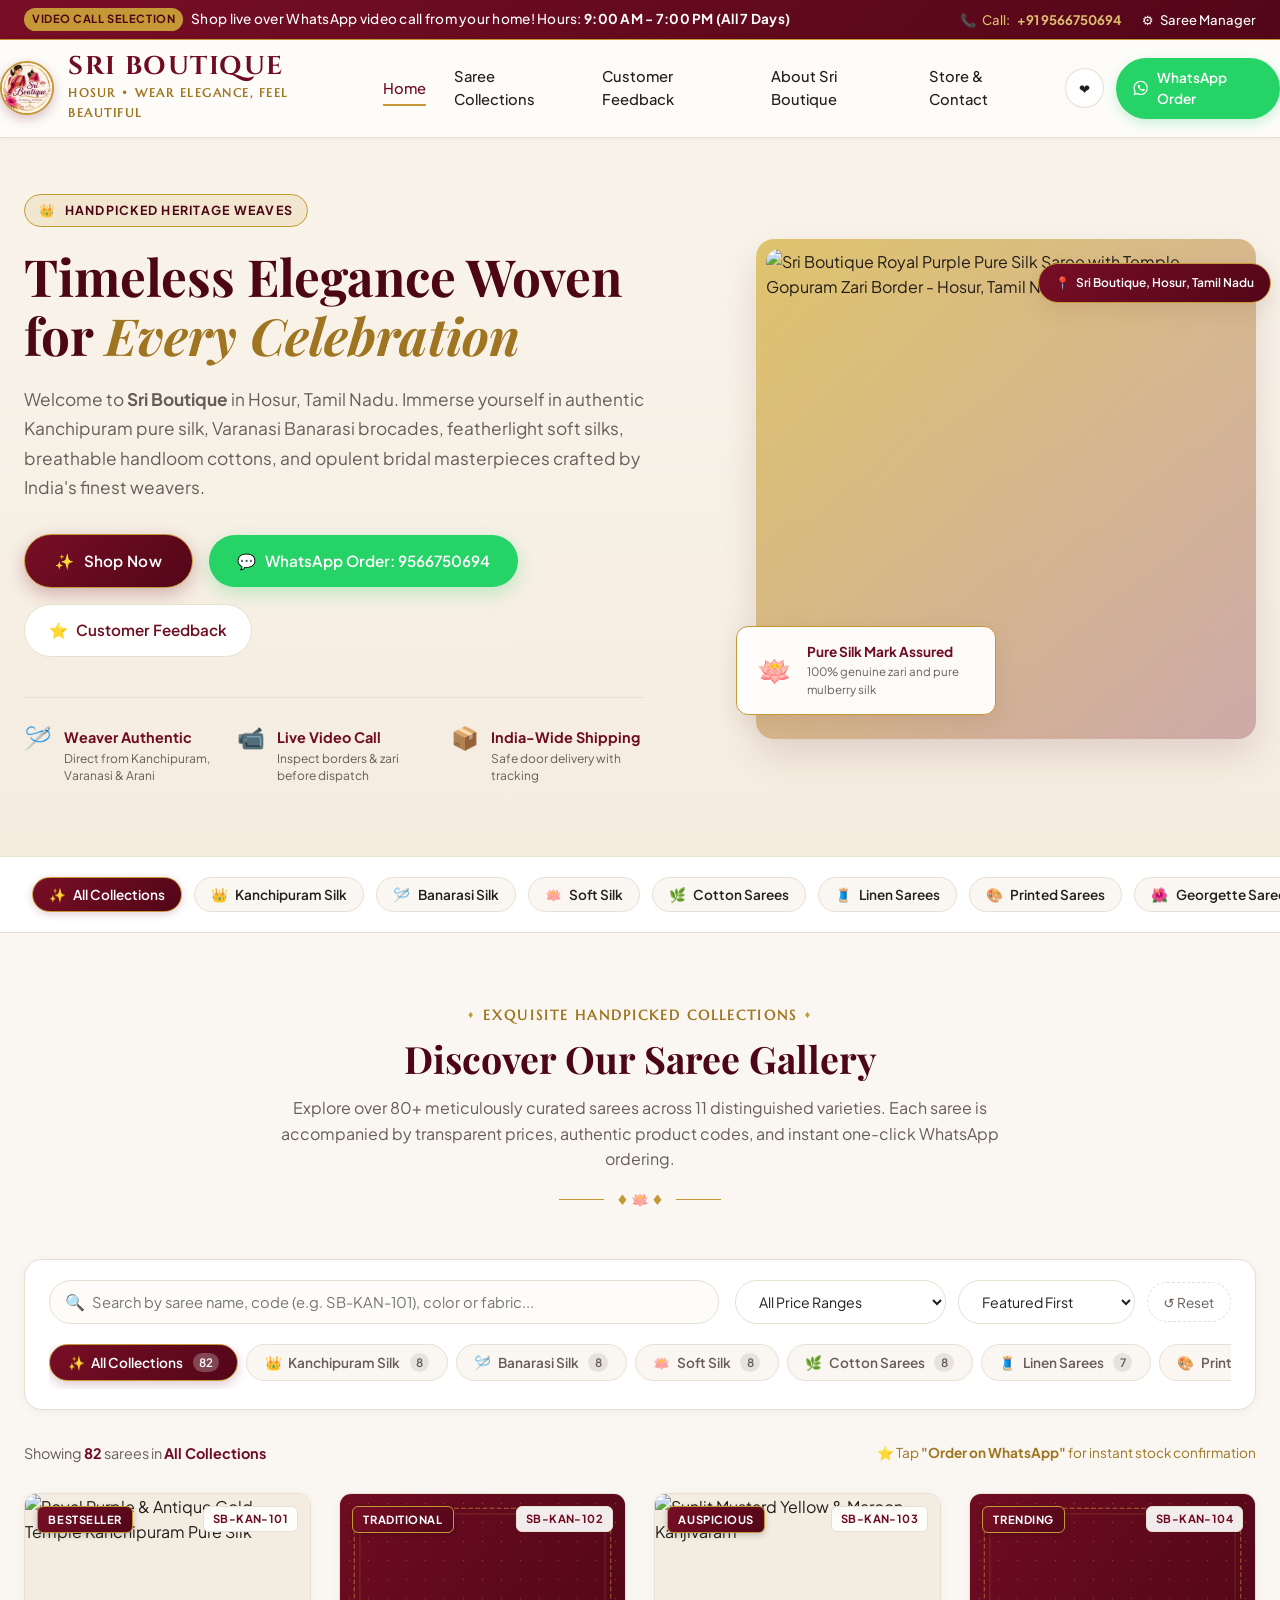
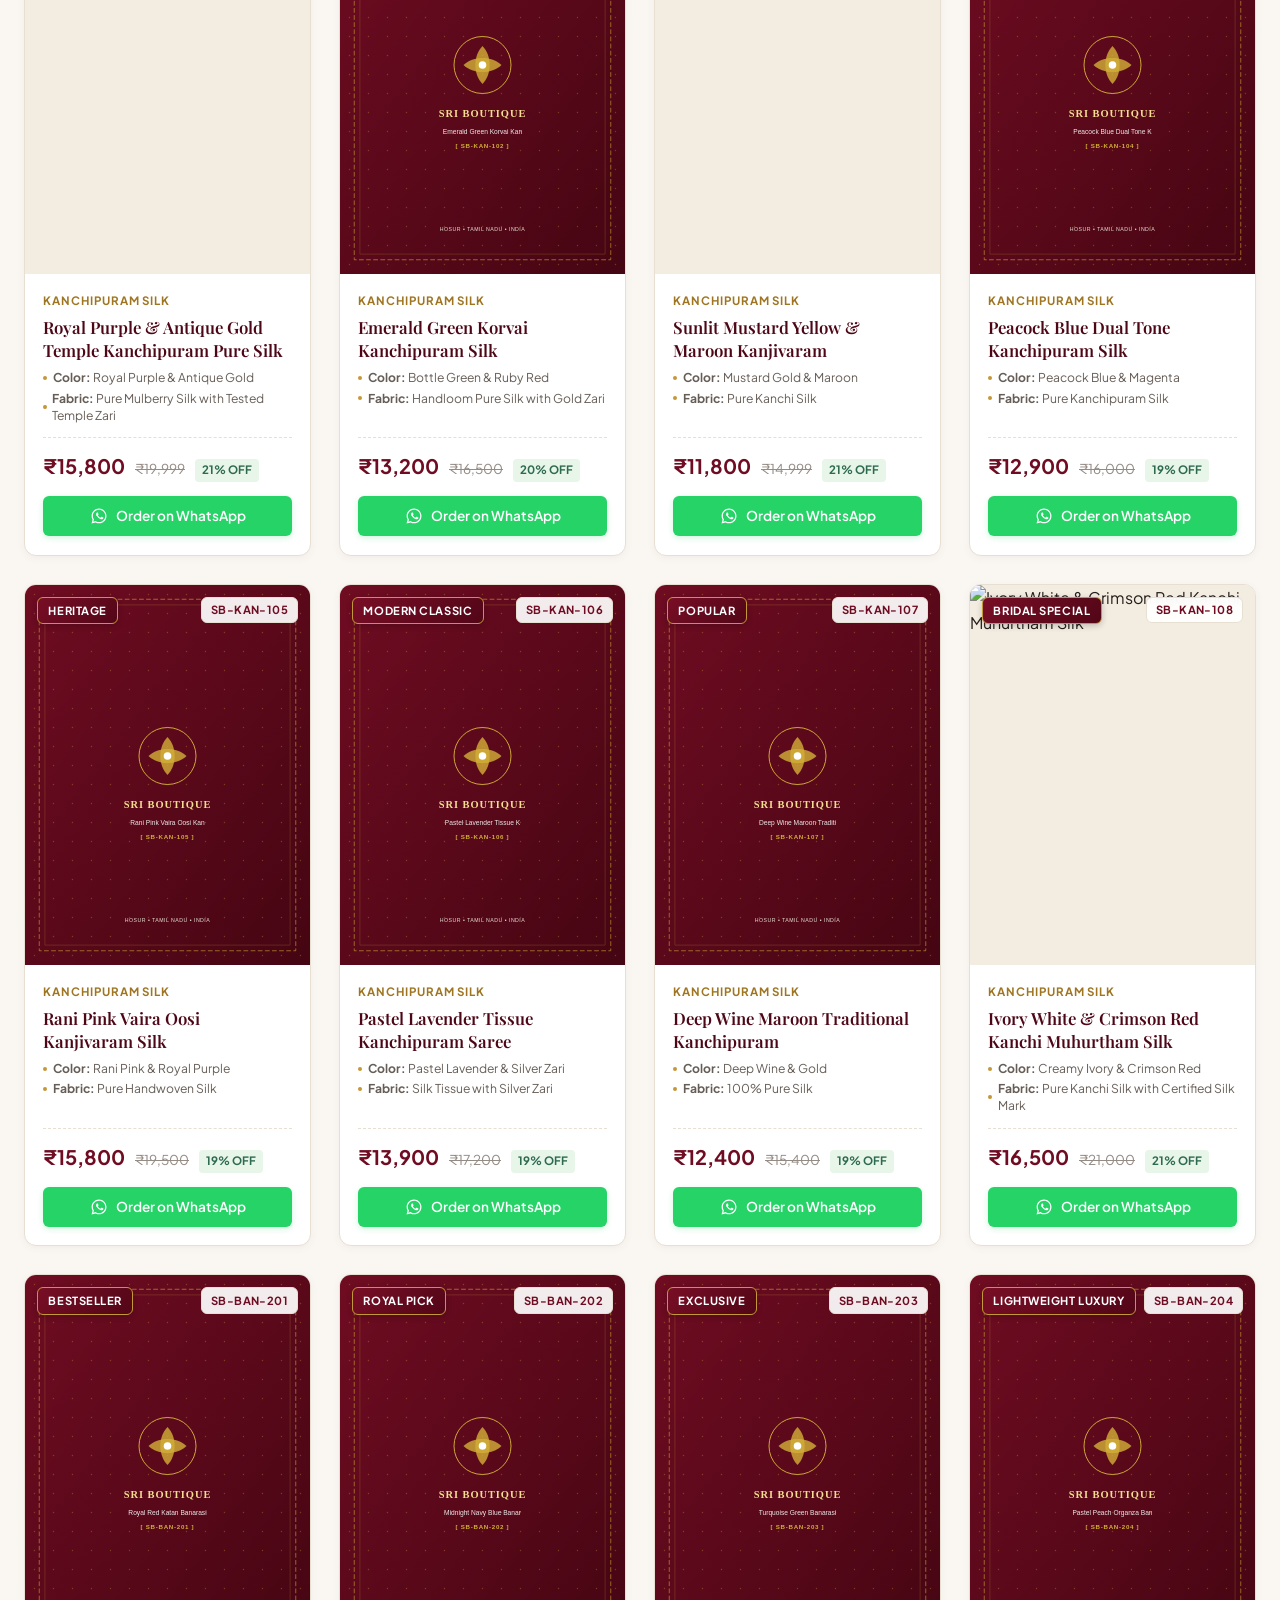
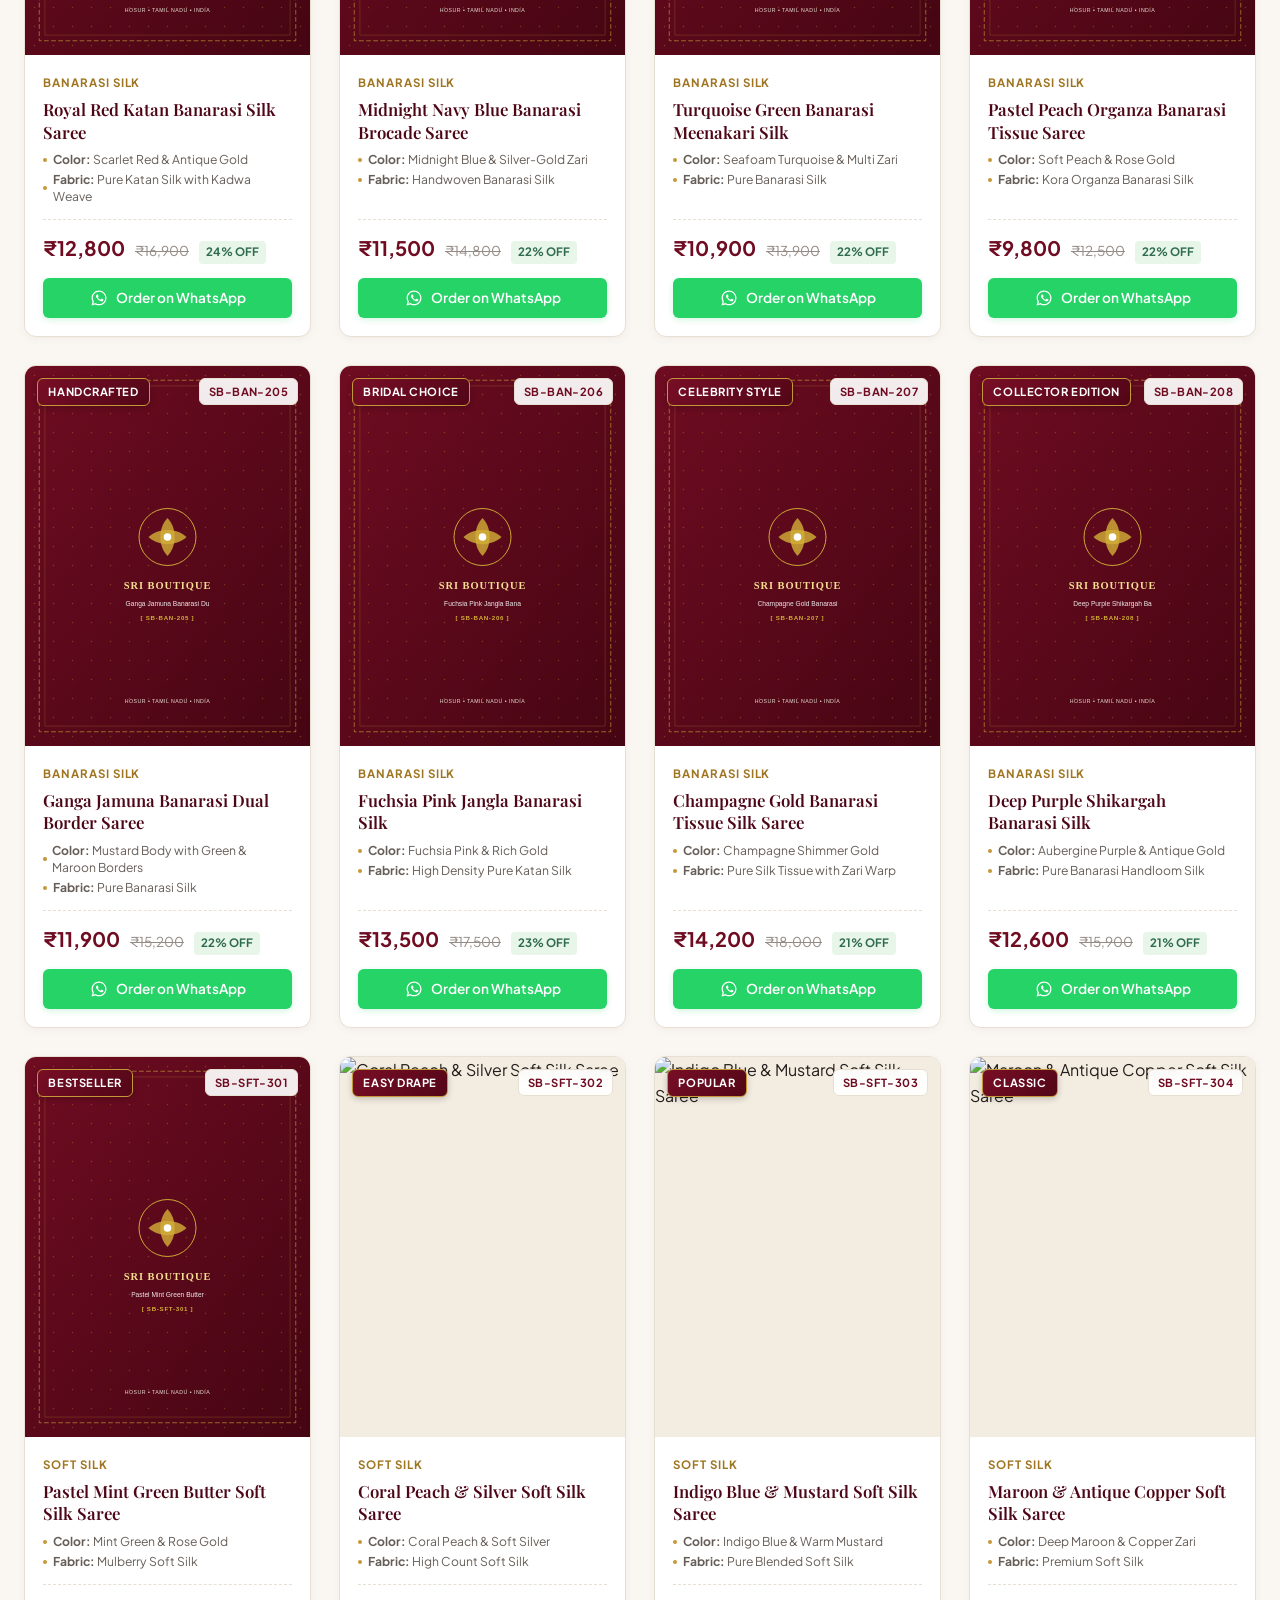
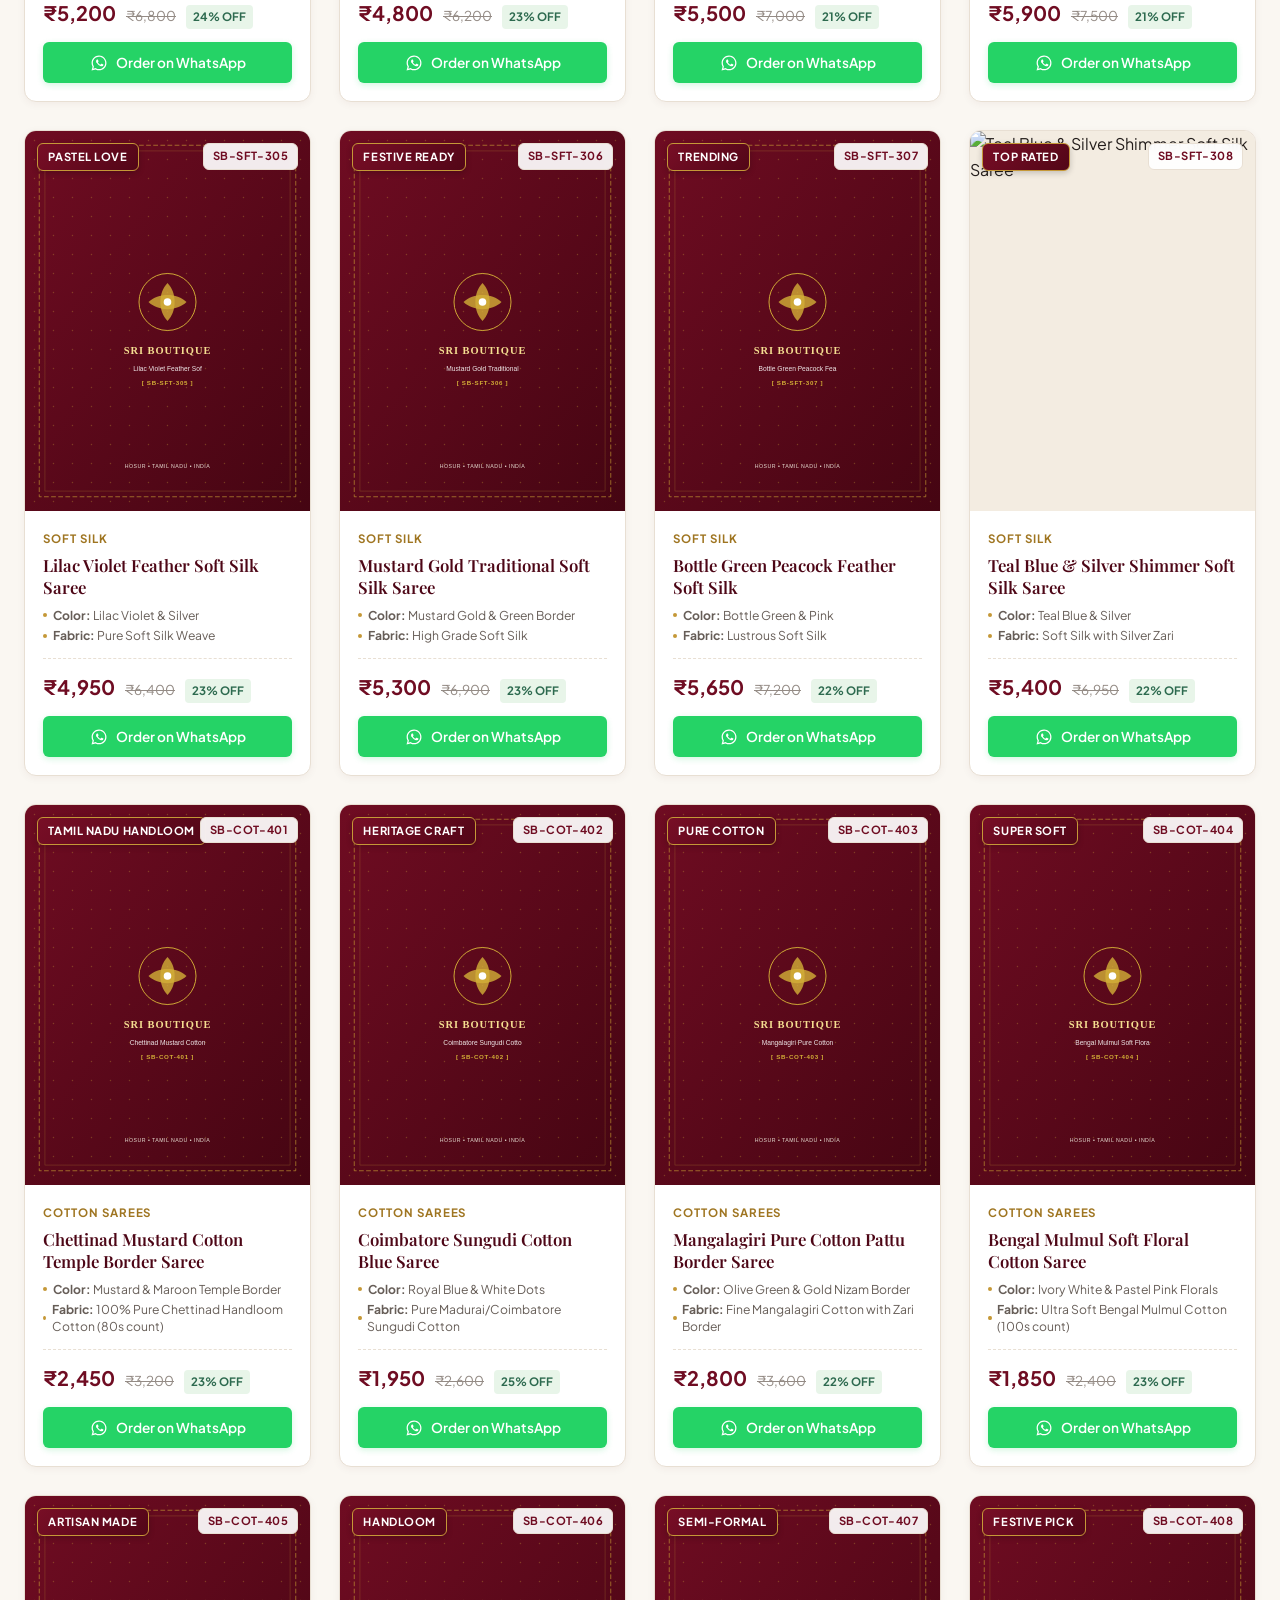
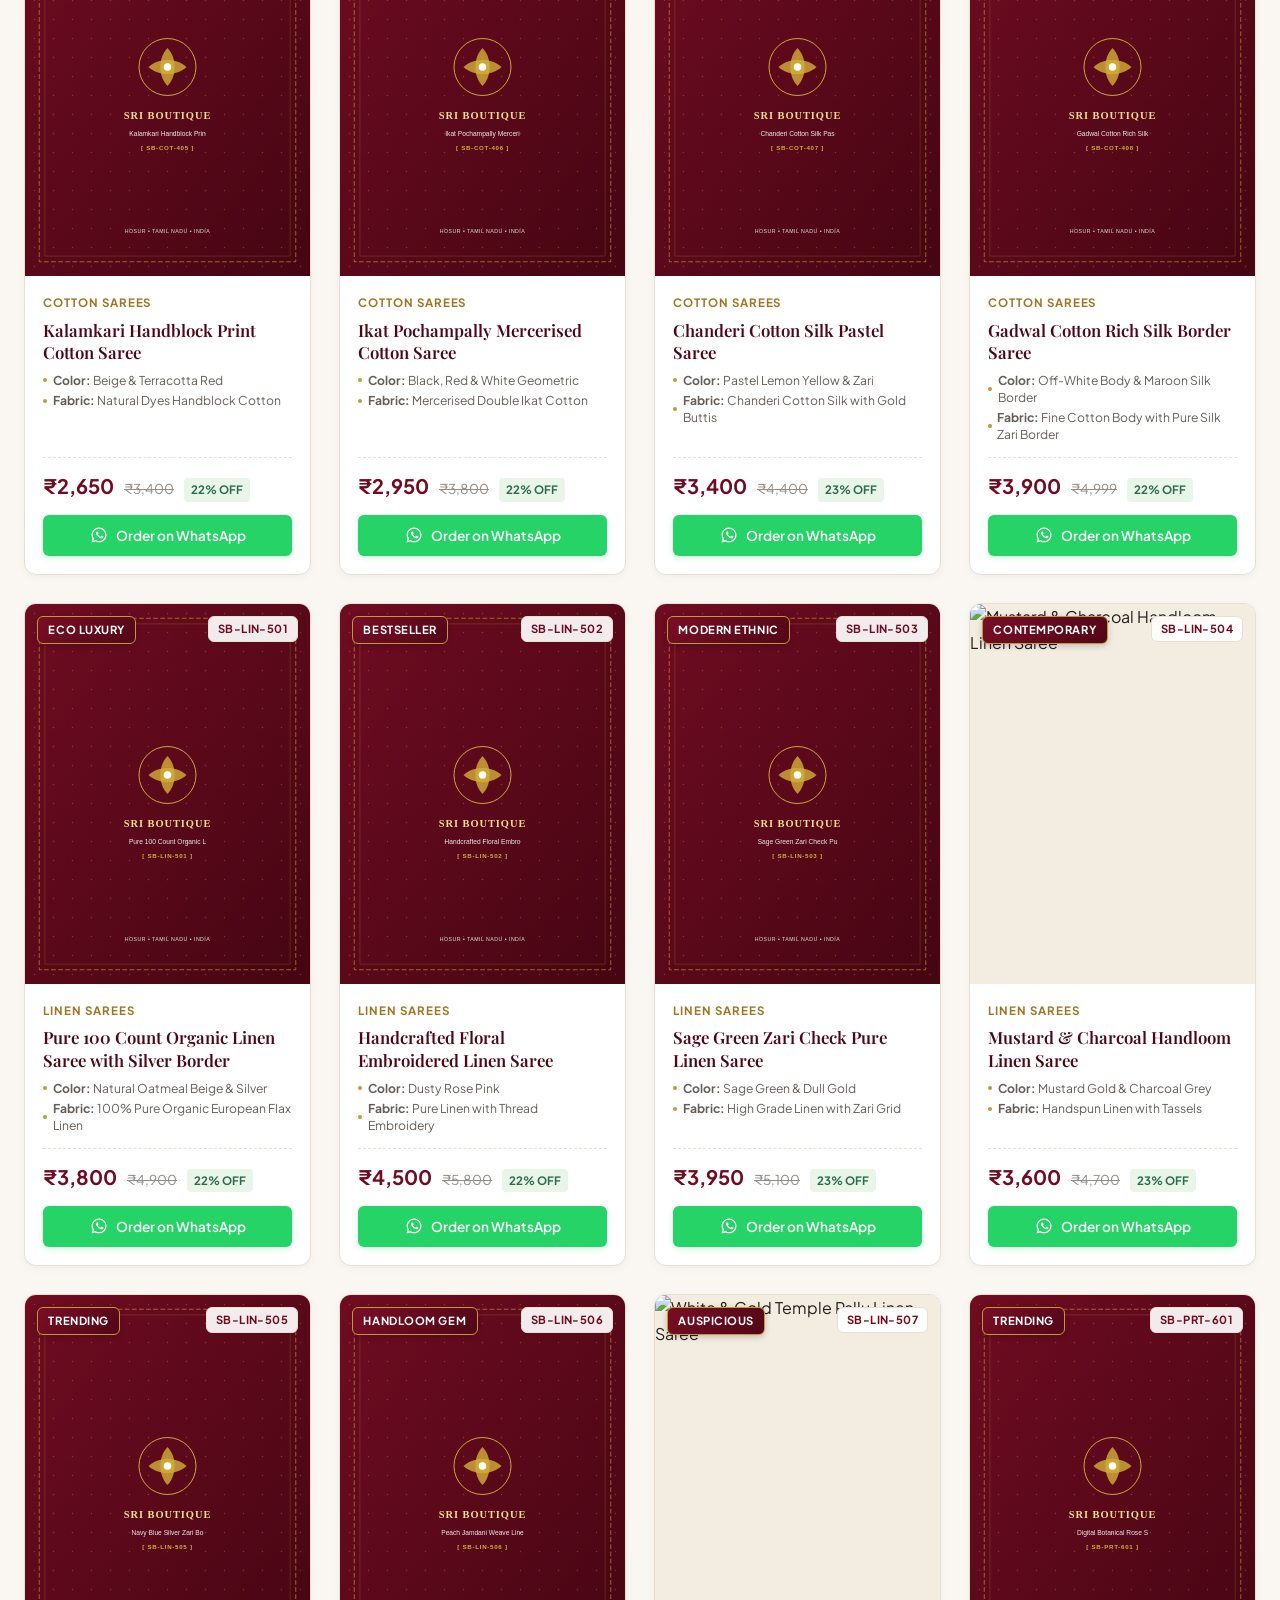
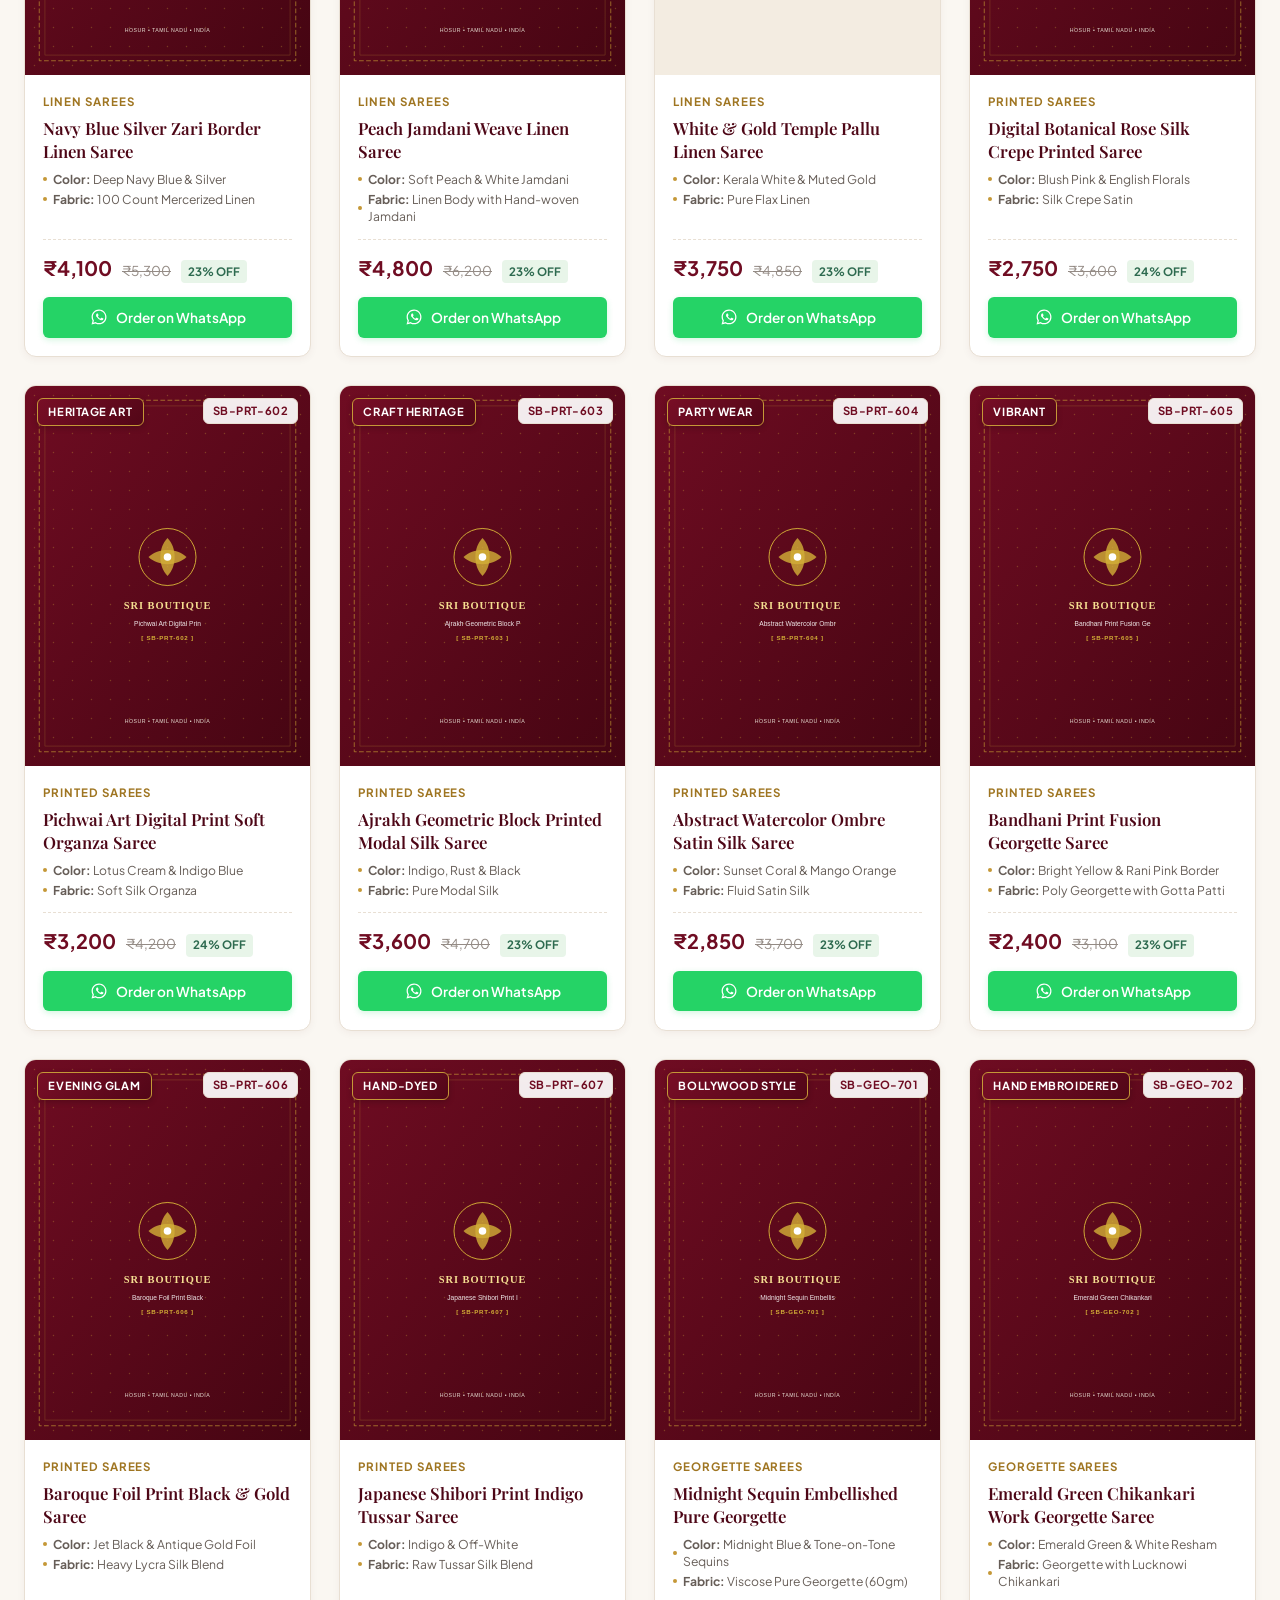
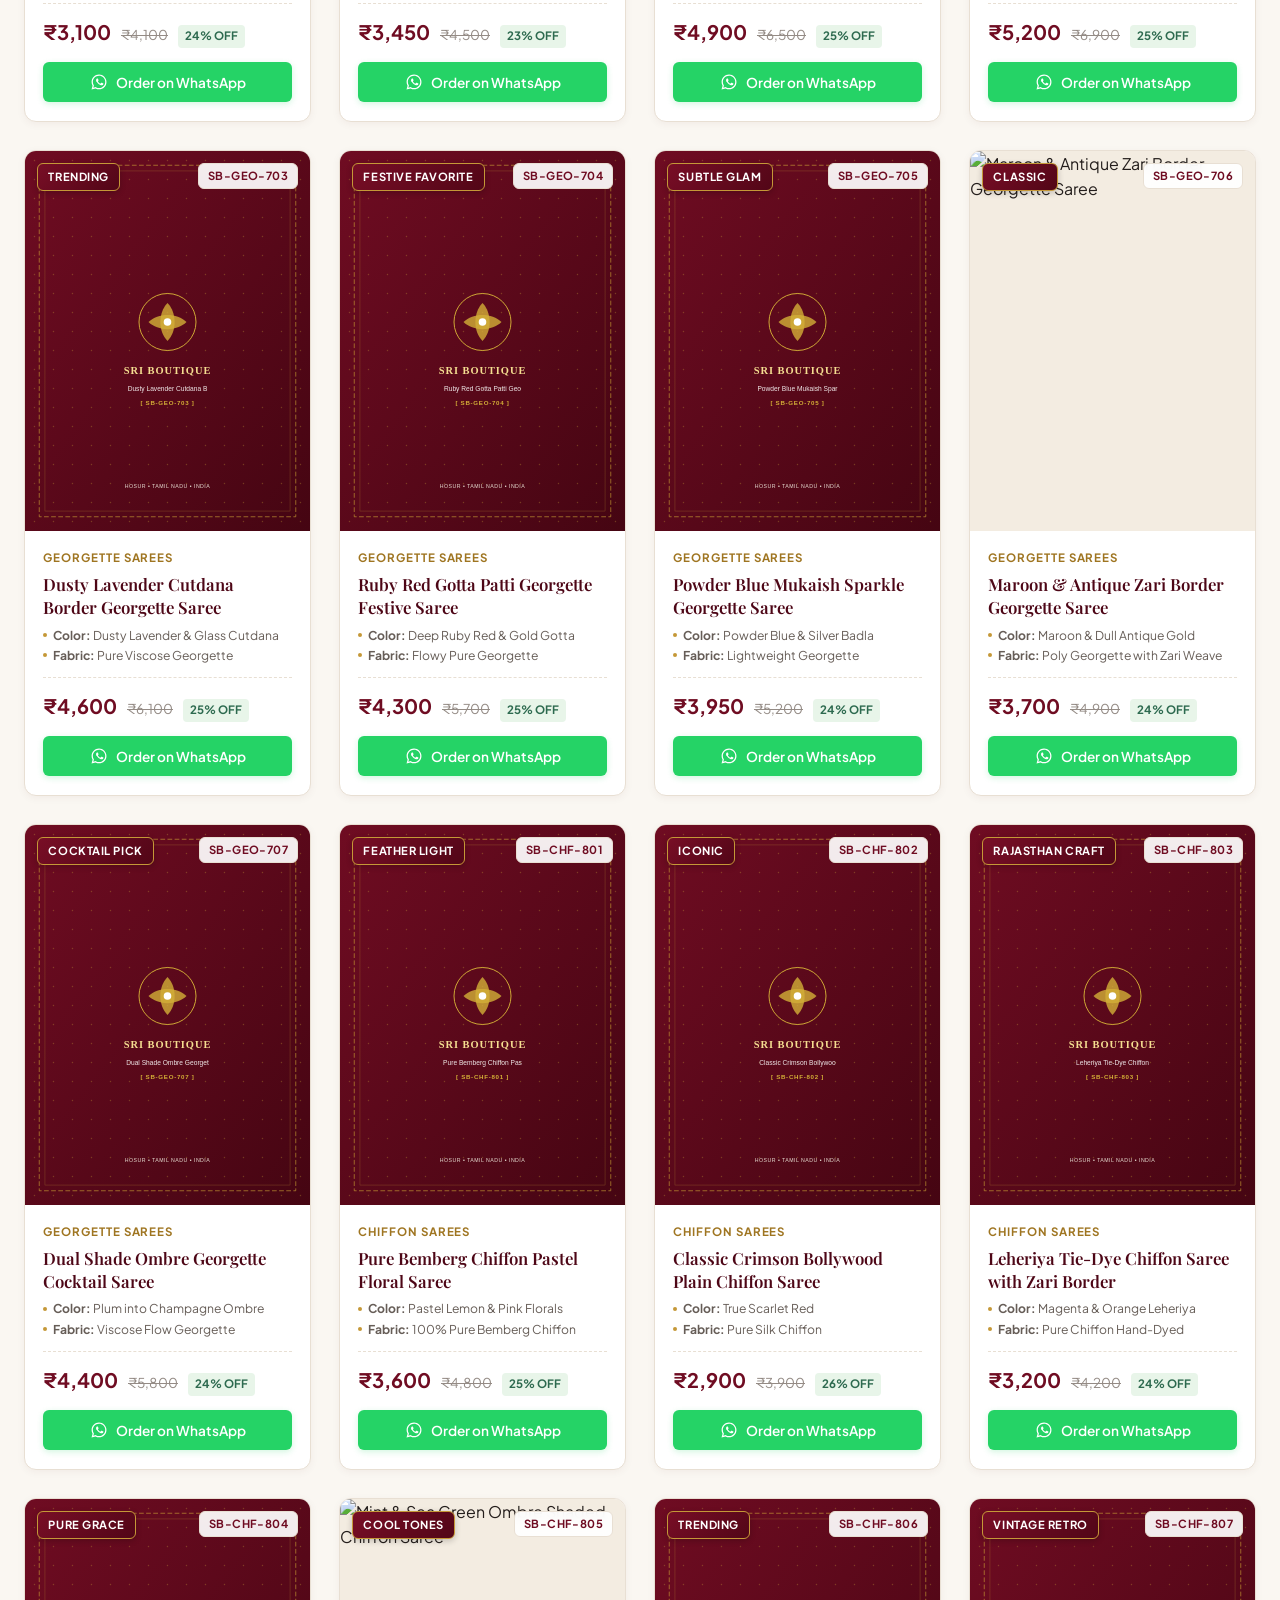
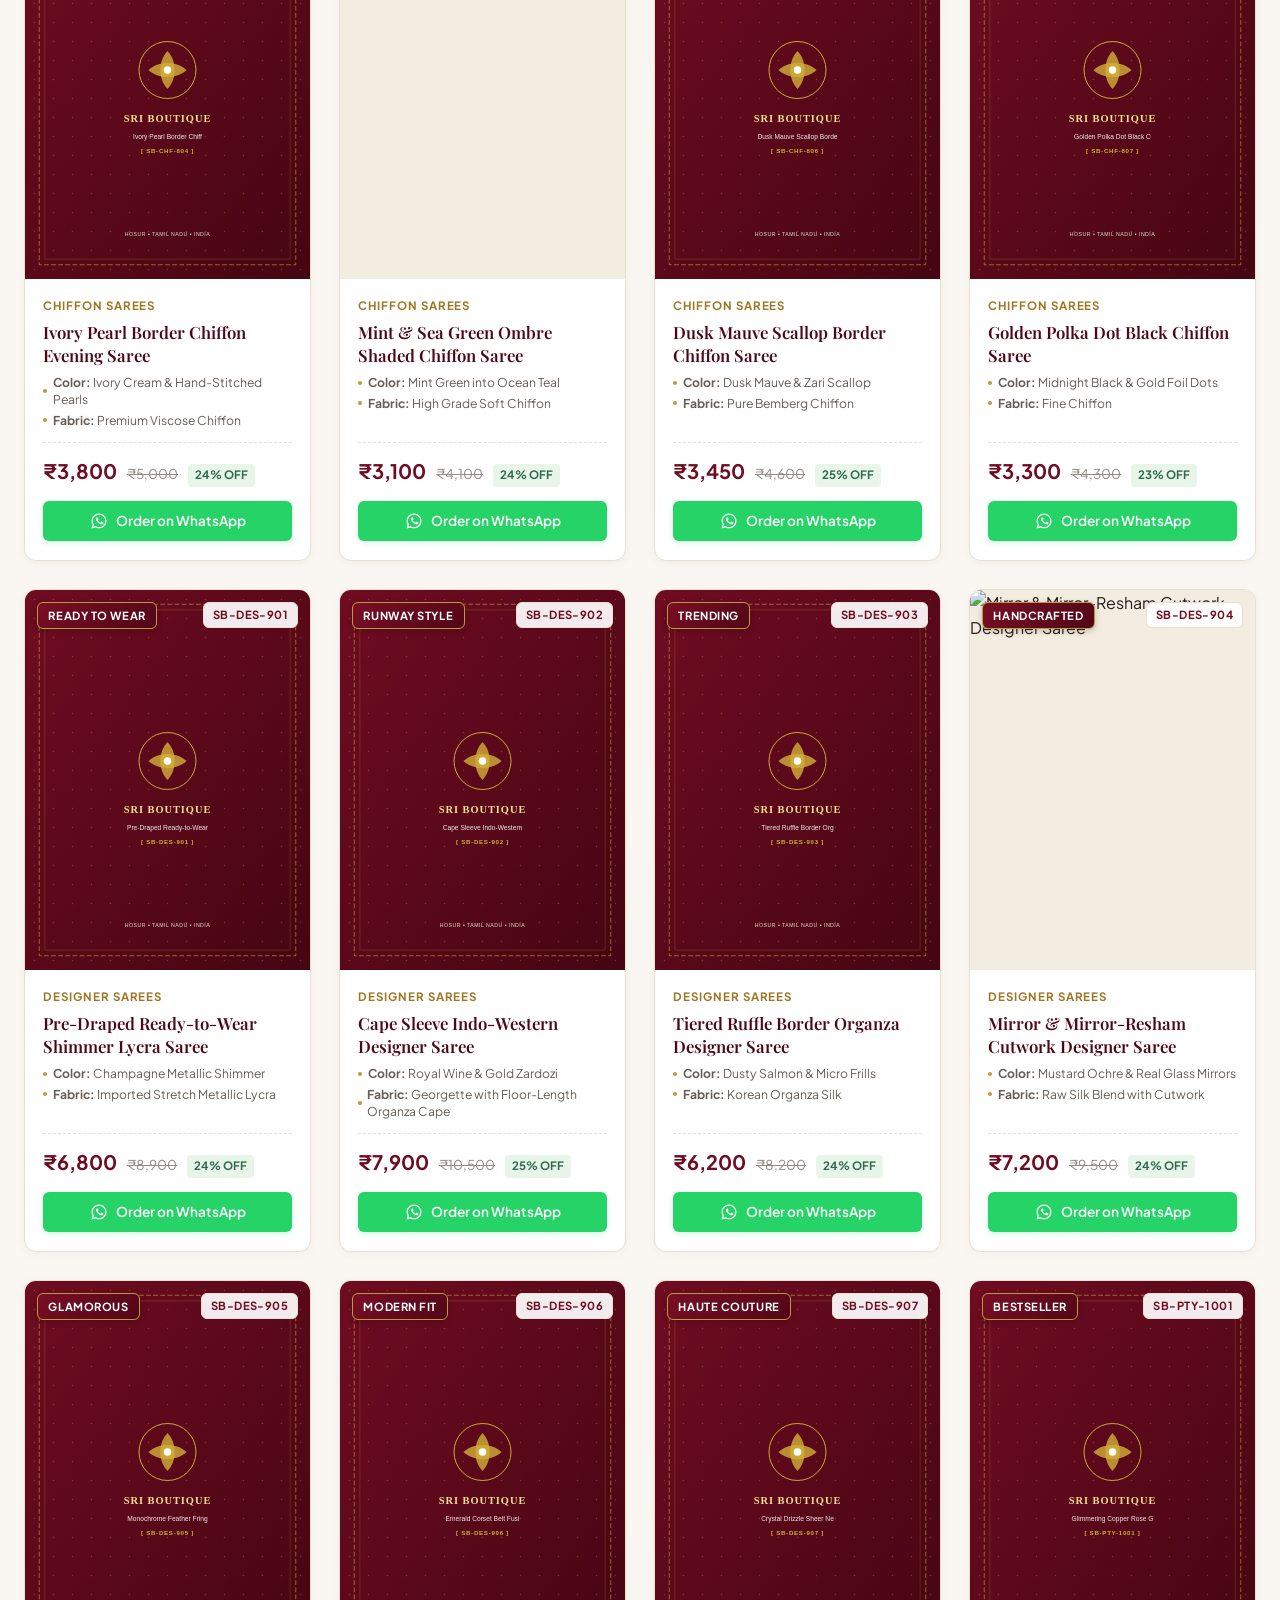
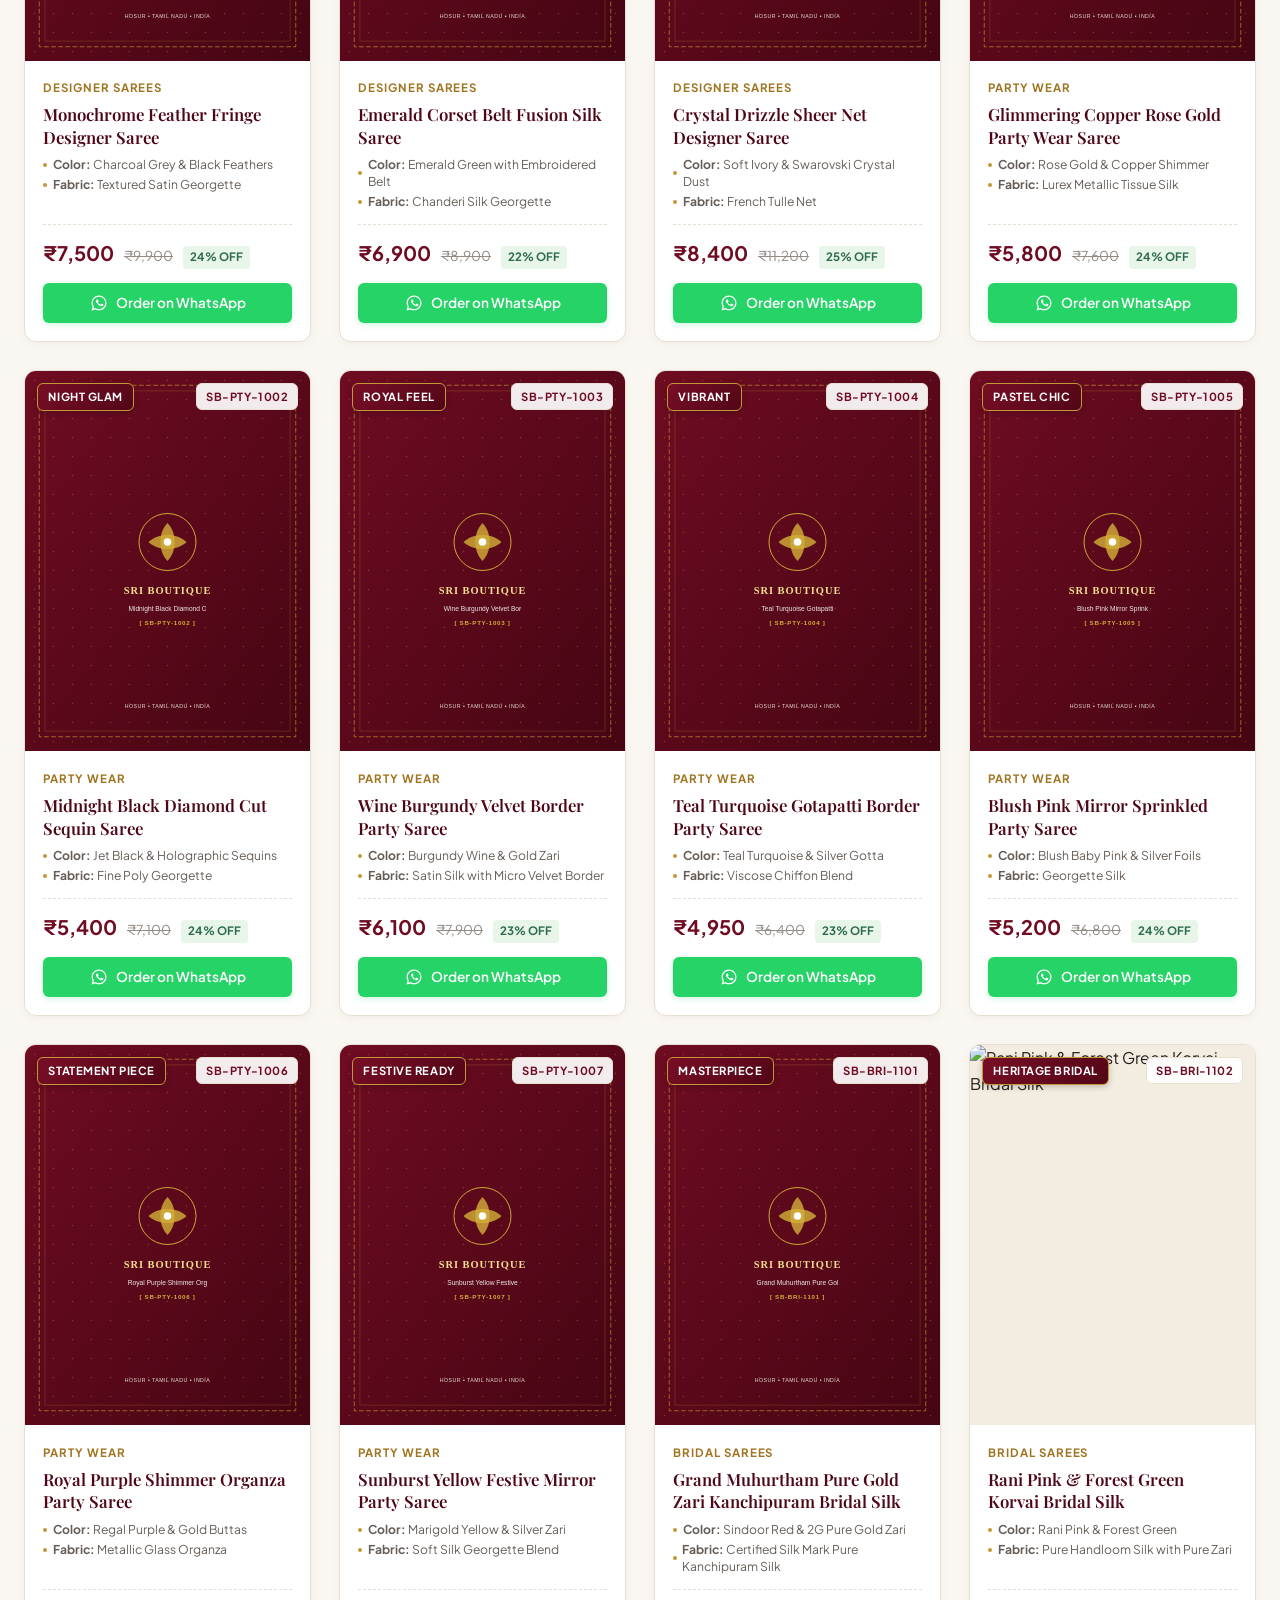
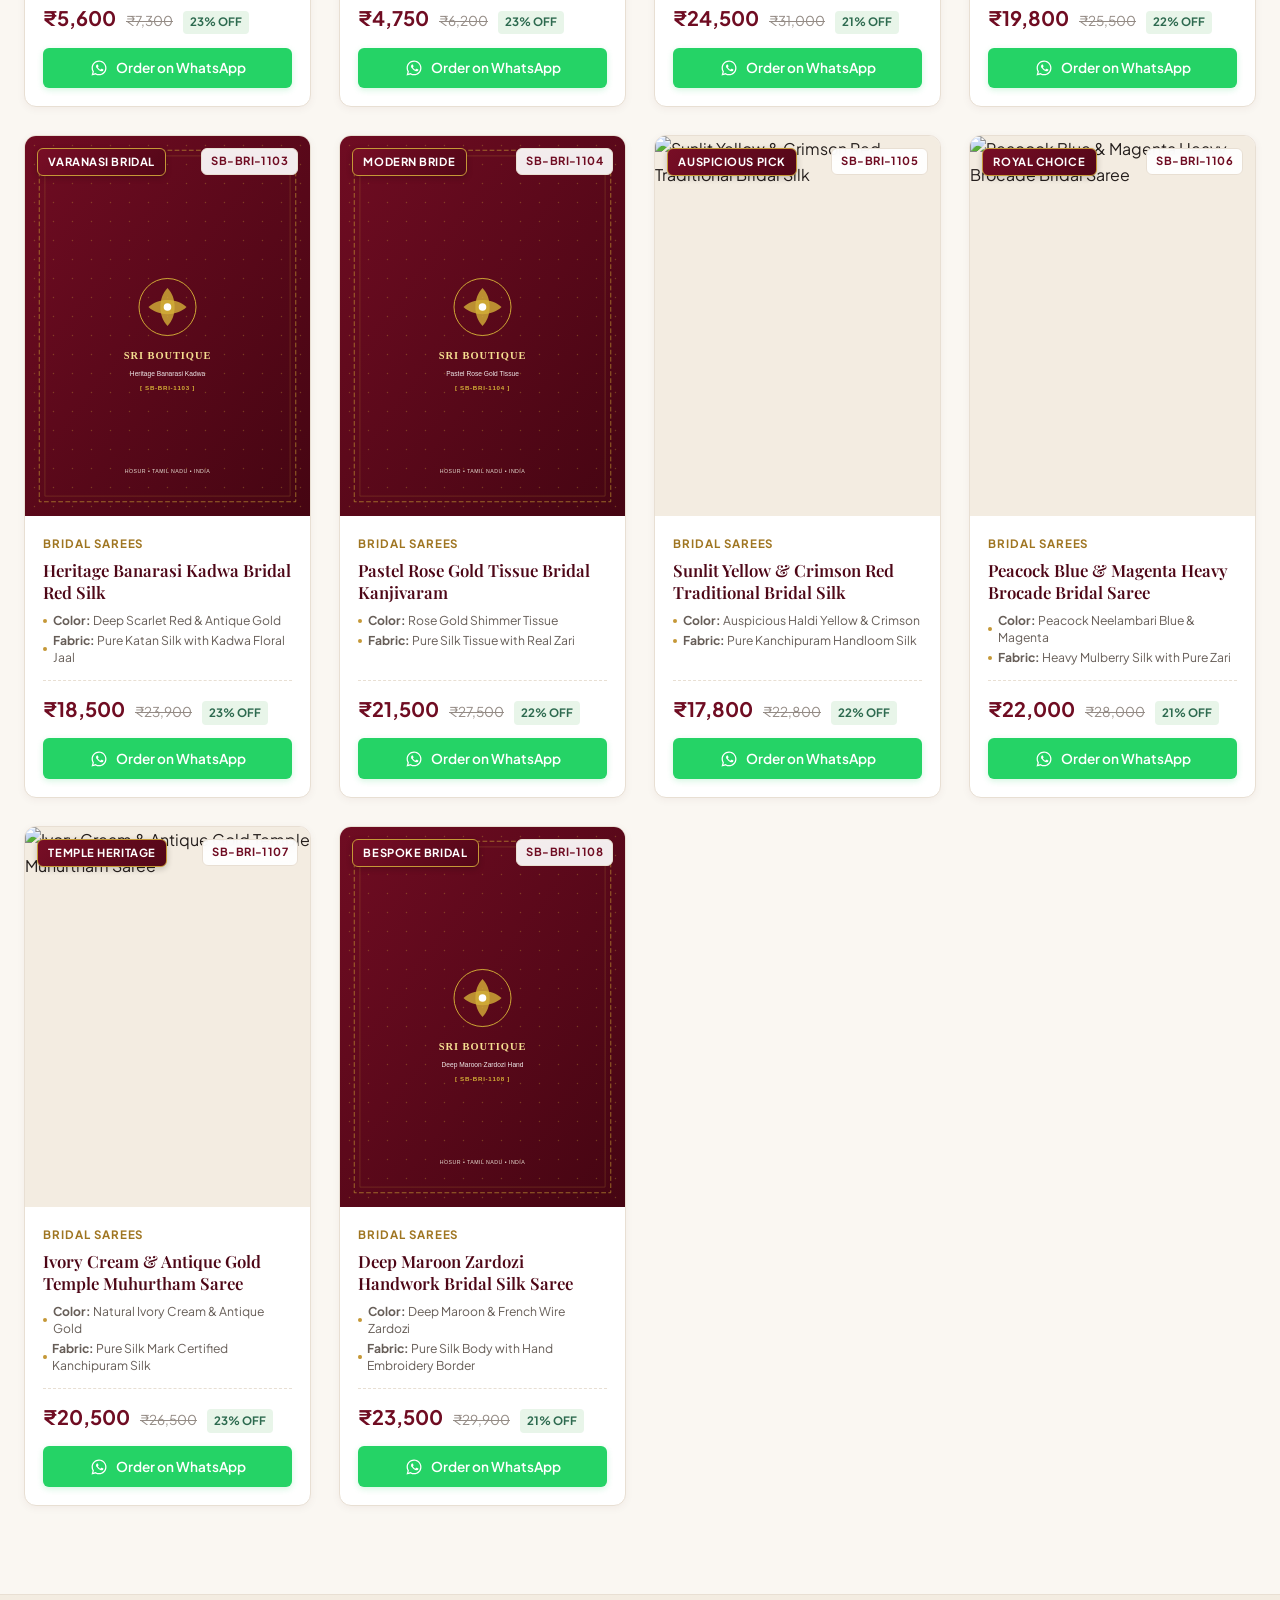
==== index.html @ 1a6386ef "Update index.html" ====
<!DOCTYPE html>
<html lang="en">
<head>
  <meta charset="UTF-8" />
  <meta name="viewport" content="width=device-width, initial-scale=1.0" />
  <title>Sri Boutique | Exclusive Handpicked Silk & Designer Sarees | Hosur, Tamil Nadu</title>
  <meta name="description" content="Sri Boutique, Hosur, Tamil Nadu - Exquisite Kanchipuram silk, Banarasi silk, soft silk, cotton, linen, printed, georgette, chiffon, designer, party wear and bridal sarees. Direct WhatsApp order at 9566750694." />
  <meta name="keywords" content="Sri Boutique Hosur, Silk Sarees Hosur, Kanchipuram Silk Saree, Banarasi Silk, Bridal Saree Hosur Tamil Nadu, Soft Silk, Cotton Handloom, Tamil Nadu Sarees" />
  
  <!-- Open Graph / WhatsApp Preview Tags -->
  <meta property="og:title" content="Sri Boutique - Heritage Silk & Designer Sarees, Hosur" />
  <meta property="og:description" content="Explore pure Kanchipuram silk, Banarasi, soft silks & bridal sarees. Direct WhatsApp ordering at 9566750694." />
  <meta property="og:image" content="assets/images/logo.jpg" />
  <meta property="og:type" content="website" />

  <!-- Stylesheet -->
  <link rel="stylesheet" href="./style.css" />
  <link rel="icon" type="image/jpeg" href="assets/images/logo.jpg" />
</head>
<body>

  <!-- Top Announcement Bar -->
  <aside class="top-bar" aria-label="Announcement">
    <div class="container top-bar-inner">
      <div class="top-bar-message">
        <span class="top-bar-badge">Video Call Selection</span>
        <span>Shop live over WhatsApp video call from your home! Hours: <strong class="dynamic-hours-text">9:00 AM - 7:00 PM</strong></span>
      </div>
      <div class="top-bar-actions">
        <a href="tel:9566750694" class="top-bar-link dynamic-call-link">
          <span>📞</span> Call: <strong class="dynamic-phone-text">+91 9566750694</strong>
        </a>
        <a href="manage.html" class="top-bar-link" style="color: #FFF;" title="Owner Catalog Management">
          <span>⚙️</span> Saree Manager
        </a>
      </div>
    </div>
  </aside>

  <!-- Site Header -->
  <header class="site-header" id="site-header">
    <div class="container header-main">
      <!-- Boutique Logo -->
      <a href="#home" class="brand" aria-label="Sri Boutique Home">
        <img src="./logo.jpg" alt="Sri Boutique Hosur Logo" class="brand-logo-img" />
        <div class="brand-info">
          <span class="brand-title">Sri Boutique</span>
          <span class="brand-subtitle">Hosur • Wear Elegance, Feel Beautiful</span>
        </div>
      </a>

      <!-- Desktop Navigation Menu -->
      <nav class="main-nav" id="main-nav" aria-label="Main Navigation">
        <a href="#home" class="nav-link active">Home</a>
        <a href="#collections-catalog" class="nav-link">Saree Collections</a>
        <a href="#customer-feedback" class="nav-link">Customer Feedback</a>
        <a href="#about-boutique" class="nav-link">About Sri Boutique</a>
        <a href="#store-contact" class="nav-link">Store & Contact</a>
      </nav>

      <!-- Header Actions -->
      <div class="header-actions">
        <!-- Wishlist Button -->
        <button class="header-action-btn" onclick="filterWishlistOnly()" title="View Wishlisted Sarees" aria-label="View Wishlist">
          <span>❤️</span>
          <span class="header-badge-count" id="wishlist-badge" style="display: none;">0</span>
        </button>

        <!-- Direct WhatsApp Button -->
        <a href="https://wa.me/919566750694?text=Hello%20Sri%20Boutique%2C%20Hosur!%20I%20would%20like%20to%20inquire%20about%20sarees." target="_blank" rel="noopener" class="header-whatsapp-pill dynamic-wa-link">
          <svg width="18" height="18" viewBox="0 0 24 24" fill="currentColor">
            <path d="M12.04 2C6.58 2 2.13 6.45 2.13 11.91C2.13 13.66 2.59 15.36 3.45 16.86L2.05 22L7.3 20.62C8.75 21.41 10.38 21.83 12.04 21.83C17.5 21.83 21.95 17.38 21.95 11.92C21.95 9.27 20.92 6.78 19.05 4.91C17.18 3.03 14.69 2 12.04 2M12.05 3.67C14.25 3.67 16.31 4.53 17.87 6.09C19.42 7.65 20.28 9.72 20.28 11.92C20.28 16.46 16.58 20.15 12.04 20.15C10.56 20.15 9.11 19.76 7.85 19L7.55 18.83L4.43 19.65L5.26 16.61L5.06 16.29C4.24 14.99 3.8 13.47 3.8 11.91C3.81 7.37 7.5 3.67 12.05 3.67M9.53 7.33C9.37 7.33 9.11 7.39 8.89 7.63C8.67 7.87 8.05 8.45 8.05 9.63C8.05 10.81 8.91 11.95 9.03 12.11C9.15 12.27 10.72 14.69 13.12 15.73C13.69 15.98 14.14 16.13 14.48 16.24C15.06 16.43 15.58 16.4 16 16.34C16.47 16.27 17.44 15.75 17.64 15.19C17.84 14.63 17.84 14.15 17.78 14.05C17.72 13.95 17.56 13.89 17.32 13.77C17.08 13.65 15.9 13.07 15.68 12.99C15.46 12.91 15.3 12.87 15.14 13.11C14.98 13.35 14.52 13.89 14.38 14.05C14.24 14.21 14.1 14.23 13.86 14.11C13.62 13.99 12.85 13.74 11.93 12.92C11.22 12.28 10.74 11.5 10.6 11.26C10.46 11.02 10.58 10.89 10.7 10.77C10.81 10.66 10.95 10.48 11.07 10.34C11.19 10.2 11.23 10.1 11.31 9.94C11.39 9.78 11.35 9.64 11.29 9.52C11.23 9.4 10.77 8.27 10.58 7.81C10.39 7.37 10.2 7.43 10.05 7.42C9.91 7.42 9.75 7.33 9.53 7.33Z"/>
          </svg>
          <span>WhatsApp Order</span>
        </a>

        <!-- Mobile Menu Toggle Button -->
        <button class="mobile-nav-toggle" id="mobile-menu-btn" aria-label="Toggle navigation menu">
          ☰
        </button>
      </div>
    </div>
  </header>

  <!-- SECTION 1: Home Page Hero Banner -->
  <section class="hero-section" id="home">
    <div class="hero-pattern-overlay"></div>
    <div class="container hero-grid">
      <div class="hero-content">
        <div class="hero-pill">
          <span>👑</span> Handpicked Heritage Weaves
        </div>
        <h1 class="hero-title">
          Timeless Elegance Woven for <span>Every Celebration</span>
        </h1>
        <p class="hero-desc">
          Welcome to <strong>Sri Boutique</strong> in Hosur, Tamil Nadu. Immerse yourself in authentic Kanchipuram pure silk, Varanasi Banarasi brocades, featherlight soft silks, breathable handloom cottons, and opulent bridal masterpieces crafted by India's finest weavers.
        </p>
        <div class="hero-actions">
          <a href="#collections-catalog" class="btn-primary">
            <span>✨</span> Shop Now
          </a>
          <a href="https://wa.me/919566750694?text=Hello%20Sri%20Boutique%2C%20Hosur!%20I%20would%20like%20to%20order%20sarees%20or%20book%20a%20video%20call." target="_blank" rel="noopener" class="btn-whatsapp-lg dynamic-wa-link">
            <span>💬</span> WhatsApp Order: 9566750694
          </a>
          <a href="#customer-feedback" class="btn-secondary">
            <span>⭐</span> Customer Feedback
          </a>
        </div>

        <!-- Trust Highlights -->
        <div class="hero-trust-bar">
          <div class="trust-item">
            <span class="trust-icon">🪡</span>
            <div class="trust-text">
              <h4>Weaver Authentic</h4>
              <p>Direct from Kanchipuram, Varanasi & Arani</p>
            </div>
          </div>
          <div class="trust-item">
            <span class="trust-icon">📹</span>
            <div class="trust-text">
              <h4>Live Video Call</h4>
              <p>Inspect borders & zari before dispatch</p>
            </div>
          </div>
          <div class="trust-item">
            <span class="trust-icon">📦</span>
            <div class="trust-text">
              <h4>India-Wide Shipping</h4>
              <p>Safe door delivery with tracking</p>
            </div>
          </div>
        </div>
      </div>

      <!-- Hero Visual Showcase -->
      <div class="hero-visual">
        <div class="hero-image-frame">
          <img 
            src="assets/images/hero-saree.jpg" 
            alt="Sri Boutique Royal Purple Pure Silk Saree with Temple Gopuram Zari Border - Hosur, Tamil Nadu" 
            class="hero-main-img" 
            onerror="this.onerror=null; this.src=getPlaceholderImage('Royal Purple Pure Silk Saree', 'SB-KAN-101');"
          />
          <div class="hero-float-location">
            <span>📍</span> Sri Boutique, Hosur, Tamil Nadu
          </div>
          <div class="hero-float-badge">
            <span class="float-badge-icon">🪷</span>
            <div class="float-badge-text">
              <h5>Pure Silk Mark Assured</h5>
              <p>100% genuine zari and pure mulberry silk</p>
            </div>
          </div>
        </div>
      </div>
    </div>
  </section>

  <!-- Quick Category Jump Strip -->
  <section class="category-jump-strip" aria-label="Quick Category Jump">
    <div class="container">
      <div class="jump-list" id="category-jump-list">
        <!-- Rendered dynamically by JavaScript -->
      </div>
    </div>
  </section>

  <!-- SECTION 2, 3, 4, 5: Saree Collections, Product Gallery, Filters, Search & WhatsApp Order Buttons -->
  <section class="catalog-section" id="collections-catalog">
    <div class="container">
      <div class="section-header">
        <span class="section-eyebrow">Exquisite Handpicked Collections</span>
        <h2 class="section-title">Discover Our Saree Gallery</h2>
        <p class="section-subtitle">
          Explore over 80+ meticulously curated sarees across 11 distinguished varieties. Each saree is accompanied by transparent prices, authentic product codes, and instant one-click WhatsApp ordering.
        </p>
        <div class="section-divider">
          <span class="divider-line"></span>
          <span class="divider-motif">♦ 🪷 ♦</span>
          <span class="divider-line"></span>
        </div>
      </div>

      <!-- Filter, Search and Sort Toolbar -->
      <div class="catalog-toolbar">
        <div class="toolbar-top-row">
          <!-- Search Box -->
          <div class="search-box">
            <span class="search-icon">🔍</span>
            <input 
              type="text" 
              id="product-search" 
              class="search-input" 
              placeholder="Search by saree name, code (e.g. SB-KAN-101), color or fabric..." 
              aria-label="Search sarees"
            />
          </div>

          <!-- Controls: Price Filter, Sort & Reset -->
          <div class="toolbar-controls">
            <!-- Price Range Dropdown -->
            <select id="price-filter" class="filter-select" aria-label="Filter by Price">
              <option value="all">All Price Ranges</option>
              <option value="under-3000">Under ₹3,000</option>
              <option value="3000-7000">₹3,000 - ₹7,000</option>
              <option value="7000-15000">₹7,000 - ₹15,000</option>
              <option value="above-15000">Above ₹15,000 (Bridal)</option>
            </select>

            <!-- Sort By Dropdown -->
            <select id="sort-filter" class="filter-select" aria-label="Sort Sarees">
              <option value="featured">Featured First</option>
              <option value="price-low">Price: Low to High</option>
              <option value="price-high">Price: High to Low</option>
              <option value="name">Saree Name (A-Z)</option>
            </select>

            <!-- Clear / Reset Button -->
            <button class="btn-reset-filters" onclick="resetAllFilters()" title="Reset all search & filters">
              ↺ Reset
            </button>
          </div>
        </div>

        <!-- 11 Saree Category Filter Tabs -->
        <div class="category-tabs-container" id="category-tabs" role="tablist">
          <!-- Injected via JavaScript (Kanchipuram, Banarasi, Soft silk, Cotton, Linen, Printed, Georgette, Chiffon, Designer, Party wear, Bridal) -->
        </div>
      </div>

      <!-- Catalog Status Info Bar -->
      <div class="catalog-status-bar">
        <div class="results-count">
          Showing <span id="results-count-number">0</span> sarees in <span id="results-category-name">Collections</span>
        </div>
        <div style="font-size: 0.85rem; color: var(--accent-gold-dark);">
          ⭐ Tap <strong>"Order on WhatsApp"</strong> for instant stock confirmation
        </div>
      </div>

      <!-- Main Product Cards Grid -->
      <div class="products-grid" id="products-grid">
        <!-- Rendered dynamically by js/app.js -->
      </div>
    </div>
  </section>

  <!-- SECTION 10: Saree Customer Good Feedback & Reviews -->
  <section class="feedback-section" id="customer-feedback">
    <div class="container">
      <div class="section-header">
        <span class="section-eyebrow">Loved by Saree Connoisseurs</span>
        <h2 class="section-title">Customer Feedback & Reviews</h2>
        <p class="section-subtitle">
          Real customer experiences, unboxing stories, and drape reviews from saree lovers across Tamil Nadu, Bangalore and beyond who trust Sri Boutique.
        </p>
        <div class="section-divider">
          <span class="divider-line"></span>
          <span class="divider-motif">♦ ⭐ ♦</span>
          <span class="divider-line"></span>
        </div>
      </div>

      <!-- Feedback Summary & Action Bar -->
      <div class="feedback-action-bar">
        <div class="feedback-score-badge">
          <div class="score-stars">⭐⭐⭐⭐⭐</div>
          <div class="score-text">
            <strong>4.9 / 5.0</strong> Rating • <span>1,200+ Happy Customers</span>
          </div>
        </div>

        <!-- Filter Chips -->
        <div class="feedback-filter-chips">
          <button class="feedback-chip active" onclick="filterFeedbackType('all', this)">
            ✨ All Reviews
          </button>
          <button class="feedback-chip" onclick="filterFeedbackType('video', this)">
            📹 Video Reviews
          </button>
          <button class="feedback-chip" onclick="filterFeedbackType('story', this)">
            📖 Customer Stories
          </button>
          <button class="feedback-chip" onclick="filterFeedbackType('feedback', this)">
            💬 Customer Feedback
          </button>
        </div>

        <!-- Write Feedback CTA Buttons -->
        <div class="feedback-btn-group">
          <button class="btn-primary" onclick="openWriteFeedbackModal('video')" style="padding: 0.65rem 1.1rem; font-size: 0.85rem; background: #8E1B35;">
            <span>📹</span> Add Video Review
          </button>
          <button class="btn-secondary" onclick="openWriteFeedbackModal('story')" style="padding: 0.65rem 1.1rem; font-size: 0.85rem;">
            <span>📖</span> Customer Story
          </button>
          <button class="btn-primary" onclick="openWriteFeedbackModal('feedback')" style="padding: 0.65rem 1.1rem; font-size: 0.85rem;">
            <span>✍️</span> Share Feedback
          </button>
        </div>
      </div>

      <!-- Feedback Cards Grid -->
      <div class="feedback-grid" id="feedback-videos-grid">
        <!-- Rendered dynamically by js/app.js -->
      </div>
    </div>
  </section>

  <!-- SECTION 6 & 7: About Sri Boutique Section -->
  <section class="about-section" id="about-boutique">
    <div class="container about-grid">
      <div class="about-visual">
        <div class="about-image-card">
          <img 
            src="https://images.unsplash.com/photo-1617627143750-d86bc21e42bb?auto=format&fit=crop&w=900&q=80" 
            alt="Sri Boutique Artisan Saree Weaving Hosur" 
            onerror="this.onerror=null; this.src=getPlaceholderImage('Sri Boutique Heritage', 'ABOUT');"
          />
        </div>
        <div class="about-experience-badge">
          <div class="years">ESTD</div>
          <div class="label">Hosur, Tamil Nadu</div>
        </div>
      </div>

      <div class="about-content">
        <div class="about-eyebrow">Our Heritage & Craftsmanship</div>
        <h2>Sri Boutique, Hosur, Tamil Nadu</h2>
        <p>
          Nestled in the vibrant town of <strong>Hosur, Tamil Nadu, India</strong>, Sri Boutique was born from a deep reverence for India’s glorious textile heritage. We bridge the gap between traditional handloom weaver communities and modern women who seek authenticity without astronomical showroom markups.
        </p>
        <p>
          From the sacred looms of <em>Kanchipuram</em> and <em>Varanasi</em> to the earthy handlooms of <em>Chettinad</em>, each saree in our collection is personally inspected for pure zari luster, fabric density, and fall. Whether you are adorning a bride for her sacred Muhurtham or selecting a breezy cotton saree for daily grace, Sri Boutique treats every patron like family.
        </p>

        <div class="about-pillars">
          <div class="pillar-item">
            <span class="pillar-icon">🪷</span>
            <div class="pillar-text">
              <h4>Direct Weaver Sourcing</h4>
              <p>Zero middlemen markups; direct livelihood support to skilled master weavers.</p>
            </div>
          </div>
          <div class="pillar-item">
            <span class="pillar-icon">💎</span>
            <div class="pillar-text">
              <h4>Transparent Pricing</h4>
              <p>Honest fixed prices with certified Silk Mark authenticity on pure silks.</p>
            </div>
          </div>
          <div class="pillar-item">
            <span class="pillar-icon">📱</span>
            <div class="pillar-text">
              <h4>WhatsApp Video Shopping</h4>
              <p>Schedule a personal video appointment to inspect pleats, pallu, and shade in natural light.</p>
            </div>
          </div>
          <div class="pillar-item">
            <span class="pillar-icon">🚚</span>
            <div class="pillar-text">
              <h4>Fast Dispatch</h4>
              <p>Safe express courier delivery across Tamil Nadu, Karnataka and all of India.</p>
            </div>
          </div>
        </div>

        <div class="about-whatsapp-box">
          <div class="about-whatsapp-text">
            <h5>Want to see sarees live on video call?</h5>
            <p>Message us directly on WhatsApp at <strong>+91 9566750694</strong> to book a slot.</p>
          </div>
          <a href="https://wa.me/919566750694?text=Hello%20Sri%20Boutique%2C%20Hosur!%20I%20would%20like%20to%20book%20a%20video%20call%20to%20view%20sarees." target="_blank" rel="noopener" class="btn-whatsapp-lg dynamic-wa-link" style="padding: 0.65rem 1.25rem; font-size: 0.88rem;">
            <span>💬</span> Book Video Call
          </a>
        </div>
      </div>
    </div>
  </section>

  <!-- SECTION 8: Customer Contact Details, Address & Business Hours -->
  <section class="contact-section" id="store-contact">
    <div class="container">
      <div class="section-header">
        <span class="section-eyebrow">Visit Our Boutique</span>
        <h2 class="section-title">Store Details, Address & Hours</h2>
        <p class="section-subtitle">
          We welcome you to visit our boutique in Hosur, or contact us directly via phone or WhatsApp for personalized assistance.
        </p>
        <div class="section-divider">
          <span class="divider-line"></span>
          <span class="divider-motif">♦ 📍 ♦</span>
          <span class="divider-line"></span>
        </div>
      </div>

      <div class="contact-grid">
        <!-- Store Information Card -->
        <div class="contact-card">
          <div class="contact-card-header">
            <h3>Sri Boutique</h3>
            <p>Hosur, Krishnagiri District, Tamil Nadu, India</p>
          </div>

          <div class="contact-info-list">
            <!-- Address Row -->
            <div class="contact-info-row">
              <div class="contact-icon-pill">📍</div>
              <div class="contact-detail-text">
                <h5>Boutique Address</h5>
                <p>Sri Boutique, Hosur, Tamil Nadu, India</p>
                
                
              </div>
            </div>

            <!-- Phone Number Row -->
            <div class="contact-info-row">
              <div class="contact-icon-pill">📞</div>
              <div class="contact-detail-text">
                <h5>Phone Number</h5>
                <p><a href="tel:9566750694" class="dynamic-call-link">9566750694</a></p>
                <small>Tap to call directly during business hours</small>
              </div>
            </div>

            <!-- WhatsApp Order Row -->
            <div class="contact-info-row">
              <div class="contact-icon-pill" style="background:#E7F9EE; color:#128C7E;">💬</div>
              <div class="contact-detail-text">
                <h5>WhatsApp Orders & Inquiries</h5>
                <p><a href="https://wa.me/919566750694" target="_blank" rel="noopener" class="dynamic-wa-link">+91 9566750694</a></p>
                <small>Instant photo sharing, saree video calls & order placement</small>
              </div>
            </div>

            <!-- Business Hours Row -->
            <div class="contact-info-row">
              <div class="contact-icon-pill">⏰</div>
              <div class="contact-detail-text">
                <h5>Business Hours</h5>
                <p class="dynamic-hours-text">9:00 AM to 7:00 PM</p>
                <small>Open all 7 days a week (Monday to Sunday)</small>
              </div>
            </div>

            <!-- Email Placeholder -->
            <div class="contact-info-row">
              <div class="contact-icon-pill">✉️</div>
              <div class="contact-detail-text">
                <h5>Customer Support Email</h5>
                <p>sriboutique.hosur@gmail.com</p>
                
              </div>
            </div>
          </div>

          <a href="https://wa.me/919566750694?text=Hello%20Sri%20Boutique%2C%20I%20would%20like%20directions%20or%20store%20assistance." target="_blank" rel="noopener" class="btn-whatsapp-lg" style="width: 100%;">
            <span>💬</span> Message Sri Boutique on WhatsApp
          </a>
        </div>

        <!-- Direct Saree Inquiry & Request Form -->
        <div class="contact-card">
          <div class="contact-card-header">
            <h3>Send an Inquiry</h3>
            <p>Tell us what variety of saree you are searching for and we will message you with available catalog options.</p>
          </div>

          <form id="contact-inquiry-form" class="contact-form">
            <div class="form-group">
              <label for="inquiry-name">Your Full Name *</label>
              <input type="text" id="inquiry-name" class="form-control" placeholder="e.g. Meenakshi Sundaram" required />
            </div>

            <div class="form-group">
              <label for="inquiry-phone">Your WhatsApp / Phone Number *</label>
              <input type="tel" id="inquiry-phone" class="form-control" placeholder="e.g. 9876543210" required />
            </div>

            <div class="form-group">
              <label for="inquiry-category">Interested Saree Collection</label>
              <select id="inquiry-category" class="form-control">
                <option value="Kanchipuram Silk">Kanchipuram Silk</option>
                <option value="Banarasi Silk">Banarasi Silk</option>
                <option value="Soft Silk">Soft Silk</option>
                <option value="Cotton Handloom">Cotton Sarees</option>
                <option value="Linen Sarees">Linen Sarees</option>
                <option value="Printed Sarees">Printed Sarees</option>
                <option value="Georgette Sarees">Georgette Sarees</option>
                <option value="Chiffon Sarees">Chiffon Sarees</option>
                <option value="Designer Sarees">Designer Sarees</option>
                <option value="Party Wear Sarees">Party Wear Sarees</option>
                <option value="Bridal Sarees">Bridal Sarees</option>
                <option value="Custom Saree Requirement">Other / Custom Requirement</option>
              </select>
            </div>

            <div class="form-group">
              <label for="inquiry-msg">Your Message / Color Preference / Budget</label>
              <textarea id="inquiry-msg" class="form-control" rows="3" placeholder="Tell us if you need this for a wedding, festival, or everyday wear..."></textarea>
            </div>

            <button type="submit" class="btn-submit-inquiry">
              <span>💬</span> Submit Inquiry via WhatsApp
            </button>
          </form>
        </div>
      </div>
    </div>
  </section>

  <!-- SECTION 9: Footer with Contact Information & Social Media Links -->
  <footer class="site-footer">
    <div class="container">
      <div class="footer-grid">
        <!-- Col 1: Boutique Brand -->
        <div class="footer-col footer-brand">
          <div class="brand" style="margin-bottom: 0.5rem;">
            <img src="./logo.jpg" alt="Sri Boutique Hosur Logo" class="footer-logo-img" />
            <div class="brand-info">
              <span class="brand-title" style="color: #FFF; font-size: 1.4rem;">Sri Boutique</span>
              <span class="brand-subtitle" style="color: #DFBD6C;">Hosur, Tamil Nadu</span>
            </div>
          </div>
          <p>
            Curators of India's finest handwoven silks and ethnic saree collections. Certified Silk Mark purity, authentic zari weaves, and dedicated video shopping service.
          </p>
          <div class="footer-social-links">
            <a href="https://wa.me/919566750694" target="_blank" rel="noopener" class="footer-social-btn dynamic-wa-link" title="WhatsApp" aria-label="WhatsApp">💬</a>
            <a href="https://instagram.com" target="_blank" rel="noopener" class="footer-social-btn" title="Instagram [Placeholder: Update account link]" aria-label="Instagram">📸</a>
            <a href="https://facebook.com" target="_blank" rel="noopener" class="footer-social-btn" title="Facebook [Placeholder: Update account link]" aria-label="Facebook">📘</a>
            <a href="https://youtube.com" target="_blank" rel="noopener" class="footer-social-btn" title="YouTube [Placeholder: Update account link]" aria-label="YouTube">▶️</a>
          </div>
        </div>

        <!-- Col 2: Saree Collections Links -->
        <div class="footer-col">
          <h4>Saree Varieties</h4>
          <ul class="footer-links-list">
            <li><a href="#collections-catalog" onclick="selectFooterCat('kanchipuram')">Kanchipuram Silk</a></li>
            <li><a href="#collections-catalog" onclick="selectFooterCat('banarasi')">Banarasi Silk</a></li>
            <li><a href="#collections-catalog" onclick="selectFooterCat('soft-silk')">Soft Silk Sarees</a></li>
            <li><a href="#collections-catalog" onclick="selectFooterCat('cotton')">Cotton Handlooms</a></li>
            <li><a href="#collections-catalog" onclick="selectFooterCat('linen')">Pure Linen Sarees</a></li>
            <li><a href="#collections-catalog" onclick="selectFooterCat('bridal')">Bridal Muhurtham Silks</a></li>
          </ul>
        </div>

        <!-- Col 3: Customer Care & Quick Links -->
        <div class="footer-col">
          <h4>Customer Care</h4>
          <ul class="footer-links-list">
            <li><a href="#customer-feedback">Customer Video Reviews</a></li>
            <li><a href="#about-boutique">About Sri Boutique</a></li>
            <li><a href="#store-contact">Business Hours & Address</a></li>
            <li><a href="javascript:void(0)" onclick="filterWishlistOnly()">My Saved Wishlist ❤️</a></li>
            <li><a href="manage.html" class="footer-admin-link">⚙️ Saree Manager / Admin</a></li>
          </ul>
        </div>

        <!-- Col 4: Store Contact -->
        <div class="footer-col">
          <h4>Contact & Hours</h4>
          <div class="footer-contact-item">
            <span>📍</span>
            <div>Sri Boutique, Hosur, Tamil Nadu, India</div>
          </div>
          <div class="footer-contact-item">
            <span>📞</span>
            <div>Phone: <a href="tel:9566750694" class="dynamic-call-link" style="color: #F5DE91; font-weight:700;">9566750694</a></div>
          </div>
          <div class="footer-contact-item">
            <span>⏰</span>
            <div>Hours: <strong>9:00 AM to 7:00 PM</strong> (All 7 Days)</div>
          </div>
          <div class="footer-contact-item">
            <span>💬</span>
            <div>WhatsApp: <strong class="dynamic-phone-text">+91 9566750694</strong></div>
          </div>
        </div>
      </div>

      <!-- Footer Bottom Copyright & GitHub Publishing Note -->
      <div class="footer-bottom">
        <div>
          &copy; <span id="current-year">2026</span> Sri Boutique, Hosur, Tamil Nadu, India. All rights reserved.
        </div>
        <div>
          Ready for GitHub Pages hosting • Made for Sri Boutique
        </div>
      </div>
    </div>
  </footer>

  <!-- Write Customer Feedback / Video Review / Story Modal -->
  <div class="modal-overlay" id="write-feedback-modal" aria-hidden="true" role="dialog">
    <div class="modal-dialog" style="max-width: 620px;">
      <button class="modal-close-btn" onclick="closeWriteFeedbackModal()" aria-label="Close modal">&times;</button>
      <div class="modal-body" style="padding: 2rem;">
        <div style="text-align: center; margin-bottom: 1.25rem;">
          <img src="./logo.jpg" alt="Sri Boutique" style="width: 58px; height: 58px; border-radius: 50%; border: 2px solid var(--accent-gold); margin: 0 auto 0.5rem; display: block;" />
          <h3 id="feedback-modal-header-title" style="font-family: var(--font-serif); color: var(--primary-maroon); font-size: 1.45rem;">Share Your Saree Experience</h3>
          <p style="font-size: 0.82rem; color: var(--text-muted);">Share your drape video, wedding story, or valuable feedback with Sri Boutique, Hosur!</p>
        </div>

        <!-- Feedback Submission Type Tabs -->
        <div style="display: flex; gap: 0.4rem; justify-content: center; margin-bottom: 1.25rem; background: var(--bg-cream-alt); padding: 5px; border-radius: var(--radius-pill); border: 1px solid var(--border-light);">
          <button type="button" class="jump-chip active" id="tab-btn-feedback" onclick="switchFeedbackFormType('feedback')" style="font-size: 0.8rem; padding: 0.35rem 0.85rem;">
            💬 Share Feedback
          </button>
          <button type="button" class="jump-chip" id="tab-btn-video" onclick="switchFeedbackFormType('video')" style="font-size: 0.8rem; padding: 0.35rem 0.85rem;">
            📹 Video Review
          </button>
          <button type="button" class="jump-chip" id="tab-btn-story" onclick="switchFeedbackFormType('story')" style="font-size: 0.8rem; padding: 0.35rem 0.85rem;">
            📖 Customer Story
          </button>
        </div>

        <form id="customer-feedback-form" onsubmit="handleCustomerFeedbackSubmit(event)">
          <input type="hidden" id="feedback-type-value" value="feedback" />

          <!-- Star Rating Selector -->
          <div class="form-group" style="text-align: center; margin-bottom: 1rem;">
            <label style="font-weight: 700; color: var(--primary-maroon); display: block; margin-bottom: 0.25rem;">Rate Your Saree & Experience *</label>
            <div id="star-rating-picker" style="font-size: 1.85rem; color: #E29500; cursor: pointer; user-select: none;">
              <span class="star-pick active" data-val="1">★</span>
              <span class="star-pick active" data-val="2">★</span>
              <span class="star-pick active" data-val="3">★</span>
              <span class="star-pick active" data-val="4">★</span>
              <span class="star-pick active" data-val="5">★</span>
            </div>
            <input type="hidden" id="feedback-star-value" value="5" />
          </div>

          <div style="display: grid; grid-template-columns: 1fr 1fr; gap: 0.85rem; margin-bottom: 0.85rem;">
            <div class="form-group">
              <label for="fb-cust-name">Your Full Name *</label>
              <input type="text" id="fb-cust-name" class="form-control" placeholder="e.g. Radhika Sundaram" required />
            </div>
            <div class="form-group">
              <label for="fb-cust-location">City / Town *</label>
              <input type="text" id="fb-cust-location" class="form-control" placeholder="e.g. Hosur / Bangalore" required />
            </div>
          </div>

          <div class="form-group" style="margin-bottom: 0.85rem;">
            <label for="fb-saree-bought">Saree Variety / Name Purchased *</label>
            <input type="text" id="fb-saree-bought" class="form-control" placeholder="e.g. Kanchipuram Bridal Silk (SB-KAN-101)" required />
          </div>

          <!-- Video Specific Inputs -->
          <div id="fb-video-fields" style="display: none; background: #FFF9F9; border: 1px dashed var(--accent-gold); padding: 0.85rem; border-radius: var(--radius-sm); margin-bottom: 0.85rem;">
            <div class="form-group" style="margin-bottom: 0.6rem;">
              <label for="fb-video-url">YouTube Video Link or MP4 Video URL *</label>
              <input type="url" id="fb-video-url" class="form-control" placeholder="e.g. https://www.youtube.com/watch?v=... or https://youtu.be/..." />
              <small style="color: var(--text-muted); font-size: 0.72rem;">Paste any YouTube Short, YouTube video, or video URL</small>
            </div>
            <div class="form-group">
              <label for="fb-video-poster">Video Cover / Drape Thumbnail (Optional)</label>
              <input type="text" id="fb-video-poster" class="form-control" placeholder="Image URL (optional)" />
            </div>
          </div>

          <!-- Customer Story Specific Inputs -->
          <div id="fb-story-fields" style="display: none; background: #FFFDF9; border: 1px dashed var(--accent-gold); padding: 0.85rem; border-radius: var(--radius-sm); margin-bottom: 0.85rem;">
            <div class="form-group" style="margin-bottom: 0.6rem;">
              <label for="fb-occasion-name">Occasion / Celebration *</label>
              <input type="text" id="fb-occasion-name" class="form-control" placeholder="e.g. Wedding Muhurtham, Sister's Reception, Diwali Pooja" />
            </div>
            <div class="form-group">
              <label for="fb-story-photo">Drape Photo URL or Upload Photo *</label>
              <input type="text" id="fb-story-photo" class="form-control" placeholder="Paste saree drape photo URL..." oninput="updateStoryPhotoPreview()" />
              <input type="file" id="fb-story-file" accept="image/*" class="form-control" style="margin-top: 4px;" onchange="handleStoryFileUpload(event)" />
              <div id="story-photo-preview-wrap" style="display:none; margin-top:6px;">
                <img id="story-photo-preview" src="" style="width:60px; height:75px; object-fit:cover; border-radius:4px; border:1px solid #CCC;" alt="Preview" />
              </div>
            </div>
          </div>

          <div class="form-group" style="margin-bottom: 0.85rem;">
            <label for="fb-review-title">Review Headline *</label>
            <input type="text" id="fb-review-title" class="form-control" placeholder="e.g. Stunning Zari Luster, Loved the Drape!" required />
          </div>

          <div class="form-group" style="margin-bottom: 1.25rem;">
            <label for="fb-review-comment">Your Detailed Experience / Feedback *</label>
            <textarea id="fb-review-comment" class="form-control" rows="3" placeholder="Tell us about the pure silk feel, drape comfort, zari shine, and shopping experience with Sri Boutique, Hosur..." required></textarea>
          </div>

          <div style="display: flex; gap: 0.75rem; flex-wrap: wrap;">
            <button type="submit" class="btn-primary" style="flex: 1; justify-content: center;" id="btn-submit-feedback">
              <span>⭐</span> Post to Website
            </button>
            <button type="button" class="btn-whatsapp-lg" onclick="submitFeedbackViaWhatsApp()" style="flex: 1; justify-content: center; font-size: 0.88rem;">
              <span>💬</span> Send to WhatsApp
            </button>
          </div>
        </form>
      </div>
    </div>
  </div>

  <!-- Quick View Product Detail Modal -->
  <div class="modal-overlay" id="quick-view-modal" aria-hidden="true" role="dialog">
    <div class="modal-dialog">
      <button class="modal-close-btn" id="modal-close-btn" aria-label="Close modal">&times;</button>
      <div class="modal-body" id="quick-view-content">
        <!-- Injected dynamically on click -->
      </div>
    </div>
  </div>

  <!-- Mobile Fixed Sticky Bottom Bar -->
  <div class="mobile-bottom-bar" aria-label="Mobile Quick Ordering">
    <div class="mobile-bottom-bar-inner">
      <a href="tel:9566750694" class="mobile-btn-call dynamic-call-link">
        <span>📞</span> Call Shop
      </a>
      <a href="https://wa.me/919566750694?text=Hello%20Sri%20Boutique%2C%20Hosur!%20I%20am%20interested%20in%20ordering%20sarees." target="_blank" rel="noopener" class="mobile-btn-wa dynamic-wa-link">
        <span>💬</span> WhatsApp Order
      </a>
    </div>
  </div>

  <!-- Scripts -->
  <script src="./products.js"></script>
  <script src="./app.js"></script>
  <script>
    // Set current year
    document.getElementById('current-year').textContent = new Date().getFullYear();

    // Footer category jump helper
    function selectFooterCat(catId) {
      if (typeof AppState !== 'undefined') {
        AppState.activeCategory = catId;
        document.querySelectorAll('.category-tab, .jump-chip').forEach(t => {
          if (t.dataset.category === catId) t.classList.add('active');
          else t.classList.remove('active');
        });
        if (typeof renderProducts === 'function') renderProducts();
      }
    }
  </script>
</body>
</html>
---- style.css ----
/* ===================================================================
   Sri Boutique - Hosur, Tamil Nadu
   Premium Indian Ethnic Fashion Stylesheet
   Theme: Cream background, Royal Maroon and Antique Zari Gold
   =================================================================== */

@import url('https://fonts.googleapis.com/css2?family=Cinzel:wght@500;600;700;800&family=Marcellus&family=Plus+Jakarta+Sans:wght@300;400;500;600;700&family=Playfair+Display:ital,wght@0,500;0,600;0,700;1,400&display=swap');

:root {
  /* Color Palette */
  --bg-cream: #FAF7F2;
  --bg-cream-card: #FFFFFF;
  --bg-cream-alt: #F3ECE1;
  --bg-cream-light: #FDFCF9;
  
  --primary-maroon: #6F0C22;
  --primary-maroon-dark: #4D0616;
  --primary-maroon-light: #8E1B35;
  --primary-maroon-soft: #F9EBEF;

  --accent-gold: #C59837;
  --accent-gold-light: #DFBD6C;
  --accent-gold-dark: #9F7521;
  --accent-gold-subtle: #F7F1E1;
  --accent-gold-gradient: linear-gradient(135deg, #D4AF37 0%, #F5DE91 50%, #B8860B 100%);
  --maroon-gradient: linear-gradient(135deg, #780E26 0%, #520617 100%);

  --whatsapp-green: #25D366;
  --whatsapp-green-dark: #128C7E;
  --whatsapp-green-light: #E7F9EE;

  --text-main: #241E1C;
  --text-muted: #665D57;
  --text-light: #948B85;
  --text-on-dark: #FFFDF9;

  --border-light: #E8DFD3;
  --border-gold: rgba(197, 152, 55, 0.35);

  --shadow-sm: 0 2px 8px rgba(77, 6, 22, 0.05);
  --shadow-md: 0 8px 24px rgba(77, 6, 22, 0.08);
  --shadow-lg: 0 16px 36px rgba(77, 6, 22, 0.12);
  --shadow-gold: 0 4px 20px rgba(197, 152, 55, 0.25);

  --font-serif: 'Playfair Display', Georgia, serif;
  --font-display: 'Cinzel', serif;
  --font-subheading: 'Marcellus', serif;
  --font-sans: 'Plus Jakarta Sans', system-ui, -apple-system, sans-serif;

  --radius-sm: 6px;
  --radius-md: 12px;
  --radius-lg: 18px;
  --radius-pill: 9999px;

  --transition-fast: 0.18s ease;
  --transition-normal: 0.28s ease;
  --transition-slow: 0.45s cubic-bezier(0.16, 1, 0.3, 1);
}

/* Base Styles */
*, *::before, *::after {
  box-sizing: border-box;
  margin: 0;
  padding: 0;
}

html {
  scroll-behavior: smooth;
  font-size: 16px;
}

body {
  font-family: var(--font-sans);
  background-color: var(--bg-cream);
  color: var(--text-main);
  line-height: 1.6;
  overflow-x: hidden;
  -webkit-font-smoothing: antialiased;
}

img {
  max-width: 100%;
  height: auto;
  display: block;
}

a {
  color: inherit;
  text-decoration: none;
  transition: color var(--transition-fast);
}

button, input, select, textarea {
  font-family: inherit;
}

.container {
  width: 100%;
  max-width: 1280px;
  margin: 0 auto;
  padding: 0 1.5rem;
}

/* ===================================================================
   Top Announcement Bar
   =================================================================== */
.top-bar {
  background: var(--maroon-gradient);
  color: var(--text-on-dark);
  font-size: 0.85rem;
  padding: 0.5rem 0;
  border-bottom: 1px solid var(--accent-gold);
  position: relative;
  z-index: 50;
}

.top-bar-inner {
  display: flex;
  justify-content: space-between;
  align-items: center;
  flex-wrap: wrap;
  gap: 0.5rem;
}

.top-bar-message {
  display: flex;
  align-items: center;
  gap: 0.5rem;
  font-weight: 500;
  letter-spacing: 0.02em;
}

.top-bar-badge {
  background: var(--accent-gold);
  color: var(--primary-maroon-dark);
  font-weight: 700;
  font-size: 0.7rem;
  padding: 0.15rem 0.5rem;
  border-radius: var(--radius-pill);
  text-transform: uppercase;
  letter-spacing: 0.05em;
}

.top-bar-actions {
  display: flex;
  align-items: center;
  gap: 1.25rem;
}

.top-bar-link {
  display: inline-flex;
  align-items: center;
  gap: 0.4rem;
  color: var(--accent-gold-light);
  font-weight: 500;
  font-size: 0.82rem;
}

.top-bar-link:hover {
  color: #FFFFFF;
}

/* ===================================================================
   Header & Navigation
   =================================================================== */
.site-header {
  background-color: var(--bg-cream-light);
  border-bottom: 1px solid var(--border-light);
  position: sticky;
  top: 0;
  z-index: 100;
  box-shadow: var(--shadow-sm);
  transition: all var(--transition-normal);
}

.header-main {
  display: flex;
  justify-content: space-between;
  align-items: center;
  padding: 0.85rem 0;
  gap: 1.5rem;
}

/* Brand Identity */
.brand {
  display: flex;
  align-items: center;
  gap: 0.9rem;
  text-decoration: none;
}

.brand-logo-img {
  width: 54px;
  height: 54px;
  border-radius: 50%;
  border: 2px solid var(--accent-gold);
  object-fit: cover;
  box-shadow: 0 4px 12px rgba(111, 12, 34, 0.25);
  flex-shrink: 0;
  background: #FFF;
  transition: transform var(--transition-fast);
}

.brand:hover .brand-logo-img {
  transform: scale(1.05);
}

.footer-logo-img {
  width: 52px;
  height: 52px;
  border-radius: 50%;
  border: 2px solid var(--accent-gold);
  object-fit: cover;
  box-shadow: 0 4px 12px rgba(0, 0, 0, 0.3);
  flex-shrink: 0;
  background: #FFF;
}

.brand-emblem {
  width: 52px;
  height: 52px;
  background: var(--maroon-gradient);
  border: 2px solid var(--accent-gold);
  border-radius: 50%;
  display: flex;
  align-items: center;
  justify-content: center;
  box-shadow: 0 4px 12px rgba(111, 12, 34, 0.25);
  position: relative;
  flex-shrink: 0;
}

.brand-emblem svg {
  width: 32px;
  height: 32px;
  fill: var(--accent-gold-light);
}

.brand-info {
  display: flex;
  flex-direction: column;
}

.brand-title {
  font-family: var(--font-display);
  font-size: 1.6rem;
  font-weight: 700;
  letter-spacing: 0.06em;
  color: var(--primary-maroon);
  line-height: 1.1;
  text-transform: uppercase;
}

.brand-subtitle {
  font-family: var(--font-subheading);
  font-size: 0.78rem;
  color: var(--accent-gold-dark);
  font-weight: 600;
  letter-spacing: 0.12em;
  text-transform: uppercase;
  margin-top: 2px;
}

/* Nav Links */
.main-nav {
  display: flex;
  align-items: center;
  gap: 1.75rem;
}

.nav-link {
  font-size: 0.92rem;
  font-weight: 500;
  color: var(--text-main);
  position: relative;
  padding: 0.4rem 0;
  transition: color var(--transition-fast);
}

.nav-link::after {
  content: '';
  position: absolute;
  bottom: 0;
  left: 0;
  width: 0;
  height: 2px;
  background-color: var(--accent-gold);
  transition: width var(--transition-fast);
}

.nav-link:hover, .nav-link.active {
  color: var(--primary-maroon);
}

.nav-link:hover::after, .nav-link.active::after {
  width: 100%;
}

/* Header Actions */
.header-actions {
  display: flex;
  align-items: center;
  gap: 0.75rem;
}

.header-action-btn {
  display: inline-flex;
  align-items: center;
  justify-content: center;
  width: 40px;
  height: 40px;
  border-radius: 50%;
  border: 1px solid var(--border-light);
  background: white;
  color: var(--text-main);
  cursor: pointer;
  position: relative;
  transition: all var(--transition-fast);
}

.header-action-btn:hover {
  border-color: var(--accent-gold);
  color: var(--primary-maroon);
  background: var(--bg-cream);
  transform: translateY(-2px);
}

.header-badge-count {
  position: absolute;
  top: -4px;
  right: -4px;
  background: var(--primary-maroon);
  color: white;
  font-size: 0.65rem;
  font-weight: 700;
  width: 18px;
  height: 18px;
  border-radius: 50%;
  display: flex;
  align-items: center;
  justify-content: center;
  border: 2px solid white;
}

.header-whatsapp-pill {
  display: inline-flex;
  align-items: center;
  gap: 0.5rem;
  background: #25D366;
  color: white;
  padding: 0.55rem 1rem;
  border-radius: var(--radius-pill);
  font-size: 0.85rem;
  font-weight: 600;
  box-shadow: 0 4px 12px rgba(37, 211, 102, 0.25);
  transition: all var(--transition-fast);
}

.header-whatsapp-pill:hover {
  background: #20BA5A;
  transform: translateY(-2px);
  color: white;
  box-shadow: 0 6px 16px rgba(37, 211, 102, 0.35);
}

/* Mobile Hamburger Toggle */
.mobile-nav-toggle {
  display: none;
  background: none;
  border: none;
  color: var(--primary-maroon);
  font-size: 1.5rem;
  cursor: pointer;
  padding: 0.4rem;
}

/* ===================================================================
   Hero Banner Section
   =================================================================== */
.hero-section {
  position: relative;
  background: linear-gradient(180deg, #F9F4EB 0%, #F5ECE0 100%);
  padding: 3.5rem 0 4.5rem;
  border-bottom: 1px solid var(--border-light);
  overflow: hidden;
}

.hero-pattern-overlay {
  position: absolute;
  inset: 0;
  background-image: radial-gradient(var(--accent-gold) 0.6px, transparent 0.6px);
  background-size: 24px 24px;
  opacity: 0.18;
  pointer-events: none;
}

.hero-grid {
  display: grid;
  grid-template-columns: 1.15fr 0.85fr;
  align-items: center;
  gap: 3.5rem;
  position: relative;
  z-index: 1;
}

.hero-content {
  max-width: 620px;
}

.hero-pill {
  display: inline-flex;
  align-items: center;
  gap: 0.5rem;
  background: rgba(197, 152, 55, 0.15);
  border: 1px solid var(--accent-gold);
  color: var(--primary-maroon-dark);
  font-size: 0.78rem;
  font-weight: 700;
  padding: 0.35rem 0.9rem;
  border-radius: var(--radius-pill);
  text-transform: uppercase;
  letter-spacing: 0.1em;
  margin-bottom: 1.25rem;
}

.hero-title {
  font-family: var(--font-serif);
  font-size: 3.2rem;
  line-height: 1.15;
  color: var(--primary-maroon-dark);
  margin-bottom: 1.25rem;
  font-weight: 700;
}

.hero-title span {
  color: var(--accent-gold-dark);
  font-style: italic;
  font-family: var(--font-serif);
}

.hero-desc {
  font-size: 1.08rem;
  color: var(--text-muted);
  line-height: 1.7;
  margin-bottom: 2rem;
}

.hero-actions {
  display: flex;
  align-items: center;
  gap: 1rem;
  flex-wrap: wrap;
  margin-bottom: 2.5rem;
}

.btn-primary {
  display: inline-flex;
  align-items: center;
  justify-content: center;
  gap: 0.6rem;
  background: var(--maroon-gradient);
  color: white;
  padding: 0.85rem 1.85rem;
  border-radius: var(--radius-pill);
  font-size: 0.95rem;
  font-weight: 600;
  letter-spacing: 0.02em;
  border: 1px solid var(--accent-gold);
  box-shadow: 0 6px 18px rgba(111, 12, 34, 0.28);
  cursor: pointer;
  transition: all var(--transition-fast);
}

.btn-primary:hover {
  transform: translateY(-2px);
  box-shadow: 0 10px 24px rgba(111, 12, 34, 0.38);
  border-color: #F5DE91;
}

.btn-whatsapp-lg {
  display: inline-flex;
  align-items: center;
  justify-content: center;
  gap: 0.6rem;
  background: var(--whatsapp-green);
  color: white;
  padding: 0.85rem 1.75rem;
  border-radius: var(--radius-pill);
  font-size: 0.95rem;
  font-weight: 600;
  box-shadow: 0 6px 18px rgba(37, 211, 102, 0.28);
  cursor: pointer;
  transition: all var(--transition-fast);
}

.btn-whatsapp-lg:hover {
  background: #20BA5A;
  transform: translateY(-2px);
  color: white;
  box-shadow: 0 10px 24px rgba(37, 211, 102, 0.38);
}

.btn-secondary {
  display: inline-flex;
  align-items: center;
  justify-content: center;
  gap: 0.5rem;
  background: white;
  color: var(--primary-maroon);
  border: 1px solid var(--border-light);
  padding: 0.85rem 1.5rem;
  border-radius: var(--radius-pill);
  font-size: 0.95rem;
  font-weight: 600;
  cursor: pointer;
  transition: all var(--transition-fast);
}

.btn-secondary:hover {
  border-color: var(--accent-gold);
  background: var(--bg-cream-alt);
  transform: translateY(-2px);
}

/* Hero Stats / Trust Pills */
.hero-trust-bar {
  display: grid;
  grid-template-columns: repeat(3, 1fr);
  gap: 1.25rem;
  border-top: 1px solid var(--border-light);
  padding-top: 1.75rem;
}

.trust-item {
  display: flex;
  align-items: flex-start;
  gap: 0.75rem;
}

.trust-icon {
  font-size: 1.4rem;
  line-height: 1;
}

.trust-text h4 {
  font-size: 0.9rem;
  font-weight: 700;
  color: var(--primary-maroon);
}

.trust-text p {
  font-size: 0.75rem;
  color: var(--text-muted);
  line-height: 1.35;
  margin-top: 2px;
}

/* Hero Visual Showcase */
.hero-visual {
  position: relative;
}

.hero-image-frame {
  position: relative;
  border-radius: var(--radius-lg);
  padding: 10px;
  background: linear-gradient(135deg, rgba(212, 175, 55, 0.7) 0%, rgba(111, 12, 34, 0.3) 100%);
  box-shadow: var(--shadow-lg);
}

.hero-main-img {
  width: 100%;
  height: 480px;
  object-fit: cover;
  border-radius: calc(var(--radius-lg) - 4px);
  filter: contrast(102%) brightness(99%);
}

.hero-float-badge {
  position: absolute;
  bottom: 24px;
  left: -20px;
  background: rgba(255, 255, 255, 0.95);
  backdrop-filter: blur(8px);
  border: 1px solid var(--accent-gold);
  padding: 0.9rem 1.25rem;
  border-radius: var(--radius-md);
  box-shadow: var(--shadow-md);
  display: flex;
  align-items: center;
  gap: 0.9rem;
  max-width: 260px;
  animation: floatSubtle 4s ease-in-out infinite;
}

@keyframes floatSubtle {
  0%, 100% { transform: translateY(0); }
  50% { transform: translateY(-6px); }
}

.float-badge-icon {
  font-size: 1.75rem;
}

.float-badge-text h5 {
  font-size: 0.85rem;
  font-weight: 700;
  color: var(--primary-maroon);
}

.float-badge-text p {
  font-size: 0.72rem;
  color: var(--text-muted);
}

.hero-float-location {
  position: absolute;
  top: 24px;
  right: -15px;
  background: var(--maroon-gradient);
  color: white;
  border: 1px solid var(--accent-gold);
  padding: 0.6rem 1rem;
  border-radius: var(--radius-pill);
  font-size: 0.75rem;
  font-weight: 600;
  display: flex;
  align-items: center;
  gap: 0.4rem;
  box-shadow: var(--shadow-md);
}

/* ===================================================================
   Quick Category Jump Banner
   =================================================================== */
.category-jump-strip {
  background: var(--bg-cream-card);
  padding: 1.25rem 0;
  border-bottom: 1px solid var(--border-light);
  overflow-x: auto;
  white-space: nowrap;
  scrollbar-width: thin;
}

.category-jump-strip::-webkit-scrollbar {
  height: 4px;
}

.category-jump-strip::-webkit-scrollbar-thumb {
  background: var(--border-light);
  border-radius: 4px;
}

.jump-list {
  display: flex;
  gap: 0.75rem;
  padding: 0 0.5rem;
}

.jump-chip {
  display: inline-flex;
  align-items: center;
  gap: 0.45rem;
  padding: 0.5rem 1rem;
  border-radius: var(--radius-pill);
  background: var(--bg-cream);
  border: 1px solid var(--border-light);
  font-size: 0.85rem;
  font-weight: 600;
  color: var(--text-main);
  cursor: pointer;
  transition: all var(--transition-fast);
  flex-shrink: 0;
}

.jump-chip:hover {
  background: var(--primary-maroon-soft);
  border-color: var(--primary-maroon);
  color: var(--primary-maroon);
}

.jump-chip.active {
  background: var(--maroon-gradient);
  color: white;
  border-color: var(--accent-gold);
  box-shadow: 0 2px 8px rgba(111, 12, 34, 0.2);
}

/* ===================================================================
   Section Headers
   =================================================================== */
.section-header {
  text-align: center;
  max-width: 720px;
  margin: 0 auto 3rem;
}

.section-eyebrow {
  font-family: var(--font-subheading);
  color: var(--accent-gold-dark);
  font-size: 0.85rem;
  font-weight: 700;
  letter-spacing: 0.15em;
  text-transform: uppercase;
  margin-bottom: 0.5rem;
  display: flex;
  align-items: center;
  justify-content: center;
  gap: 0.5rem;
}

.section-eyebrow::before,
.section-eyebrow::after {
  content: '♦';
  font-size: 0.65rem;
  color: var(--accent-gold);
}

.section-title {
  font-family: var(--font-serif);
  font-size: 2.35rem;
  color: var(--primary-maroon-dark);
  font-weight: 700;
  line-height: 1.25;
  margin-bottom: 0.85rem;
}

.section-subtitle {
  font-size: 1rem;
  color: var(--text-muted);
  line-height: 1.6;
}

.section-divider {
  display: flex;
  align-items: center;
  justify-content: center;
  gap: 0.75rem;
  margin-top: 1rem;
}

.divider-line {
  width: 45px;
  height: 1px;
  background: var(--accent-gold);
}

.divider-motif {
  color: var(--accent-gold);
  font-size: 0.9rem;
}

/* ===================================================================
   Catalog & Product Explorer Section
   =================================================================== */
.catalog-section {
  padding: 4.5rem 0 5.5rem;
  background: var(--bg-cream);
}

/* Filter and Search Toolbar */
.catalog-toolbar {
  background: white;
  border: 1px solid var(--border-light);
  border-radius: var(--radius-lg);
  padding: 1.25rem 1.5rem;
  box-shadow: var(--shadow-sm);
  margin-bottom: 2rem;
  display: flex;
  flex-direction: column;
  gap: 1.25rem;
}

.toolbar-top-row {
  display: flex;
  justify-content: space-between;
  align-items: center;
  gap: 1rem;
  flex-wrap: wrap;
}

.search-box {
  position: relative;
  flex: 1;
  min-width: 260px;
}

.search-icon {
  position: absolute;
  left: 1rem;
  top: 50%;
  transform: translateY(-50%);
  color: var(--text-light);
  pointer-events: none;
}

.search-input {
  width: 100%;
  padding: 0.75rem 1rem 0.75rem 2.6rem;
  border: 1px solid var(--border-light);
  border-radius: var(--radius-pill);
  font-size: 0.92rem;
  background: var(--bg-cream-light);
  color: var(--text-main);
  transition: all var(--transition-fast);
}

.search-input:focus {
  outline: none;
  border-color: var(--accent-gold);
  background: white;
  box-shadow: 0 0 0 3px rgba(197, 152, 55, 0.15);
}

.toolbar-controls {
  display: flex;
  align-items: center;
  gap: 0.75rem;
  flex-wrap: wrap;
}

.filter-select {
  padding: 0.7rem 1.2rem;
  border: 1px solid var(--border-light);
  border-radius: var(--radius-pill);
  font-size: 0.88rem;
  background: white;
  color: var(--text-main);
  cursor: pointer;
  transition: border-color var(--transition-fast);
}

.filter-select:focus {
  outline: none;
  border-color: var(--accent-gold);
}

.btn-reset-filters {
  background: none;
  border: 1px dashed var(--border-light);
  color: var(--text-muted);
  padding: 0.65rem 1rem;
  border-radius: var(--radius-pill);
  font-size: 0.85rem;
  cursor: pointer;
  transition: all var(--transition-fast);
}

.btn-reset-filters:hover {
  border-color: var(--primary-maroon);
  color: var(--primary-maroon);
}

/* Category Filter Tabs */
.category-tabs-container {
  display: flex;
  gap: 0.5rem;
  overflow-x: auto;
  padding-bottom: 0.5rem;
  scrollbar-width: thin;
}

.category-tab {
  display: inline-flex;
  align-items: center;
  gap: 0.4rem;
  padding: 0.5rem 1.1rem;
  border-radius: var(--radius-pill);
  background: var(--bg-cream);
  border: 1px solid var(--border-light);
  font-size: 0.85rem;
  font-weight: 600;
  color: var(--text-muted);
  cursor: pointer;
  white-space: nowrap;
  transition: all var(--transition-fast);
}

.category-tab:hover {
  color: var(--primary-maroon);
  background: var(--primary-maroon-soft);
  border-color: rgba(111, 12, 34, 0.2);
}

.category-tab.active {
  background: var(--maroon-gradient);
  color: white;
  border-color: var(--accent-gold);
  box-shadow: 0 4px 12px rgba(111, 12, 34, 0.22);
}

.category-tab-count {
  font-size: 0.72rem;
  padding: 0.1rem 0.4rem;
  border-radius: 10px;
  background: rgba(0, 0, 0, 0.08);
  margin-left: 0.2rem;
}

.category-tab.active .category-tab-count {
  background: rgba(255, 255, 255, 0.25);
  color: white;
}

/* Catalog Status Bar */
.catalog-status-bar {
  display: flex;
  justify-content: space-between;
  align-items: center;
  margin-bottom: 1.75rem;
  font-size: 0.9rem;
  color: var(--text-muted);
}

.results-count span {
  font-weight: 700;
  color: var(--primary-maroon);
}

/* Product Grid */
.products-grid {
  display: grid;
  grid-template-columns: repeat(4, 1fr);
  gap: 1.75rem;
}

/* Product Card */
.product-card {
  background: var(--bg-cream-card);
  border: 1px solid var(--border-light);
  border-radius: var(--radius-md);
  overflow: hidden;
  display: flex;
  flex-direction: column;
  transition: all var(--transition-normal);
  position: relative;
  box-shadow: var(--shadow-sm);
}

.product-card:hover {
  transform: translateY(-6px);
  box-shadow: var(--shadow-md);
  border-color: var(--accent-gold-light);
}

.product-image-wrap {
  position: relative;
  width: 100%;
  aspect-ratio: 3 / 4;
  background: var(--bg-cream-alt);
  overflow: hidden;
}

.product-img {
  width: 100%;
  height: 100%;
  object-fit: cover;
  transition: transform var(--transition-slow);
}

.product-card:hover .product-img {
  transform: scale(1.06);
}

/* Badges on Image */
.badge-tag {
  position: absolute;
  top: 12px;
  left: 12px;
  background: var(--maroon-gradient);
  color: #FFF;
  font-size: 0.7rem;
  font-weight: 700;
  padding: 0.25rem 0.65rem;
  border-radius: var(--radius-sm);
  letter-spacing: 0.05em;
  text-transform: uppercase;
  border: 1px solid var(--accent-gold);
  box-shadow: 0 2px 6px rgba(0, 0, 0, 0.2);
  z-index: 2;
}

.badge-code {
  position: absolute;
  top: 12px;
  right: 12px;
  background: rgba(255, 255, 255, 0.92);
  backdrop-filter: blur(4px);
  color: var(--primary-maroon);
  font-size: 0.7rem;
  font-weight: 700;
  padding: 0.2rem 0.55rem;
  border-radius: var(--radius-sm);
  border: 1px solid var(--border-light);
  letter-spacing: 0.04em;
  z-index: 2;
}

/* Card Action Overlay */
.card-quick-actions {
  position: absolute;
  bottom: 12px;
  left: 12px;
  right: 12px;
  display: flex;
  gap: 0.5rem;
  opacity: 0;
  transform: translateY(8px);
  transition: all var(--transition-normal);
  z-index: 3;
}

.product-card:hover .card-quick-actions {
  opacity: 1;
  transform: translateY(0);
}

.btn-card-quickview {
  flex: 1;
  background: rgba(255, 255, 255, 0.96);
  backdrop-filter: blur(4px);
  color: var(--primary-maroon);
  border: 1px solid var(--accent-gold);
  padding: 0.55rem;
  border-radius: var(--radius-sm);
  font-size: 0.78rem;
  font-weight: 600;
  cursor: pointer;
  display: flex;
  align-items: center;
  justify-content: center;
  gap: 0.35rem;
  transition: all var(--transition-fast);
}

.btn-card-quickview:hover {
  background: var(--primary-maroon);
  color: white;
}

.btn-card-wishlist {
  width: 36px;
  height: 36px;
  border-radius: var(--radius-sm);
  background: rgba(255, 255, 255, 0.96);
  border: 1px solid var(--border-light);
  color: var(--text-muted);
  display: flex;
  align-items: center;
  justify-content: center;
  cursor: pointer;
  transition: all var(--transition-fast);
}

.btn-card-wishlist:hover, .btn-card-wishlist.active {
  color: #E63946;
  border-color: #E63946;
}

/* Card Content Details */
.product-info {
  padding: 1.15rem;
  display: flex;
  flex-direction: column;
  flex-grow: 1;
}

.product-cat-name {
  font-size: 0.72rem;
  font-weight: 700;
  text-transform: uppercase;
  color: var(--accent-gold-dark);
  letter-spacing: 0.08em;
  margin-bottom: 0.35rem;
}

.product-name {
  font-family: var(--font-serif);
  font-size: 1.05rem;
  font-weight: 600;
  color: var(--primary-maroon-dark);
  line-height: 1.35;
  margin-bottom: 0.5rem;
  display: -webkit-box;
  -webkit-line-clamp: 2;
  -webkit-box-orient: vertical;
  overflow: hidden;
  min-height: 2.7rem;
}

.product-specs {
  font-size: 0.76rem;
  color: var(--text-muted);
  line-height: 1.4;
  margin-bottom: 0.85rem;
  display: flex;
  flex-direction: column;
  gap: 0.2rem;
}

.spec-line {
  display: flex;
  align-items: center;
  gap: 0.35rem;
}

.spec-dot {
  width: 4px;
  height: 4px;
  border-radius: 50%;
  background: var(--accent-gold);
}

/* Price Block */
.product-pricing {
  margin-top: auto;
  padding-top: 0.75rem;
  border-top: 1px dashed var(--border-light);
  display: flex;
  align-items: baseline;
  gap: 0.6rem;
  margin-bottom: 0.85rem;
}

.price-current {
  font-size: 1.25rem;
  font-weight: 700;
  color: var(--primary-maroon);
}

.price-mrp {
  font-size: 0.85rem;
  text-decoration: line-through;
  color: var(--text-light);
}

.price-discount {
  font-size: 0.72rem;
  font-weight: 700;
  color: #2D6A4F;
  background: #E8F5E9;
  padding: 0.15rem 0.45rem;
  border-radius: 4px;
}

/* WhatsApp Order Button (Crucial Requirement) */
.btn-whatsapp-order {
  width: 100%;
  background: #25D366;
  color: white;
  border: none;
  padding: 0.7rem 0.85rem;
  border-radius: var(--radius-sm);
  font-size: 0.85rem;
  font-weight: 600;
  display: flex;
  align-items: center;
  justify-content: center;
  gap: 0.5rem;
  cursor: pointer;
  transition: all var(--transition-fast);
  box-shadow: 0 2px 6px rgba(37, 211, 102, 0.2);
}

.btn-whatsapp-order:hover {
  background: #20BA5A;
  transform: translateY(-1px);
  box-shadow: 0 4px 12px rgba(37, 211, 102, 0.35);
}

.btn-whatsapp-order svg {
  width: 18px;
  height: 18px;
  fill: currentColor;
}

/* Empty Catalog State */
.catalog-empty-state {
  grid-column: 1 / -1;
  text-align: center;
  padding: 4rem 1.5rem;
  background: white;
  border-radius: var(--radius-lg);
  border: 1px dashed var(--border-light);
}

.empty-icon {
  font-size: 3rem;
  margin-bottom: 1rem;
}

.catalog-empty-state h3 {
  font-family: var(--font-serif);
  color: var(--primary-maroon);
  font-size: 1.4rem;
  margin-bottom: 0.5rem;
}

.catalog-empty-state p {
  color: var(--text-muted);
  max-width: 420px;
  margin: 0 auto 1.5rem;
}

/* ===================================================================
   Customer Feedback & Review Videos Section (Requirement #10)
   =================================================================== */
.feedback-section {
  padding: 5rem 0;
  background: linear-gradient(180deg, #F3ECE1 0%, #FAF7F2 100%);
  border-top: 1px solid var(--border-light);
  border-bottom: 1px solid var(--border-light);
}

.feedback-action-bar {
  background: white;
  border: 1px solid var(--border-light);
  border-radius: var(--radius-lg);
  padding: 1.25rem 1.75rem;
  box-shadow: var(--shadow-sm);
  margin-bottom: 2.25rem;
  display: flex;
  justify-content: space-between;
  align-items: center;
  flex-wrap: wrap;
  gap: 1.25rem;
}

.feedback-score-badge {
  display: flex;
  align-items: center;
  gap: 0.75rem;
}

.score-stars {
  font-size: 1.2rem;
  color: #E29500;
  line-height: 1;
}

.score-text {
  font-size: 0.9rem;
  color: var(--text-muted);
}

.score-text strong {
  font-size: 1.15rem;
  color: var(--primary-maroon);
}

.feedback-filter-chips {
  display: flex;
  gap: 0.5rem;
  flex-wrap: wrap;
}

.feedback-chip {
  background: var(--bg-cream);
  border: 1px solid var(--border-light);
  color: var(--text-muted);
  font-size: 0.85rem;
  font-weight: 600;
  padding: 0.45rem 1rem;
  border-radius: var(--radius-pill);
  cursor: pointer;
  transition: all var(--transition-fast);
}

.feedback-chip:hover {
  border-color: var(--primary-maroon);
  color: var(--primary-maroon);
}

.feedback-chip.active {
  background: var(--maroon-gradient);
  border-color: var(--accent-gold);
  color: white;
  box-shadow: 0 2px 8px rgba(111, 12, 34, 0.25);
}

.feedback-btn-group {
  display: flex;
  gap: 0.75rem;
  flex-wrap: wrap;
}

.feedback-grid {
  display: grid;
  grid-template-columns: repeat(4, 1fr);
  gap: 1.75rem;
}

.feedback-card {
  background: white;
  border-radius: var(--radius-md);
  border: 1px solid var(--border-light);
  overflow: hidden;
  box-shadow: var(--shadow-sm);
  display: flex;
  flex-direction: column;
  transition: all var(--transition-normal);
}

.feedback-card.text-review-card {
  border-top: 3px solid var(--accent-gold);
}

.feedback-card-header {
  padding: 1.15rem 1.15rem 0.25rem;
  display: flex;
  justify-content: space-between;
  align-items: center;
}

.feedback-new-badge {
  background: #E8F5E9;
  color: #2D6A4F;
  border: 1px solid #A3D9A5;
  font-size: 0.68rem;
  font-weight: 700;
  padding: 0.15rem 0.5rem;
  border-radius: var(--radius-pill);
}

.feedback-card:hover {
  transform: translateY(-5px);
  box-shadow: var(--shadow-md);
  border-color: var(--accent-gold);
}

.feedback-video-wrapper {
  position: relative;
  width: 100%;
  aspect-ratio: 9 / 12;
  background: #000;
  overflow: hidden;
  cursor: pointer;
}

.feedback-video-wrapper video {
  width: 100%;
  height: 100%;
  object-fit: cover;
}

.feedback-poster-overlay {
  position: absolute;
  inset: 0;
  background-size: cover;
  background-position: center;
  display: flex;
  flex-direction: column;
  justify-content: space-between;
  padding: 1rem;
  transition: opacity 0.3s ease;
}

.feedback-poster-overlay::before {
  content: '';
  position: absolute;
  inset: 0;
  background: linear-gradient(180deg, rgba(0,0,0,0.2) 0%, rgba(0,0,0,0.65) 100%);
}

.feedback-verified-pill {
  position: relative;
  z-index: 2;
  align-self: flex-start;
  background: rgba(37, 211, 102, 0.9);
  color: white;
  font-size: 0.68rem;
  font-weight: 700;
  padding: 0.2rem 0.55rem;
  border-radius: var(--radius-pill);
  display: flex;
  align-items: center;
  gap: 0.3rem;
}

.feedback-play-center {
  position: relative;
  z-index: 2;
  align-self: center;
  width: 52px;
  height: 52px;
  border-radius: 50%;
  background: rgba(255, 255, 255, 0.9);
  color: var(--primary-maroon);
  display: flex;
  align-items: center;
  justify-content: center;
  box-shadow: 0 4px 16px rgba(0,0,0,0.3);
  transition: all var(--transition-fast);
}

.feedback-video-wrapper:hover .feedback-play-center {
  transform: scale(1.1);
  background: var(--accent-gold);
  color: white;
}

.feedback-video-meta {
  position: relative;
  z-index: 2;
  color: white;
}

.feedback-video-meta .saree-tag {
  font-size: 0.72rem;
  color: var(--accent-gold-light);
  font-weight: 600;
}

.feedback-body {
  padding: 1.25rem;
  display: flex;
  flex-direction: column;
  flex-grow: 1;
}

.feedback-rating {
  color: #E29500;
  font-size: 0.85rem;
  margin-bottom: 0.4rem;
  letter-spacing: 0.1em;
}

.feedback-title {
  font-size: 0.95rem;
  font-weight: 700;
  color: var(--primary-maroon);
  margin-bottom: 0.5rem;
  line-height: 1.35;
}

.feedback-quote {
  font-size: 0.82rem;
  color: var(--text-muted);
  line-height: 1.5;
  margin-bottom: 1rem;
  font-style: italic;
}

.feedback-author {
  margin-top: auto;
  border-top: 1px dashed var(--border-light);
  padding-top: 0.75rem;
  display: flex;
  align-items: center;
  gap: 0.65rem;
}

.author-avatar {
  width: 34px;
  height: 34px;
  border-radius: 50%;
  background: var(--primary-maroon-soft);
  color: var(--primary-maroon);
  display: flex;
  align-items: center;
  justify-content: center;
  font-weight: 700;
  font-size: 0.85rem;
  border: 1px solid var(--accent-gold);
}

.author-info h6 {
  font-size: 0.82rem;
  font-weight: 700;
  color: var(--text-main);
}

.author-info p {
  font-size: 0.72rem;
  color: var(--text-light);
}

/* Feedback Media Styles */
.feedback-youtube-wrapper {
  position: relative;
  width: 100%;
  aspect-ratio: 9 / 12;
  background: #000;
  overflow: hidden;
}

.feedback-youtube-wrapper iframe {
  width: 100%;
  height: 100%;
  border: 0;
}

.feedback-story-image-wrap {
  position: relative;
  width: 100%;
  aspect-ratio: 9 / 12;
  background: var(--bg-cream-alt);
  overflow: hidden;
}

.feedback-story-img {
  width: 100%;
  height: 100%;
  object-fit: cover;
  transition: transform var(--transition-slow);
}

.feedback-card:hover .feedback-story-img {
  transform: scale(1.05);
}

.feedback-occasion-badge {
  position: absolute;
  bottom: 12px;
  left: 12px;
  background: var(--maroon-gradient);
  color: white;
  border: 1px solid var(--accent-gold);
  font-size: 0.7rem;
  font-weight: 700;
  padding: 0.25rem 0.65rem;
  border-radius: var(--radius-sm);
  box-shadow: 0 2px 6px rgba(0, 0, 0, 0.25);
  z-index: 2;
}

.feedback-quote-icon {
  font-size: 2.2rem;
  color: var(--accent-gold-light);
  line-height: 1;
  opacity: 0.8;
  margin-bottom: 0.4rem;
}

.star-pick {
  cursor: pointer;
  transition: transform 0.15s ease, color 0.15s ease;
  display: inline-block;
  padding: 0 2px;
}

.star-pick:hover, .star-pick.active {
  transform: scale(1.18);
  color: #E29500;
}

.feedback-type-pill {
  font-size: 0.68rem;
  font-weight: 700;
  padding: 0.18rem 0.55rem;
  border-radius: var(--radius-pill);
  text-transform: uppercase;
  letter-spacing: 0.05em;
}

.pill-video {
  background: #FEECEB;
  color: #C5221F;
  border: 1px solid #FAD2CF;
}

.pill-story {
  background: #FEF7E0;
  color: #B06000;
  border: 1px solid #FEEFC3;
}

.pill-review {
  background: #E6F4EA;
  color: #137333;
  border: 1px solid #CEEAD6;
}

/* ===================================================================
   Admin Portal & Saree Manager Login Styles
   =================================================================== */
.admin-login-overlay {
  min-height: 100vh;
  display: flex;
  align-items: center;
  justify-content: center;
  padding: 2rem 1rem;
  background: radial-gradient(circle at center, #FDF9F3 0%, #F3ECE1 100%);
}

.admin-login-card {
  background: white;
  width: 100%;
  max-width: 440px;
  border-radius: var(--radius-lg);
  border: 2px solid var(--accent-gold);
  box-shadow: 0 16px 40px rgba(111, 12, 34, 0.15);
  padding: 2.5rem 2rem;
  text-align: center;
  animation: fadeInDown 0.4s ease;
}

@keyframes fadeInDown {
  from { opacity: 0; transform: translateY(-16px); }
  to { opacity: 1; transform: translateY(0); }
}

.admin-login-logo {
  width: 82px;
  height: 82px;
  border-radius: 50%;
  border: 3px solid var(--accent-gold);
  margin: 0 auto 1rem;
  box-shadow: 0 4px 14px rgba(111, 12, 34, 0.2);
  display: block;
  object-fit: cover;
}

.admin-login-card h2 {
  font-family: var(--font-serif);
  color: var(--primary-maroon-dark);
  font-size: 1.6rem;
  margin-bottom: 0.25rem;
}

.admin-login-subtitle {
  font-size: 0.84rem;
  color: var(--accent-gold-dark);
  font-weight: 600;
  letter-spacing: 0.08em;
  text-transform: uppercase;
  margin-bottom: 1.5rem;
}

.admin-creds-hint {
  background: var(--bg-cream-alt);
  border: 1px dashed var(--accent-gold);
  border-radius: var(--radius-md);
  padding: 0.85rem;
  margin-bottom: 1.5rem;
  font-size: 0.82rem;
  color: var(--text-muted);
  text-align: left;
}

.admin-creds-hint code {
  background: white;
  padding: 2px 6px;
  border-radius: 4px;
  font-weight: 700;
  color: var(--primary-maroon);
  border: 1px solid var(--border-light);
}

.admin-tab-nav {
  display: flex;
  gap: 0.5rem;
  border-bottom: 2px solid var(--border-light);
  margin-bottom: 1.5rem;
}

.admin-tab-btn {
  background: none;
  border: none;
  padding: 0.85rem 1.5rem;
  font-size: 0.95rem;
  font-weight: 700;
  color: var(--text-muted);
  cursor: pointer;
  border-bottom: 3px solid transparent;
  transition: all var(--transition-fast);
  display: inline-flex;
  align-items: center;
  gap: 0.5rem;
}

.admin-tab-btn:hover {
  color: var(--primary-maroon);
}

.admin-tab-btn.active {
  color: var(--primary-maroon);
  border-bottom-color: var(--primary-maroon);
}

/* ===================================================================
   About Sri Boutique Section
   =================================================================== */
.about-section {
  padding: 5.5rem 0;
  background: white;
}

.about-grid {
  display: grid;
  grid-template-columns: 0.9fr 1.1fr;
  gap: 4rem;
  align-items: center;
}

.about-visual {
  position: relative;
}

.about-image-card {
  border-radius: var(--radius-lg);
  overflow: hidden;
  border: 3px solid var(--accent-gold);
  box-shadow: var(--shadow-lg);
}

.about-image-card img {
  width: 100%;
  height: 460px;
  object-fit: cover;
}

.about-experience-badge {
  position: absolute;
  bottom: -20px;
  right: -20px;
  background: var(--maroon-gradient);
  color: white;
  border: 2px solid var(--accent-gold);
  padding: 1.25rem 1.75rem;
  border-radius: var(--radius-md);
  box-shadow: var(--shadow-md);
  text-align: center;
}

.about-experience-badge .years {
  font-family: var(--font-display);
  font-size: 2.2rem;
  font-weight: 800;
  color: var(--accent-gold-light);
  line-height: 1;
}

.about-experience-badge .label {
  font-size: 0.75rem;
  font-weight: 600;
  text-transform: uppercase;
  letter-spacing: 0.08em;
  margin-top: 4px;
}

.about-content .about-eyebrow {
  font-family: var(--font-subheading);
  color: var(--accent-gold-dark);
  font-size: 0.85rem;
  font-weight: 700;
  letter-spacing: 0.15em;
  text-transform: uppercase;
  margin-bottom: 0.5rem;
}

.about-content h2 {
  font-family: var(--font-serif);
  font-size: 2.5rem;
  color: var(--primary-maroon-dark);
  font-weight: 700;
  line-height: 1.2;
  margin-bottom: 1.5rem;
}

.about-content p {
  color: var(--text-muted);
  font-size: 1.02rem;
  line-height: 1.7;
  margin-bottom: 1.25rem;
}

.about-pillars {
  display: grid;
  grid-template-columns: repeat(2, 1fr);
  gap: 1.5rem;
  margin: 2rem 0;
}

.pillar-item {
  display: flex;
  gap: 0.85rem;
}

.pillar-icon {
  font-size: 1.5rem;
  line-height: 1;
}

.pillar-text h4 {
  font-size: 0.95rem;
  font-weight: 700;
  color: var(--primary-maroon);
  margin-bottom: 0.25rem;
}

.pillar-text p {
  font-size: 0.82rem;
  color: var(--text-muted);
  line-height: 1.4;
  margin: 0;
}

.about-whatsapp-box {
  background: var(--bg-cream-alt);
  border: 1px solid var(--accent-gold);
  border-radius: var(--radius-md);
  padding: 1.25rem;
  display: flex;
  align-items: center;
  justify-content: space-between;
  gap: 1rem;
  flex-wrap: wrap;
}

.about-whatsapp-text h5 {
  font-size: 0.95rem;
  font-weight: 700;
  color: var(--primary-maroon);
}

.about-whatsapp-text p {
  font-size: 0.82rem;
  color: var(--text-muted);
  margin: 2px 0 0;
}

/* ===================================================================
   Contact, Address & Business Hours Section
   =================================================================== */
.contact-section {
  padding: 5rem 0;
  background: var(--bg-cream);
  border-top: 1px solid var(--border-light);
}

.contact-grid {
  display: grid;
  grid-template-columns: 1fr 1fr;
  gap: 2.5rem;
}

.contact-card {
  background: white;
  border-radius: var(--radius-lg);
  border: 1px solid var(--border-light);
  padding: 2.25rem;
  box-shadow: var(--shadow-sm);
}

.contact-card-header {
  margin-bottom: 1.75rem;
  border-bottom: 1px solid var(--border-light);
  padding-bottom: 1rem;
}

.contact-card-header h3 {
  font-family: var(--font-serif);
  color: var(--primary-maroon-dark);
  font-size: 1.6rem;
  font-weight: 700;
}

.contact-card-header p {
  font-size: 0.88rem;
  color: var(--text-muted);
  margin-top: 4px;
}

.contact-info-list {
  display: flex;
  flex-direction: column;
  gap: 1.35rem;
  margin-bottom: 2rem;
}

.contact-info-row {
  display: flex;
  gap: 1rem;
  align-items: flex-start;
}

.contact-icon-pill {
  width: 44px;
  height: 44px;
  border-radius: 50%;
  background: var(--primary-maroon-soft);
  color: var(--primary-maroon);
  display: flex;
  align-items: center;
  justify-content: center;
  font-size: 1.25rem;
  flex-shrink: 0;
  border: 1px solid var(--border-gold);
}

.contact-detail-text h5 {
  font-size: 0.85rem;
  font-weight: 700;
  color: var(--text-light);
  text-transform: uppercase;
  letter-spacing: 0.05em;
}

.contact-detail-text p, .contact-detail-text a {
  font-size: 1rem;
  font-weight: 600;
  color: var(--primary-maroon-dark);
  margin-top: 2px;
}

.contact-detail-text small {
  display: block;
  font-size: 0.78rem;
  color: var(--text-muted);
  margin-top: 2px;
}

.placeholder-tag {
  display: inline-block;
  background: #FFF3CD;
  color: #856404;
  border: 1px solid #FFEEBA;
  font-size: 0.7rem;
  font-weight: 700;
  padding: 0.1rem 0.4rem;
  border-radius: 3px;
  margin-left: 0.4rem;
  vertical-align: middle;
}

/* Contact Form */
.contact-form {
  display: flex;
  flex-direction: column;
  gap: 1.15rem;
}

.form-group {
  display: flex;
  flex-direction: column;
  gap: 0.35rem;
}

.form-group label {
  font-size: 0.85rem;
  font-weight: 600;
  color: var(--text-main);
}

.form-control {
  width: 100%;
  padding: 0.75rem 1rem;
  border: 1px solid var(--border-light);
  border-radius: var(--radius-sm);
  font-size: 0.92rem;
  background: var(--bg-cream-light);
  color: var(--text-main);
  transition: all var(--transition-fast);
}

.form-control:focus {
  outline: none;
  border-color: var(--accent-gold);
  background: white;
  box-shadow: 0 0 0 3px rgba(197, 152, 55, 0.15);
}

textarea.form-control {
  min-height: 100px;
  resize: vertical;
}

.btn-submit-inquiry {
  background: var(--maroon-gradient);
  color: white;
  border: 1px solid var(--accent-gold);
  padding: 0.85rem 1.5rem;
  border-radius: var(--radius-pill);
  font-weight: 600;
  font-size: 0.95rem;
  cursor: pointer;
  display: flex;
  align-items: center;
  justify-content: center;
  gap: 0.5rem;
  box-shadow: 0 4px 12px rgba(111, 12, 34, 0.2);
  transition: all var(--transition-fast);
}

.btn-submit-inquiry:hover {
  transform: translateY(-2px);
  box-shadow: 0 6px 16px rgba(111, 12, 34, 0.3);
}

/* ===================================================================
   Footer
   =================================================================== */
.site-footer {
  background: var(--primary-maroon-dark);
  color: var(--text-on-dark);
  border-top: 3px solid var(--accent-gold);
  padding: 4.5rem 0 2rem;
}

.footer-grid {
  display: grid;
  grid-template-columns: 1.4fr 1fr 1fr 1.2fr;
  gap: 2.5rem;
  margin-bottom: 3.5rem;
}

.footer-col h4 {
  font-family: var(--font-subheading);
  color: var(--accent-gold-light);
  font-size: 1.05rem;
  font-weight: 700;
  letter-spacing: 0.05em;
  text-transform: uppercase;
  margin-bottom: 1.35rem;
  position: relative;
  padding-bottom: 0.5rem;
}

.footer-col h4::after {
  content: '';
  position: absolute;
  bottom: 0;
  left: 0;
  width: 32px;
  height: 2px;
  background: var(--accent-gold);
}

.footer-brand p {
  color: #D8CCC4;
  font-size: 0.9rem;
  line-height: 1.6;
  margin: 1rem 0 1.5rem;
}

.footer-social-links {
  display: flex;
  gap: 0.75rem;
}

.footer-social-btn {
  width: 38px;
  height: 38px;
  border-radius: 50%;
  background: rgba(255, 255, 255, 0.08);
  border: 1px solid rgba(197, 152, 55, 0.4);
  color: var(--accent-gold-light);
  display: flex;
  align-items: center;
  justify-content: center;
  font-size: 1.1rem;
  transition: all var(--transition-fast);
}

.footer-social-btn:hover {
  background: var(--accent-gold);
  color: var(--primary-maroon-dark);
  transform: translateY(-3px);
}

.footer-links-list {
  list-style: none;
  display: flex;
  flex-direction: column;
  gap: 0.65rem;
}

.footer-links-list li a {
  color: #D8CCC4;
  font-size: 0.88rem;
  transition: color var(--transition-fast);
  display: inline-flex;
  align-items: center;
  gap: 0.4rem;
}

.footer-links-list li a:hover {
  color: var(--accent-gold-light);
  transform: translateX(4px);
}

.footer-contact-item {
  display: flex;
  gap: 0.75rem;
  margin-bottom: 1rem;
  color: #D8CCC4;
  font-size: 0.88rem;
  line-height: 1.5;
}

.footer-contact-item span {
  color: var(--accent-gold-light);
  font-size: 1.1rem;
  line-height: 1;
}

.footer-bottom {
  border-top: 1px solid rgba(255, 255, 255, 0.1);
  padding-top: 2rem;
  display: flex;
  justify-content: space-between;
  align-items: center;
  flex-wrap: wrap;
  gap: 1rem;
  font-size: 0.82rem;
  color: #B5A8A0;
}

.footer-admin-link {
  color: var(--accent-gold-light);
  font-weight: 600;
  display: inline-flex;
  align-items: center;
  gap: 0.35rem;
  padding: 0.35rem 0.75rem;
  background: rgba(255, 255, 255, 0.06);
  border: 1px dashed var(--accent-gold);
  border-radius: var(--radius-sm);
}

.footer-admin-link:hover {
  background: var(--accent-gold);
  color: var(--primary-maroon-dark);
}

/* ===================================================================
   Quick View Modal
   =================================================================== */
.modal-overlay {
  position: fixed;
  inset: 0;
  background: rgba(18, 2, 7, 0.7);
  backdrop-filter: blur(5px);
  z-index: 1000;
  display: flex;
  align-items: center;
  justify-content: center;
  padding: 1.5rem;
  opacity: 0;
  pointer-events: none;
  transition: opacity var(--transition-normal);
}

.modal-overlay.active {
  opacity: 1;
  pointer-events: auto;
}

.modal-dialog {
  background: white;
  width: 100%;
  max-width: 920px;
  border-radius: var(--radius-lg);
  border: 1px solid var(--accent-gold);
  box-shadow: 0 20px 48px rgba(0, 0, 0, 0.3);
  overflow: hidden;
  max-height: 90vh;
  display: flex;
  flex-direction: column;
  position: relative;
  transform: scale(0.95);
  transition: transform var(--transition-normal);
}

.modal-overlay.active .modal-dialog {
  transform: scale(1);
}

.modal-close-btn {
  position: absolute;
  top: 16px;
  right: 16px;
  width: 38px;
  height: 38px;
  border-radius: 50%;
  background: white;
  border: 1px solid var(--border-light);
  color: var(--text-main);
  font-size: 1.25rem;
  display: flex;
  align-items: center;
  justify-content: center;
  cursor: pointer;
  z-index: 10;
  box-shadow: var(--shadow-sm);
  transition: all var(--transition-fast);
}

.modal-close-btn:hover {
  background: var(--primary-maroon);
  color: white;
}

.modal-body {
  overflow-y: auto;
  padding: 2.25rem;
}

.modal-product-grid {
  display: grid;
  grid-template-columns: 1fr 1.15fr;
  gap: 2.5rem;
}

.modal-product-gallery {
  display: flex;
  flex-direction: column;
  gap: 1rem;
}

.modal-main-image-wrap {
  position: relative;
  border-radius: var(--radius-md);
  overflow: hidden;
  border: 1px solid var(--border-light);
  aspect-ratio: 3 / 4;
  background: var(--bg-cream-alt);
}

.modal-main-img {
  width: 100%;
  height: 100%;
  object-fit: cover;
}

.modal-product-details {
  display: flex;
  flex-direction: column;
}

.modal-badge-row {
  display: flex;
  gap: 0.5rem;
  margin-bottom: 0.5rem;
}

.modal-title {
  font-family: var(--font-serif);
  font-size: 1.75rem;
  color: var(--primary-maroon-dark);
  line-height: 1.25;
  margin-bottom: 0.75rem;
}

.modal-code-chip {
  display: inline-flex;
  align-items: center;
  gap: 0.4rem;
  background: var(--bg-cream-alt);
  color: var(--primary-maroon);
  border: 1px solid var(--border-light);
  padding: 0.25rem 0.75rem;
  border-radius: var(--radius-pill);
  font-size: 0.78rem;
  font-weight: 700;
  margin-bottom: 1.25rem;
  align-self: flex-start;
  cursor: pointer;
}

.modal-code-chip:hover {
  border-color: var(--accent-gold);
}

.modal-price-box {
  display: flex;
  align-items: baseline;
  gap: 0.85rem;
  padding: 1rem 0;
  border-top: 1px dashed var(--border-light);
  border-bottom: 1px dashed var(--border-light);
  margin-bottom: 1.25rem;
}

.modal-price-current {
  font-size: 2rem;
  font-weight: 800;
  color: var(--primary-maroon);
}

.modal-price-mrp {
  font-size: 1.1rem;
  text-decoration: line-through;
  color: var(--text-light);
}

.modal-desc {
  font-size: 0.95rem;
  color: var(--text-muted);
  line-height: 1.6;
  margin-bottom: 1.5rem;
}

.modal-spec-table {
  display: grid;
  grid-template-columns: repeat(2, 1fr);
  gap: 0.85rem;
  background: var(--bg-cream);
  padding: 1.2rem;
  border-radius: var(--radius-md);
  border: 1px solid var(--border-light);
  margin-bottom: 1.75rem;
}

.spec-cell {
  display: flex;
  flex-direction: column;
}

.spec-cell-label {
  font-size: 0.72rem;
  font-weight: 700;
  color: var(--text-light);
  text-transform: uppercase;
}

.spec-cell-val {
  font-size: 0.88rem;
  font-weight: 600;
  color: var(--text-main);
  margin-top: 2px;
}

.modal-action-row {
  display: flex;
  gap: 1rem;
  margin-top: auto;
}

/* Toast Notification */
.toast-notice {
  position: fixed;
  bottom: 24px;
  right: 24px;
  background: var(--primary-maroon);
  color: white;
  border: 1px solid var(--accent-gold);
  padding: 0.85rem 1.4rem;
  border-radius: var(--radius-pill);
  box-shadow: var(--shadow-lg);
  font-size: 0.88rem;
  font-weight: 600;
  display: flex;
  align-items: center;
  gap: 0.5rem;
  z-index: 2000;
  transform: translateY(100px);
  opacity: 0;
  transition: all var(--transition-normal);
}

.toast-notice.show {
  transform: translateY(0);
  opacity: 1;
}

/* ===================================================================
   Mobile Sticky Order Bar
   =================================================================== */
.mobile-bottom-bar {
  display: none;
  position: fixed;
  bottom: 0;
  left: 0;
  right: 0;
  background: white;
  border-top: 1px solid var(--border-light);
  padding: 0.75rem 1.25rem;
  z-index: 90;
  box-shadow: 0 -4px 16px rgba(0,0,0,0.08);
}

.mobile-bottom-bar-inner {
  display: flex;
  gap: 0.75rem;
}

.mobile-btn-call {
  flex: 1;
  display: flex;
  align-items: center;
  justify-content: center;
  gap: 0.4rem;
  background: var(--bg-cream-alt);
  color: var(--primary-maroon);
  border: 1px solid var(--border-light);
  padding: 0.75rem;
  border-radius: var(--radius-pill);
  font-size: 0.88rem;
  font-weight: 700;
}

.mobile-btn-wa {
  flex: 1.5;
  display: flex;
  align-items: center;
  justify-content: center;
  gap: 0.4rem;
  background: #25D366;
  color: white;
  border: none;
  padding: 0.75rem;
  border-radius: var(--radius-pill);
  font-size: 0.88rem;
  font-weight: 700;
}

/* ===================================================================
   Responsive Breakpoints
   =================================================================== */
@media (max-width: 1100px) {
  .products-grid {
    grid-template-columns: repeat(3, 1fr);
  }
  .feedback-grid {
    grid-template-columns: repeat(2, 1fr);
  }
  .footer-grid {
    grid-template-columns: 1fr 1fr;
  }
}

@media (max-width: 860px) {
  .hero-grid {
    grid-template-columns: 1fr;
    gap: 2.5rem;
    text-align: center;
  }
  .hero-content {
    margin: 0 auto;
  }
  .hero-actions {
    justify-content: center;
  }
  .hero-trust-bar {
    text-align: left;
  }
  .hero-float-badge {
    left: 10px;
    bottom: 10px;
  }
  .about-grid {
    grid-template-columns: 1fr;
    gap: 2.5rem;
  }
  .contact-grid {
    grid-template-columns: 1fr;
  }
  .modal-product-grid {
    grid-template-columns: 1fr;
  }
}

@media (max-width: 768px) {
  .products-grid {
    grid-template-columns: repeat(2, 1fr);
    gap: 1rem;
  }
  .top-bar-inner {
    justify-content: center;
    text-align: center;
  }
  .main-nav {
    display: none;
    position: absolute;
    top: 100%;
    left: 0;
    right: 0;
    background: white;
    flex-direction: column;
    padding: 1.5rem;
    box-shadow: var(--shadow-md);
    border-top: 1px solid var(--border-light);
  }
  .main-nav.open {
    display: flex;
  }
  .mobile-nav-toggle {
    display: block;
  }
  .header-whatsapp-pill {
    display: none;
  }
  .hero-title {
    font-size: 2.4rem;
  }
  .section-title {
    font-size: 2rem;
  }
  .mobile-bottom-bar {
    display: block;
  }
  body {
    padding-bottom: 60px;
  }
}

@media (max-width: 520px) {
  .products-grid {
    grid-template-columns: 1fr;
  }
  .feedback-grid {
    grid-template-columns: 1fr;
  }
  .hero-trust-bar {
    grid-template-columns: 1fr;
    gap: 1rem;
  }
  .footer-grid {
    grid-template-columns: 1fr;
  }
  .brand-title {
    font-size: 1.3rem;
  }
  .brand-emblem {
    width: 44px;
    height: 44px;
  }
}

.video-feedback {
    text-align: center;
    margin: 35px auto;
    padding: 25px;
}

.video-feedback h3 {
    color: #800020;
    font-size: 24px;
    margin-bottom: 20px;
}

.video-card iframe {
    width: 100%;
    max-width: 350px;
    height: 550px;
    border: none;
    border-radius: 15px;
}

.video-feedback p {
    color: #666;
    margin-top: 15px;
}
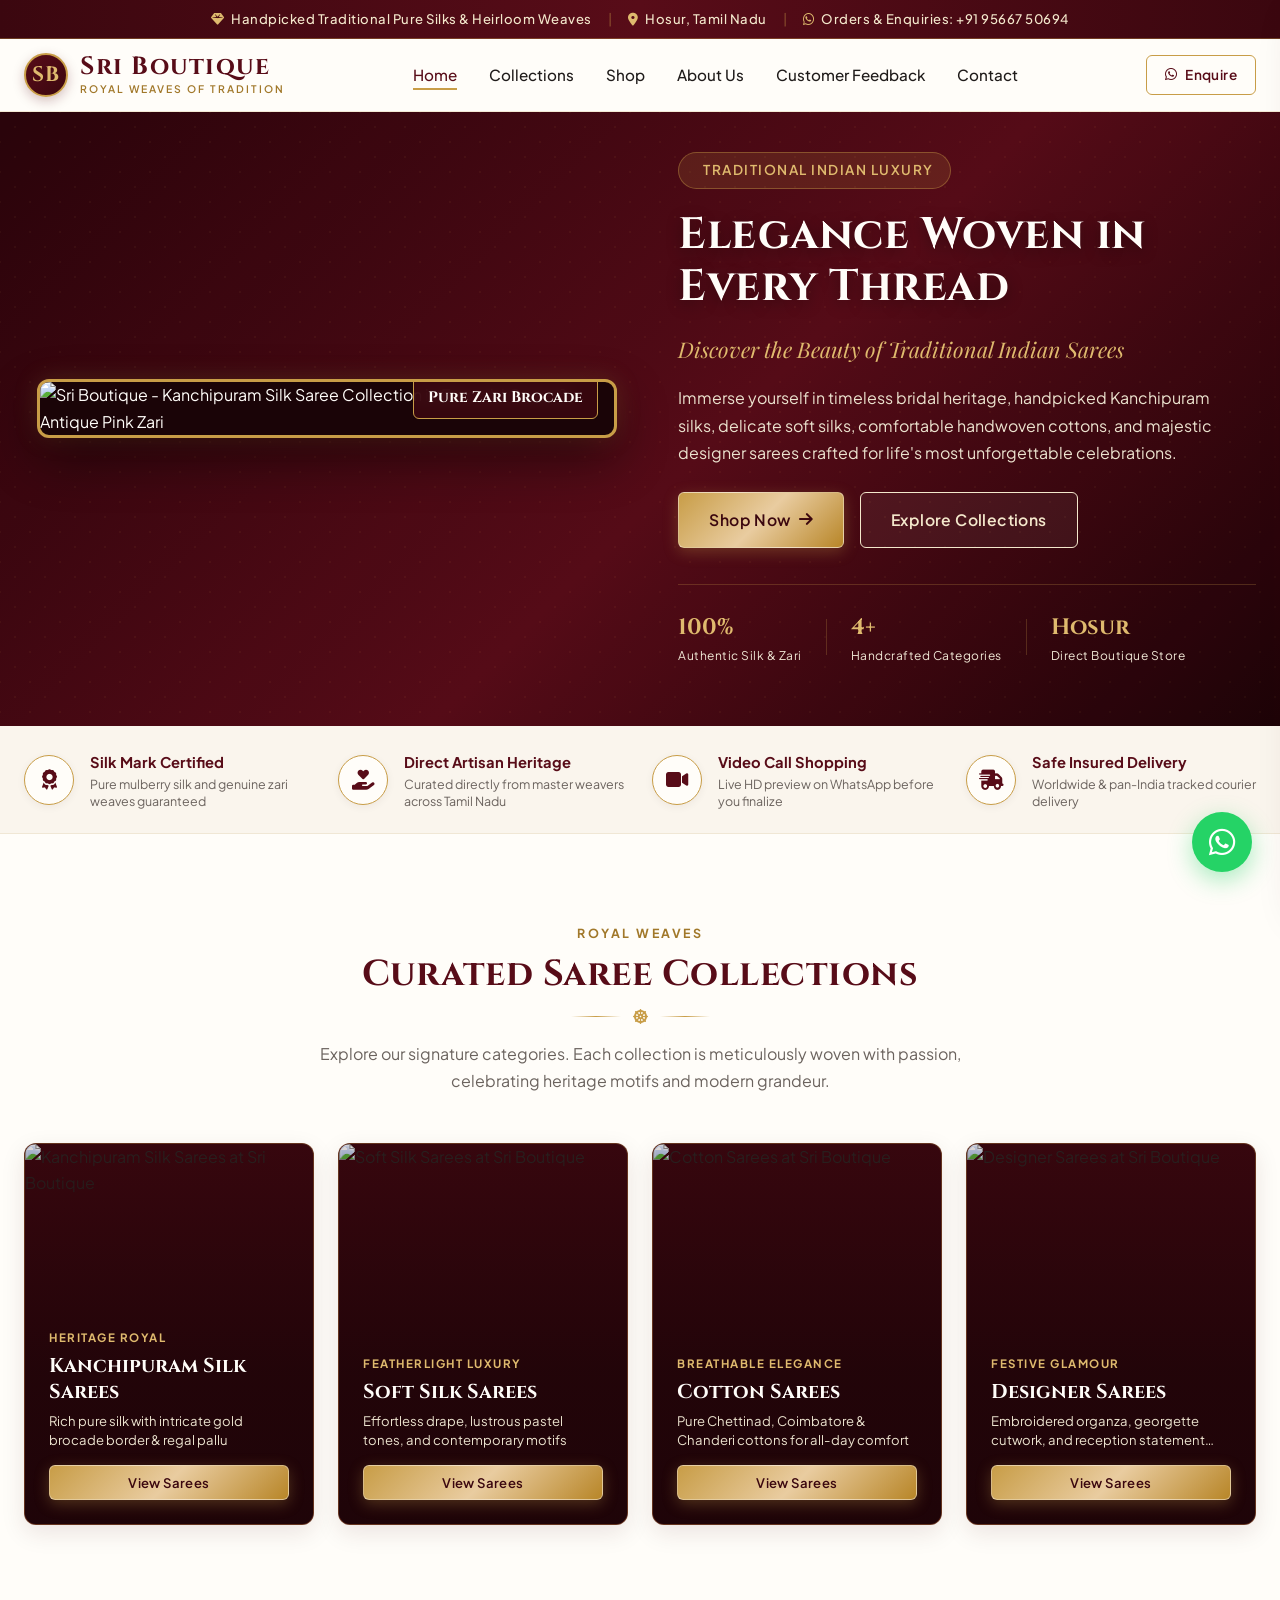
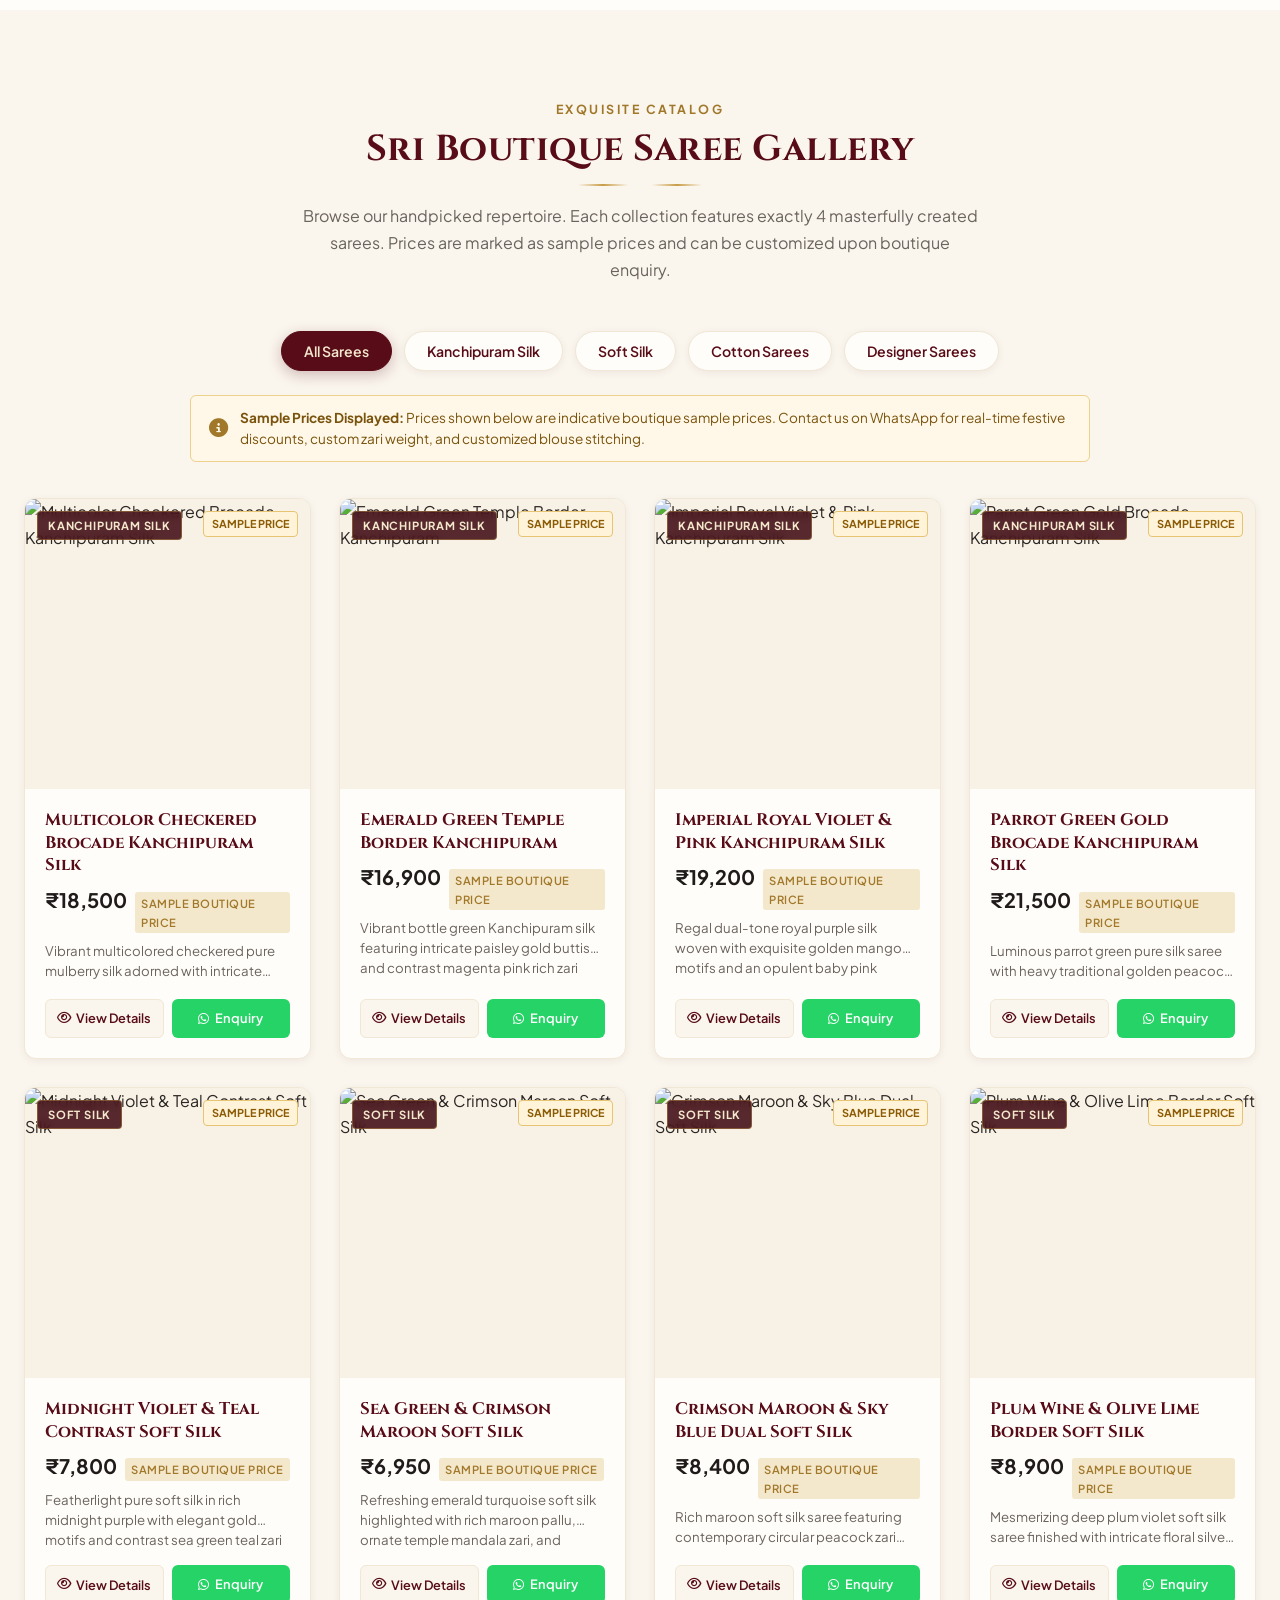
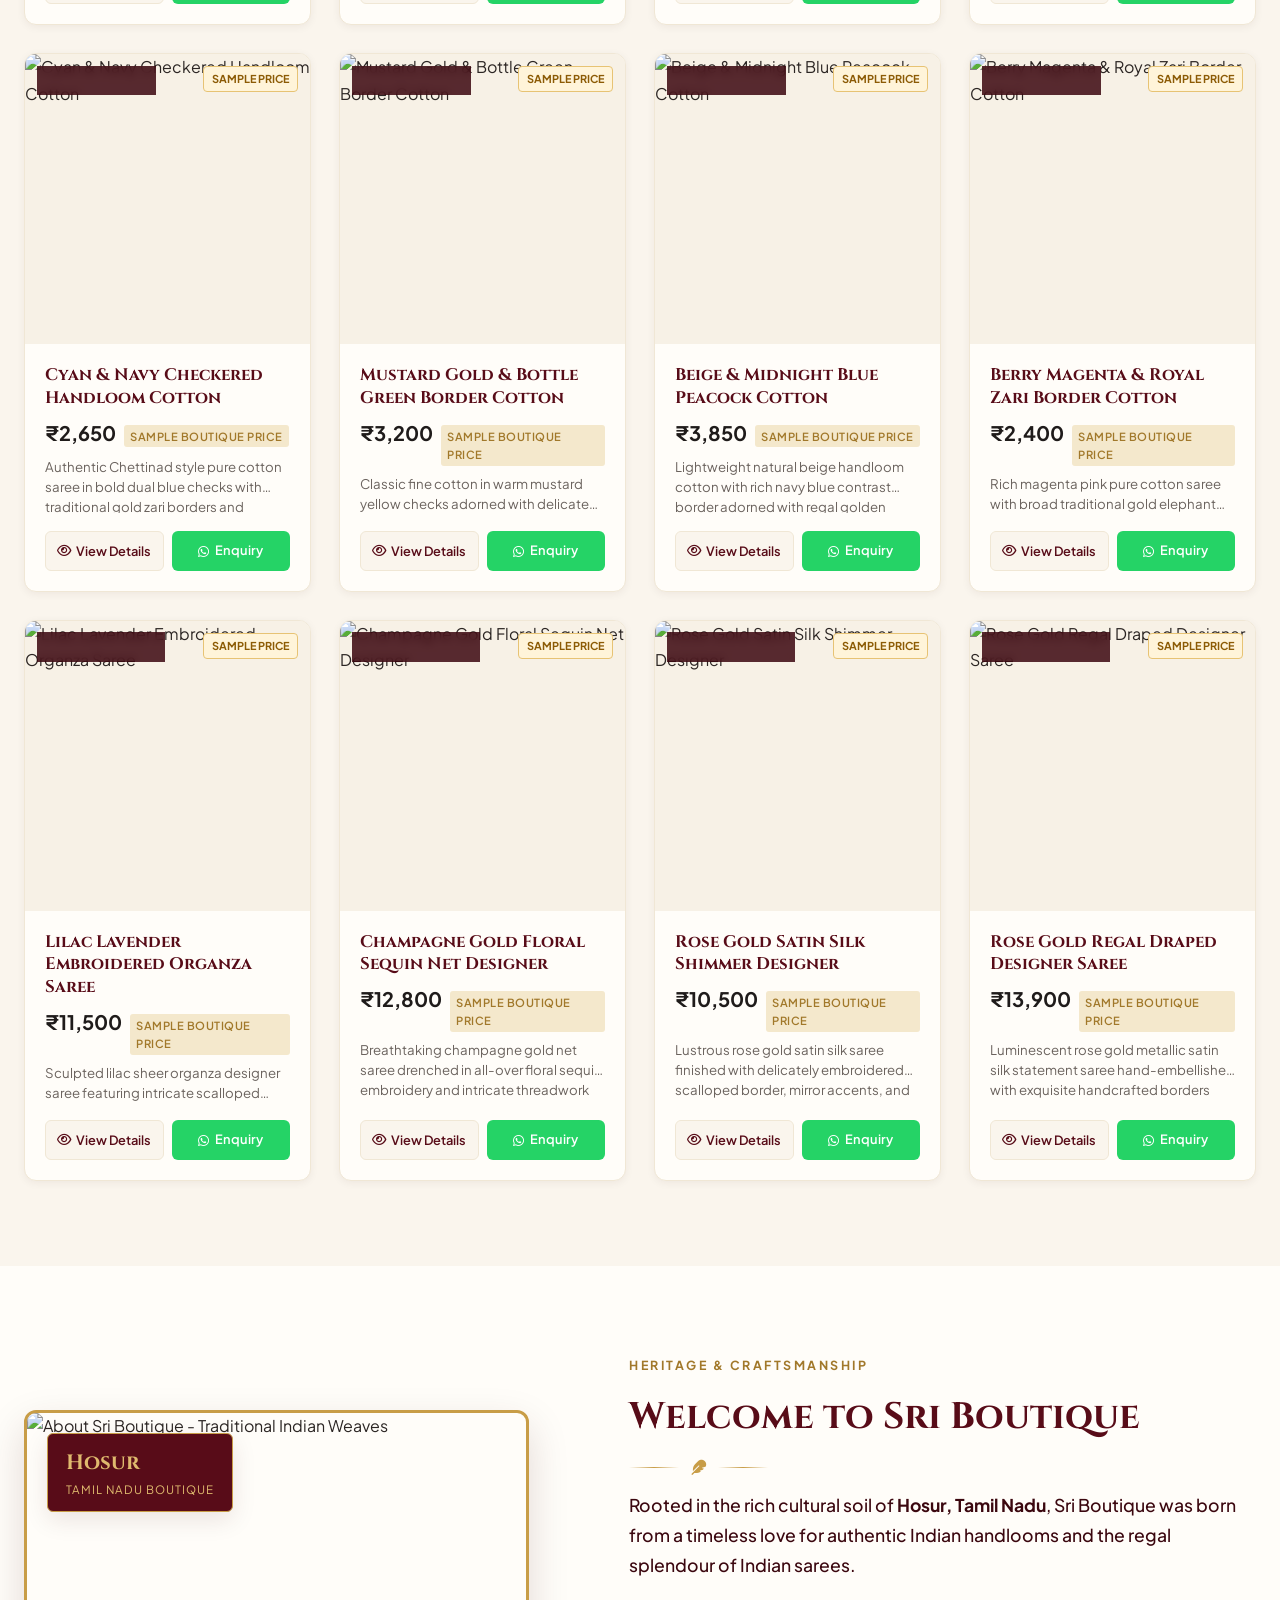
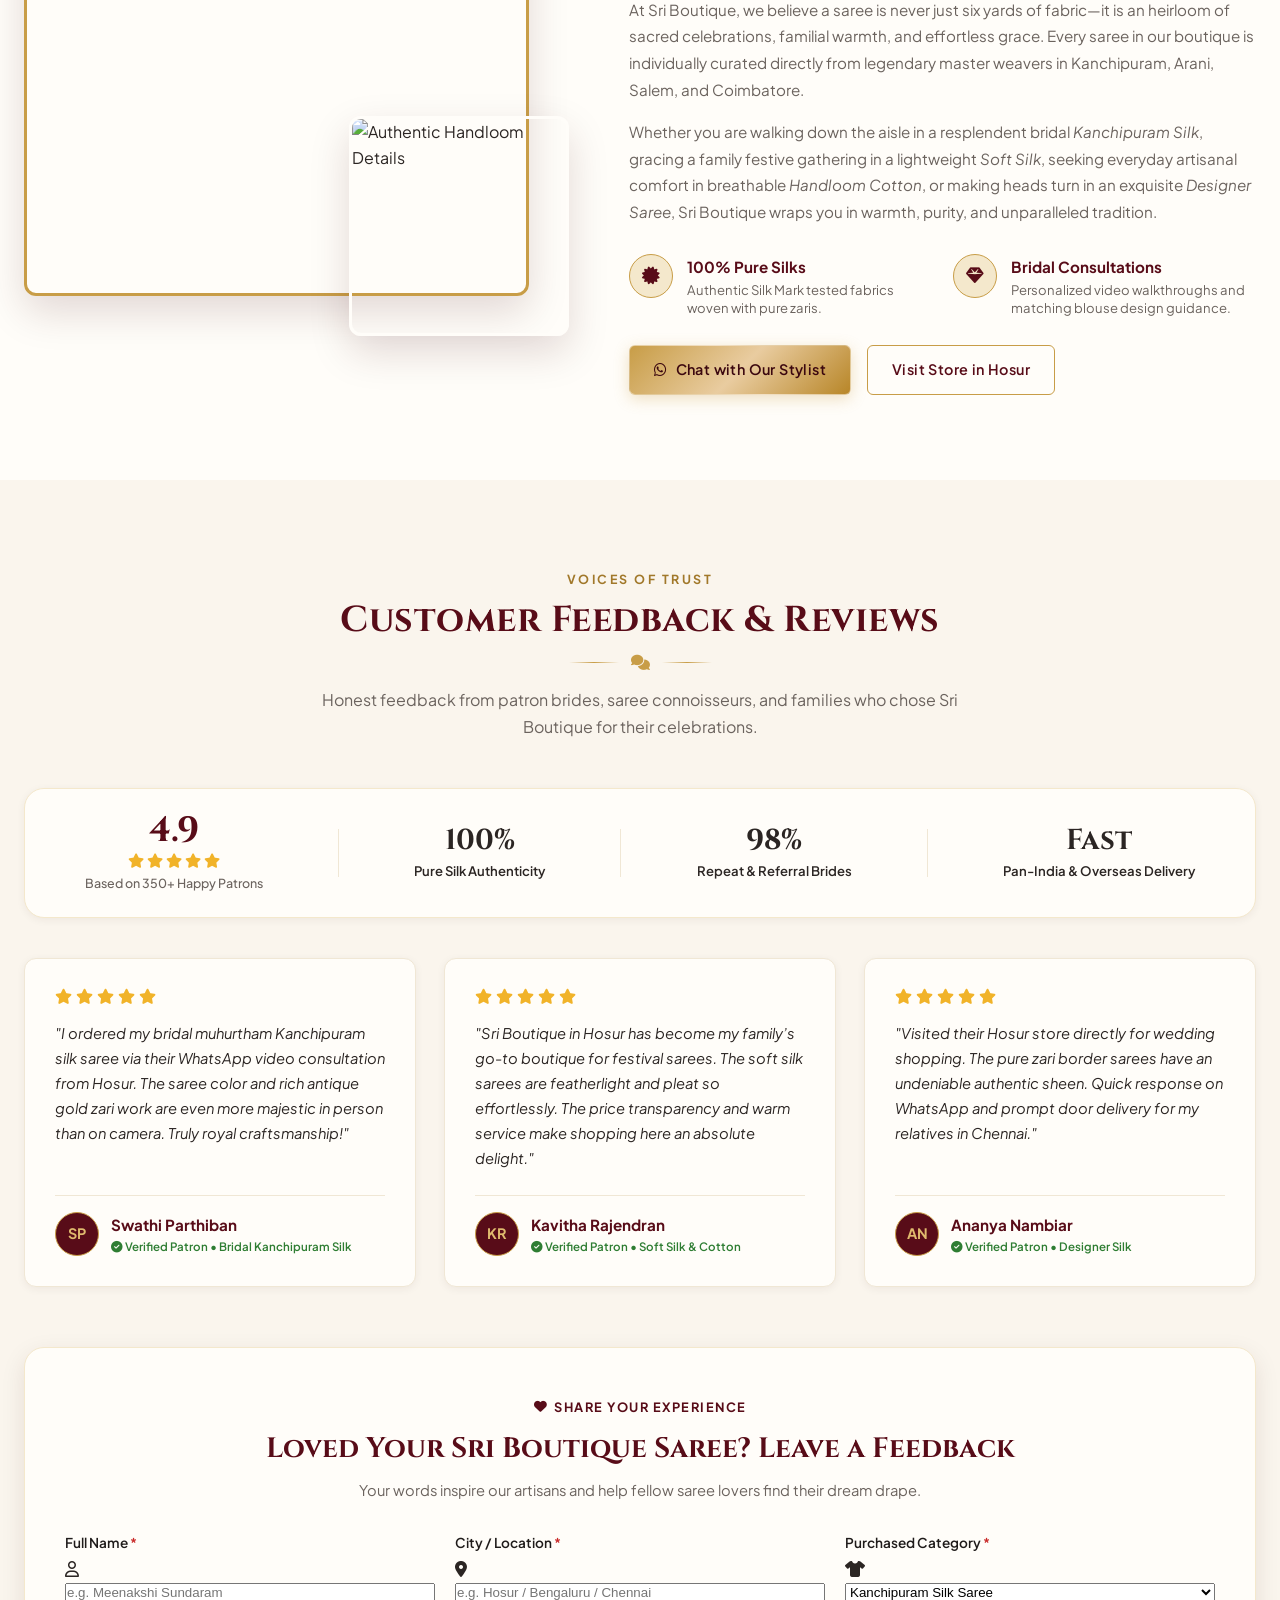
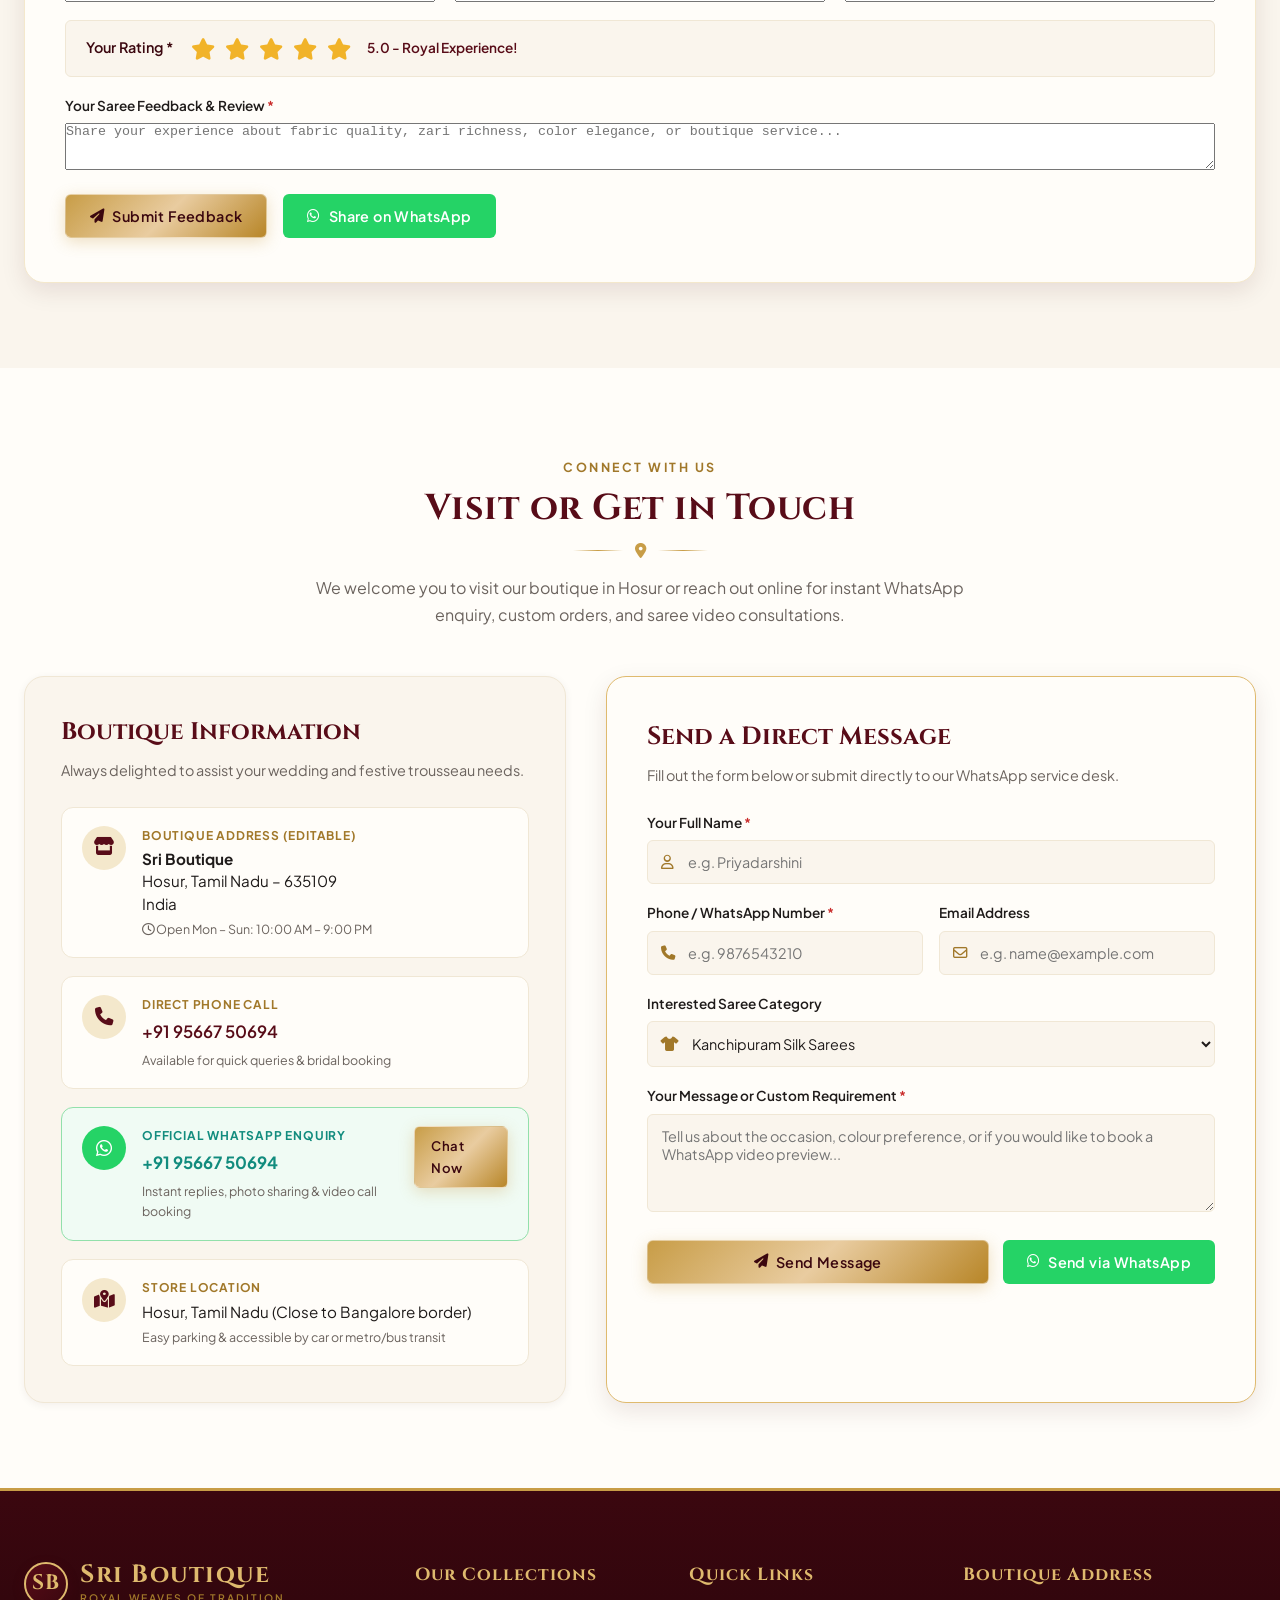
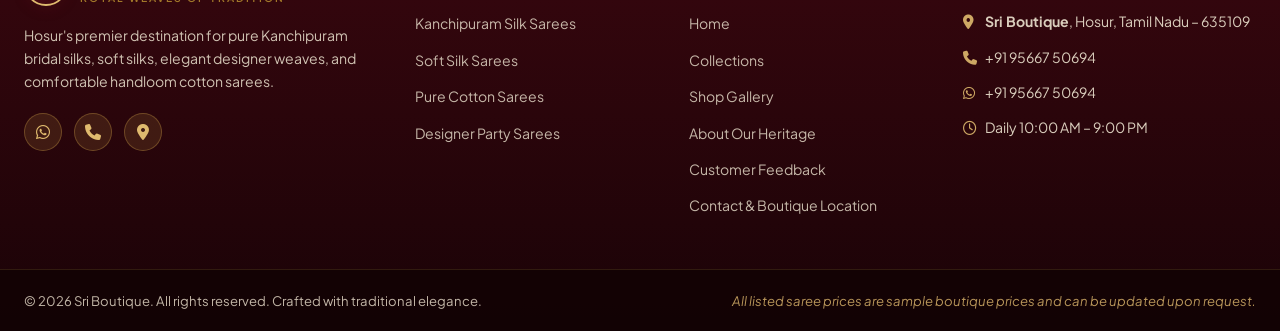
==== commit 0b87e8b6: "Add files via upload" ====
--- a/index.html
+++ b/index.html
@@ -1,748 +1,775 @@
 <!DOCTYPE html>
 <html lang="en">
 <head>
-  <meta charset="UTF-8" />
-  <meta name="viewport" content="width=device-width, initial-scale=1.0" />
-  <title>Sri Boutique | Exclusive Handpicked Silk & Designer Sarees | Hosur, Tamil Nadu</title>
-  <meta name="description" content="Sri Boutique, Hosur, Tamil Nadu - Exquisite Kanchipuram silk, Banarasi silk, soft silk, cotton, linen, printed, georgette, chiffon, designer, party wear and bridal sarees. Direct WhatsApp order at 9566750694." />
-  <meta name="keywords" content="Sri Boutique Hosur, Silk Sarees Hosur, Kanchipuram Silk Saree, Banarasi Silk, Bridal Saree Hosur Tamil Nadu, Soft Silk, Cotton Handloom, Tamil Nadu Sarees" />
+  <meta charset="UTF-8">
+  <meta name="viewport" content="width=device-width, initial-scale=1.0">
+  <title>Sri Boutique | Premium Traditional Indian Sarees</title>
+  <meta name="description" content="Discover royal Kanchipuram silk, soft silk, designer, and pure cotton sarees at Sri Boutique, Hosur, Tamil Nadu. Elegance woven in every thread.">
+
+  <!-- Favicon & Fonts -->
+  <link rel="preconnect" href="https://fonts.googleapis.com">
+  <link rel="preconnect" href="https://fonts.gstatic.com" crossorigin>
+  <link href="https://fonts.googleapis.com/css2?family=Cinzel:wght@400;600;700;800&family=Great+Vibes&family=Plus+Jakarta+Sans:wght@300;400;500;600;700&family=Playfair+Display:ital,wght@0,500;0,600;0,700;1,400&display=swap" rel="stylesheet">
   
-  <!-- Open Graph / WhatsApp Preview Tags -->
-  <meta property="og:title" content="Sri Boutique - Heritage Silk & Designer Sarees, Hosur" />
-  <meta property="og:description" content="Explore pure Kanchipuram silk, Banarasi, soft silks & bridal sarees. Direct WhatsApp ordering at 9566750694." />
-  <meta property="og:image" content="assets/images/logo.jpg" />
-  <meta property="og:type" content="website" />
-
-  <!-- Stylesheet -->
-  <link rel="stylesheet" href="./style.css" />
-  <link rel="icon" type="image/jpeg" href="assets/images/logo.jpg" />
+  <!-- FontAwesome Icons -->
+  <link rel="stylesheet" href="https://cdnjs.cloudflare.com/ajax/libs/font-awesome/6.5.1/css/all.min.css">
+
+  <link rel="stylesheet" href="style.css">
 </head>
 <body>
 
   <!-- Top Announcement Bar -->
-  <aside class="top-bar" aria-label="Announcement">
-    <div class="container top-bar-inner">
-      <div class="top-bar-message">
-        <span class="top-bar-badge">Video Call Selection</span>
-        <span>Shop live over WhatsApp video call from your home! Hours: <strong class="dynamic-hours-text">9:00 AM - 7:00 PM</strong></span>
-      </div>
-      <div class="top-bar-actions">
-        <a href="tel:9566750694" class="top-bar-link dynamic-call-link">
-          <span>📞</span> Call: <strong class="dynamic-phone-text">+91 9566750694</strong>
+  <div class="top-announcement-bar">
+    <div class="announcement-content">
+      <span><i class="fa-solid fa-gem"></i> Handpicked Traditional Pure Silks & Heirloom Weaves</span>
+      <span class="bar-divider">|</span>
+      <span><i class="fa-solid fa-location-dot"></i> Hosur, Tamil Nadu</span>
+      <span class="bar-divider">|</span>
+      <span><i class="fa-brands fa-whatsapp"></i> Orders & Enquiries: +91 95667 50694</span>
+    </div>
+  </div>
+
+  <!-- Header / Navigation -->
+  <header class="main-header" id="header">
+    <div class="header-container">
+      <a href="#home" class="boutique-brand">
+        <span class="brand-monogram">SB</span>
+        <div class="brand-text">
+          <span class="brand-title">Sri Boutique</span>
+          <span class="brand-tagline">ROYAL WEAVES OF TRADITION</span>
+        </div>
+      </a>
+
+      <!-- Desktop Navigation -->
+      <nav class="nav-menu" id="navMenu">
+        <ul class="nav-list">
+          <li class="nav-item"><a href="#home" class="nav-link active">Home</a></li>
+          <li class="nav-item"><a href="#collections" class="nav-link">Collections</a></li>
+          <li class="nav-item"><a href="#shop" class="nav-link">Shop</a></li>
+          <li class="nav-item"><a href="#about" class="nav-link">About Us</a></li>
+          <li class="nav-item"><a href="#reviews" class="nav-link">Customer Feedback</a></li>
+          <li class="nav-item"><a href="#contact" class="nav-link">Contact</a></li>
+        </ul>
+      </nav>
+
+      <!-- Header Action Buttons -->
+      <div class="header-actions">
+        <a href="https://wa.me/919566750694?text=Hello%20Sri%20Boutique,%20I%20would%20like%20to%20enquire%20about%20your%20saree%20collections." target="_blank" class="btn btn-outline-gold header-wa-btn" aria-label="WhatsApp Enquiry">
+          <i class="fa-brands fa-whatsapp"></i> <span>Enquire</span>
         </a>
-        <a href="manage.html" class="top-bar-link" style="color: #FFF;" title="Owner Catalog Management">
-          <span>⚙️</span> Saree Manager
-        </a>
-      </div>
+        <button class="mobile-toggle-btn" id="mobileToggle" aria-label="Open Menu">
+          <i class="fa-solid fa-bars"></i>
+        </button>
+      </div>
+    </div>
+  </header>
+
+  <!-- Mobile Navigation Drawer -->
+  <div class="mobile-drawer-overlay" id="drawerOverlay"></div>
+  <aside class="mobile-nav-drawer" id="mobileDrawer">
+    <div class="drawer-header">
+      <div class="boutique-brand">
+        <span class="brand-monogram">SB</span>
+        <div class="brand-text">
+          <span class="brand-title">Sri Boutique</span>
+          <span class="brand-tagline">Hosur, Tamil Nadu</span>
+        </div>
+      </div>
+      <button class="drawer-close-btn" id="drawerClose" aria-label="Close Menu">
+        <i class="fa-solid fa-xmark"></i>
+      </button>
+    </div>
+    <ul class="drawer-links">
+      <li><a href="#home" class="drawer-link"><i class="fa-solid fa-house"></i> Home</a></li>
+      <li><a href="#collections" class="drawer-link"><i class="fa-solid fa-layer-group"></i> Collections</a></li>
+      <li><a href="#shop" class="drawer-link"><i class="fa-solid fa-bag-shopping"></i> Shop</a></li>
+      <li><a href="#about" class="drawer-link"><i class="fa-solid fa-feather-pointed"></i> About Us</a></li>
+      <li><a href="#reviews" class="drawer-link"><i class="fa-solid fa-comments"></i> Customer Feedback</a></li>
+      <li><a href="#contact" class="drawer-link"><i class="fa-solid fa-envelope"></i> Contact</a></li>
+    </ul>
+    <div class="drawer-contact-card">
+      <p class="drawer-contact-title">Visit or Call Us</p>
+      <p><i class="fa-solid fa-phone"></i> +91 95667 50694</p>
+      <p><i class="fa-solid fa-location-dot"></i> Sri Boutique, Hosur, Tamil Nadu</p>
+      <a href="https://wa.me/919566750694?text=Hello%20Sri%20Boutique,%20I%20would%20like%20to%20enquire%20about%20your%20saree%20collections." target="_blank" class="btn btn-gold btn-full">
+        <i class="fa-brands fa-whatsapp"></i> Chat on WhatsApp
+      </a>
     </div>
   </aside>
 
-  <!-- Site Header -->
-  <header class="site-header" id="site-header">
-    <div class="container header-main">
-      <!-- Boutique Logo -->
-      <a href="#home" class="brand" aria-label="Sri Boutique Home">
-        <img src="./logo.jpg" alt="Sri Boutique Hosur Logo" class="brand-logo-img" />
-        <div class="brand-info">
-          <span class="brand-title">Sri Boutique</span>
-          <span class="brand-subtitle">Hosur • Wear Elegance, Feel Beautiful</span>
-        </div>
-      </a>
-
-      <!-- Desktop Navigation Menu -->
-      <nav class="main-nav" id="main-nav" aria-label="Main Navigation">
-        <a href="#home" class="nav-link active">Home</a>
-        <a href="#collections-catalog" class="nav-link">Saree Collections</a>
-        <a href="#customer-feedback" class="nav-link">Customer Feedback</a>
-        <a href="#about-boutique" class="nav-link">About Sri Boutique</a>
-        <a href="#store-contact" class="nav-link">Store & Contact</a>
-      </nav>
-
-      <!-- Header Actions -->
-      <div class="header-actions">
-        <!-- Wishlist Button -->
-        <button class="header-action-btn" onclick="filterWishlistOnly()" title="View Wishlisted Sarees" aria-label="View Wishlist">
-          <span>❤️</span>
-          <span class="header-badge-count" id="wishlist-badge" style="display: none;">0</span>
-        </button>
-
-        <!-- Direct WhatsApp Button -->
-        <a href="https://wa.me/919566750694?text=Hello%20Sri%20Boutique%2C%20Hosur!%20I%20would%20like%20to%20inquire%20about%20sarees." target="_blank" rel="noopener" class="header-whatsapp-pill dynamic-wa-link">
-          <svg width="18" height="18" viewBox="0 0 24 24" fill="currentColor">
-            <path d="M12.04 2C6.58 2 2.13 6.45 2.13 11.91C2.13 13.66 2.59 15.36 3.45 16.86L2.05 22L7.3 20.62C8.75 21.41 10.38 21.83 12.04 21.83C17.5 21.83 21.95 17.38 21.95 11.92C21.95 9.27 20.92 6.78 19.05 4.91C17.18 3.03 14.69 2 12.04 2M12.05 3.67C14.25 3.67 16.31 4.53 17.87 6.09C19.42 7.65 20.28 9.72 20.28 11.92C20.28 16.46 16.58 20.15 12.04 20.15C10.56 20.15 9.11 19.76 7.85 19L7.55 18.83L4.43 19.65L5.26 16.61L5.06 16.29C4.24 14.99 3.8 13.47 3.8 11.91C3.81 7.37 7.5 3.67 12.05 3.67M9.53 7.33C9.37 7.33 9.11 7.39 8.89 7.63C8.67 7.87 8.05 8.45 8.05 9.63C8.05 10.81 8.91 11.95 9.03 12.11C9.15 12.27 10.72 14.69 13.12 15.73C13.69 15.98 14.14 16.13 14.48 16.24C15.06 16.43 15.58 16.4 16 16.34C16.47 16.27 17.44 15.75 17.64 15.19C17.84 14.63 17.84 14.15 17.78 14.05C17.72 13.95 17.56 13.89 17.32 13.77C17.08 13.65 15.9 13.07 15.68 12.99C15.46 12.91 15.3 12.87 15.14 13.11C14.98 13.35 14.52 13.89 14.38 14.05C14.24 14.21 14.1 14.23 13.86 14.11C13.62 13.99 12.85 13.74 11.93 12.92C11.22 12.28 10.74 11.5 10.6 11.26C10.46 11.02 10.58 10.89 10.7 10.77C10.81 10.66 10.95 10.48 11.07 10.34C11.19 10.2 11.23 10.1 11.31 9.94C11.39 9.78 11.35 9.64 11.29 9.52C11.23 9.4 10.77 8.27 10.58 7.81C10.39 7.37 10.2 7.43 10.05 7.42C9.91 7.42 9.75 7.33 9.53 7.33Z"/>
-          </svg>
-          <span>WhatsApp Order</span>
-        </a>
-
-        <!-- Mobile Menu Toggle Button -->
-        <button class="mobile-nav-toggle" id="mobile-menu-btn" aria-label="Toggle navigation menu">
-          ☰
-        </button>
-      </div>
-    </div>
-  </header>
-
-  <!-- SECTION 1: Home Page Hero Banner -->
+  <!-- 1. Hero Section -->
   <section class="hero-section" id="home">
-    <div class="hero-pattern-overlay"></div>
-    <div class="container hero-grid">
-      <div class="hero-content">
-        <div class="hero-pill">
-          <span>👑</span> Handpicked Heritage Weaves
+    <div class="hero-wrapper">
+      <div class="hero-image-pane">
+        <!-- Hero Image faithfully preserving whole saree details as requested -->
+        <div class="hero-img-box">
+          <img src="images/hero-saree.jpg" alt="Sri Boutique - Kanchipuram Silk Saree Collection in Emerald Green & Antique Pink Zari" id="heroImage" class="hero-img">
+          <div class="hero-img-accent-tag">
+            <span class="accent-subtitle">HEIRLOOM CRAFT</span>
+            <span class="accent-title">Pure Zari Brocade</span>
+          </div>
+        </div>
+      </div>
+      <div class="hero-content-pane">
+        <div class="hero-badge">
+          <span class="gold-sparkle"><i class="fa-solid fa-sparkles"></i></span>
+          Traditional Indian Luxury
         </div>
         <h1 class="hero-title">
-          Timeless Elegance Woven for <span>Every Celebration</span>
+          Elegance Woven in Every Thread
         </h1>
+        <p class="hero-subtitle">
+          Discover the Beauty of Traditional Indian Sarees
+        </p>
         <p class="hero-desc">
-          Welcome to <strong>Sri Boutique</strong> in Hosur, Tamil Nadu. Immerse yourself in authentic Kanchipuram pure silk, Varanasi Banarasi brocades, featherlight soft silks, breathable handloom cottons, and opulent bridal masterpieces crafted by India's finest weavers.
+          Immerse yourself in timeless bridal heritage, handpicked Kanchipuram silks, delicate soft silks, comfortable handwoven cottons, and majestic designer sarees crafted for life's most unforgettable celebrations.
         </p>
         <div class="hero-actions">
-          <a href="#collections-catalog" class="btn-primary">
-            <span>✨</span> Shop Now
+          <a href="#shop" class="btn btn-gold hero-btn">
+            <span>Shop Now</span>
+            <i class="fa-solid fa-arrow-right"></i>
           </a>
-          <a href="https://wa.me/919566750694?text=Hello%20Sri%20Boutique%2C%20Hosur!%20I%20would%20like%20to%20order%20sarees%20or%20book%20a%20video%20call." target="_blank" rel="noopener" class="btn-whatsapp-lg dynamic-wa-link">
-            <span>💬</span> WhatsApp Order: 9566750694
+          <a href="#collections" class="btn btn-outline-cream hero-btn">
+            <span>Explore Collections</span>
           </a>
-          <a href="#customer-feedback" class="btn-secondary">
-            <span>⭐</span> Customer Feedback
-          </a>
-        </div>
-
-        <!-- Trust Highlights -->
-        <div class="hero-trust-bar">
-          <div class="trust-item">
-            <span class="trust-icon">🪡</span>
-            <div class="trust-text">
-              <h4>Weaver Authentic</h4>
-              <p>Direct from Kanchipuram, Varanasi & Arani</p>
-            </div>
-          </div>
-          <div class="trust-item">
-            <span class="trust-icon">📹</span>
-            <div class="trust-text">
-              <h4>Live Video Call</h4>
-              <p>Inspect borders & zari before dispatch</p>
-            </div>
-          </div>
-          <div class="trust-item">
-            <span class="trust-icon">📦</span>
-            <div class="trust-text">
-              <h4>India-Wide Shipping</h4>
-              <p>Safe door delivery with tracking</p>
-            </div>
-          </div>
-        </div>
-      </div>
-
-      <!-- Hero Visual Showcase -->
-      <div class="hero-visual">
-        <div class="hero-image-frame">
-          <img 
-            src="assets/images/hero-saree.jpg" 
-            alt="Sri Boutique Royal Purple Pure Silk Saree with Temple Gopuram Zari Border - Hosur, Tamil Nadu" 
-            class="hero-main-img" 
-            onerror="this.onerror=null; this.src=getPlaceholderImage('Royal Purple Pure Silk Saree', 'SB-KAN-101');"
-          />
-          <div class="hero-float-location">
-            <span>📍</span> Sri Boutique, Hosur, Tamil Nadu
-          </div>
-          <div class="hero-float-badge">
-            <span class="float-badge-icon">🪷</span>
-            <div class="float-badge-text">
-              <h5>Pure Silk Mark Assured</h5>
-              <p>100% genuine zari and pure mulberry silk</p>
-            </div>
+        </div>
+        <div class="hero-highlights">
+          <div class="highlight-item">
+            <span class="highlight-num">100%</span>
+            <span class="highlight-label">Authentic Silk & Zari</span>
+          </div>
+          <div class="highlight-separator"></div>
+          <div class="highlight-item">
+            <span class="highlight-num">4+</span>
+            <span class="highlight-label">Handcrafted Categories</span>
+          </div>
+          <div class="highlight-separator"></div>
+          <div class="highlight-item">
+            <span class="highlight-num">Hosur</span>
+            <span class="highlight-label">Direct Boutique Store</span>
           </div>
         </div>
       </div>
     </div>
   </section>
 
-  <!-- Quick Category Jump Strip -->
-  <section class="category-jump-strip" aria-label="Quick Category Jump">
+  <!-- Luxury Features Strip -->
+  <section class="features-bar">
+    <div class="container features-grid">
+      <div class="feature-card">
+        <div class="feature-icon"><i class="fa-solid fa-award"></i></div>
+        <div class="feature-info">
+          <h4>Silk Mark Certified</h4>
+          <p>Pure mulberry silk and genuine zari weaves guaranteed</p>
+        </div>
+      </div>
+      <div class="feature-card">
+        <div class="feature-icon"><i class="fa-solid fa-hand-holding-heart"></i></div>
+        <div class="feature-info">
+          <h4>Direct Artisan Heritage</h4>
+          <p>Curated directly from master weavers across Tamil Nadu</p>
+        </div>
+      </div>
+      <div class="feature-card">
+        <div class="feature-icon"><i class="fa-solid fa-video"></i></div>
+        <div class="feature-info">
+          <h4>Video Call Shopping</h4>
+          <p>Live HD preview on WhatsApp before you finalize</p>
+        </div>
+      </div>
+      <div class="feature-card">
+        <div class="feature-icon"><i class="fa-solid fa-truck-fast"></i></div>
+        <div class="feature-info">
+          <h4>Safe Insured Delivery</h4>
+          <p>Worldwide & pan-India tracked courier delivery</p>
+        </div>
+      </div>
+    </div>
+  </section>
+
+  <!-- 2. Collections Overview Section -->
+  <section class="section collections-section" id="collections">
     <div class="container">
-      <div class="jump-list" id="category-jump-list">
+      <div class="section-header text-center">
+        <span class="section-tag">ROYAL WEAVES</span>
+        <h2 class="section-title">Curated Saree Collections</h2>
+        <div class="gold-ornament">
+          <span class="line"></span>
+          <i class="fa-solid fa-dharmachakra"></i>
+          <span class="line"></span>
+        </div>
+        <p class="section-desc">
+          Explore our signature categories. Each collection is meticulously woven with passion, celebrating heritage motifs and modern grandeur.
+        </p>
+      </div>
+
+      <div class="collections-grid">
+        <!-- Collection 1: Kanchipuram -->
+        <div class="collection-card" onclick="filterShop('kanchipuram')">
+          <div class="collection-img-box">
+            <img src="images/kanchi-1.jpg" alt="Kanchipuram Silk Sarees at Sri Boutique">
+            <div class="collection-overlay">
+              <span class="collection-badge">Heritage Royal</span>
+              <h3 class="collection-name">Kanchipuram Silk Sarees</h3>
+              <p class="collection-sub">Rich pure silk with intricate gold brocade border & regal pallu</p>
+              <button class="btn btn-gold btn-sm">View  Sarees</button>
+            </div>
+          </div>
+        </div>
+
+        <!-- Collection 2: Soft Silk -->
+        <div class="collection-card" onclick="filterShop('soft-silk')">
+          <div class="collection-img-box">
+            <img src="images/silk-1.jpg" alt="Soft Silk Sarees at Sri Boutique">
+            <div class="collection-overlay">
+              <span class="collection-badge">Featherlight Luxury</span>
+              <h3 class="collection-name">Soft Silk Sarees</h3>
+              <p class="collection-sub">Effortless drape, lustrous pastel tones, and contemporary motifs</p>
+              <button class="btn btn-gold btn-sm">View  Sarees</button>
+            </div>
+          </div>
+        </div>
+
+        <!-- Collection 3: Cotton -->
+        <div class="collection-card" onclick="filterShop('cotton')">
+          <div class="collection-img-box">
+            <img src="images/cotton-1.jpg" alt="Cotton Sarees at Sri Boutique">
+            <div class="collection-overlay">
+              <span class="collection-badge">Breathable Elegance</span>
+              <h3 class="collection-name">Cotton Sarees</h3>
+              <p class="collection-sub">Pure Chettinad, Coimbatore & Chanderi cottons for all-day comfort</p>
+              <button class="btn btn-gold btn-sm">View  Sarees</button>
+            </div>
+          </div>
+        </div>
+
+        <!-- Collection 4: Designer -->
+        <div class="collection-card" onclick="filterShop('designer')">
+          <div class="collection-img-box">
+            <img src="images/designer-1.jpg" alt="Designer Sarees at Sri Boutique">
+            <div class="collection-overlay">
+              <span class="collection-badge">Festive Glamour</span>
+              <h3 class="collection-name">Designer Sarees</h3>
+              <p class="collection-sub">Embroidered organza, georgette cutwork, and reception statement pieces</p>
+              <button class="btn btn-gold btn-sm">View  Sarees</button>
+            </div>
+          </div>
+        </div>
+      </div>
+    </div>
+  </section>
+
+  <!-- 3. Shop & Product Gallery Section -->
+  <section class="section shop-section" id="shop">
+    <div class="container">
+      <div class="section-header text-center">
+        <span class="section-tag">EXQUISITE CATALOG</span>
+        <h2 class="section-title">Sri Boutique Saree Gallery</h2>
+        <div class="gold-ornament">
+          <span class="line"></span>
+          <i class="fa-solid fa-sparkles"></i>
+          <span class="line"></span>
+        </div>
+        <p class="section-desc">
+          Browse our handpicked repertoire. Each collection features exactly 4 masterfully created sarees. Prices are marked as sample prices and can be customized upon boutique enquiry.
+        </p>
+      </div>
+
+      <!-- Category Filter Tabs -->
+      <div class="filter-tabs-wrapper">
+        <button class="filter-tab active" data-category="all">All Sarees </button>
+        <button class="filter-tab" data-category="kanchipuram">Kanchipuram Silk </button>
+        <button class="filter-tab" data-category="soft-silk">Soft Silk </button>
+        <button class="filter-tab" data-category="cotton">Cotton Sarees </button>
+        <button class="filter-tab" data-category="designer">Designer Sarees </button>
+      </div>
+
+      <!-- Sample Price Disclaimer Notice -->
+      <div class="sample-price-notice">
+        <i class="fa-solid fa-circle-info"></i>
+        <span><strong>Sample Prices Displayed:</strong> Prices shown below are indicative boutique sample prices. Contact us on WhatsApp for real-time festive discounts, custom zari weight, and customized blouse stitching.</span>
+      </div>
+
+      <!-- Products Grid -->
+      <div class="products-grid" id="productsGrid">
+        <!-- Rendered via JavaScript -->
+      </div>
+    </div>
+  </section>
+
+  <!-- 4. About Us Section -->
+  <section class="section about-section" id="about">
+    <div class="container">
+      <div class="about-grid">
+        <div class="about-images-wrapper">
+          <div class="about-main-image-card">
+            <img src="images/kanchi-3.jpg" alt="About Sri Boutique - Traditional Indian Weaves" class="about-img">
+            <div class="about-experience-badge">
+              <span class="exp-years">Hosur</span>
+              <span class="exp-text">Tamil Nadu Boutique</span>
+            </div>
+          </div>
+          <div class="about-accent-image-card">
+            <img src="images/silk-1.jpg" alt="Authentic Handloom Details" class="about-sub-img">
+          </div>
+        </div>
+
+        <div class="about-content">
+          <span class="section-tag">HERITAGE & CRAFTSMANSHIP</span>
+          <h2 class="about-title">Welcome to Sri Boutique</h2>
+          <div class="gold-ornament ornament-left">
+            <span class="line"></span>
+            <i class="fa-solid fa-feather"></i>
+            <span class="line"></span>
+          </div>
+
+          <p class="about-lead">
+            Rooted in the rich cultural soil of <strong>Hosur, Tamil Nadu</strong>, Sri Boutique was born from a timeless love for authentic Indian handlooms and the regal splendour of Indian sarees.
+          </p>
+
+          <p class="about-body">
+            At Sri Boutique, we believe a saree is never just six yards of fabric—it is an heirloom of sacred celebrations, familial warmth, and effortless grace. Every saree in our boutique is individually curated directly from legendary master weavers in Kanchipuram, Arani, Salem, and Coimbatore.
+          </p>
+
+          <p class="about-body">
+            Whether you are walking down the aisle in a resplendent bridal <em>Kanchipuram Silk</em>, gracing a family festive gathering in a lightweight <em>Soft Silk</em>, seeking everyday artisanal comfort in breathable <em>Handloom Cotton</em>, or making heads turn in an exquisite <em>Designer Saree</em>, Sri Boutique wraps you in warmth, purity, and unparalleled tradition.
+          </p>
+
+          <div class="about-values-grid">
+            <div class="value-item">
+              <div class="value-icon"><i class="fa-solid fa-certificate"></i></div>
+              <div class="value-details">
+                <h5>100% Pure Silks</h5>
+                <p>Authentic Silk Mark tested fabrics woven with pure zaris.</p>
+              </div>
+            </div>
+            <div class="value-item">
+              <div class="value-icon"><i class="fa-solid fa-gem"></i></div>
+              <div class="value-details">
+                <h5>Bridal Consultations</h5>
+                <p>Personalized video walkthroughs and matching blouse design guidance.</p>
+              </div>
+            </div>
+          </div>
+
+          <div class="about-cta-row">
+            <a href="https://wa.me/919566750694?text=Hello%20Sri%20Boutique,%20I%20would%20love%20to%20learn%20more%20about%20your%20story%20and%20exclusive%20collections." target="_blank" class="btn btn-gold">
+              <i class="fa-brands fa-whatsapp"></i> Chat with Our Stylist
+            </a>
+            <a href="#contact" class="btn btn-outline-gold">Visit Store in Hosur</a>
+          </div>
+        </div>
+      </div>
+    </div>
+  </section>
+
+  <!-- 5. Customer Feedback Section -->
+  <section class="section reviews-section" id="reviews">
+    <div class="container">
+      <div class="section-header text-center">
+        <span class="section-tag">VOICES OF TRUST</span>
+        <h2 class="section-title">Customer Feedback & Reviews</h2>
+        <div class="gold-ornament">
+          <span class="line"></span>
+          <i class="fa-solid fa-comments"></i>
+          <span class="line"></span>
+        </div>
+        <p class="section-desc">
+          Honest feedback from patron brides, saree connoisseurs, and families who chose Sri Boutique for their celebrations.
+        </p>
+      </div>
+
+      <!-- Feedback Rating Summary Bar -->
+      <div class="feedback-stats-bar">
+        <div class="feedback-stat-box score-box">
+          <div class="big-score">4.9</div>
+          <div class="score-stars">
+            <i class="fa-solid fa-star"></i>
+            <i class="fa-solid fa-star"></i>
+            <i class="fa-solid fa-star"></i>
+            <i class="fa-solid fa-star"></i>
+            <i class="fa-solid fa-star"></i>
+          </div>
+          <span class="score-label">Based on 350+ Happy Patrons</span>
+        </div>
+        <div class="feedback-divider"></div>
+        <div class="feedback-stat-box">
+          <span class="stat-highlight">100%</span>
+          <span class="stat-sub">Pure Silk Authenticity</span>
+        </div>
+        <div class="feedback-divider"></div>
+        <div class="feedback-stat-box">
+          <span class="stat-highlight">98%</span>
+          <span class="stat-sub">Repeat & Referral Brides</span>
+        </div>
+        <div class="feedback-divider"></div>
+        <div class="feedback-stat-box">
+          <span class="stat-highlight">Fast</span>
+          <span class="stat-sub">Pan-India & Overseas Delivery</span>
+        </div>
+      </div>
+
+      <!-- Customer Reviews & Testimonials Cards Grid -->
+      <div class="reviews-grid" id="feedbackReviewsGrid">
+        <div class="review-card">
+          <div class="review-stars">
+            <i class="fa-solid fa-star"></i>
+            <i class="fa-solid fa-star"></i>
+            <i class="fa-solid fa-star"></i>
+            <i class="fa-solid fa-star"></i>
+            <i class="fa-solid fa-star"></i>
+          </div>
+          <p class="review-text">
+            "I ordered my bridal muhurtham Kanchipuram silk saree via their WhatsApp video consultation from Hosur. The saree color and rich antique gold zari work are even more majestic in person than on camera. Truly royal craftsmanship!"
+          </p>
+          <div class="reviewer-meta">
+            <div class="reviewer-avatar">SP</div>
+            <div class="reviewer-info">
+              <span class="reviewer-name">Swathi Parthiban</span>
+              <span class="reviewer-badge"><i class="fa-solid fa-circle-check"></i> Verified Patron &bull; Bridal Kanchipuram Silk</span>
+            </div>
+          </div>
+        </div>
+
+        <div class="review-card">
+          <div class="review-stars">
+            <i class="fa-solid fa-star"></i>
+            <i class="fa-solid fa-star"></i>
+            <i class="fa-solid fa-star"></i>
+            <i class="fa-solid fa-star"></i>
+            <i class="fa-solid fa-star"></i>
+          </div>
+          <p class="review-text">
+            "Sri Boutique in Hosur has become my family’s go-to boutique for festival sarees. The soft silk sarees are featherlight and pleat so effortlessly. The price transparency and warm service make shopping here an absolute delight."
+          </p>
+          <div class="reviewer-meta">
+            <div class="reviewer-avatar">KR</div>
+            <div class="reviewer-info">
+              <span class="reviewer-name">Kavitha Rajendran</span>
+              <span class="reviewer-badge"><i class="fa-solid fa-circle-check"></i> Verified Patron &bull; Soft Silk & Cotton</span>
+            </div>
+          </div>
+        </div>
+
+        <div class="review-card">
+          <div class="review-stars">
+            <i class="fa-solid fa-star"></i>
+            <i class="fa-solid fa-star"></i>
+            <i class="fa-solid fa-star"></i>
+            <i class="fa-solid fa-star"></i>
+            <i class="fa-solid fa-star"></i>
+          </div>
+          <p class="review-text">
+            "Visited their Hosur store directly for wedding shopping. The pure zari border sarees have an undeniable authentic sheen. Quick response on WhatsApp and prompt door delivery for my relatives in Chennai."
+          </p>
+          <div class="reviewer-meta">
+            <div class="reviewer-avatar">AN</div>
+            <div class="reviewer-info">
+              <span class="reviewer-name">Ananya Nambiar</span>
+              <span class="reviewer-badge"><i class="fa-solid fa-circle-check"></i> Verified Patron &bull; Designer Silk</span>
+            </div>
+          </div>
+        </div>
+      </div>
+
+      <!-- Interactive Customer Feedback Form & Submission Card -->
+      <div class="customer-feedback-wrapper">
+        <div class="feedback-cta-header text-center">
+          <span class="feedback-tag"><i class="fa-solid fa-heart"></i> SHARE YOUR EXPERIENCE</span>
+          <h3 class="feedback-title">Loved Your Sri Boutique Saree? Leave a Feedback</h3>
+          <p class="feedback-sub">Your words inspire our artisans and help fellow saree lovers find their dream drape.</p>
+        </div>
+
+        <form id="customerFeedbackForm" class="feedback-form" onsubmit="handleFeedbackSubmit(event)">
+          <div class="feedback-form-row">
+            <div class="form-group">
+              <label for="fbName">Full Name <span class="req">*</span></label>
+              
+                <i class="fa-regular fa-user"></i>
+                <input type="text" id="fbName" name="name" placeholder="e.g. Meenakshi Sundaram" required>
+              
+            </div>
+
+            <div class="form-group">
+              <label for="fbCity">City / Location <span class="req">*</span></label>
+              
+                <i class="fa-solid fa-location-dot"></i>
+                <input type="text" id="fbCity" name="city" placeholder="e.g. Hosur / Bengaluru / Chennai" required>
+              
+            </div>
+
+            <div class="form-group">
+              <label for="fbCategory">Purchased Category <span class="req">*</span></label>
+              
+                <i class="fa-solid fa-shirt"></i>
+                <select id="fbCategory" name="category" required>
+                  <option value="Kanchipuram Silk Sarees">Kanchipuram Silk Saree</option>
+                  <option value="Soft Silk Sarees">Soft Silk Saree</option>
+                  <option value="Pure Cotton Sarees">Pure Cotton Saree</option>
+                  <option value="Designer Sarees">Designer Saree</option>
+                  <option value="Bridal Trousseau Collection">Bridal Trousseau Collection</option>
+                </select>
+              
+            </div>
+          </div>
+
+          <div class="feedback-rating-select-wrap">
+            <label class="rating-label">Your Rating <span class="req">*</span></label>
+            <div class="star-rating-picker" id="starRatingPicker">
+              <button type="button" class="star-btn active" data-rating="1" onclick="setRating(1)" aria-label="1 star"><i class="fa-solid fa-star"></i></button>
+              <button type="button" class="star-btn active" data-rating="2" onclick="setRating(2)" aria-label="2 stars"><i class="fa-solid fa-star"></i></button>
+              <button type="button" class="star-btn active" data-rating="3" onclick="setRating(3)" aria-label="3 stars"><i class="fa-solid fa-star"></i></button>
+              <button type="button" class="star-btn active" data-rating="4" onclick="setRating(4)" aria-label="4 stars"><i class="fa-solid fa-star"></i></button>
+              <button type="button" class="star-btn active" data-rating="5" onclick="setRating(5)" aria-label="5 stars"><i class="fa-solid fa-star"></i></button>
+              <span class="rating-status-text" id="ratingStatusText">5.0 - Royal Experience!</span>
+            </div>
+            <input type="hidden" id="fbRatingVal" value="5">
+          </div>
+
+          <div class="form-group">
+            <label for="fbReview">Your Saree Feedback & Review <span class="req">*</span></label>
+            <textarea id="fbReview" name="review" rows="3" placeholder="Share your experience about fabric quality, zari richness, color elegance, or boutique service..." required></textarea>
+          </div>
+
+          <div class="feedback-submit-row">
+            <button type="submit" class="btn btn-gold">
+              <i class="fa-solid fa-paper-plane"></i> Submit Feedback
+            </button>
+            <button type="button" class="btn btn-wa-green" onclick="submitFeedbackViaWhatsApp()">
+              <i class="fa-brands fa-whatsapp"></i> Share on WhatsApp
+            </button>
+          </div>
+
+          <div id="feedbackStatusAlert" class="form-status-alert"></div>
+        </form>
+      </div>
+    </div>
+  </section>
+
+  <!-- 6. Contact & Boutique Details Section -->
+  <section class="section contact-section" id="contact">
+    <div class="container">
+      <div class="section-header text-center">
+        <span class="section-tag">CONNECT WITH US</span>
+        <h2 class="section-title">Visit or Get in Touch</h2>
+        <div class="gold-ornament">
+          <span class="line"></span>
+          <i class="fa-solid fa-location-dot"></i>
+          <span class="line"></span>
+        </div>
+        <p class="section-desc">
+          We welcome you to visit our boutique in Hosur or reach out online for instant WhatsApp enquiry, custom orders, and saree video consultations.
+        </p>
+      </div>
+
+      <div class="contact-grid">
+        <!-- Contact Information & Editable Boutique Address Section -->
+        <div class="contact-info-panel">
+          <div class="panel-header">
+            <h3>Boutique Information</h3>
+            <p>Always delighted to assist your wedding and festive trousseau needs.</p>
+          </div>
+
+          <div class="contact-cards-list">
+            <!-- Boutique Address Card (Clearly defined and editable) -->
+            <div class="contact-detail-card" id="boutiqueAddressBlock">
+              <div class="detail-icon"><i class="fa-solid fa-store"></i></div>
+              <div class="detail-content">
+                <span class="detail-label">Boutique Address (Editable)</span>
+                <address class="detail-value">
+                  <strong>Sri Boutique</strong><br>
+                  Hosur, Tamil Nadu – 635109<br>
+                  India
+                </address>
+                <span class="detail-note"><i class="fa-regular fa-clock"></i> Open Mon – Sun: 10:00 AM – 9:00 PM</span>
+              </div>
+            </div>
+
+            <!-- Phone Number Card -->
+            <div class="contact-detail-card">
+              <div class="detail-icon"><i class="fa-solid fa-phone"></i></div>
+              <div class="detail-content">
+                <span class="detail-label">Direct Phone Call</span>
+                <a href="tel:+919566750694" class="detail-link">+91 95667 50694</a>
+                <span class="detail-note">Available for quick queries & bridal booking</span>
+              </div>
+            </div>
+
+            <!-- WhatsApp Direct Card -->
+            <div class="contact-detail-card wa-highlight-card">
+              <div class="detail-icon"><i class="fa-brands fa-whatsapp"></i></div>
+              <div class="detail-content">
+                <span class="detail-label">Official WhatsApp Enquiry</span>
+                <a href="https://wa.me/919566750694?text=Hello%20Sri%20Boutique,%20I%20am%20interested%20in%20your%20saree%20collections." target="_blank" class="detail-link font-bold">+91 95667 50694</a>
+                <span class="detail-note">Instant replies, photo sharing & video call booking</span>
+              </div>
+              <a href="https://wa.me/919566750694?text=Hello%20Sri%20Boutique,%20I%20am%20interested%20in%20your%20saree%20collections." target="_blank" class="btn btn-gold btn-sm">
+                Chat Now
+              </a>
+            </div>
+
+            <!-- Location Note -->
+            <div class="contact-detail-card">
+              <div class="detail-icon"><i class="fa-solid fa-map-location-dot"></i></div>
+              <div class="detail-content">
+                <span class="detail-label">Store Location</span>
+                <span class="detail-value">Hosur, Tamil Nadu (Close to Bangalore border)</span>
+                <span class="detail-note">Easy parking & accessible by car or metro/bus transit</span>
+              </div>
+            </div>
+          </div>
+        </div>
+
+        <!-- Interactive Contact Form -->
+        <div class="contact-form-panel">
+          <div class="form-header">
+            <h3>Send a Direct Message</h3>
+            <p>Fill out the form below or submit directly to our WhatsApp service desk.</p>
+          </div>
+
+          <form id="boutiqueContactForm" class="contact-form" onsubmit="handleContactSubmit(event)">
+            <div class="form-group">
+              <label for="contactName">Your Full Name <span class="req">*</span></label>
+              <div class="input-with-icon">
+                <i class="fa-regular fa-user"></i>
+                <input type="text" id="contactName" name="name" placeholder="e.g. Priyadarshini" required>
+              </div>
+            </div>
+
+            <div class="form-row">
+              <div class="form-group">
+                <label for="contactPhone">Phone / WhatsApp Number <span class="req">*</span></label>
+                <div class="input-with-icon">
+                  <i class="fa-solid fa-phone"></i>
+                  <input type="tel" id="contactPhone" name="phone" placeholder="e.g. 9876543210" required>
+                </div>
+              </div>
+              <div class="form-group">
+                <label for="contactEmail">Email Address</label>
+                <div class="input-with-icon">
+                  <i class="fa-regular fa-envelope"></i>
+                  <input type="email" id="contactEmail" name="email" placeholder="e.g. name@example.com">
+                </div>
+              </div>
+            </div>
+
+            <div class="form-group">
+              <label for="contactCategory">Interested Saree Category</label>
+              <div class="input-with-icon">
+                <i class="fa-solid fa-shirt"></i>
+                <select id="contactCategory" name="category">
+                  <option value="Kanchipuram Silk Sarees">Kanchipuram Silk Sarees</option>
+                  <option value="Soft Silk Sarees">Soft Silk Sarees</option>
+                  <option value="Cotton Sarees">Cotton Sarees</option>
+                  <option value="Designer Sarees">Designer Sarees</option>
+                  <option value="Bridal Trousseau Package">Bridal Trousseau Package</option>
+                  <option value="General Enquiry">General Store Visit Enquiry</option>
+                </select>
+              </div>
+            </div>
+
+            <div class="form-group">
+              <label for="contactMessage">Your Message or Custom Requirement <span class="req">*</span></label>
+              <textarea id="contactMessage" name="message" rows="4" placeholder="Tell us about the occasion, colour preference, or if you would like to book a WhatsApp video preview..." required></textarea>
+            </div>
+
+            <div class="form-actions-row">
+              <button type="submit" class="btn btn-gold btn-submit">
+                <i class="fa-solid fa-paper-plane"></i> Send Message
+              </button>
+              <button type="button" class="btn btn-wa-green" onclick="submitViaWhatsApp()">
+                <i class="fa-brands fa-whatsapp"></i> Send via WhatsApp
+              </button>
+            </div>
+
+            <div id="formStatusAlert" class="form-status-alert"></div>
+          </form>
+        </div>
+      </div>
+    </div>
+  </section>
+
+  <!-- Product Details Modal Dialog -->
+  <div class="product-modal" id="productModal" role="dialog" aria-modal="true" aria-hidden="true">
+    <div class="modal-backdrop" onclick="closeProductModal()"></div>
+    <div class="modal-dialog">
+      <button class="modal-close-btn" onclick="closeProductModal()" aria-label="Close Details">
+        <i class="fa-solid fa-xmark"></i>
+      </button>
+      <div class="modal-body" id="modalBody">
         <!-- Rendered dynamically by JavaScript -->
       </div>
     </div>
-  </section>
-
-  <!-- SECTION 2, 3, 4, 5: Saree Collections, Product Gallery, Filters, Search & WhatsApp Order Buttons -->
-  <section class="catalog-section" id="collections-catalog">
-    <div class="container">
-      <div class="section-header">
-        <span class="section-eyebrow">Exquisite Handpicked Collections</span>
-        <h2 class="section-title">Discover Our Saree Gallery</h2>
-        <p class="section-subtitle">
-          Explore over 80+ meticulously curated sarees across 11 distinguished varieties. Each saree is accompanied by transparent prices, authentic product codes, and instant one-click WhatsApp ordering.
+  </div>
+
+  <!-- Floating Sticky WhatsApp Button -->
+  <a href="https://wa.me/919566750694?text=Hello%20Sri%20Boutique,%20I%20would%20like%20to%20enquire%20about%20your%20saree%20collections." target="_blank" class="floating-whatsapp-btn" aria-label="Chat on WhatsApp">
+    <i class="fa-brands fa-whatsapp"></i>
+    <span class="floating-wa-tooltip">Enquire on WhatsApp</span>
+  </a>
+
+  <!-- Footer -->
+  <footer class="main-footer">
+    <div class="container footer-container">
+      <div class="footer-col brand-col">
+        <div class="boutique-brand">
+          <span class="brand-monogram">SB</span>
+          <div class="brand-text">
+            <span class="brand-title">Sri Boutique</span>
+            <span class="brand-tagline">ROYAL WEAVES OF TRADITION</span>
+          </div>
+        </div>
+        <p class="footer-desc">
+          Hosur's premier destination for pure Kanchipuram bridal silks, soft silks, elegant designer weaves, and comfortable handloom cotton sarees.
         </p>
-        <div class="section-divider">
-          <span class="divider-line"></span>
-          <span class="divider-motif">♦ 🪷 ♦</span>
-          <span class="divider-line"></span>
-        </div>
-      </div>
-
-      <!-- Filter, Search and Sort Toolbar -->
-      <div class="catalog-toolbar">
-        <div class="toolbar-top-row">
-          <!-- Search Box -->
-          <div class="search-box">
-            <span class="search-icon">🔍</span>
-            <input 
-              type="text" 
-              id="product-search" 
-              class="search-input" 
-              placeholder="Search by saree name, code (e.g. SB-KAN-101), color or fabric..." 
-              aria-label="Search sarees"
-            />
-          </div>
-
-          <!-- Controls: Price Filter, Sort & Reset -->
-          <div class="toolbar-controls">
-            <!-- Price Range Dropdown -->
-            <select id="price-filter" class="filter-select" aria-label="Filter by Price">
-              <option value="all">All Price Ranges</option>
-              <option value="under-3000">Under ₹3,000</option>
-              <option value="3000-7000">₹3,000 - ₹7,000</option>
-              <option value="7000-15000">₹7,000 - ₹15,000</option>
-              <option value="above-15000">Above ₹15,000 (Bridal)</option>
-            </select>
-
-            <!-- Sort By Dropdown -->
-            <select id="sort-filter" class="filter-select" aria-label="Sort Sarees">
-              <option value="featured">Featured First</option>
-              <option value="price-low">Price: Low to High</option>
-              <option value="price-high">Price: High to Low</option>
-              <option value="name">Saree Name (A-Z)</option>
-            </select>
-
-            <!-- Clear / Reset Button -->
-            <button class="btn-reset-filters" onclick="resetAllFilters()" title="Reset all search & filters">
-              ↺ Reset
-            </button>
-          </div>
-        </div>
-
-        <!-- 11 Saree Category Filter Tabs -->
-        <div class="category-tabs-container" id="category-tabs" role="tablist">
-          <!-- Injected via JavaScript (Kanchipuram, Banarasi, Soft silk, Cotton, Linen, Printed, Georgette, Chiffon, Designer, Party wear, Bridal) -->
-        </div>
-      </div>
-
-      <!-- Catalog Status Info Bar -->
-      <div class="catalog-status-bar">
-        <div class="results-count">
-          Showing <span id="results-count-number">0</span> sarees in <span id="results-category-name">Collections</span>
-        </div>
-        <div style="font-size: 0.85rem; color: var(--accent-gold-dark);">
-          ⭐ Tap <strong>"Order on WhatsApp"</strong> for instant stock confirmation
-        </div>
-      </div>
-
-      <!-- Main Product Cards Grid -->
-      <div class="products-grid" id="products-grid">
-        <!-- Rendered dynamically by js/app.js -->
-      </div>
-    </div>
-  </section>
-
-  <!-- SECTION 10: Saree Customer Good Feedback & Reviews -->
-  <section class="feedback-section" id="customer-feedback">
-    <div class="container">
-      <div class="section-header">
-        <span class="section-eyebrow">Loved by Saree Connoisseurs</span>
-        <h2 class="section-title">Customer Feedback & Reviews</h2>
-        <p class="section-subtitle">
-          Real customer experiences, unboxing stories, and drape reviews from saree lovers across Tamil Nadu, Bangalore and beyond who trust Sri Boutique.
-        </p>
-        <div class="section-divider">
-          <span class="divider-line"></span>
-          <span class="divider-motif">♦ ⭐ ♦</span>
-          <span class="divider-line"></span>
-        </div>
-      </div>
-
-      <!-- Feedback Summary & Action Bar -->
-      <div class="feedback-action-bar">
-        <div class="feedback-score-badge">
-          <div class="score-stars">⭐⭐⭐⭐⭐</div>
-          <div class="score-text">
-            <strong>4.9 / 5.0</strong> Rating • <span>1,200+ Happy Customers</span>
-          </div>
-        </div>
-
-        <!-- Filter Chips -->
-        <div class="feedback-filter-chips">
-          <button class="feedback-chip active" onclick="filterFeedbackType('all', this)">
-            ✨ All Reviews
-          </button>
-          <button class="feedback-chip" onclick="filterFeedbackType('video', this)">
-            📹 Video Reviews
-          </button>
-          <button class="feedback-chip" onclick="filterFeedbackType('story', this)">
-            📖 Customer Stories
-          </button>
-          <button class="feedback-chip" onclick="filterFeedbackType('feedback', this)">
-            💬 Customer Feedback
-          </button>
-        </div>
-
-        <!-- Write Feedback CTA Buttons -->
-        <div class="feedback-btn-group">
-          <button class="btn-primary" onclick="openWriteFeedbackModal('video')" style="padding: 0.65rem 1.1rem; font-size: 0.85rem; background: #8E1B35;">
-            <span>📹</span> Add Video Review
-          </button>
-          <button class="btn-secondary" onclick="openWriteFeedbackModal('story')" style="padding: 0.65rem 1.1rem; font-size: 0.85rem;">
-            <span>📖</span> Customer Story
-          </button>
-          <button class="btn-primary" onclick="openWriteFeedbackModal('feedback')" style="padding: 0.65rem 1.1rem; font-size: 0.85rem;">
-            <span>✍️</span> Share Feedback
-          </button>
-        </div>
-      </div>
-
-      <!-- Feedback Cards Grid -->
-      <div class="feedback-grid" id="feedback-videos-grid">
-        <!-- Rendered dynamically by js/app.js -->
-      </div>
-    </div>
-  </section>
-
-  <!-- SECTION 6 & 7: About Sri Boutique Section -->
-  <section class="about-section" id="about-boutique">
-    <div class="container about-grid">
-      <div class="about-visual">
-        <div class="about-image-card">
-          <img 
-            src="https://images.unsplash.com/photo-1617627143750-d86bc21e42bb?auto=format&fit=crop&w=900&q=80" 
-            alt="Sri Boutique Artisan Saree Weaving Hosur" 
-            onerror="this.onerror=null; this.src=getPlaceholderImage('Sri Boutique Heritage', 'ABOUT');"
-          />
-        </div>
-        <div class="about-experience-badge">
-          <div class="years">ESTD</div>
-          <div class="label">Hosur, Tamil Nadu</div>
-        </div>
-      </div>
-
-      <div class="about-content">
-        <div class="about-eyebrow">Our Heritage & Craftsmanship</div>
-        <h2>Sri Boutique, Hosur, Tamil Nadu</h2>
-        <p>
-          Nestled in the vibrant town of <strong>Hosur, Tamil Nadu, India</strong>, Sri Boutique was born from a deep reverence for India’s glorious textile heritage. We bridge the gap between traditional handloom weaver communities and modern women who seek authenticity without astronomical showroom markups.
-        </p>
-        <p>
-          From the sacred looms of <em>Kanchipuram</em> and <em>Varanasi</em> to the earthy handlooms of <em>Chettinad</em>, each saree in our collection is personally inspected for pure zari luster, fabric density, and fall. Whether you are adorning a bride for her sacred Muhurtham or selecting a breezy cotton saree for daily grace, Sri Boutique treats every patron like family.
-        </p>
-
-        <div class="about-pillars">
-          <div class="pillar-item">
-            <span class="pillar-icon">🪷</span>
-            <div class="pillar-text">
-              <h4>Direct Weaver Sourcing</h4>
-              <p>Zero middlemen markups; direct livelihood support to skilled master weavers.</p>
-            </div>
-          </div>
-          <div class="pillar-item">
-            <span class="pillar-icon">💎</span>
-            <div class="pillar-text">
-              <h4>Transparent Pricing</h4>
-              <p>Honest fixed prices with certified Silk Mark authenticity on pure silks.</p>
-            </div>
-          </div>
-          <div class="pillar-item">
-            <span class="pillar-icon">📱</span>
-            <div class="pillar-text">
-              <h4>WhatsApp Video Shopping</h4>
-              <p>Schedule a personal video appointment to inspect pleats, pallu, and shade in natural light.</p>
-            </div>
-          </div>
-          <div class="pillar-item">
-            <span class="pillar-icon">🚚</span>
-            <div class="pillar-text">
-              <h4>Fast Dispatch</h4>
-              <p>Safe express courier delivery across Tamil Nadu, Karnataka and all of India.</p>
-            </div>
-          </div>
-        </div>
-
-        <div class="about-whatsapp-box">
-          <div class="about-whatsapp-text">
-            <h5>Want to see sarees live on video call?</h5>
-            <p>Message us directly on WhatsApp at <strong>+91 9566750694</strong> to book a slot.</p>
-          </div>
-          <a href="https://wa.me/919566750694?text=Hello%20Sri%20Boutique%2C%20Hosur!%20I%20would%20like%20to%20book%20a%20video%20call%20to%20view%20sarees." target="_blank" rel="noopener" class="btn-whatsapp-lg dynamic-wa-link" style="padding: 0.65rem 1.25rem; font-size: 0.88rem;">
-            <span>💬</span> Book Video Call
-          </a>
-        </div>
-      </div>
-    </div>
-  </section>
-
-  <!-- SECTION 8: Customer Contact Details, Address & Business Hours -->
-  <section class="contact-section" id="store-contact">
-    <div class="container">
-      <div class="section-header">
-        <span class="section-eyebrow">Visit Our Boutique</span>
-        <h2 class="section-title">Store Details, Address & Hours</h2>
-        <p class="section-subtitle">
-          We welcome you to visit our boutique in Hosur, or contact us directly via phone or WhatsApp for personalized assistance.
-        </p>
-        <div class="section-divider">
-          <span class="divider-line"></span>
-          <span class="divider-motif">♦ 📍 ♦</span>
-          <span class="divider-line"></span>
-        </div>
-      </div>
-
-      <div class="contact-grid">
-        <!-- Store Information Card -->
-        <div class="contact-card">
-          <div class="contact-card-header">
-            <h3>Sri Boutique</h3>
-            <p>Hosur, Krishnagiri District, Tamil Nadu, India</p>
-          </div>
-
-          <div class="contact-info-list">
-            <!-- Address Row -->
-            <div class="contact-info-row">
-              <div class="contact-icon-pill">📍</div>
-              <div class="contact-detail-text">
-                <h5>Boutique Address</h5>
-                <p>Sri Boutique, Hosur, Tamil Nadu, India</p>
-                
-                
-              </div>
-            </div>
-
-            <!-- Phone Number Row -->
-            <div class="contact-info-row">
-              <div class="contact-icon-pill">📞</div>
-              <div class="contact-detail-text">
-                <h5>Phone Number</h5>
-                <p><a href="tel:9566750694" class="dynamic-call-link">9566750694</a></p>
-                <small>Tap to call directly during business hours</small>
-              </div>
-            </div>
-
-            <!-- WhatsApp Order Row -->
-            <div class="contact-info-row">
-              <div class="contact-icon-pill" style="background:#E7F9EE; color:#128C7E;">💬</div>
-              <div class="contact-detail-text">
-                <h5>WhatsApp Orders & Inquiries</h5>
-                <p><a href="https://wa.me/919566750694" target="_blank" rel="noopener" class="dynamic-wa-link">+91 9566750694</a></p>
-                <small>Instant photo sharing, saree video calls & order placement</small>
-              </div>
-            </div>
-
-            <!-- Business Hours Row -->
-            <div class="contact-info-row">
-              <div class="contact-icon-pill">⏰</div>
-              <div class="contact-detail-text">
-                <h5>Business Hours</h5>
-                <p class="dynamic-hours-text">9:00 AM to 7:00 PM</p>
-                <small>Open all 7 days a week (Monday to Sunday)</small>
-              </div>
-            </div>
-
-            <!-- Email Placeholder -->
-            <div class="contact-info-row">
-              <div class="contact-icon-pill">✉️</div>
-              <div class="contact-detail-text">
-                <h5>Customer Support Email</h5>
-                <p>sriboutique.hosur@gmail.com</p>
-                
-              </div>
-            </div>
-          </div>
-
-          <a href="https://wa.me/919566750694?text=Hello%20Sri%20Boutique%2C%20I%20would%20like%20directions%20or%20store%20assistance." target="_blank" rel="noopener" class="btn-whatsapp-lg" style="width: 100%;">
-            <span>💬</span> Message Sri Boutique on WhatsApp
-          </a>
-        </div>
-
-        <!-- Direct Saree Inquiry & Request Form -->
-        <div class="contact-card">
-          <div class="contact-card-header">
-            <h3>Send an Inquiry</h3>
-            <p>Tell us what variety of saree you are searching for and we will message you with available catalog options.</p>
-          </div>
-
-          <form id="contact-inquiry-form" class="contact-form">
-            <div class="form-group">
-              <label for="inquiry-name">Your Full Name *</label>
-              <input type="text" id="inquiry-name" class="form-control" placeholder="e.g. Meenakshi Sundaram" required />
-            </div>
-
-            <div class="form-group">
-              <label for="inquiry-phone">Your WhatsApp / Phone Number *</label>
-              <input type="tel" id="inquiry-phone" class="form-control" placeholder="e.g. 9876543210" required />
-            </div>
-
-            <div class="form-group">
-              <label for="inquiry-category">Interested Saree Collection</label>
-              <select id="inquiry-category" class="form-control">
-                <option value="Kanchipuram Silk">Kanchipuram Silk</option>
-                <option value="Banarasi Silk">Banarasi Silk</option>
-                <option value="Soft Silk">Soft Silk</option>
-                <option value="Cotton Handloom">Cotton Sarees</option>
-                <option value="Linen Sarees">Linen Sarees</option>
-                <option value="Printed Sarees">Printed Sarees</option>
-                <option value="Georgette Sarees">Georgette Sarees</option>
-                <option value="Chiffon Sarees">Chiffon Sarees</option>
-                <option value="Designer Sarees">Designer Sarees</option>
-                <option value="Party Wear Sarees">Party Wear Sarees</option>
-                <option value="Bridal Sarees">Bridal Sarees</option>
-                <option value="Custom Saree Requirement">Other / Custom Requirement</option>
-              </select>
-            </div>
-
-            <div class="form-group">
-              <label for="inquiry-msg">Your Message / Color Preference / Budget</label>
-              <textarea id="inquiry-msg" class="form-control" rows="3" placeholder="Tell us if you need this for a wedding, festival, or everyday wear..."></textarea>
-            </div>
-
-            <button type="submit" class="btn-submit-inquiry">
-              <span>💬</span> Submit Inquiry via WhatsApp
-            </button>
-          </form>
-        </div>
-      </div>
-    </div>
-  </section>
-
-  <!-- SECTION 9: Footer with Contact Information & Social Media Links -->
-  <footer class="site-footer">
-    <div class="container">
-      <div class="footer-grid">
-        <!-- Col 1: Boutique Brand -->
-        <div class="footer-col footer-brand">
-          <div class="brand" style="margin-bottom: 0.5rem;">
-            <img src="./logo.jpg" alt="Sri Boutique Hosur Logo" class="footer-logo-img" />
-            <div class="brand-info">
-              <span class="brand-title" style="color: #FFF; font-size: 1.4rem;">Sri Boutique</span>
-              <span class="brand-subtitle" style="color: #DFBD6C;">Hosur, Tamil Nadu</span>
-            </div>
-          </div>
-          <p>
-            Curators of India's finest handwoven silks and ethnic saree collections. Certified Silk Mark purity, authentic zari weaves, and dedicated video shopping service.
-          </p>
-          <div class="footer-social-links">
-            <a href="https://wa.me/919566750694" target="_blank" rel="noopener" class="footer-social-btn dynamic-wa-link" title="WhatsApp" aria-label="WhatsApp">💬</a>
-            <a href="https://instagram.com" target="_blank" rel="noopener" class="footer-social-btn" title="Instagram [Placeholder: Update account link]" aria-label="Instagram">📸</a>
-            <a href="https://facebook.com" target="_blank" rel="noopener" class="footer-social-btn" title="Facebook [Placeholder: Update account link]" aria-label="Facebook">📘</a>
-            <a href="https://youtube.com" target="_blank" rel="noopener" class="footer-social-btn" title="YouTube [Placeholder: Update account link]" aria-label="YouTube">▶️</a>
-          </div>
-        </div>
-
-        <!-- Col 2: Saree Collections Links -->
-        <div class="footer-col">
-          <h4>Saree Varieties</h4>
-          <ul class="footer-links-list">
-            <li><a href="#collections-catalog" onclick="selectFooterCat('kanchipuram')">Kanchipuram Silk</a></li>
-            <li><a href="#collections-catalog" onclick="selectFooterCat('banarasi')">Banarasi Silk</a></li>
-            <li><a href="#collections-catalog" onclick="selectFooterCat('soft-silk')">Soft Silk Sarees</a></li>
-            <li><a href="#collections-catalog" onclick="selectFooterCat('cotton')">Cotton Handlooms</a></li>
-            <li><a href="#collections-catalog" onclick="selectFooterCat('linen')">Pure Linen Sarees</a></li>
-            <li><a href="#collections-catalog" onclick="selectFooterCat('bridal')">Bridal Muhurtham Silks</a></li>
-          </ul>
-        </div>
-
-        <!-- Col 3: Customer Care & Quick Links -->
-        <div class="footer-col">
-          <h4>Customer Care</h4>
-          <ul class="footer-links-list">
-            <li><a href="#customer-feedback">Customer Video Reviews</a></li>
-            <li><a href="#about-boutique">About Sri Boutique</a></li>
-            <li><a href="#store-contact">Business Hours & Address</a></li>
-            <li><a href="javascript:void(0)" onclick="filterWishlistOnly()">My Saved Wishlist ❤️</a></li>
-            <li><a href="manage.html" class="footer-admin-link">⚙️ Saree Manager / Admin</a></li>
-          </ul>
-        </div>
-
-        <!-- Col 4: Store Contact -->
-        <div class="footer-col">
-          <h4>Contact & Hours</h4>
-          <div class="footer-contact-item">
-            <span>📍</span>
-            <div>Sri Boutique, Hosur, Tamil Nadu, India</div>
-          </div>
-          <div class="footer-contact-item">
-            <span>📞</span>
-            <div>Phone: <a href="tel:9566750694" class="dynamic-call-link" style="color: #F5DE91; font-weight:700;">9566750694</a></div>
-          </div>
-          <div class="footer-contact-item">
-            <span>⏰</span>
-            <div>Hours: <strong>9:00 AM to 7:00 PM</strong> (All 7 Days)</div>
-          </div>
-          <div class="footer-contact-item">
-            <span>💬</span>
-            <div>WhatsApp: <strong class="dynamic-phone-text">+91 9566750694</strong></div>
-          </div>
-        </div>
-      </div>
-
-      <!-- Footer Bottom Copyright & GitHub Publishing Note -->
-      <div class="footer-bottom">
-        <div>
-          &copy; <span id="current-year">2026</span> Sri Boutique, Hosur, Tamil Nadu, India. All rights reserved.
-        </div>
-        <div>
-          Ready for GitHub Pages hosting • Made for Sri Boutique
-        </div>
+        <div class="footer-socials">
+          <a href="https://wa.me/919566750694" target="_blank" aria-label="WhatsApp"><i class="fa-brands fa-whatsapp"></i></a>
+          <a href="tel:+919566750694" aria-label="Call"><i class="fa-solid fa-phone"></i></a>
+          <a href="#contact" aria-label="Location"><i class="fa-solid fa-location-dot"></i></a>
+        </div>
+      </div>
+
+      <div class="footer-col">
+        <h4 class="footer-title">Our Collections</h4>
+        <ul class="footer-links">
+          <li><a href="#shop" onclick="filterShop('kanchipuram')">Kanchipuram Silk Sarees </a></li>
+          <li><a href="#shop" onclick="filterShop('soft-silk')">Soft Silk Sarees </a></li>
+          <li><a href="#shop" onclick="filterShop('cotton')">Pure Cotton Sarees </a></li>
+          <li><a href="#shop" onclick="filterShop('designer')">Designer Party Sarees </a></li>
+        </ul>
+      </div>
+
+      <div class="footer-col">
+        <h4 class="footer-title">Quick Links</h4>
+        <ul class="footer-links">
+          <li><a href="#home">Home</a></li>
+          <li><a href="#collections">Collections</a></li>
+          <li><a href="#shop">Shop Gallery</a></li>
+          <li><a href="#about">About Our Heritage</a></li>
+          <li><a href="#reviews">Customer Feedback</a></li>
+          <li><a href="#contact">Contact & Boutique Location</a></li>
+        </ul>
+      </div>
+
+      <div class="footer-col">
+        <h4 class="footer-title">Boutique Address</h4>
+        <div class="footer-contact-info">
+          <p><i class="fa-solid fa-location-dot"></i> <strong>Sri Boutique</strong>, Hosur, Tamil Nadu – 635109</p>
+          <p><i class="fa-solid fa-phone"></i> <a href="tel:+919566750694">+91 95667 50694</a></p>
+          <p><i class="fa-brands fa-whatsapp"></i> <a href="https://wa.me/919566750694" target="_blank">+91 95667 50694</a></p>
+          <p><i class="fa-regular fa-clock"></i> Daily 10:00 AM – 9:00 PM</p>
+        </div>
+      </div>
+    </div>
+
+    <div class="footer-bottom">
+      <div class="container footer-bottom-flex">
+        <p>&copy; 2026 Sri Boutique. All rights reserved. Crafted with traditional elegance.</p>
+        <p class="sample-price-note">All listed saree prices are sample boutique prices and can be updated upon request.</p>
       </div>
     </div>
   </footer>
 
-  <!-- Write Customer Feedback / Video Review / Story Modal -->
-  <div class="modal-overlay" id="write-feedback-modal" aria-hidden="true" role="dialog">
-    <div class="modal-dialog" style="max-width: 620px;">
-      <button class="modal-close-btn" onclick="closeWriteFeedbackModal()" aria-label="Close modal">&times;</button>
-      <div class="modal-body" style="padding: 2rem;">
-        <div style="text-align: center; margin-bottom: 1.25rem;">
-          <img src="./logo.jpg" alt="Sri Boutique" style="width: 58px; height: 58px; border-radius: 50%; border: 2px solid var(--accent-gold); margin: 0 auto 0.5rem; display: block;" />
-          <h3 id="feedback-modal-header-title" style="font-family: var(--font-serif); color: var(--primary-maroon); font-size: 1.45rem;">Share Your Saree Experience</h3>
-          <p style="font-size: 0.82rem; color: var(--text-muted);">Share your drape video, wedding story, or valuable feedback with Sri Boutique, Hosur!</p>
-        </div>
-
-        <!-- Feedback Submission Type Tabs -->
-        <div style="display: flex; gap: 0.4rem; justify-content: center; margin-bottom: 1.25rem; background: var(--bg-cream-alt); padding: 5px; border-radius: var(--radius-pill); border: 1px solid var(--border-light);">
-          <button type="button" class="jump-chip active" id="tab-btn-feedback" onclick="switchFeedbackFormType('feedback')" style="font-size: 0.8rem; padding: 0.35rem 0.85rem;">
-            💬 Share Feedback
-          </button>
-          <button type="button" class="jump-chip" id="tab-btn-video" onclick="switchFeedbackFormType('video')" style="font-size: 0.8rem; padding: 0.35rem 0.85rem;">
-            📹 Video Review
-          </button>
-          <button type="button" class="jump-chip" id="tab-btn-story" onclick="switchFeedbackFormType('story')" style="font-size: 0.8rem; padding: 0.35rem 0.85rem;">
-            📖 Customer Story
-          </button>
-        </div>
-
-        <form id="customer-feedback-form" onsubmit="handleCustomerFeedbackSubmit(event)">
-          <input type="hidden" id="feedback-type-value" value="feedback" />
-
-          <!-- Star Rating Selector -->
-          <div class="form-group" style="text-align: center; margin-bottom: 1rem;">
-            <label style="font-weight: 700; color: var(--primary-maroon); display: block; margin-bottom: 0.25rem;">Rate Your Saree & Experience *</label>
-            <div id="star-rating-picker" style="font-size: 1.85rem; color: #E29500; cursor: pointer; user-select: none;">
-              <span class="star-pick active" data-val="1">★</span>
-              <span class="star-pick active" data-val="2">★</span>
-              <span class="star-pick active" data-val="3">★</span>
-              <span class="star-pick active" data-val="4">★</span>
-              <span class="star-pick active" data-val="5">★</span>
-            </div>
-            <input type="hidden" id="feedback-star-value" value="5" />
-          </div>
-
-          <div style="display: grid; grid-template-columns: 1fr 1fr; gap: 0.85rem; margin-bottom: 0.85rem;">
-            <div class="form-group">
-              <label for="fb-cust-name">Your Full Name *</label>
-              <input type="text" id="fb-cust-name" class="form-control" placeholder="e.g. Radhika Sundaram" required />
-            </div>
-            <div class="form-group">
-              <label for="fb-cust-location">City / Town *</label>
-              <input type="text" id="fb-cust-location" class="form-control" placeholder="e.g. Hosur / Bangalore" required />
-            </div>
-          </div>
-
-          <div class="form-group" style="margin-bottom: 0.85rem;">
-            <label for="fb-saree-bought">Saree Variety / Name Purchased *</label>
-            <input type="text" id="fb-saree-bought" class="form-control" placeholder="e.g. Kanchipuram Bridal Silk (SB-KAN-101)" required />
-          </div>
-
-          <!-- Video Specific Inputs -->
-          <div id="fb-video-fields" style="display: none; background: #FFF9F9; border: 1px dashed var(--accent-gold); padding: 0.85rem; border-radius: var(--radius-sm); margin-bottom: 0.85rem;">
-            <div class="form-group" style="margin-bottom: 0.6rem;">
-              <label for="fb-video-url">YouTube Video Link or MP4 Video URL *</label>
-              <input type="url" id="fb-video-url" class="form-control" placeholder="e.g. https://www.youtube.com/watch?v=... or https://youtu.be/..." />
-              <small style="color: var(--text-muted); font-size: 0.72rem;">Paste any YouTube Short, YouTube video, or video URL</small>
-            </div>
-            <div class="form-group">
-              <label for="fb-video-poster">Video Cover / Drape Thumbnail (Optional)</label>
-              <input type="text" id="fb-video-poster" class="form-control" placeholder="Image URL (optional)" />
-            </div>
-          </div>
-
-          <!-- Customer Story Specific Inputs -->
-          <div id="fb-story-fields" style="display: none; background: #FFFDF9; border: 1px dashed var(--accent-gold); padding: 0.85rem; border-radius: var(--radius-sm); margin-bottom: 0.85rem;">
-            <div class="form-group" style="margin-bottom: 0.6rem;">
-              <label for="fb-occasion-name">Occasion / Celebration *</label>
-              <input type="text" id="fb-occasion-name" class="form-control" placeholder="e.g. Wedding Muhurtham, Sister's Reception, Diwali Pooja" />
-            </div>
-            <div class="form-group">
-              <label for="fb-story-photo">Drape Photo URL or Upload Photo *</label>
-              <input type="text" id="fb-story-photo" class="form-control" placeholder="Paste saree drape photo URL..." oninput="updateStoryPhotoPreview()" />
-              <input type="file" id="fb-story-file" accept="image/*" class="form-control" style="margin-top: 4px;" onchange="handleStoryFileUpload(event)" />
-              <div id="story-photo-preview-wrap" style="display:none; margin-top:6px;">
-                <img id="story-photo-preview" src="" style="width:60px; height:75px; object-fit:cover; border-radius:4px; border:1px solid #CCC;" alt="Preview" />
-              </div>
-            </div>
-          </div>
-
-          <div class="form-group" style="margin-bottom: 0.85rem;">
-            <label for="fb-review-title">Review Headline *</label>
-            <input type="text" id="fb-review-title" class="form-control" placeholder="e.g. Stunning Zari Luster, Loved the Drape!" required />
-          </div>
-
-          <div class="form-group" style="margin-bottom: 1.25rem;">
-            <label for="fb-review-comment">Your Detailed Experience / Feedback *</label>
-            <textarea id="fb-review-comment" class="form-control" rows="3" placeholder="Tell us about the pure silk feel, drape comfort, zari shine, and shopping experience with Sri Boutique, Hosur..." required></textarea>
-          </div>
-
-          <div style="display: flex; gap: 0.75rem; flex-wrap: wrap;">
-            <button type="submit" class="btn-primary" style="flex: 1; justify-content: center;" id="btn-submit-feedback">
-              <span>⭐</span> Post to Website
-            </button>
-            <button type="button" class="btn-whatsapp-lg" onclick="submitFeedbackViaWhatsApp()" style="flex: 1; justify-content: center; font-size: 0.88rem;">
-              <span>💬</span> Send to WhatsApp
-            </button>
-          </div>
-        </form>
-      </div>
-    </div>
-  </div>
-
-  <!-- Quick View Product Detail Modal -->
-  <div class="modal-overlay" id="quick-view-modal" aria-hidden="true" role="dialog">
-    <div class="modal-dialog">
-      <button class="modal-close-btn" id="modal-close-btn" aria-label="Close modal">&times;</button>
-      <div class="modal-body" id="quick-view-content">
-        <!-- Injected dynamically on click -->
-      </div>
-    </div>
-  </div>
-
-  <!-- Mobile Fixed Sticky Bottom Bar -->
-  <div class="mobile-bottom-bar" aria-label="Mobile Quick Ordering">
-    <div class="mobile-bottom-bar-inner">
-      <a href="tel:9566750694" class="mobile-btn-call dynamic-call-link">
-        <span>📞</span> Call Shop
-      </a>
-      <a href="https://wa.me/919566750694?text=Hello%20Sri%20Boutique%2C%20Hosur!%20I%20am%20interested%20in%20ordering%20sarees." target="_blank" rel="noopener" class="mobile-btn-wa dynamic-wa-link">
-        <span>💬</span> WhatsApp Order
-      </a>
-    </div>
-  </div>
-
-  <!-- Scripts -->
-  <script src="./products.js"></script>
-  <script src="./app.js"></script>
-  <script>
-    // Set current year
-    document.getElementById('current-year').textContent = new Date().getFullYear();
-
-    // Footer category jump helper
-    function selectFooterCat(catId) {
-      if (typeof AppState !== 'undefined') {
-        AppState.activeCategory = catId;
-        document.querySelectorAll('.category-tab, .jump-chip').forEach(t => {
-          if (t.dataset.category === catId) t.classList.add('active');
-          else t.classList.remove('active');
-        });
-        if (typeof renderProducts === 'function') renderProducts();
-      }
-    }
-  </script>
+  <script src="script.js"></script>
 </body>
 </html>
--- a/style.css
+++ b/style.css
@@ -1,63 +1,54 @@
 /* ===================================================================
-   Sri Boutique - Hosur, Tamil Nadu
-   Premium Indian Ethnic Fashion Stylesheet
-   Theme: Cream background, Royal Maroon and Antique Zari Gold
+   SRI BOUTIQUE - LUXURY INDIAN TRADITIONAL SAREE BOUTIQUE
+   Theme: Deep Maroon, Ivory/Cream, Antique Gold, Champagne Warmth
    =================================================================== */
 
-@import url('https://fonts.googleapis.com/css2?family=Cinzel:wght@500;600;700;800&family=Marcellus&family=Plus+Jakarta+Sans:wght@300;400;500;600;700&family=Playfair+Display:ital,wght@0,500;0,600;0,700;1,400&display=swap');
-
 :root {
-  /* Color Palette */
-  --bg-cream: #FAF7F2;
-  --bg-cream-card: #FFFFFF;
-  --bg-cream-alt: #F3ECE1;
-  --bg-cream-light: #FDFCF9;
-  
-  --primary-maroon: #6F0C22;
-  --primary-maroon-dark: #4D0616;
-  --primary-maroon-light: #8E1B35;
-  --primary-maroon-soft: #F9EBEF;
-
-  --accent-gold: #C59837;
-  --accent-gold-light: #DFBD6C;
-  --accent-gold-dark: #9F7521;
-  --accent-gold-subtle: #F7F1E1;
-  --accent-gold-gradient: linear-gradient(135deg, #D4AF37 0%, #F5DE91 50%, #B8860B 100%);
-  --maroon-gradient: linear-gradient(135deg, #780E26 0%, #520617 100%);
-
-  --whatsapp-green: #25D366;
-  --whatsapp-green-dark: #128C7E;
-  --whatsapp-green-light: #E7F9EE;
-
-  --text-main: #241E1C;
-  --text-muted: #665D57;
-  --text-light: #948B85;
-  --text-on-dark: #FFFDF9;
-
-  --border-light: #E8DFD3;
-  --border-gold: rgba(197, 152, 55, 0.35);
-
-  --shadow-sm: 0 2px 8px rgba(77, 6, 22, 0.05);
-  --shadow-md: 0 8px 24px rgba(77, 6, 22, 0.08);
-  --shadow-lg: 0 16px 36px rgba(77, 6, 22, 0.12);
-  --shadow-gold: 0 4px 20px rgba(197, 152, 55, 0.25);
-
+  /* Royal Color Palette */
+  --color-maroon-dark: #3b070f;
+  --color-maroon: #580c18;
+  --color-maroon-light: #7b1625;
+  --color-maroon-subtle: #982234;
+
+  --color-gold: #c89d47;
+  --color-gold-light: #dfba6e;
+  --color-gold-deep: #a1782a;
+  --color-gold-soft: #f4e8cc;
+  --color-gold-gradient: linear-gradient(135deg, #c89d47 0%, #e9cca0 50%, #b88628 100%);
+  --color-gold-shine: linear-gradient(90deg, #b88628, #f5dfa7, #b88628);
+
+  --color-ivory: #fffdf9;
+  --color-cream: #faf5ed;
+  --color-cream-dark: #f0e7d5;
+  --color-parchment: #ece3cf;
+
+  --color-charcoal: #1f1b1a;
+  --color-text-main: #2b2523;
+  --color-text-muted: #6b635e;
+  --color-white: #ffffff;
+
+  --color-whatsapp: #25d366;
+  --color-whatsapp-dark: #128c7e;
+
+  /* Typography */
   --font-serif: 'Playfair Display', Georgia, serif;
-  --font-display: 'Cinzel', serif;
-  --font-subheading: 'Marcellus', serif;
-  --font-sans: 'Plus Jakarta Sans', system-ui, -apple-system, sans-serif;
-
+  --font-royal: 'Cinzel', serif;
+  --font-sans: 'Plus Jakarta Sans', -apple-system, BlinkMacSystemFont, sans-serif;
+  --font-script: 'Great Vibes', cursive;
+
+  /* Elevations & Shadows */
+  --shadow-sm: 0 2px 8px rgba(59, 7, 15, 0.06);
+  --shadow-md: 0 8px 24px rgba(59, 7, 15, 0.1);
+  --shadow-lg: 0 16px 40px rgba(59, 7, 15, 0.15);
+  --shadow-gold: 0 8px 30px rgba(200, 157, 71, 0.25);
+
+  --transition-smooth: all 0.35s cubic-bezier(0.25, 1, 0.5, 1);
   --radius-sm: 6px;
   --radius-md: 12px;
-  --radius-lg: 18px;
-  --radius-pill: 9999px;
-
-  --transition-fast: 0.18s ease;
-  --transition-normal: 0.28s ease;
-  --transition-slow: 0.45s cubic-bezier(0.16, 1, 0.3, 1);
-}
-
-/* Base Styles */
+  --radius-lg: 20px;
+}
+
+/* Reset & Basics */
 *, *::before, *::after {
   box-sizing: border-box;
   margin: 0;
@@ -67,13 +58,14 @@
 html {
   scroll-behavior: smooth;
   font-size: 16px;
+  overflow-x: hidden;
 }
 
 body {
   font-family: var(--font-sans);
-  background-color: var(--bg-cream);
-  color: var(--text-main);
-  line-height: 1.6;
+  background-color: var(--color-ivory);
+  color: var(--color-text-main);
+  line-height: 1.65;
   overflow-x: hidden;
   -webkit-font-smoothing: antialiased;
 }
@@ -87,194 +79,151 @@
 a {
   color: inherit;
   text-decoration: none;
-  transition: color var(--transition-fast);
-}
-
-button, input, select, textarea {
+  transition: var(--transition-smooth);
+}
+
+button {
   font-family: inherit;
+  cursor: pointer;
+  border: none;
+  background: none;
+  transition: var(--transition-smooth);
 }
 
 .container {
   width: 100%;
   max-width: 1280px;
   margin: 0 auto;
-  padding: 0 1.5rem;
-}
-
-/* ===================================================================
-   Top Announcement Bar
-   =================================================================== */
-.top-bar {
-  background: var(--maroon-gradient);
-  color: var(--text-on-dark);
-  font-size: 0.85rem;
-  padding: 0.5rem 0;
-  border-bottom: 1px solid var(--accent-gold);
-  position: relative;
-  z-index: 50;
-}
-
-.top-bar-inner {
-  display: flex;
-  justify-content: space-between;
+  padding: 0 24px;
+}
+
+.text-center {
+  text-align: center;
+}
+
+/* ================= Top Announcement Bar ================= */
+.top-announcement-bar {
+  background: linear-gradient(90deg, var(--color-maroon-dark), var(--color-maroon), var(--color-maroon-dark));
+  color: var(--color-gold-soft);
+  font-size: 0.82rem;
+  font-weight: 500;
+  letter-spacing: 0.5px;
+  padding: 8px 16px;
+  border-bottom: 1px solid rgba(200, 157, 71, 0.35);
+}
+
+.announcement-content {
+  display: flex;
+  justify-content: center;
   align-items: center;
   flex-wrap: wrap;
-  gap: 0.5rem;
-}
-
-.top-bar-message {
-  display: flex;
-  align-items: center;
-  gap: 0.5rem;
-  font-weight: 500;
-  letter-spacing: 0.02em;
-}
-
-.top-bar-badge {
-  background: var(--accent-gold);
-  color: var(--primary-maroon-dark);
-  font-weight: 700;
-  font-size: 0.7rem;
-  padding: 0.15rem 0.5rem;
-  border-radius: var(--radius-pill);
-  text-transform: uppercase;
-  letter-spacing: 0.05em;
-}
-
-.top-bar-actions {
-  display: flex;
-  align-items: center;
-  gap: 1.25rem;
-}
-
-.top-bar-link {
-  display: inline-flex;
-  align-items: center;
-  gap: 0.4rem;
-  color: var(--accent-gold-light);
-  font-weight: 500;
-  font-size: 0.82rem;
-}
-
-.top-bar-link:hover {
-  color: #FFFFFF;
-}
-
-/* ===================================================================
-   Header & Navigation
-   =================================================================== */
-.site-header {
-  background-color: var(--bg-cream-light);
-  border-bottom: 1px solid var(--border-light);
+  gap: 16px;
+  text-align: center;
+}
+
+.announcement-content i {
+  color: var(--color-gold-light);
+  margin-right: 4px;
+}
+
+.bar-divider {
+  opacity: 0.4;
+  color: var(--color-gold);
+}
+
+/* ================= Main Header & Navigation ================= */
+.main-header {
   position: sticky;
   top: 0;
-  z-index: 100;
-  box-shadow: var(--shadow-sm);
-  transition: all var(--transition-normal);
-}
-
-.header-main {
-  display: flex;
+  z-index: 1000;
+  background: rgba(255, 253, 249, 0.96);
+  backdrop-filter: blur(10px);
+  border-bottom: 1px solid rgba(200, 157, 71, 0.2);
+  transition: var(--transition-smooth);
+}
+
+.main-header.scrolled {
+  background: rgba(255, 253, 249, 0.98);
+  box-shadow: var(--shadow-md);
+  border-bottom-color: var(--color-gold);
+}
+
+.header-container {
+  display: flex;
+  align-items: center;
   justify-content: space-between;
-  align-items: center;
-  padding: 0.85rem 0;
-  gap: 1.5rem;
-}
-
-/* Brand Identity */
-.brand {
-  display: flex;
-  align-items: center;
-  gap: 0.9rem;
-  text-decoration: none;
-}
-
-.brand-logo-img {
-  width: 54px;
-  height: 54px;
+  max-width: 1320px;
+  margin: 0 auto;
+  padding: 14px 24px;
+}
+
+/* Brand Logo */
+.boutique-brand {
+  display: flex;
+  align-items: center;
+  gap: 12px;
+  user-select: none;
+}
+
+.brand-monogram {
+  width: 44px;
+  height: 44px;
+  background: linear-gradient(135deg, var(--color-maroon), var(--color-maroon-dark));
+  color: var(--color-gold-light);
+  font-family: var(--font-royal);
+  font-weight: 700;
+  font-size: 1.3rem;
+  display: flex;
+  align-items: center;
+  justify-content: center;
   border-radius: 50%;
-  border: 2px solid var(--accent-gold);
-  object-fit: cover;
-  box-shadow: 0 4px 12px rgba(111, 12, 34, 0.25);
-  flex-shrink: 0;
-  background: #FFF;
-  transition: transform var(--transition-fast);
-}
-
-.brand:hover .brand-logo-img {
-  transform: scale(1.05);
-}
-
-.footer-logo-img {
-  width: 52px;
-  height: 52px;
-  border-radius: 50%;
-  border: 2px solid var(--accent-gold);
-  object-fit: cover;
-  box-shadow: 0 4px 12px rgba(0, 0, 0, 0.3);
-  flex-shrink: 0;
-  background: #FFF;
-}
-
-.brand-emblem {
-  width: 52px;
-  height: 52px;
-  background: var(--maroon-gradient);
-  border: 2px solid var(--accent-gold);
-  border-radius: 50%;
-  display: flex;
-  align-items: center;
-  justify-content: center;
-  box-shadow: 0 4px 12px rgba(111, 12, 34, 0.25);
+  border: 2px solid var(--color-gold);
+  box-shadow: 0 4px 12px rgba(88, 12, 24, 0.25);
+  letter-spacing: 1px;
+}
+
+.brand-text {
+  display: flex;
+  flex-direction: column;
+}
+
+.brand-title {
+  font-family: var(--font-royal);
+  font-size: 1.55rem;
+  font-weight: 700;
+  color: var(--color-maroon);
+  letter-spacing: 1.5px;
+  line-height: 1.1;
+}
+
+.brand-tagline {
+  font-size: 0.65rem;
+  font-weight: 600;
+  color: var(--color-gold-deep);
+  letter-spacing: 2px;
+  text-transform: uppercase;
+}
+
+/* Nav Menu */
+.nav-menu {
+  display: flex;
+  align-items: center;
+}
+
+.nav-list {
+  display: flex;
+  list-style: none;
+  gap: 32px;
+}
+
+.nav-link {
+  font-family: var(--font-sans);
+  font-size: 0.95rem;
+  font-weight: 500;
+  color: var(--color-charcoal);
   position: relative;
-  flex-shrink: 0;
-}
-
-.brand-emblem svg {
-  width: 32px;
-  height: 32px;
-  fill: var(--accent-gold-light);
-}
-
-.brand-info {
-  display: flex;
-  flex-direction: column;
-}
-
-.brand-title {
-  font-family: var(--font-display);
-  font-size: 1.6rem;
-  font-weight: 700;
-  letter-spacing: 0.06em;
-  color: var(--primary-maroon);
-  line-height: 1.1;
-  text-transform: uppercase;
-}
-
-.brand-subtitle {
-  font-family: var(--font-subheading);
-  font-size: 0.78rem;
-  color: var(--accent-gold-dark);
-  font-weight: 600;
-  letter-spacing: 0.12em;
-  text-transform: uppercase;
-  margin-top: 2px;
-}
-
-/* Nav Links */
-.main-nav {
-  display: flex;
-  align-items: center;
-  gap: 1.75rem;
-}
-
-.nav-link {
-  font-size: 0.92rem;
-  font-weight: 500;
-  color: var(--text-main);
-  position: relative;
-  padding: 0.4rem 0;
-  transition: color var(--transition-fast);
+  padding: 6px 0;
+  transition: color 0.25s ease;
 }
 
 .nav-link::after {
@@ -284,15 +233,17 @@
   left: 0;
   width: 0;
   height: 2px;
-  background-color: var(--accent-gold);
-  transition: width var(--transition-fast);
-}
-
-.nav-link:hover, .nav-link.active {
-  color: var(--primary-maroon);
-}
-
-.nav-link:hover::after, .nav-link.active::after {
+  background: var(--color-gold);
+  transition: width 0.3s ease;
+}
+
+.nav-link:hover,
+.nav-link.active {
+  color: var(--color-maroon);
+}
+
+.nav-link:hover::after,
+.nav-link.active::after {
   width: 100%;
 }
 
@@ -300,654 +251,667 @@
 .header-actions {
   display: flex;
   align-items: center;
-  gap: 0.75rem;
-}
-
-.header-action-btn {
+  gap: 14px;
+}
+
+.mobile-toggle-btn {
+  display: none;
+  font-size: 1.4rem;
+  color: var(--color-maroon);
+  padding: 6px;
+}
+
+/* Buttons */
+.btn {
   display: inline-flex;
   align-items: center;
   justify-content: center;
-  width: 40px;
-  height: 40px;
-  border-radius: 50%;
-  border: 1px solid var(--border-light);
-  background: white;
-  color: var(--text-main);
-  cursor: pointer;
+  gap: 8px;
+  padding: 12px 24px;
+  font-size: 0.9rem;
+  font-weight: 600;
+  border-radius: var(--radius-sm);
+  letter-spacing: 0.4px;
+  transition: var(--transition-smooth);
+}
+
+.btn-sm {
+  padding: 8px 16px;
+  font-size: 0.82rem;
+}
+
+.btn-full {
+  width: 100%;
+}
+
+.btn-gold {
+  background: var(--color-gold-gradient);
+  color: var(--color-maroon-dark);
+  box-shadow: 0 4px 15px rgba(200, 157, 71, 0.3);
+  border: 1px solid rgba(255, 255, 255, 0.4);
+}
+
+.btn-gold:hover {
+  background: linear-gradient(135deg, #dfba6e 0%, #f4dfbe 50%, #c89d47 100%);
+  transform: translateY(-2px);
+  box-shadow: 0 6px 20px rgba(200, 157, 71, 0.45);
+  color: var(--color-maroon-dark);
+}
+
+.btn-outline-gold {
+  border: 1.5px solid var(--color-gold);
+  color: var(--color-maroon);
+  background: transparent;
+}
+
+.btn-outline-gold:hover {
+  background: var(--color-gold);
+  color: var(--color-maroon-dark);
+  box-shadow: 0 4px 12px rgba(200, 157, 71, 0.25);
+}
+
+.btn-outline-cream {
+  border: 1.5px solid var(--color-gold-soft);
+  color: var(--color-gold-soft);
+  background: rgba(255, 255, 255, 0.05);
+}
+
+.btn-outline-cream:hover {
+  background: var(--color-gold-soft);
+  color: var(--color-maroon-dark);
+}
+
+.btn-wa-green {
+  background: var(--color-whatsapp);
+  color: var(--color-white);
+  border: none;
+}
+
+.btn-wa-green:hover {
+  background: var(--color-whatsapp-dark);
+  color: var(--color-white);
+  transform: translateY(-2px);
+}
+
+.header-wa-btn {
+  padding: 8px 18px;
+  font-size: 0.85rem;
+}
+
+/* ================= Mobile Drawer Navigation ================= */
+.mobile-drawer-overlay {
+  position: fixed;
+  inset: 0;
+  background: rgba(59, 7, 15, 0.6);
+  backdrop-filter: blur(4px);
+  z-index: 1050;
+  opacity: 0;
+  visibility: hidden;
+  transition: opacity 0.3s ease, visibility 0.3s ease;
+}
+
+.mobile-drawer-overlay.active {
+  opacity: 1;
+  visibility: visible;
+}
+
+.mobile-nav-drawer {
+  position: fixed;
+  top: 0;
+  right: -320px;
+  width: 300px;
+  max-width: 85vw;
+  height: 100%;
+  background: var(--color-cream);
+  z-index: 1100;
+  display: flex;
+  flex-direction: column;
+  box-shadow: var(--shadow-lg);
+  transition: right 0.35s cubic-bezier(0.25, 1, 0.5, 1);
+  padding: 24px;
+  overflow-y: auto;
+}
+
+.mobile-nav-drawer.active {
+  right: 0;
+}
+
+.drawer-header {
+  display: flex;
+  align-items: center;
+  justify-content: space-between;
+  padding-bottom: 20px;
+  border-bottom: 1px solid var(--color-cream-dark);
+  margin-bottom: 24px;
+}
+
+.drawer-close-btn {
+  font-size: 1.5rem;
+  color: var(--color-maroon);
+}
+
+.drawer-links {
+  list-style: none;
+  display: flex;
+  flex-direction: column;
+  gap: 16px;
+}
+
+.drawer-link {
+  display: flex;
+  align-items: center;
+  gap: 14px;
+  font-size: 1.05rem;
+  font-weight: 600;
+  color: var(--color-charcoal);
+  padding: 10px 14px;
+  border-radius: var(--radius-sm);
+  transition: var(--transition-smooth);
+}
+
+.drawer-link i {
+  color: var(--color-gold-deep);
+  width: 20px;
+}
+
+.drawer-link:hover {
+  background: var(--color-gold-soft);
+  color: var(--color-maroon);
+}
+
+.drawer-contact-card {
+  margin-top: auto;
+  padding-top: 24px;
+  border-top: 1px solid var(--color-cream-dark);
+  display: flex;
+  flex-direction: column;
+  gap: 10px;
+  font-size: 0.85rem;
+  color: var(--color-text-muted);
+}
+
+.drawer-contact-title {
+  font-weight: 700;
+  color: var(--color-maroon);
+  font-size: 0.95rem;
+}
+
+.drawer-contact-card i {
+  color: var(--color-gold);
+  margin-right: 6px;
+}
+
+/* ================= 1. Hero Section ================= */
+.hero-section {
   position: relative;
-  transition: all var(--transition-fast);
-}
-
-.header-action-btn:hover {
-  border-color: var(--accent-gold);
-  color: var(--primary-maroon);
-  background: var(--bg-cream);
-  transform: translateY(-2px);
-}
-
-.header-badge-count {
+  background: linear-gradient(135deg, #2a040b 0%, var(--color-maroon) 55%, #1d0307 100%);
+  color: var(--color-ivory);
+  overflow: hidden;
+  padding: 40px 0 60px;
+}
+
+/* Subtle gold damask pattern overlay */
+.hero-section::before {
+  content: '';
   position: absolute;
-  top: -4px;
-  right: -4px;
-  background: var(--primary-maroon);
-  color: white;
+  inset: 0;
+  background-image: radial-gradient(var(--color-gold) 0.75px, transparent 0.75px), radial-gradient(var(--color-gold) 0.75px, #2a040b 0.75px);
+  background-size: 30px 30px;
+  background-position: 0 0, 15px 15px;
+  opacity: 0.05;
+  pointer-events: none;
+}
+
+.hero-wrapper {
+  max-width: 1320px;
+  margin: 0 auto;
+  padding: 0 24px;
+  display: grid;
+  grid-template-columns: 1.05fr 1fr;
+  align-items: center;
+  gap: 48px;
+  position: relative;
+  z-index: 2;
+}
+
+/* Hero Image Pane: Ensures whole saree is fully visible and not cropped */
+.hero-image-pane {
+  display: flex;
+  justify-content: center;
+  align-items: center;
+}
+
+.hero-img-box {
+  position: relative;
+  border-radius: var(--radius-md);
+  border: 3px solid var(--color-gold);
+  box-shadow: 0 20px 50px rgba(0, 0, 0, 0.45), 0 0 25px rgba(200, 157, 71, 0.2);
+  background-color: #1a0407;
+  overflow: hidden;
+  width: 100%;
+  max-width: 580px;
+}
+
+/* Image styling ensuring no cropping of intricate saree details */
+.hero-img {
+  width: 100%;
+  height: auto;
+  display: block;
+  object-fit: contain;
+  transition: transform 0.6s ease;
+}
+
+.hero-img-box:hover .hero-img {
+  transform: scale(1.02);
+}
+
+.hero-img-accent-tag {
+  position: absolute;
+  bottom: 16px;
+  right: 16px;
+  background: rgba(59, 7, 15, 0.88);
+  backdrop-filter: blur(8px);
+  border: 1px solid var(--color-gold);
+  border-radius: var(--radius-sm);
+  padding: 8px 14px;
+  display: flex;
+  flex-direction: column;
+}
+
+.hero-img-accent-tag .accent-subtitle {
   font-size: 0.65rem;
-  font-weight: 700;
-  width: 18px;
-  height: 18px;
-  border-radius: 50%;
-  display: flex;
-  align-items: center;
-  justify-content: center;
-  border: 2px solid white;
-}
-
-.header-whatsapp-pill {
+  letter-spacing: 1.5px;
+  color: var(--color-gold-light);
+  font-weight: 600;
+}
+
+.hero-img-accent-tag .accent-title {
+  font-family: var(--font-royal);
+  font-size: 0.95rem;
+  color: var(--color-ivory);
+  font-weight: 700;
+}
+
+/* Hero Content Pane */
+.hero-content-pane {
+  display: flex;
+  flex-direction: column;
+  gap: 20px;
+}
+
+.hero-badge {
   display: inline-flex;
   align-items: center;
-  gap: 0.5rem;
-  background: #25D366;
-  color: white;
-  padding: 0.55rem 1rem;
-  border-radius: var(--radius-pill);
+  gap: 8px;
+  background: rgba(200, 157, 71, 0.15);
+  border: 1px solid rgba(200, 157, 71, 0.4);
+  color: var(--color-gold-light);
   font-size: 0.85rem;
   font-weight: 600;
-  box-shadow: 0 4px 12px rgba(37, 211, 102, 0.25);
-  transition: all var(--transition-fast);
-}
-
-.header-whatsapp-pill:hover {
-  background: #20BA5A;
-  transform: translateY(-2px);
-  color: white;
-  box-shadow: 0 6px 16px rgba(37, 211, 102, 0.35);
-}
-
-/* Mobile Hamburger Toggle */
-.mobile-nav-toggle {
-  display: none;
-  background: none;
-  border: none;
-  color: var(--primary-maroon);
-  font-size: 1.5rem;
+  letter-spacing: 1.5px;
+  text-transform: uppercase;
+  padding: 6px 16px;
+  border-radius: 50px;
+  width: fit-content;
+}
+
+.hero-badge .gold-sparkle {
+  color: var(--color-gold);
+}
+
+.hero-title {
+  font-family: var(--font-royal);
+  font-size: 2.75rem;
+  font-weight: 700;
+  line-height: 1.2;
+  color: var(--color-ivory);
+  letter-spacing: 0.5px;
+  text-shadow: 0 4px 15px rgba(0, 0, 0, 0.35);
+}
+
+.hero-subtitle {
+  font-family: var(--font-serif);
+  font-size: 1.35rem;
+  font-style: italic;
+  color: var(--color-gold-light);
+  font-weight: 400;
+  line-height: 1.4;
+}
+
+.hero-desc {
+  font-size: 1rem;
+  color: var(--color-parchment);
+  line-height: 1.7;
+  max-width: 540px;
+}
+
+.hero-actions {
+  display: flex;
+  flex-wrap: wrap;
+  gap: 16px;
+  margin-top: 6px;
+}
+
+.hero-btn {
+  padding: 14px 30px;
+  font-size: 0.98rem;
+}
+
+.hero-highlights {
+  display: flex;
+  align-items: center;
+  gap: 24px;
+  margin-top: 16px;
+  padding-top: 24px;
+  border-top: 1px solid rgba(200, 157, 71, 0.25);
+}
+
+.highlight-item {
+  display: flex;
+  flex-direction: column;
+}
+
+.highlight-num {
+  font-family: var(--font-royal);
+  font-size: 1.4rem;
+  font-weight: 700;
+  color: var(--color-gold-light);
+}
+
+.highlight-label {
+  font-size: 0.75rem;
+  color: var(--color-cream-dark);
+  letter-spacing: 0.5px;
+}
+
+.highlight-separator {
+  width: 1px;
+  height: 36px;
+  background: rgba(200, 157, 71, 0.25);
+}
+
+/* ================= Luxury Features Strip ================= */
+.features-bar {
+  background: var(--color-cream);
+  border-bottom: 1px solid var(--color-cream-dark);
+  padding: 24px 0;
+}
+
+.features-grid {
+  display: grid;
+  grid-template-columns: repeat(4, 1fr);
+  gap: 24px;
+}
+
+.feature-card {
+  display: flex;
+  align-items: center;
+  gap: 16px;
+}
+
+.feature-icon {
+  width: 50px;
+  height: 50px;
+  flex-shrink: 0;
+  border-radius: 50%;
+  background: var(--color-ivory);
+  border: 1.5px solid var(--color-gold);
+  color: var(--color-maroon);
+  display: flex;
+  align-items: center;
+  justify-content: center;
+  font-size: 1.25rem;
+  box-shadow: var(--shadow-sm);
+}
+
+.feature-info h4 {
+  font-family: var(--font-sans);
+  font-size: 0.92rem;
+  font-weight: 700;
+  color: var(--color-maroon);
+}
+
+.feature-info p {
+  font-size: 0.78rem;
+  color: var(--color-text-muted);
+  line-height: 1.35;
+  margin-top: 2px;
+}
+
+/* ================= Common Section Styles ================= */
+.section {
+  padding: 85px 0;
+}
+
+.section-header {
+  margin-bottom: 48px;
+}
+
+.section-tag {
+  display: inline-block;
+  font-size: 0.78rem;
+  font-weight: 700;
+  color: var(--color-gold-deep);
+  letter-spacing: 2.5px;
+  text-transform: uppercase;
+  margin-bottom: 8px;
+}
+
+.section-title {
+  font-family: var(--font-royal);
+  font-size: 2.25rem;
+  color: var(--color-maroon);
+  font-weight: 700;
+  letter-spacing: 0.5px;
+  line-height: 1.25;
+}
+
+.gold-ornament {
+  display: flex;
+  align-items: center;
+  justify-content: center;
+  gap: 12px;
+  margin: 12px auto 16px;
+  color: var(--color-gold);
+  font-size: 0.95rem;
+}
+
+.gold-ornament .line {
+  display: block;
+  width: 50px;
+  height: 1.5px;
+  background: linear-gradient(90deg, transparent, var(--color-gold), transparent);
+}
+
+.gold-ornament.ornament-left {
+  justify-content: flex-start;
+  margin-left: 0;
+}
+
+.section-desc {
+  font-size: 1rem;
+  color: var(--color-text-muted);
+  max-width: 680px;
+  margin: 0 auto;
+  line-height: 1.7;
+}
+
+/* ================= 2. Saree Collections Grid ================= */
+.collections-section {
+  background-color: var(--color-ivory);
+}
+
+.collections-grid {
+  display: grid;
+  grid-template-columns: repeat(4, 1fr);
+  gap: 24px;
+}
+
+.collection-card {
+  position: relative;
+  border-radius: var(--radius-md);
+  overflow: hidden;
   cursor: pointer;
-  padding: 0.4rem;
-}
-
-/* ===================================================================
-   Hero Banner Section
-   =================================================================== */
-.hero-section {
+  background: var(--color-maroon-dark);
+  box-shadow: var(--shadow-md);
+  transition: var(--transition-smooth);
+  border: 1px solid rgba(200, 157, 71, 0.3);
+}
+
+.collection-card:hover {
+  transform: translateY(-8px);
+  box-shadow: var(--shadow-lg), var(--shadow-gold);
+  border-color: var(--color-gold);
+}
+
+.collection-img-box {
   position: relative;
-  background: linear-gradient(180deg, #F9F4EB 0%, #F5ECE0 100%);
-  padding: 3.5rem 0 4.5rem;
-  border-bottom: 1px solid var(--border-light);
+  width: 100%;
+  height: 380px;
   overflow: hidden;
 }
 
-.hero-pattern-overlay {
+.collection-img-box img {
+  width: 100%;
+  height: 100%;
+  object-fit: cover;
+  transition: transform 0.6s ease;
+}
+
+.collection-card:hover .collection-img-box img {
+  transform: scale(1.08);
+}
+
+.collection-overlay {
   position: absolute;
   inset: 0;
-  background-image: radial-gradient(var(--accent-gold) 0.6px, transparent 0.6px);
-  background-size: 24px 24px;
-  opacity: 0.18;
-  pointer-events: none;
-}
-
-.hero-grid {
-  display: grid;
-  grid-template-columns: 1.15fr 0.85fr;
-  align-items: center;
-  gap: 3.5rem;
-  position: relative;
-  z-index: 1;
-}
-
-.hero-content {
-  max-width: 620px;
-}
-
-.hero-pill {
-  display: inline-flex;
-  align-items: center;
-  gap: 0.5rem;
-  background: rgba(197, 152, 55, 0.15);
-  border: 1px solid var(--accent-gold);
-  color: var(--primary-maroon-dark);
-  font-size: 0.78rem;
-  font-weight: 700;
-  padding: 0.35rem 0.9rem;
-  border-radius: var(--radius-pill);
+  background: linear-gradient(180deg, rgba(30, 4, 8, 0.15) 0%, rgba(30, 4, 8, 0.85) 60%, rgba(30, 4, 8, 0.98) 100%);
+  display: flex;
+  flex-direction: column;
+  justify-content: flex-end;
+  padding: 24px;
+  color: var(--color-ivory);
+  transition: var(--transition-smooth);
+}
+
+.collection-badge {
+  font-size: 0.72rem;
+  font-weight: 700;
+  letter-spacing: 1.5px;
+  color: var(--color-gold-light);
   text-transform: uppercase;
-  letter-spacing: 0.1em;
-  margin-bottom: 1.25rem;
-}
-
-.hero-title {
-  font-family: var(--font-serif);
-  font-size: 3.2rem;
-  line-height: 1.15;
-  color: var(--primary-maroon-dark);
-  margin-bottom: 1.25rem;
-  font-weight: 700;
-}
-
-.hero-title span {
-  color: var(--accent-gold-dark);
-  font-style: italic;
-  font-family: var(--font-serif);
-}
-
-.hero-desc {
-  font-size: 1.08rem;
-  color: var(--text-muted);
-  line-height: 1.7;
-  margin-bottom: 2rem;
-}
-
-.hero-actions {
-  display: flex;
-  align-items: center;
-  gap: 1rem;
+  margin-bottom: 6px;
+}
+
+.collection-name {
+  font-family: var(--font-royal);
+  font-size: 1.25rem;
+  font-weight: 700;
+  margin-bottom: 6px;
+  color: var(--color-ivory);
+  line-height: 1.3;
+}
+
+.collection-sub {
+  font-size: 0.82rem;
+  color: var(--color-parchment);
+  line-height: 1.45;
+  margin-bottom: 16px;
+  display: -webkit-box;
+  -webkit-line-clamp: 2;
+  -webkit-box-orient: vertical;
+  overflow: hidden;
+}
+
+/* ================= 3. Shop & Product Gallery ================= */
+.shop-section {
+  background-color: var(--color-cream);
+}
+
+.filter-tabs-wrapper {
+  display: flex;
+  justify-content: center;
   flex-wrap: wrap;
-  margin-bottom: 2.5rem;
-}
-
-.btn-primary {
-  display: inline-flex;
-  align-items: center;
-  justify-content: center;
-  gap: 0.6rem;
-  background: var(--maroon-gradient);
-  color: white;
-  padding: 0.85rem 1.85rem;
-  border-radius: var(--radius-pill);
-  font-size: 0.95rem;
+  gap: 12px;
+  margin-bottom: 24px;
+}
+
+.filter-tab {
+  padding: 10px 22px;
+  font-size: 0.88rem;
   font-weight: 600;
-  letter-spacing: 0.02em;
-  border: 1px solid var(--accent-gold);
-  box-shadow: 0 6px 18px rgba(111, 12, 34, 0.28);
-  cursor: pointer;
-  transition: all var(--transition-fast);
-}
-
-.btn-primary:hover {
-  transform: translateY(-2px);
-  box-shadow: 0 10px 24px rgba(111, 12, 34, 0.38);
-  border-color: #F5DE91;
-}
-
-.btn-whatsapp-lg {
-  display: inline-flex;
-  align-items: center;
-  justify-content: center;
-  gap: 0.6rem;
-  background: var(--whatsapp-green);
-  color: white;
-  padding: 0.85rem 1.75rem;
-  border-radius: var(--radius-pill);
-  font-size: 0.95rem;
-  font-weight: 600;
-  box-shadow: 0 6px 18px rgba(37, 211, 102, 0.28);
-  cursor: pointer;
-  transition: all var(--transition-fast);
-}
-
-.btn-whatsapp-lg:hover {
-  background: #20BA5A;
-  transform: translateY(-2px);
-  color: white;
-  box-shadow: 0 10px 24px rgba(37, 211, 102, 0.38);
-}
-
-.btn-secondary {
-  display: inline-flex;
-  align-items: center;
-  justify-content: center;
-  gap: 0.5rem;
-  background: white;
-  color: var(--primary-maroon);
-  border: 1px solid var(--border-light);
-  padding: 0.85rem 1.5rem;
-  border-radius: var(--radius-pill);
-  font-size: 0.95rem;
-  font-weight: 600;
-  cursor: pointer;
-  transition: all var(--transition-fast);
-}
-
-.btn-secondary:hover {
-  border-color: var(--accent-gold);
-  background: var(--bg-cream-alt);
-  transform: translateY(-2px);
-}
-
-/* Hero Stats / Trust Pills */
-.hero-trust-bar {
-  display: grid;
-  grid-template-columns: repeat(3, 1fr);
-  gap: 1.25rem;
-  border-top: 1px solid var(--border-light);
-  padding-top: 1.75rem;
-}
-
-.trust-item {
-  display: flex;
-  align-items: flex-start;
-  gap: 0.75rem;
-}
-
-.trust-icon {
-  font-size: 1.4rem;
-  line-height: 1;
-}
-
-.trust-text h4 {
-  font-size: 0.9rem;
-  font-weight: 700;
-  color: var(--primary-maroon);
-}
-
-.trust-text p {
-  font-size: 0.75rem;
-  color: var(--text-muted);
-  line-height: 1.35;
-  margin-top: 2px;
-}
-
-/* Hero Visual Showcase */
-.hero-visual {
-  position: relative;
-}
-
-.hero-image-frame {
-  position: relative;
-  border-radius: var(--radius-lg);
-  padding: 10px;
-  background: linear-gradient(135deg, rgba(212, 175, 55, 0.7) 0%, rgba(111, 12, 34, 0.3) 100%);
-  box-shadow: var(--shadow-lg);
-}
-
-.hero-main-img {
-  width: 100%;
-  height: 480px;
-  object-fit: cover;
-  border-radius: calc(var(--radius-lg) - 4px);
-  filter: contrast(102%) brightness(99%);
-}
-
-.hero-float-badge {
-  position: absolute;
-  bottom: 24px;
-  left: -20px;
-  background: rgba(255, 255, 255, 0.95);
-  backdrop-filter: blur(8px);
-  border: 1px solid var(--accent-gold);
-  padding: 0.9rem 1.25rem;
-  border-radius: var(--radius-md);
-  box-shadow: var(--shadow-md);
-  display: flex;
-  align-items: center;
-  gap: 0.9rem;
-  max-width: 260px;
-  animation: floatSubtle 4s ease-in-out infinite;
-}
-
-@keyframes floatSubtle {
-  0%, 100% { transform: translateY(0); }
-  50% { transform: translateY(-6px); }
-}
-
-.float-badge-icon {
-  font-size: 1.75rem;
-}
-
-.float-badge-text h5 {
+  color: var(--color-maroon);
+  background: var(--color-ivory);
+  border: 1.5px solid var(--color-cream-dark);
+  border-radius: 50px;
+  box-shadow: var(--shadow-sm);
+  transition: var(--transition-smooth);
+}
+
+.filter-tab:hover {
+  border-color: var(--color-gold);
+  color: var(--color-gold-deep);
+}
+
+.filter-tab.active {
+  background: var(--color-maroon);
+  color: var(--color-gold-soft);
+  border-color: var(--color-maroon);
+  box-shadow: 0 4px 14px rgba(88, 12, 24, 0.25);
+}
+
+.sample-price-notice {
+  background: #fff8e8;
+  border: 1px solid #eed08d;
+  color: #79530d;
+  border-radius: var(--radius-sm);
+  padding: 12px 18px;
   font-size: 0.85rem;
-  font-weight: 700;
-  color: var(--primary-maroon);
-}
-
-.float-badge-text p {
-  font-size: 0.72rem;
-  color: var(--text-muted);
-}
-
-.hero-float-location {
-  position: absolute;
-  top: 24px;
-  right: -15px;
-  background: var(--maroon-gradient);
-  color: white;
-  border: 1px solid var(--accent-gold);
-  padding: 0.6rem 1rem;
-  border-radius: var(--radius-pill);
-  font-size: 0.75rem;
-  font-weight: 600;
-  display: flex;
-  align-items: center;
-  gap: 0.4rem;
-  box-shadow: var(--shadow-md);
-}
-
-/* ===================================================================
-   Quick Category Jump Banner
-   =================================================================== */
-.category-jump-strip {
-  background: var(--bg-cream-card);
-  padding: 1.25rem 0;
-  border-bottom: 1px solid var(--border-light);
-  overflow-x: auto;
-  white-space: nowrap;
-  scrollbar-width: thin;
-}
-
-.category-jump-strip::-webkit-scrollbar {
-  height: 4px;
-}
-
-.category-jump-strip::-webkit-scrollbar-thumb {
-  background: var(--border-light);
-  border-radius: 4px;
-}
-
-.jump-list {
-  display: flex;
-  gap: 0.75rem;
-  padding: 0 0.5rem;
-}
-
-.jump-chip {
-  display: inline-flex;
-  align-items: center;
-  gap: 0.45rem;
-  padding: 0.5rem 1rem;
-  border-radius: var(--radius-pill);
-  background: var(--bg-cream);
-  border: 1px solid var(--border-light);
-  font-size: 0.85rem;
-  font-weight: 600;
-  color: var(--text-main);
-  cursor: pointer;
-  transition: all var(--transition-fast);
+  display: flex;
+  align-items: center;
+  gap: 12px;
+  max-width: 900px;
+  margin: 0 auto 36px;
+  line-height: 1.5;
+}
+
+.sample-price-notice i {
+  font-size: 1.2rem;
+  color: var(--color-gold-deep);
   flex-shrink: 0;
 }
 
-.jump-chip:hover {
-  background: var(--primary-maroon-soft);
-  border-color: var(--primary-maroon);
-  color: var(--primary-maroon);
-}
-
-.jump-chip.active {
-  background: var(--maroon-gradient);
-  color: white;
-  border-color: var(--accent-gold);
-  box-shadow: 0 2px 8px rgba(111, 12, 34, 0.2);
-}
-
-/* ===================================================================
-   Section Headers
-   =================================================================== */
-.section-header {
-  text-align: center;
-  max-width: 720px;
-  margin: 0 auto 3rem;
-}
-
-.section-eyebrow {
-  font-family: var(--font-subheading);
-  color: var(--accent-gold-dark);
-  font-size: 0.85rem;
-  font-weight: 700;
-  letter-spacing: 0.15em;
-  text-transform: uppercase;
-  margin-bottom: 0.5rem;
-  display: flex;
-  align-items: center;
-  justify-content: center;
-  gap: 0.5rem;
-}
-
-.section-eyebrow::before,
-.section-eyebrow::after {
-  content: '♦';
-  font-size: 0.65rem;
-  color: var(--accent-gold);
-}
-
-.section-title {
-  font-family: var(--font-serif);
-  font-size: 2.35rem;
-  color: var(--primary-maroon-dark);
-  font-weight: 700;
-  line-height: 1.25;
-  margin-bottom: 0.85rem;
-}
-
-.section-subtitle {
-  font-size: 1rem;
-  color: var(--text-muted);
-  line-height: 1.6;
-}
-
-.section-divider {
-  display: flex;
-  align-items: center;
-  justify-content: center;
-  gap: 0.75rem;
-  margin-top: 1rem;
-}
-
-.divider-line {
-  width: 45px;
-  height: 1px;
-  background: var(--accent-gold);
-}
-
-.divider-motif {
-  color: var(--accent-gold);
-  font-size: 0.9rem;
-}
-
-/* ===================================================================
-   Catalog & Product Explorer Section
-   =================================================================== */
-.catalog-section {
-  padding: 4.5rem 0 5.5rem;
-  background: var(--bg-cream);
-}
-
-/* Filter and Search Toolbar */
-.catalog-toolbar {
-  background: white;
-  border: 1px solid var(--border-light);
-  border-radius: var(--radius-lg);
-  padding: 1.25rem 1.5rem;
-  box-shadow: var(--shadow-sm);
-  margin-bottom: 2rem;
-  display: flex;
-  flex-direction: column;
-  gap: 1.25rem;
-}
-
-.toolbar-top-row {
-  display: flex;
-  justify-content: space-between;
-  align-items: center;
-  gap: 1rem;
-  flex-wrap: wrap;
-}
-
-.search-box {
-  position: relative;
-  flex: 1;
-  min-width: 260px;
-}
-
-.search-icon {
-  position: absolute;
-  left: 1rem;
-  top: 50%;
-  transform: translateY(-50%);
-  color: var(--text-light);
-  pointer-events: none;
-}
-
-.search-input {
-  width: 100%;
-  padding: 0.75rem 1rem 0.75rem 2.6rem;
-  border: 1px solid var(--border-light);
-  border-radius: var(--radius-pill);
-  font-size: 0.92rem;
-  background: var(--bg-cream-light);
-  color: var(--text-main);
-  transition: all var(--transition-fast);
-}
-
-.search-input:focus {
-  outline: none;
-  border-color: var(--accent-gold);
-  background: white;
-  box-shadow: 0 0 0 3px rgba(197, 152, 55, 0.15);
-}
-
-.toolbar-controls {
-  display: flex;
-  align-items: center;
-  gap: 0.75rem;
-  flex-wrap: wrap;
-}
-
-.filter-select {
-  padding: 0.7rem 1.2rem;
-  border: 1px solid var(--border-light);
-  border-radius: var(--radius-pill);
-  font-size: 0.88rem;
-  background: white;
-  color: var(--text-main);
-  cursor: pointer;
-  transition: border-color var(--transition-fast);
-}
-
-.filter-select:focus {
-  outline: none;
-  border-color: var(--accent-gold);
-}
-
-.btn-reset-filters {
-  background: none;
-  border: 1px dashed var(--border-light);
-  color: var(--text-muted);
-  padding: 0.65rem 1rem;
-  border-radius: var(--radius-pill);
-  font-size: 0.85rem;
-  cursor: pointer;
-  transition: all var(--transition-fast);
-}
-
-.btn-reset-filters:hover {
-  border-color: var(--primary-maroon);
-  color: var(--primary-maroon);
-}
-
-/* Category Filter Tabs */
-.category-tabs-container {
-  display: flex;
-  gap: 0.5rem;
-  overflow-x: auto;
-  padding-bottom: 0.5rem;
-  scrollbar-width: thin;
-}
-
-.category-tab {
-  display: inline-flex;
-  align-items: center;
-  gap: 0.4rem;
-  padding: 0.5rem 1.1rem;
-  border-radius: var(--radius-pill);
-  background: var(--bg-cream);
-  border: 1px solid var(--border-light);
-  font-size: 0.85rem;
-  font-weight: 600;
-  color: var(--text-muted);
-  cursor: pointer;
-  white-space: nowrap;
-  transition: all var(--transition-fast);
-}
-
-.category-tab:hover {
-  color: var(--primary-maroon);
-  background: var(--primary-maroon-soft);
-  border-color: rgba(111, 12, 34, 0.2);
-}
-
-.category-tab.active {
-  background: var(--maroon-gradient);
-  color: white;
-  border-color: var(--accent-gold);
-  box-shadow: 0 4px 12px rgba(111, 12, 34, 0.22);
-}
-
-.category-tab-count {
-  font-size: 0.72rem;
-  padding: 0.1rem 0.4rem;
-  border-radius: 10px;
-  background: rgba(0, 0, 0, 0.08);
-  margin-left: 0.2rem;
-}
-
-.category-tab.active .category-tab-count {
-  background: rgba(255, 255, 255, 0.25);
-  color: white;
-}
-
-/* Catalog Status Bar */
-.catalog-status-bar {
-  display: flex;
-  justify-content: space-between;
-  align-items: center;
-  margin-bottom: 1.75rem;
-  font-size: 0.9rem;
-  color: var(--text-muted);
-}
-
-.results-count span {
-  font-weight: 700;
-  color: var(--primary-maroon);
-}
-
-/* Product Grid */
+/* Products Grid */
 .products-grid {
   display: grid;
   grid-template-columns: repeat(4, 1fr);
-  gap: 1.75rem;
-}
-
-/* Product Card */
+  gap: 28px;
+}
+
+/* Reusable Product Card */
 .product-card {
-  background: var(--bg-cream-card);
-  border: 1px solid var(--border-light);
+  background: var(--color-ivory);
   border-radius: var(--radius-md);
   overflow: hidden;
-  display: flex;
-  flex-direction: column;
-  transition: all var(--transition-normal);
+  border: 1px solid var(--color-cream-dark);
+  box-shadow: var(--shadow-sm);
+  display: flex;
+  flex-direction: column;
+  transition: var(--transition-smooth);
   position: relative;
-  box-shadow: var(--shadow-sm);
 }
 
 .product-card:hover {
   transform: translateY(-6px);
-  box-shadow: var(--shadow-md);
-  border-color: var(--accent-gold-light);
+  box-shadow: var(--shadow-lg);
+  border-color: var(--color-gold-light);
 }
 
 .product-image-wrap {
   position: relative;
   width: 100%;
-  aspect-ratio: 3 / 4;
-  background: var(--bg-cream-alt);
+  height: 290px;
+  background-color: #f7f1e6;
   overflow: hidden;
 }
 
@@ -955,1215 +919,839 @@
   width: 100%;
   height: 100%;
   object-fit: cover;
-  transition: transform var(--transition-slow);
+  transition: transform 0.5s ease;
 }
 
 .product-card:hover .product-img {
   transform: scale(1.06);
 }
 
-/* Badges on Image */
-.badge-tag {
+.product-category-pill {
   position: absolute;
   top: 12px;
   left: 12px;
-  background: var(--maroon-gradient);
-  color: #FFF;
+  background: rgba(59, 7, 15, 0.85);
+  backdrop-filter: blur(4px);
+  color: var(--color-gold-soft);
   font-size: 0.7rem;
   font-weight: 700;
-  padding: 0.25rem 0.65rem;
-  border-radius: var(--radius-sm);
-  letter-spacing: 0.05em;
   text-transform: uppercase;
-  border: 1px solid var(--accent-gold);
-  box-shadow: 0 2px 6px rgba(0, 0, 0, 0.2);
-  z-index: 2;
-}
-
-.badge-code {
+  letter-spacing: 0.8px;
+  padding: 4px 10px;
+  border-radius: 4px;
+  border: 1px solid rgba(200, 157, 71, 0.4);
+}
+
+.product-sample-tag {
   position: absolute;
   top: 12px;
   right: 12px;
-  background: rgba(255, 255, 255, 0.92);
-  backdrop-filter: blur(4px);
-  color: var(--primary-maroon);
+  background: #fff4d9;
+  color: #8c5b05;
+  border: 1px solid #e7c374;
+  font-size: 0.68rem;
+  font-weight: 700;
+  text-transform: uppercase;
+  padding: 3px 8px;
+  border-radius: 4px;
+}
+
+.product-details {
+  padding: 20px;
+  display: flex;
+  flex-direction: column;
+  flex-grow: 1;
+}
+
+.product-name {
+  font-family: var(--font-royal);
+  font-size: 1.05rem;
+  font-weight: 700;
+  color: var(--color-maroon);
+  line-height: 1.35;
+  margin-bottom: 6px;
+  min-height: 2.7em;
+}
+
+.product-price-row {
+  display: flex;
+  align-items: baseline;
+  gap: 8px;
+  margin-bottom: 8px;
+}
+
+.product-price {
+  font-size: 1.25rem;
+  font-weight: 700;
+  color: var(--color-charcoal);
+  font-family: var(--font-sans);
+}
+
+.sample-badge {
   font-size: 0.7rem;
-  font-weight: 700;
-  padding: 0.2rem 0.55rem;
-  border-radius: var(--radius-sm);
-  border: 1px solid var(--border-light);
-  letter-spacing: 0.04em;
-  z-index: 2;
-}
-
-/* Card Action Overlay */
-.card-quick-actions {
-  position: absolute;
-  bottom: 12px;
-  left: 12px;
-  right: 12px;
-  display: flex;
-  gap: 0.5rem;
-  opacity: 0;
-  transform: translateY(8px);
-  transition: all var(--transition-normal);
-  z-index: 3;
-}
-
-.product-card:hover .card-quick-actions {
-  opacity: 1;
-  transform: translateY(0);
-}
-
-.btn-card-quickview {
-  flex: 1;
-  background: rgba(255, 255, 255, 0.96);
-  backdrop-filter: blur(4px);
-  color: var(--primary-maroon);
-  border: 1px solid var(--accent-gold);
-  padding: 0.55rem;
-  border-radius: var(--radius-sm);
-  font-size: 0.78rem;
   font-weight: 600;
-  cursor: pointer;
-  display: flex;
-  align-items: center;
-  justify-content: center;
-  gap: 0.35rem;
-  transition: all var(--transition-fast);
-}
-
-.btn-card-quickview:hover {
-  background: var(--primary-maroon);
-  color: white;
-}
-
-.btn-card-wishlist {
-  width: 36px;
-  height: 36px;
-  border-radius: var(--radius-sm);
-  background: rgba(255, 255, 255, 0.96);
-  border: 1px solid var(--border-light);
-  color: var(--text-muted);
-  display: flex;
-  align-items: center;
-  justify-content: center;
-  cursor: pointer;
-  transition: all var(--transition-fast);
-}
-
-.btn-card-wishlist:hover, .btn-card-wishlist.active {
-  color: #E63946;
-  border-color: #E63946;
-}
-
-/* Card Content Details */
-.product-info {
-  padding: 1.15rem;
-  display: flex;
-  flex-direction: column;
+  color: var(--color-gold-deep);
+  background: var(--color-gold-soft);
+  padding: 2px 6px;
+  border-radius: 3px;
+  text-transform: uppercase;
+  letter-spacing: 0.5px;
+}
+
+.product-desc {
+  font-size: 0.83rem;
+  color: var(--color-text-muted);
+  line-height: 1.5;
+  margin-bottom: 18px;
   flex-grow: 1;
-}
-
-.product-cat-name {
-  font-size: 0.72rem;
-  font-weight: 700;
-  text-transform: uppercase;
-  color: var(--accent-gold-dark);
-  letter-spacing: 0.08em;
-  margin-bottom: 0.35rem;
-}
-
-.product-name {
-  font-family: var(--font-serif);
-  font-size: 1.05rem;
-  font-weight: 600;
-  color: var(--primary-maroon-dark);
-  line-height: 1.35;
-  margin-bottom: 0.5rem;
   display: -webkit-box;
   -webkit-line-clamp: 2;
   -webkit-box-orient: vertical;
   overflow: hidden;
-  min-height: 2.7rem;
-}
-
-.product-specs {
-  font-size: 0.76rem;
-  color: var(--text-muted);
-  line-height: 1.4;
-  margin-bottom: 0.85rem;
-  display: flex;
-  flex-direction: column;
-  gap: 0.2rem;
-}
-
-.spec-line {
-  display: flex;
-  align-items: center;
-  gap: 0.35rem;
-}
-
-.spec-dot {
-  width: 4px;
-  height: 4px;
-  border-radius: 50%;
-  background: var(--accent-gold);
-}
-
-/* Price Block */
-.product-pricing {
+}
+
+.product-actions {
+  display: grid;
+  grid-template-columns: 1fr 1fr;
+  gap: 8px;
   margin-top: auto;
-  padding-top: 0.75rem;
-  border-top: 1px dashed var(--border-light);
-  display: flex;
-  align-items: baseline;
-  gap: 0.6rem;
-  margin-bottom: 0.85rem;
-}
-
-.price-current {
-  font-size: 1.25rem;
-  font-weight: 700;
-  color: var(--primary-maroon);
-}
-
-.price-mrp {
-  font-size: 0.85rem;
-  text-decoration: line-through;
-  color: var(--text-light);
-}
-
-.price-discount {
+}
+
+.btn-card-details {
+  padding: 9px 10px;
+  font-size: 0.8rem;
+  font-weight: 600;
+  border: 1px solid var(--color-cream-dark);
+  background: var(--color-cream);
+  color: var(--color-maroon);
+  border-radius: var(--radius-sm);
+  display: flex;
+  align-items: center;
+  justify-content: center;
+  gap: 5px;
+}
+
+.btn-card-details:hover {
+  background: var(--color-gold-soft);
+  border-color: var(--color-gold);
+}
+
+.btn-card-wa {
+  padding: 9px 10px;
+  font-size: 0.8rem;
+  font-weight: 600;
+  background: var(--color-whatsapp);
+  color: #fff;
+  border-radius: var(--radius-sm);
+  display: flex;
+  align-items: center;
+  justify-content: center;
+  gap: 6px;
+  border: none;
+}
+
+.btn-card-wa:hover {
+  background: var(--color-whatsapp-dark);
+  color: #fff;
+}
+
+/* ================= 4. About Us Section ================= */
+.about-section {
+  background-color: var(--color-ivory);
+  position: relative;
+}
+
+.about-grid {
+  display: grid;
+  grid-template-columns: 1fr 1.15fr;
+  align-items: center;
+  gap: 60px;
+}
+
+.about-images-wrapper {
+  position: relative;
+  padding-bottom: 40px;
+  padding-right: 40px;
+}
+
+.about-main-image-card {
+  position: relative;
+  border-radius: var(--radius-md);
+  overflow: hidden;
+  border: 3px solid var(--color-gold);
+  box-shadow: var(--shadow-lg);
+}
+
+.about-img {
+  width: 100%;
+  height: 480px;
+  object-fit: cover;
+}
+
+.about-experience-badge {
+  position: absolute;
+  top: 20px;
+  left: 20px;
+  background: var(--color-maroon);
+  color: var(--color-gold-light);
+  padding: 12px 18px;
+  border-radius: var(--radius-sm);
+  border: 1px solid var(--color-gold);
+  box-shadow: var(--shadow-md);
+  display: flex;
+  flex-direction: column;
+}
+
+.exp-years {
+  font-family: var(--font-royal);
+  font-size: 1.3rem;
+  font-weight: 700;
+}
+
+.exp-text {
   font-size: 0.72rem;
-  font-weight: 700;
-  color: #2D6A4F;
-  background: #E8F5E9;
-  padding: 0.15rem 0.45rem;
-  border-radius: 4px;
-}
-
-/* WhatsApp Order Button (Crucial Requirement) */
-.btn-whatsapp-order {
-  width: 100%;
-  background: #25D366;
-  color: white;
-  border: none;
-  padding: 0.7rem 0.85rem;
-  border-radius: var(--radius-sm);
-  font-size: 0.85rem;
-  font-weight: 600;
-  display: flex;
-  align-items: center;
-  justify-content: center;
-  gap: 0.5rem;
-  cursor: pointer;
-  transition: all var(--transition-fast);
-  box-shadow: 0 2px 6px rgba(37, 211, 102, 0.2);
-}
-
-.btn-whatsapp-order:hover {
-  background: #20BA5A;
-  transform: translateY(-1px);
-  box-shadow: 0 4px 12px rgba(37, 211, 102, 0.35);
-}
-
-.btn-whatsapp-order svg {
-  width: 18px;
-  height: 18px;
-  fill: currentColor;
-}
-
-/* Empty Catalog State */
-.catalog-empty-state {
-  grid-column: 1 / -1;
-  text-align: center;
-  padding: 4rem 1.5rem;
-  background: white;
-  border-radius: var(--radius-lg);
-  border: 1px dashed var(--border-light);
-}
-
-.empty-icon {
-  font-size: 3rem;
-  margin-bottom: 1rem;
-}
-
-.catalog-empty-state h3 {
-  font-family: var(--font-serif);
-  color: var(--primary-maroon);
-  font-size: 1.4rem;
-  margin-bottom: 0.5rem;
-}
-
-.catalog-empty-state p {
-  color: var(--text-muted);
-  max-width: 420px;
-  margin: 0 auto 1.5rem;
-}
-
-/* ===================================================================
-   Customer Feedback & Review Videos Section (Requirement #10)
-   =================================================================== */
-.feedback-section {
-  padding: 5rem 0;
-  background: linear-gradient(180deg, #F3ECE1 0%, #FAF7F2 100%);
-  border-top: 1px solid var(--border-light);
-  border-bottom: 1px solid var(--border-light);
-}
-
-.feedback-action-bar {
-  background: white;
-  border: 1px solid var(--border-light);
-  border-radius: var(--radius-lg);
-  padding: 1.25rem 1.75rem;
-  box-shadow: var(--shadow-sm);
-  margin-bottom: 2.25rem;
-  display: flex;
-  justify-content: space-between;
-  align-items: center;
-  flex-wrap: wrap;
-  gap: 1.25rem;
-}
-
-.feedback-score-badge {
-  display: flex;
-  align-items: center;
-  gap: 0.75rem;
-}
-
-.score-stars {
-  font-size: 1.2rem;
-  color: #E29500;
-  line-height: 1;
-}
-
-.score-text {
-  font-size: 0.9rem;
-  color: var(--text-muted);
-}
-
-.score-text strong {
-  font-size: 1.15rem;
-  color: var(--primary-maroon);
-}
-
-.feedback-filter-chips {
-  display: flex;
-  gap: 0.5rem;
-  flex-wrap: wrap;
-}
-
-.feedback-chip {
-  background: var(--bg-cream);
-  border: 1px solid var(--border-light);
-  color: var(--text-muted);
-  font-size: 0.85rem;
-  font-weight: 600;
-  padding: 0.45rem 1rem;
-  border-radius: var(--radius-pill);
-  cursor: pointer;
-  transition: all var(--transition-fast);
-}
-
-.feedback-chip:hover {
-  border-color: var(--primary-maroon);
-  color: var(--primary-maroon);
-}
-
-.feedback-chip.active {
-  background: var(--maroon-gradient);
-  border-color: var(--accent-gold);
-  color: white;
-  box-shadow: 0 2px 8px rgba(111, 12, 34, 0.25);
-}
-
-.feedback-btn-group {
-  display: flex;
-  gap: 0.75rem;
-  flex-wrap: wrap;
-}
-
-.feedback-grid {
-  display: grid;
-  grid-template-columns: repeat(4, 1fr);
-  gap: 1.75rem;
-}
-
-.feedback-card {
-  background: white;
+  letter-spacing: 1px;
+  text-transform: uppercase;
+}
+
+.about-accent-image-card {
+  position: absolute;
+  bottom: 0;
+  right: 0;
+  width: 220px;
+  height: 220px;
   border-radius: var(--radius-md);
-  border: 1px solid var(--border-light);
   overflow: hidden;
-  box-shadow: var(--shadow-sm);
-  display: flex;
-  flex-direction: column;
-  transition: all var(--transition-normal);
-}
-
-.feedback-card.text-review-card {
-  border-top: 3px solid var(--accent-gold);
-}
-
-.feedback-card-header {
-  padding: 1.15rem 1.15rem 0.25rem;
-  display: flex;
-  justify-content: space-between;
-  align-items: center;
-}
-
-.feedback-new-badge {
-  background: #E8F5E9;
-  color: #2D6A4F;
-  border: 1px solid #A3D9A5;
-  font-size: 0.68rem;
-  font-weight: 700;
-  padding: 0.15rem 0.5rem;
-  border-radius: var(--radius-pill);
-}
-
-.feedback-card:hover {
-  transform: translateY(-5px);
-  box-shadow: var(--shadow-md);
-  border-color: var(--accent-gold);
-}
-
-.feedback-video-wrapper {
-  position: relative;
-  width: 100%;
-  aspect-ratio: 9 / 12;
-  background: #000;
-  overflow: hidden;
-  cursor: pointer;
-}
-
-.feedback-video-wrapper video {
+  border: 3px solid var(--color-ivory);
+  box-shadow: var(--shadow-lg);
+}
+
+.about-sub-img {
   width: 100%;
   height: 100%;
   object-fit: cover;
 }
 
-.feedback-poster-overlay {
-  position: absolute;
-  inset: 0;
-  background-size: cover;
-  background-position: center;
-  display: flex;
-  flex-direction: column;
-  justify-content: space-between;
-  padding: 1rem;
-  transition: opacity 0.3s ease;
-}
-
-.feedback-poster-overlay::before {
-  content: '';
-  position: absolute;
-  inset: 0;
-  background: linear-gradient(180deg, rgba(0,0,0,0.2) 0%, rgba(0,0,0,0.65) 100%);
-}
-
-.feedback-verified-pill {
-  position: relative;
-  z-index: 2;
-  align-self: flex-start;
-  background: rgba(37, 211, 102, 0.9);
-  color: white;
-  font-size: 0.68rem;
-  font-weight: 700;
-  padding: 0.2rem 0.55rem;
-  border-radius: var(--radius-pill);
-  display: flex;
-  align-items: center;
-  gap: 0.3rem;
-}
-
-.feedback-play-center {
-  position: relative;
-  z-index: 2;
-  align-self: center;
-  width: 52px;
-  height: 52px;
-  border-radius: 50%;
-  background: rgba(255, 255, 255, 0.9);
-  color: var(--primary-maroon);
-  display: flex;
-  align-items: center;
-  justify-content: center;
-  box-shadow: 0 4px 16px rgba(0,0,0,0.3);
-  transition: all var(--transition-fast);
-}
-
-.feedback-video-wrapper:hover .feedback-play-center {
-  transform: scale(1.1);
-  background: var(--accent-gold);
-  color: white;
-}
-
-.feedback-video-meta {
-  position: relative;
-  z-index: 2;
-  color: white;
-}
-
-.feedback-video-meta .saree-tag {
-  font-size: 0.72rem;
-  color: var(--accent-gold-light);
-  font-weight: 600;
-}
-
-.feedback-body {
-  padding: 1.25rem;
-  display: flex;
-  flex-direction: column;
-  flex-grow: 1;
-}
-
-.feedback-rating {
-  color: #E29500;
-  font-size: 0.85rem;
-  margin-bottom: 0.4rem;
-  letter-spacing: 0.1em;
-}
-
-.feedback-title {
+.about-title {
+  font-family: var(--font-royal);
+  font-size: 2.3rem;
+  color: var(--color-maroon);
+  font-weight: 700;
+  margin-top: 4px;
+}
+
+.about-lead {
+  font-size: 1.1rem;
+  font-weight: 500;
+  color: var(--color-maroon-dark);
+  line-height: 1.7;
+  margin-bottom: 16px;
+}
+
+.about-body {
   font-size: 0.95rem;
-  font-weight: 700;
-  color: var(--primary-maroon);
-  margin-bottom: 0.5rem;
-  line-height: 1.35;
-}
-
-.feedback-quote {
-  font-size: 0.82rem;
-  color: var(--text-muted);
-  line-height: 1.5;
-  margin-bottom: 1rem;
-  font-style: italic;
-}
-
-.feedback-author {
-  margin-top: auto;
-  border-top: 1px dashed var(--border-light);
-  padding-top: 0.75rem;
-  display: flex;
-  align-items: center;
-  gap: 0.65rem;
-}
-
-.author-avatar {
-  width: 34px;
-  height: 34px;
-  border-radius: 50%;
-  background: var(--primary-maroon-soft);
-  color: var(--primary-maroon);
-  display: flex;
-  align-items: center;
-  justify-content: center;
-  font-weight: 700;
-  font-size: 0.85rem;
-  border: 1px solid var(--accent-gold);
-}
-
-.author-info h6 {
-  font-size: 0.82rem;
-  font-weight: 700;
-  color: var(--text-main);
-}
-
-.author-info p {
-  font-size: 0.72rem;
-  color: var(--text-light);
-}
-
-/* Feedback Media Styles */
-.feedback-youtube-wrapper {
-  position: relative;
-  width: 100%;
-  aspect-ratio: 9 / 12;
-  background: #000;
-  overflow: hidden;
-}
-
-.feedback-youtube-wrapper iframe {
-  width: 100%;
-  height: 100%;
-  border: 0;
-}
-
-.feedback-story-image-wrap {
-  position: relative;
-  width: 100%;
-  aspect-ratio: 9 / 12;
-  background: var(--bg-cream-alt);
-  overflow: hidden;
-}
-
-.feedback-story-img {
-  width: 100%;
-  height: 100%;
-  object-fit: cover;
-  transition: transform var(--transition-slow);
-}
-
-.feedback-card:hover .feedback-story-img {
-  transform: scale(1.05);
-}
-
-.feedback-occasion-badge {
-  position: absolute;
-  bottom: 12px;
-  left: 12px;
-  background: var(--maroon-gradient);
-  color: white;
-  border: 1px solid var(--accent-gold);
-  font-size: 0.7rem;
-  font-weight: 700;
-  padding: 0.25rem 0.65rem;
-  border-radius: var(--radius-sm);
-  box-shadow: 0 2px 6px rgba(0, 0, 0, 0.25);
-  z-index: 2;
-}
-
-.feedback-quote-icon {
-  font-size: 2.2rem;
-  color: var(--accent-gold-light);
-  line-height: 1;
-  opacity: 0.8;
-  margin-bottom: 0.4rem;
-}
-
-.star-pick {
-  cursor: pointer;
-  transition: transform 0.15s ease, color 0.15s ease;
-  display: inline-block;
-  padding: 0 2px;
-}
-
-.star-pick:hover, .star-pick.active {
-  transform: scale(1.18);
-  color: #E29500;
-}
-
-.feedback-type-pill {
-  font-size: 0.68rem;
-  font-weight: 700;
-  padding: 0.18rem 0.55rem;
-  border-radius: var(--radius-pill);
-  text-transform: uppercase;
-  letter-spacing: 0.05em;
-}
-
-.pill-video {
-  background: #FEECEB;
-  color: #C5221F;
-  border: 1px solid #FAD2CF;
-}
-
-.pill-story {
-  background: #FEF7E0;
-  color: #B06000;
-  border: 1px solid #FEEFC3;
-}
-
-.pill-review {
-  background: #E6F4EA;
-  color: #137333;
-  border: 1px solid #CEEAD6;
-}
-
-/* ===================================================================
-   Admin Portal & Saree Manager Login Styles
-   =================================================================== */
-.admin-login-overlay {
-  min-height: 100vh;
-  display: flex;
-  align-items: center;
-  justify-content: center;
-  padding: 2rem 1rem;
-  background: radial-gradient(circle at center, #FDF9F3 0%, #F3ECE1 100%);
-}
-
-.admin-login-card {
-  background: white;
-  width: 100%;
-  max-width: 440px;
-  border-radius: var(--radius-lg);
-  border: 2px solid var(--accent-gold);
-  box-shadow: 0 16px 40px rgba(111, 12, 34, 0.15);
-  padding: 2.5rem 2rem;
-  text-align: center;
-  animation: fadeInDown 0.4s ease;
-}
-
-@keyframes fadeInDown {
-  from { opacity: 0; transform: translateY(-16px); }
-  to { opacity: 1; transform: translateY(0); }
-}
-
-.admin-login-logo {
-  width: 82px;
-  height: 82px;
-  border-radius: 50%;
-  border: 3px solid var(--accent-gold);
-  margin: 0 auto 1rem;
-  box-shadow: 0 4px 14px rgba(111, 12, 34, 0.2);
-  display: block;
-  object-fit: cover;
-}
-
-.admin-login-card h2 {
-  font-family: var(--font-serif);
-  color: var(--primary-maroon-dark);
-  font-size: 1.6rem;
-  margin-bottom: 0.25rem;
-}
-
-.admin-login-subtitle {
-  font-size: 0.84rem;
-  color: var(--accent-gold-dark);
-  font-weight: 600;
-  letter-spacing: 0.08em;
-  text-transform: uppercase;
-  margin-bottom: 1.5rem;
-}
-
-.admin-creds-hint {
-  background: var(--bg-cream-alt);
-  border: 1px dashed var(--accent-gold);
-  border-radius: var(--radius-md);
-  padding: 0.85rem;
-  margin-bottom: 1.5rem;
-  font-size: 0.82rem;
-  color: var(--text-muted);
-  text-align: left;
-}
-
-.admin-creds-hint code {
-  background: white;
-  padding: 2px 6px;
-  border-radius: 4px;
-  font-weight: 700;
-  color: var(--primary-maroon);
-  border: 1px solid var(--border-light);
-}
-
-.admin-tab-nav {
-  display: flex;
-  gap: 0.5rem;
-  border-bottom: 2px solid var(--border-light);
-  margin-bottom: 1.5rem;
-}
-
-.admin-tab-btn {
-  background: none;
-  border: none;
-  padding: 0.85rem 1.5rem;
-  font-size: 0.95rem;
-  font-weight: 700;
-  color: var(--text-muted);
-  cursor: pointer;
-  border-bottom: 3px solid transparent;
-  transition: all var(--transition-fast);
-  display: inline-flex;
-  align-items: center;
-  gap: 0.5rem;
-}
-
-.admin-tab-btn:hover {
-  color: var(--primary-maroon);
-}
-
-.admin-tab-btn.active {
-  color: var(--primary-maroon);
-  border-bottom-color: var(--primary-maroon);
-}
-
-/* ===================================================================
-   About Sri Boutique Section
-   =================================================================== */
-.about-section {
-  padding: 5.5rem 0;
-  background: white;
-}
-
-.about-grid {
-  display: grid;
-  grid-template-columns: 0.9fr 1.1fr;
-  gap: 4rem;
-  align-items: center;
-}
-
-.about-visual {
-  position: relative;
-}
-
-.about-image-card {
-  border-radius: var(--radius-lg);
-  overflow: hidden;
-  border: 3px solid var(--accent-gold);
-  box-shadow: var(--shadow-lg);
-}
-
-.about-image-card img {
-  width: 100%;
-  height: 460px;
-  object-fit: cover;
-}
-
-.about-experience-badge {
-  position: absolute;
-  bottom: -20px;
-  right: -20px;
-  background: var(--maroon-gradient);
-  color: white;
-  border: 2px solid var(--accent-gold);
-  padding: 1.25rem 1.75rem;
-  border-radius: var(--radius-md);
-  box-shadow: var(--shadow-md);
-  text-align: center;
-}
-
-.about-experience-badge .years {
-  font-family: var(--font-display);
-  font-size: 2.2rem;
-  font-weight: 800;
-  color: var(--accent-gold-light);
-  line-height: 1;
-}
-
-.about-experience-badge .label {
-  font-size: 0.75rem;
-  font-weight: 600;
-  text-transform: uppercase;
-  letter-spacing: 0.08em;
-  margin-top: 4px;
-}
-
-.about-content .about-eyebrow {
-  font-family: var(--font-subheading);
-  color: var(--accent-gold-dark);
-  font-size: 0.85rem;
-  font-weight: 700;
-  letter-spacing: 0.15em;
-  text-transform: uppercase;
-  margin-bottom: 0.5rem;
-}
-
-.about-content h2 {
-  font-family: var(--font-serif);
-  font-size: 2.5rem;
-  color: var(--primary-maroon-dark);
-  font-weight: 700;
-  line-height: 1.2;
-  margin-bottom: 1.5rem;
-}
-
-.about-content p {
-  color: var(--text-muted);
-  font-size: 1.02rem;
-  line-height: 1.7;
-  margin-bottom: 1.25rem;
-}
-
-.about-pillars {
-  display: grid;
-  grid-template-columns: repeat(2, 1fr);
-  gap: 1.5rem;
-  margin: 2rem 0;
-}
-
-.pillar-item {
-  display: flex;
-  gap: 0.85rem;
-}
-
-.pillar-icon {
-  font-size: 1.5rem;
-  line-height: 1;
-}
-
-.pillar-text h4 {
-  font-size: 0.95rem;
-  font-weight: 700;
-  color: var(--primary-maroon);
-  margin-bottom: 0.25rem;
-}
-
-.pillar-text p {
-  font-size: 0.82rem;
-  color: var(--text-muted);
-  line-height: 1.4;
-  margin: 0;
-}
-
-.about-whatsapp-box {
-  background: var(--bg-cream-alt);
-  border: 1px solid var(--accent-gold);
-  border-radius: var(--radius-md);
-  padding: 1.25rem;
-  display: flex;
-  align-items: center;
-  justify-content: space-between;
-  gap: 1rem;
-  flex-wrap: wrap;
-}
-
-.about-whatsapp-text h5 {
-  font-size: 0.95rem;
-  font-weight: 700;
-  color: var(--primary-maroon);
-}
-
-.about-whatsapp-text p {
-  font-size: 0.82rem;
-  color: var(--text-muted);
-  margin: 2px 0 0;
-}
-
-/* ===================================================================
-   Contact, Address & Business Hours Section
-   =================================================================== */
-.contact-section {
-  padding: 5rem 0;
-  background: var(--bg-cream);
-  border-top: 1px solid var(--border-light);
-}
-
-.contact-grid {
+  color: var(--color-text-muted);
+  line-height: 1.75;
+  margin-bottom: 16px;
+}
+
+.about-values-grid {
   display: grid;
   grid-template-columns: 1fr 1fr;
-  gap: 2.5rem;
-}
-
-.contact-card {
-  background: white;
-  border-radius: var(--radius-lg);
-  border: 1px solid var(--border-light);
-  padding: 2.25rem;
-  box-shadow: var(--shadow-sm);
-}
-
-.contact-card-header {
-  margin-bottom: 1.75rem;
-  border-bottom: 1px solid var(--border-light);
-  padding-bottom: 1rem;
-}
-
-.contact-card-header h3 {
-  font-family: var(--font-serif);
-  color: var(--primary-maroon-dark);
-  font-size: 1.6rem;
-  font-weight: 700;
-}
-
-.contact-card-header p {
-  font-size: 0.88rem;
-  color: var(--text-muted);
-  margin-top: 4px;
-}
-
-.contact-info-list {
-  display: flex;
-  flex-direction: column;
-  gap: 1.35rem;
-  margin-bottom: 2rem;
-}
-
-.contact-info-row {
-  display: flex;
-  gap: 1rem;
+  gap: 20px;
+  margin: 28px 0;
+}
+
+.value-item {
+  display: flex;
   align-items: flex-start;
-}
-
-.contact-icon-pill {
+  gap: 14px;
+}
+
+.value-icon {
   width: 44px;
   height: 44px;
   border-radius: 50%;
-  background: var(--primary-maroon-soft);
-  color: var(--primary-maroon);
+  background: var(--color-gold-soft);
+  color: var(--color-maroon);
+  border: 1px solid var(--color-gold);
   display: flex;
   align-items: center;
   justify-content: center;
-  font-size: 1.25rem;
+  font-size: 1.1rem;
   flex-shrink: 0;
-  border: 1px solid var(--border-gold);
-}
-
-.contact-detail-text h5 {
+}
+
+.value-details h5 {
+  font-size: 0.95rem;
+  color: var(--color-maroon);
+  font-weight: 700;
+  margin-bottom: 2px;
+}
+
+.value-details p {
+  font-size: 0.82rem;
+  color: var(--color-text-muted);
+  line-height: 1.4;
+}
+
+.about-cta-row {
+  display: flex;
+  flex-wrap: wrap;
+  gap: 16px;
+  margin-top: 24px;
+}
+
+/* ================= 5. Customer Reviews Section ================= */
+.reviews-section {
+  background-color: var(--color-cream);
+}
+
+.reviews-grid {
+  display: grid;
+  grid-template-columns: repeat(3, 1fr);
+  gap: 28px;
+  margin-bottom: 60px;
+}
+
+.review-card {
+  background: var(--color-ivory);
+  border-radius: var(--radius-md);
+  padding: 30px;
+  border: 1px solid var(--color-cream-dark);
+  box-shadow: var(--shadow-sm);
+  display: flex;
+  flex-direction: column;
+  transition: var(--transition-smooth);
+}
+
+.review-card:hover {
+  transform: translateY(-5px);
+  box-shadow: var(--shadow-md);
+  border-color: var(--color-gold);
+}
+
+.review-stars {
+  color: #f1b329;
+  font-size: 0.95rem;
+  margin-bottom: 16px;
+  display: flex;
+  gap: 4px;
+}
+
+.review-text {
+  font-size: 0.92rem;
+  color: var(--color-text-main);
+  line-height: 1.7;
+  font-style: italic;
+  margin-bottom: 24px;
+  flex-grow: 1;
+}
+
+.reviewer-meta {
+  display: flex;
+  align-items: center;
+  gap: 12px;
+  padding-top: 16px;
+  border-top: 1px solid var(--color-cream-dark);
+}
+
+.reviewer-avatar {
+  width: 44px;
+  height: 44px;
+  border-radius: 50%;
+  background: var(--color-maroon);
+  color: var(--color-gold-light);
+  font-weight: 700;
+  display: flex;
+  align-items: center;
+  justify-content: center;
+  font-size: 0.9rem;
+  border: 1.5px solid var(--color-gold);
+  flex-shrink: 0;
+}
+
+.reviewer-info {
+  display: flex;
+  flex-direction: column;
+}
+
+.reviewer-name {
+  font-weight: 700;
+  color: var(--color-maroon);
+  font-size: 0.95rem;
+}
+
+.reviewer-badge {
+  font-size: 0.72rem;
+  color: #2e7d32;
+  font-weight: 600;
+}
+
+/* Customer Feedback Stats Bar */
+.feedback-stats-bar {
+  display: flex;
+  align-items: center;
+  justify-content: space-around;
+  background: var(--color-ivory);
+  border: 1.5px solid var(--color-gold-soft);
+  border-radius: var(--radius-lg);
+  padding: 24px 32px;
+  margin-bottom: 40px;
+  box-shadow: var(--shadow-sm);
+  flex-wrap: wrap;
+  gap: 20px;
+}
+
+.feedback-stat-box {
+  display: flex;
+  flex-direction: column;
+  align-items: center;
+  text-align: center;
+}
+
+.feedback-stat-box.score-box .big-score {
+  font-family: var(--font-royal);
+  font-size: 2.2rem;
+  font-weight: 700;
+  color: var(--color-maroon);
+  line-height: 1;
+}
+
+.feedback-stat-box.score-box .score-stars {
+  color: #f1b329;
+  font-size: 0.9rem;
+  margin: 6px 0 4px;
+  display: flex;
+  gap: 3px;
+}
+
+.feedback-stat-box.score-box .score-label {
+  font-size: 0.78rem;
+  color: var(--color-text-muted);
+  font-weight: 500;
+}
+
+.feedback-stat-box .stat-highlight {
+  font-family: var(--font-royal);
+  font-size: 1.8rem;
+  font-weight: 700;
+  color: var(--color-gold-dark);
+  line-height: 1.1;
+}
+
+.feedback-stat-box .stat-sub {
+  font-size: 0.82rem;
+  color: var(--color-text-main);
+  font-weight: 600;
+  margin-top: 4px;
+}
+
+.feedback-divider {
+  width: 1px;
+  height: 48px;
+  background: var(--color-cream-dark);
+}
+
+/* Customer Feedback Form & Share Section */
+.customer-feedback-wrapper {
+  background: var(--color-ivory);
+  border-radius: var(--radius-lg);
+  padding: 44px 40px;
+  border: 1.5px solid var(--color-gold-soft);
+  box-shadow: var(--shadow-md);
+  margin-top: 20px;
+  position: relative;
+  overflow: hidden;
+}
+
+.customer-feedback-wrapper::before {
+  content: "";
+  position: absolute;
+  top: 0;
+  left: 0;
+  right: 0;
+  height: 4px;
+  background: var(--grad-gold);
+}
+
+.feedback-cta-header {
+  margin-bottom: 30px;
+}
+
+.feedback-tag {
+  display: inline-flex;
+  align-items: center;
+  gap: 6px;
+  font-size: 0.8rem;
+  font-weight: 700;
+  color: var(--color-maroon);
+  letter-spacing: 1.5px;
+  text-transform: uppercase;
+  margin-bottom: 8px;
+}
+
+.feedback-title {
+  font-family: var(--font-royal);
+  font-size: 1.75rem;
+  color: var(--color-maroon);
+  margin-bottom: 6px;
+}
+
+.feedback-sub {
+  font-size: 0.92rem;
+  color: var(--color-text-muted);
+  max-width: 620px;
+  margin: 0 auto;
+}
+
+.feedback-form {
+  display: flex;
+  flex-direction: column;
+  gap: 18px;
+}
+
+.feedback-form-row {
+  display: grid;
+  grid-template-columns: repeat(3, 1fr);
+  gap: 20px;
+}
+
+.feedback-rating-select-wrap {
+  background: var(--color-cream);
+  padding: 14px 20px;
+  border-radius: var(--radius-sm);
+  border: 1px solid var(--color-cream-dark);
+  display: flex;
+  align-items: center;
+  flex-wrap: wrap;
+  gap: 16px;
+}
+
+.rating-label {
+  font-weight: 600;
+  font-size: 0.9rem;
+  color: var(--color-maroon-dark);
+}
+
+.star-rating-picker {
+  display: inline-flex;
+  align-items: center;
+  gap: 6px;
+}
+
+.star-rating-picker .star-btn {
+  background: transparent;
+  border: none;
+  font-size: 1.35rem;
+  color: #d1c7bc;
+  cursor: pointer;
+  transition: transform 0.2s ease, color 0.2s ease;
+  padding: 0 2px;
+}
+
+.star-rating-picker .star-btn:hover {
+  transform: scale(1.2);
+}
+
+.star-rating-picker .star-btn.active {
+  color: #f1b329;
+}
+
+.rating-status-text {
   font-size: 0.85rem;
-  font-weight: 700;
-  color: var(--text-light);
+  font-weight: 600;
+  color: var(--color-maroon);
+  margin-left: 8px;
+}
+
+.feedback-submit-row {
+  display: flex;
+  gap: 16px;
+  flex-wrap: wrap;
+  margin-top: 6px;
+}
+
+/* ================= 6. Contact Section ================= */
+.contact-section {
+  background-color: var(--color-ivory);
+}
+
+.contact-grid {
+  display: grid;
+  grid-template-columns: 1fr 1.2fr;
+  gap: 40px;
+}
+
+.contact-info-panel {
+  background: var(--color-cream);
+  padding: 36px;
+  border-radius: var(--radius-lg);
+  border: 1px solid var(--color-cream-dark);
+  box-shadow: var(--shadow-sm);
+}
+
+.panel-header h3 {
+  font-family: var(--font-royal);
+  font-size: 1.5rem;
+  color: var(--color-maroon);
+  margin-bottom: 6px;
+}
+
+.panel-header p {
+  font-size: 0.9rem;
+  color: var(--color-text-muted);
+  margin-bottom: 24px;
+}
+
+.contact-cards-list {
+  display: flex;
+  flex-direction: column;
+  gap: 18px;
+}
+
+.contact-detail-card {
+  background: var(--color-ivory);
+  border: 1px solid var(--color-cream-dark);
+  border-radius: var(--radius-md);
+  padding: 18px 20px;
+  display: flex;
+  align-items: flex-start;
+  gap: 16px;
+  position: relative;
+  transition: var(--transition-smooth);
+}
+
+.contact-detail-card:hover {
+  border-color: var(--color-gold);
+  box-shadow: var(--shadow-sm);
+}
+
+.contact-detail-card.wa-highlight-card {
+  background: #f0fbf4;
+  border-color: #92e0ab;
+}
+
+.detail-icon {
+  width: 44px;
+  height: 44px;
+  border-radius: 50%;
+  background: var(--color-gold-soft);
+  color: var(--color-maroon);
+  display: flex;
+  align-items: center;
+  justify-content: center;
+  font-size: 1.15rem;
+  flex-shrink: 0;
+}
+
+.wa-highlight-card .detail-icon {
+  background: var(--color-whatsapp);
+  color: #fff;
+}
+
+.detail-content {
+  display: flex;
+  flex-direction: column;
+  flex-grow: 1;
+}
+
+.detail-label {
+  font-size: 0.75rem;
+  font-weight: 700;
   text-transform: uppercase;
-  letter-spacing: 0.05em;
-}
-
-.contact-detail-text p, .contact-detail-text a {
-  font-size: 1rem;
+  letter-spacing: 0.8px;
+  color: var(--color-gold-deep);
+  margin-bottom: 3px;
+}
+
+.wa-highlight-card .detail-label {
+  color: var(--color-whatsapp-dark);
+}
+
+.detail-value {
+  font-style: normal;
+  font-size: 0.95rem;
+  color: var(--color-charcoal);
+  line-height: 1.45;
+}
+
+.detail-link {
+  font-size: 1.05rem;
+  color: var(--color-maroon);
   font-weight: 600;
-  color: var(--primary-maroon-dark);
-  margin-top: 2px;
-}
-
-.contact-detail-text small {
-  display: block;
+}
+
+.detail-link.font-bold {
+  font-weight: 700;
+  color: var(--color-whatsapp-dark);
+}
+
+.detail-note {
   font-size: 0.78rem;
-  color: var(--text-muted);
-  margin-top: 2px;
-}
-
-.placeholder-tag {
-  display: inline-block;
-  background: #FFF3CD;
-  color: #856404;
-  border: 1px solid #FFEEBA;
-  font-size: 0.7rem;
-  font-weight: 700;
-  padding: 0.1rem 0.4rem;
-  border-radius: 3px;
-  margin-left: 0.4rem;
-  vertical-align: middle;
+  color: var(--color-text-muted);
+  margin-top: 4px;
 }
 
 /* Contact Form */
+.contact-form-panel {
+  background: var(--color-ivory);
+  padding: 40px;
+  border-radius: var(--radius-lg);
+  border: 1.5px solid var(--color-gold-light);
+  box-shadow: var(--shadow-md);
+}
+
+.form-header h3 {
+  font-family: var(--font-royal);
+  font-size: 1.55rem;
+  color: var(--color-maroon);
+  margin-bottom: 6px;
+}
+
+.form-header p {
+  font-size: 0.9rem;
+  color: var(--color-text-muted);
+  margin-bottom: 24px;
+}
+
 .contact-form {
   display: flex;
   flex-direction: column;
-  gap: 1.15rem;
+  gap: 18px;
+}
+
+.form-row {
+  display: grid;
+  grid-template-columns: 1fr 1fr;
+  gap: 16px;
 }
 
 .form-group {
   display: flex;
   flex-direction: column;
-  gap: 0.35rem;
+  gap: 6px;
 }
 
 .form-group label {
   font-size: 0.85rem;
   font-weight: 600;
-  color: var(--text-main);
-}
-
-.form-control {
+  color: var(--color-charcoal);
+}
+
+.form-group label .req {
+  color: #c92a2a;
+}
+
+.input-with-icon {
+  position: relative;
+  display: flex;
+  align-items: center;
+}
+
+.input-with-icon i {
+  position: absolute;
+  left: 14px;
+  color: var(--color-gold-deep);
+  font-size: 0.9rem;
+  pointer-events: none;
+}
+
+.contact-form input,
+.contact-form select,
+.contact-form textarea {
   width: 100%;
-  padding: 0.75rem 1rem;
-  border: 1px solid var(--border-light);
+  padding: 12px 14px 12px 40px;
+  font-size: 0.9rem;
+  font-family: var(--font-sans);
+  border: 1.5px solid var(--color-cream-dark);
   border-radius: var(--radius-sm);
-  font-size: 0.92rem;
-  background: var(--bg-cream-light);
-  color: var(--text-main);
-  transition: all var(--transition-fast);
-}
-
-.form-control:focus {
+  background-color: var(--color-cream);
+  color: var(--color-charcoal);
+  transition: var(--transition-smooth);
+}
+
+.contact-form textarea {
+  padding: 12px 14px;
+  resize: vertical;
+}
+
+.contact-form input:focus,
+.contact-form select:focus,
+.contact-form textarea:focus {
   outline: none;
-  border-color: var(--accent-gold);
-  background: white;
-  box-shadow: 0 0 0 3px rgba(197, 152, 55, 0.15);
-}
-
-textarea.form-control {
-  min-height: 100px;
-  resize: vertical;
-}
-
-.btn-submit-inquiry {
-  background: var(--maroon-gradient);
-  color: white;
-  border: 1px solid var(--accent-gold);
-  padding: 0.85rem 1.5rem;
-  border-radius: var(--radius-pill);
-  font-weight: 600;
-  font-size: 0.95rem;
-  cursor: pointer;
-  display: flex;
-  align-items: center;
-  justify-content: center;
-  gap: 0.5rem;
-  box-shadow: 0 4px 12px rgba(111, 12, 34, 0.2);
-  transition: all var(--transition-fast);
-}
-
-.btn-submit-inquiry:hover {
-  transform: translateY(-2px);
-  box-shadow: 0 6px 16px rgba(111, 12, 34, 0.3);
-}
-
-/* ===================================================================
-   Footer
-   =================================================================== */
-.site-footer {
-  background: var(--primary-maroon-dark);
-  color: var(--text-on-dark);
-  border-top: 3px solid var(--accent-gold);
-  padding: 4.5rem 0 2rem;
-}
-
-.footer-grid {
-  display: grid;
-  grid-template-columns: 1.4fr 1fr 1fr 1.2fr;
-  gap: 2.5rem;
-  margin-bottom: 3.5rem;
-}
-
-.footer-col h4 {
-  font-family: var(--font-subheading);
-  color: var(--accent-gold-light);
-  font-size: 1.05rem;
-  font-weight: 700;
-  letter-spacing: 0.05em;
-  text-transform: uppercase;
-  margin-bottom: 1.35rem;
-  position: relative;
-  padding-bottom: 0.5rem;
-}
-
-.footer-col h4::after {
-  content: '';
-  position: absolute;
-  bottom: 0;
-  left: 0;
-  width: 32px;
-  height: 2px;
-  background: var(--accent-gold);
-}
-
-.footer-brand p {
-  color: #D8CCC4;
-  font-size: 0.9rem;
-  line-height: 1.6;
-  margin: 1rem 0 1.5rem;
-}
-
-.footer-social-links {
-  display: flex;
-  gap: 0.75rem;
-}
-
-.footer-social-btn {
-  width: 38px;
-  height: 38px;
-  border-radius: 50%;
-  background: rgba(255, 255, 255, 0.08);
-  border: 1px solid rgba(197, 152, 55, 0.4);
-  color: var(--accent-gold-light);
-  display: flex;
-  align-items: center;
-  justify-content: center;
-  font-size: 1.1rem;
-  transition: all var(--transition-fast);
-}
-
-.footer-social-btn:hover {
-  background: var(--accent-gold);
-  color: var(--primary-maroon-dark);
-  transform: translateY(-3px);
-}
-
-.footer-links-list {
-  list-style: none;
-  display: flex;
-  flex-direction: column;
-  gap: 0.65rem;
-}
-
-.footer-links-list li a {
-  color: #D8CCC4;
+  border-color: var(--color-gold);
+  background-color: var(--color-ivory);
+  box-shadow: 0 0 0 3px rgba(200, 157, 71, 0.15);
+}
+
+.form-actions-row {
+  display: flex;
+  gap: 14px;
+  margin-top: 10px;
+}
+
+.btn-submit {
+  flex: 1.2;
+}
+
+.form-status-alert {
+  padding: 12px 16px;
+  border-radius: var(--radius-sm);
   font-size: 0.88rem;
-  transition: color var(--transition-fast);
-  display: inline-flex;
-  align-items: center;
-  gap: 0.4rem;
-}
-
-.footer-links-list li a:hover {
-  color: var(--accent-gold-light);
-  transform: translateX(4px);
-}
-
-.footer-contact-item {
-  display: flex;
-  gap: 0.75rem;
-  margin-bottom: 1rem;
-  color: #D8CCC4;
-  font-size: 0.88rem;
-  line-height: 1.5;
-}
-
-.footer-contact-item span {
-  color: var(--accent-gold-light);
-  font-size: 1.1rem;
-  line-height: 1;
-}
-
-.footer-bottom {
-  border-top: 1px solid rgba(255, 255, 255, 0.1);
-  padding-top: 2rem;
-  display: flex;
-  justify-content: space-between;
-  align-items: center;
-  flex-wrap: wrap;
-  gap: 1rem;
-  font-size: 0.82rem;
-  color: #B5A8A0;
-}
-
-.footer-admin-link {
-  color: var(--accent-gold-light);
-  font-weight: 600;
-  display: inline-flex;
-  align-items: center;
-  gap: 0.35rem;
-  padding: 0.35rem 0.75rem;
-  background: rgba(255, 255, 255, 0.06);
-  border: 1px dashed var(--accent-gold);
-  border-radius: var(--radius-sm);
-}
-
-.footer-admin-link:hover {
-  background: var(--accent-gold);
-  color: var(--primary-maroon-dark);
-}
-
-/* ===================================================================
-   Quick View Modal
-   =================================================================== */
-.modal-overlay {
+  display: none;
+  margin-top: 10px;
+}
+
+.form-status-alert.success {
+  display: block;
+  background: #e8f5e9;
+  color: #2e7d32;
+  border: 1px solid #a5d6a7;
+}
+
+/* ================= Product Details Modal ================= */
+.product-modal {
   position: fixed;
   inset: 0;
-  background: rgba(18, 2, 7, 0.7);
+  z-index: 1200;
+  display: flex;
+  align-items: center;
+  justify-content: center;
+  padding: 20px;
+  opacity: 0;
+  visibility: hidden;
+  transition: opacity 0.3s ease, visibility 0.3s ease;
+}
+
+.product-modal.active {
+  opacity: 1;
+  visibility: visible;
+}
+
+.modal-backdrop {
+  position: absolute;
+  inset: 0;
+  background: rgba(43, 8, 15, 0.75);
   backdrop-filter: blur(5px);
-  z-index: 1000;
-  display: flex;
-  align-items: center;
-  justify-content: center;
-  padding: 1.5rem;
-  opacity: 0;
-  pointer-events: none;
-  transition: opacity var(--transition-normal);
-}
-
-.modal-overlay.active {
-  opacity: 1;
-  pointer-events: auto;
 }
 
 .modal-dialog {
-  background: white;
+  position: relative;
+  background: var(--color-ivory);
+  border-radius: var(--radius-md);
+  border: 2px solid var(--color-gold);
   width: 100%;
-  max-width: 920px;
-  border-radius: var(--radius-lg);
-  border: 1px solid var(--accent-gold);
-  box-shadow: 0 20px 48px rgba(0, 0, 0, 0.3);
-  overflow: hidden;
+  max-width: 860px;
   max-height: 90vh;
-  display: flex;
-  flex-direction: column;
-  position: relative;
-  transform: scale(0.95);
-  transition: transform var(--transition-normal);
-}
-
-.modal-overlay.active .modal-dialog {
+  overflow-y: auto;
+  box-shadow: 0 25px 60px rgba(0, 0, 0, 0.4);
+  z-index: 2;
+  transform: scale(0.92);
+  transition: transform 0.3s ease;
+}
+
+.product-modal.active .modal-dialog {
   transform: scale(1);
 }
 
@@ -2174,372 +1762,416 @@
   width: 38px;
   height: 38px;
   border-radius: 50%;
-  background: white;
-  border: 1px solid var(--border-light);
-  color: var(--text-main);
-  font-size: 1.25rem;
+  background: var(--color-cream);
+  color: var(--color-maroon);
+  font-size: 1.2rem;
   display: flex;
   align-items: center;
   justify-content: center;
-  cursor: pointer;
+  border: 1px solid var(--color-cream-dark);
   z-index: 10;
-  box-shadow: var(--shadow-sm);
-  transition: all var(--transition-fast);
 }
 
 .modal-close-btn:hover {
-  background: var(--primary-maroon);
-  color: white;
-}
-
-.modal-body {
-  overflow-y: auto;
-  padding: 2.25rem;
-}
-
-.modal-product-grid {
+  background: var(--color-maroon);
+  color: var(--color-gold-soft);
+}
+
+.modal-content-grid {
   display: grid;
-  grid-template-columns: 1fr 1.15fr;
-  gap: 2.5rem;
-}
-
-.modal-product-gallery {
-  display: flex;
-  flex-direction: column;
-  gap: 1rem;
-}
-
-.modal-main-image-wrap {
-  position: relative;
-  border-radius: var(--radius-md);
+  grid-template-columns: 1.05fr 1fr;
+  gap: 32px;
+  padding: 36px;
+}
+
+.modal-image-box {
+  border-radius: var(--radius-sm);
   overflow: hidden;
-  border: 1px solid var(--border-light);
-  aspect-ratio: 3 / 4;
-  background: var(--bg-cream-alt);
-}
-
-.modal-main-img {
+  border: 1px solid var(--color-cream-dark);
+  background: #f7f1e6;
+  max-height: 480px;
+}
+
+.modal-image-box img {
   width: 100%;
   height: 100%;
   object-fit: cover;
 }
 
-.modal-product-details {
-  display: flex;
-  flex-direction: column;
-}
-
-.modal-badge-row {
-  display: flex;
-  gap: 0.5rem;
-  margin-bottom: 0.5rem;
+.modal-info-box {
+  display: flex;
+  flex-direction: column;
+}
+
+.modal-category {
+  font-size: 0.75rem;
+  font-weight: 700;
+  color: var(--color-gold-deep);
+  text-transform: uppercase;
+  letter-spacing: 1px;
 }
 
 .modal-title {
-  font-family: var(--font-serif);
-  font-size: 1.75rem;
-  color: var(--primary-maroon-dark);
-  line-height: 1.25;
-  margin-bottom: 0.75rem;
-}
-
-.modal-code-chip {
-  display: inline-flex;
-  align-items: center;
-  gap: 0.4rem;
-  background: var(--bg-cream-alt);
-  color: var(--primary-maroon);
-  border: 1px solid var(--border-light);
-  padding: 0.25rem 0.75rem;
-  border-radius: var(--radius-pill);
-  font-size: 0.78rem;
-  font-weight: 700;
-  margin-bottom: 1.25rem;
-  align-self: flex-start;
-  cursor: pointer;
-}
-
-.modal-code-chip:hover {
-  border-color: var(--accent-gold);
-}
-
-.modal-price-box {
+  font-family: var(--font-royal);
+  font-size: 1.55rem;
+  color: var(--color-maroon);
+  margin: 6px 0 12px;
+  line-height: 1.3;
+}
+
+.modal-price-row {
   display: flex;
   align-items: baseline;
-  gap: 0.85rem;
-  padding: 1rem 0;
-  border-top: 1px dashed var(--border-light);
-  border-bottom: 1px dashed var(--border-light);
-  margin-bottom: 1.25rem;
-}
-
-.modal-price-current {
-  font-size: 2rem;
-  font-weight: 800;
-  color: var(--primary-maroon);
-}
-
-.modal-price-mrp {
-  font-size: 1.1rem;
-  text-decoration: line-through;
-  color: var(--text-light);
+  gap: 12px;
+  margin-bottom: 18px;
+}
+
+.modal-price {
+  font-size: 1.7rem;
+  font-weight: 700;
+  color: var(--color-charcoal);
 }
 
 .modal-desc {
   font-size: 0.95rem;
-  color: var(--text-muted);
-  line-height: 1.6;
-  margin-bottom: 1.5rem;
-}
-
-.modal-spec-table {
+  color: var(--color-text-muted);
+  line-height: 1.7;
+  margin-bottom: 24px;
+}
+
+.modal-spec-list {
+  list-style: none;
+  display: flex;
+  flex-direction: column;
+  gap: 8px;
+  margin-bottom: 28px;
+  padding: 16px;
+  background: var(--color-cream);
+  border-radius: var(--radius-sm);
+  border: 1px solid var(--color-cream-dark);
+  font-size: 0.85rem;
+}
+
+.modal-spec-list li {
+  display: flex;
+  align-items: center;
+  gap: 8px;
+  color: var(--color-charcoal);
+}
+
+.modal-spec-list i {
+  color: var(--color-gold);
+}
+
+.modal-actions {
+  display: flex;
+  flex-direction: column;
+  gap: 12px;
+  margin-top: auto;
+}
+
+/* ================= Floating Sticky WhatsApp Button ================= */
+.floating-whatsapp-btn {
+  position: fixed;
+  bottom: 28px;
+  right: 28px;
+  width: 60px;
+  height: 60px;
+  border-radius: 50%;
+  background: var(--color-whatsapp);
+  color: #fff;
+  display: flex;
+  align-items: center;
+  justify-content: center;
+  font-size: 1.9rem;
+  box-shadow: 0 8px 24px rgba(37, 211, 102, 0.4);
+  z-index: 999;
+  transition: transform 0.3s ease, box-shadow 0.3s ease;
+}
+
+.floating-whatsapp-btn:hover {
+  transform: scale(1.1);
+  box-shadow: 0 12px 30px rgba(37, 211, 102, 0.6);
+  color: #fff;
+}
+
+.floating-wa-tooltip {
+  position: absolute;
+  right: 70px;
+  background: var(--color-maroon-dark);
+  color: var(--color-ivory);
+  padding: 6px 14px;
+  border-radius: 20px;
+  font-size: 0.8rem;
+  font-weight: 600;
+  white-space: nowrap;
+  pointer-events: none;
+  opacity: 0;
+  transform: translateX(10px);
+  transition: opacity 0.3s ease, transform 0.3s ease;
+  border: 1px solid var(--color-gold);
+}
+
+.floating-whatsapp-btn:hover .floating-wa-tooltip {
+  opacity: 1;
+  transform: translateX(0);
+}
+
+/* ================= Footer ================= */
+.main-footer {
+  background: linear-gradient(180deg, var(--color-maroon-dark) 0%, #1a0307 100%);
+  color: var(--color-parchment);
+  border-top: 3px solid var(--color-gold);
+  padding-top: 70px;
+}
+
+.footer-container {
   display: grid;
-  grid-template-columns: repeat(2, 1fr);
-  gap: 0.85rem;
-  background: var(--bg-cream);
-  padding: 1.2rem;
-  border-radius: var(--radius-md);
-  border: 1px solid var(--border-light);
-  margin-bottom: 1.75rem;
-}
-
-.spec-cell {
-  display: flex;
-  flex-direction: column;
-}
-
-.spec-cell-label {
-  font-size: 0.72rem;
-  font-weight: 700;
-  color: var(--text-light);
-  text-transform: uppercase;
-}
-
-.spec-cell-val {
+  grid-template-columns: 1.5fr 1fr 1fr 1.25fr;
+  gap: 40px;
+  padding-bottom: 50px;
+}
+
+.footer-col .boutique-brand .brand-title {
+  color: var(--color-gold-light);
+}
+
+.footer-col .boutique-brand .brand-monogram {
+  border-color: var(--color-gold-light);
+}
+
+.footer-desc {
   font-size: 0.88rem;
-  font-weight: 600;
-  color: var(--text-main);
-  margin-top: 2px;
-}
-
-.modal-action-row {
-  display: flex;
-  gap: 1rem;
-  margin-top: auto;
-}
-
-/* Toast Notification */
-.toast-notice {
-  position: fixed;
-  bottom: 24px;
-  right: 24px;
-  background: var(--primary-maroon);
-  color: white;
-  border: 1px solid var(--accent-gold);
-  padding: 0.85rem 1.4rem;
-  border-radius: var(--radius-pill);
-  box-shadow: var(--shadow-lg);
+  color: var(--color-parchment);
+  line-height: 1.65;
+  margin: 18px 0 20px;
+  opacity: 0.85;
+}
+
+.footer-socials {
+  display: flex;
+  gap: 12px;
+}
+
+.footer-socials a {
+  width: 38px;
+  height: 38px;
+  border-radius: 50%;
+  background: rgba(200, 157, 71, 0.15);
+  border: 1px solid rgba(200, 157, 71, 0.35);
+  color: var(--color-gold-light);
+  display: flex;
+  align-items: center;
+  justify-content: center;
+  font-size: 1rem;
+}
+
+.footer-socials a:hover {
+  background: var(--color-gold);
+  color: var(--color-maroon-dark);
+}
+
+.footer-title {
+  font-family: var(--font-royal);
+  font-size: 1.1rem;
+  color: var(--color-gold-light);
+  margin-bottom: 20px;
+  letter-spacing: 1px;
+}
+
+.footer-links {
+  list-style: none;
+  display: flex;
+  flex-direction: column;
+  gap: 10px;
+}
+
+.footer-links a {
   font-size: 0.88rem;
-  font-weight: 600;
-  display: flex;
-  align-items: center;
-  gap: 0.5rem;
-  z-index: 2000;
-  transform: translateY(100px);
-  opacity: 0;
-  transition: all var(--transition-normal);
-}
-
-.toast-notice.show {
-  transform: translateY(0);
+  color: var(--color-parchment);
+  opacity: 0.8;
+  transition: opacity 0.2s ease, padding 0.2s ease;
+}
+
+.footer-links a:hover {
   opacity: 1;
-}
-
-/* ===================================================================
-   Mobile Sticky Order Bar
-   =================================================================== */
-.mobile-bottom-bar {
-  display: none;
-  position: fixed;
-  bottom: 0;
-  left: 0;
-  right: 0;
-  background: white;
-  border-top: 1px solid var(--border-light);
-  padding: 0.75rem 1.25rem;
-  z-index: 90;
-  box-shadow: 0 -4px 16px rgba(0,0,0,0.08);
-}
-
-.mobile-bottom-bar-inner {
-  display: flex;
-  gap: 0.75rem;
-}
-
-.mobile-btn-call {
-  flex: 1;
-  display: flex;
-  align-items: center;
-  justify-content: center;
-  gap: 0.4rem;
-  background: var(--bg-cream-alt);
-  color: var(--primary-maroon);
-  border: 1px solid var(--border-light);
-  padding: 0.75rem;
-  border-radius: var(--radius-pill);
+  color: var(--color-gold-light);
+  padding-left: 6px;
+}
+
+.footer-contact-info {
+  display: flex;
+  flex-direction: column;
+  gap: 12px;
   font-size: 0.88rem;
-  font-weight: 700;
-}
-
-.mobile-btn-wa {
-  flex: 1.5;
-  display: flex;
-  align-items: center;
-  justify-content: center;
-  gap: 0.4rem;
-  background: #25D366;
-  color: white;
-  border: none;
-  padding: 0.75rem;
-  border-radius: var(--radius-pill);
-  font-size: 0.88rem;
-  font-weight: 700;
-}
-
-/* ===================================================================
-   Responsive Breakpoints
-   =================================================================== */
+  opacity: 0.9;
+}
+
+.footer-contact-info i {
+  color: var(--color-gold-light);
+  width: 20px;
+}
+
+.footer-contact-info a:hover {
+  color: var(--color-gold-light);
+}
+
+.footer-bottom {
+  background: #110204;
+  padding: 20px 0;
+  border-top: 1px solid rgba(200, 157, 71, 0.2);
+  font-size: 0.82rem;
+  opacity: 0.8;
+}
+
+.footer-bottom-flex {
+  display: flex;
+  justify-content: space-between;
+  align-items: center;
+  flex-wrap: wrap;
+  gap: 12px;
+}
+
+.sample-price-note {
+  font-style: italic;
+  color: var(--color-gold-light);
+}
+
+/* ================= Responsive Breakpoints ================= */
 @media (max-width: 1100px) {
+  .hero-wrapper {
+    grid-template-columns: 1fr;
+    gap: 36px;
+  }
+
+  .hero-image-pane {
+    order: -1;
+  }
+
+  .hero-img-box {
+    max-width: 520px;
+  }
+
+  .collections-grid,
   .products-grid {
-    grid-template-columns: repeat(3, 1fr);
-  }
-  .feedback-grid {
     grid-template-columns: repeat(2, 1fr);
   }
-  .footer-grid {
-    grid-template-columns: 1fr 1fr;
-  }
-}
-
-@media (max-width: 860px) {
-  .hero-grid {
-    grid-template-columns: 1fr;
-    gap: 2.5rem;
-    text-align: center;
-  }
-  .hero-content {
-    margin: 0 auto;
-  }
-  .hero-actions {
-    justify-content: center;
-  }
-  .hero-trust-bar {
-    text-align: left;
-  }
-  .hero-float-badge {
-    left: 10px;
-    bottom: 10px;
-  }
+
+  .features-grid {
+    grid-template-columns: repeat(2, 1fr);
+  }
+
   .about-grid {
     grid-template-columns: 1fr;
-    gap: 2.5rem;
-  }
+    gap: 40px;
+  }
+
+  .about-images-wrapper {
+    max-width: 500px;
+    margin: 0 auto;
+  }
+
+  .footer-container {
+    grid-template-columns: repeat(2, 1fr);
+  }
+}
+
+@media (max-width: 860px) {
+  .nav-menu {
+    display: none;
+  }
+
+  .mobile-toggle-btn {
+    display: block;
+  }
+
+  .hero-title {
+    font-size: 2.15rem;
+  }
+
+  .hero-subtitle {
+    font-size: 1.15rem;
+  }
+
+  .reviews-grid {
+    grid-template-columns: 1fr;
+  }
+
+  .feedback-form-row {
+    grid-template-columns: 1fr;
+  }
+
+  .feedback-stats-bar {
+    flex-direction: column;
+    gap: 16px;
+  }
+
+  .feedback-divider {
+    display: none;
+  }
+
   .contact-grid {
     grid-template-columns: 1fr;
   }
-  .modal-product-grid {
+
+  .modal-content-grid {
     grid-template-columns: 1fr;
-  }
-}
-
-@media (max-width: 768px) {
-  .products-grid {
-    grid-template-columns: repeat(2, 1fr);
-    gap: 1rem;
-  }
-  .top-bar-inner {
-    justify-content: center;
-    text-align: center;
-  }
-  .main-nav {
-    display: none;
-    position: absolute;
-    top: 100%;
-    left: 0;
-    right: 0;
-    background: white;
-    flex-direction: column;
-    padding: 1.5rem;
-    box-shadow: var(--shadow-md);
-    border-top: 1px solid var(--border-light);
-  }
-  .main-nav.open {
-    display: flex;
-  }
-  .mobile-nav-toggle {
-    display: block;
-  }
-  .header-whatsapp-pill {
-    display: none;
-  }
+    padding: 24px;
+    gap: 20px;
+  }
+
+  .modal-image-box {
+    max-height: 320px;
+  }
+}
+
+@media (max-width: 580px) {
   .hero-title {
-    font-size: 2.4rem;
-  }
-  .section-title {
-    font-size: 2rem;
-  }
-  .mobile-bottom-bar {
-    display: block;
-  }
-  body {
-    padding-bottom: 60px;
-  }
-}
-
-@media (max-width: 520px) {
+    font-size: 1.85rem;
+  }
+
+  .collections-grid,
   .products-grid {
     grid-template-columns: 1fr;
   }
-  .feedback-grid {
+
+  .features-grid {
     grid-template-columns: 1fr;
   }
-  .hero-trust-bar {
+
+  .hero-highlights {
+    flex-direction: column;
+    align-items: flex-start;
+    gap: 14px;
+  }
+
+  .highlight-separator {
+    display: none;
+  }
+
+  .form-row {
     grid-template-columns: 1fr;
-    gap: 1rem;
-  }
-  .footer-grid {
+  }
+
+  .form-actions-row {
+    flex-direction: column;
+  }
+
+  .about-accent-image-card {
+    width: 150px;
+    height: 150px;
+  }
+
+  .footer-container {
     grid-template-columns: 1fr;
   }
-  .brand-title {
-    font-size: 1.3rem;
-  }
-  .brand-emblem {
-    width: 44px;
-    height: 44px;
-  }
-}
-
-.video-feedback {
+
+  .footer-bottom-flex {
+    flex-direction: column;
     text-align: center;
-    margin: 35px auto;
-    padding: 25px;
-}
-
-.video-feedback h3 {
-    color: #800020;
-    font-size: 24px;
-    margin-bottom: 20px;
-}
-
-.video-card iframe {
-    width: 100%;
-    max-width: 350px;
-    height: 550px;
-    border: none;
-    border-radius: 15px;
-}
-
-.video-feedback p {
-    color: #666;
-    margin-top: 15px;
-}+  }
+
+  .floating-wa-tooltip {
+    display: none;
+  }
+}
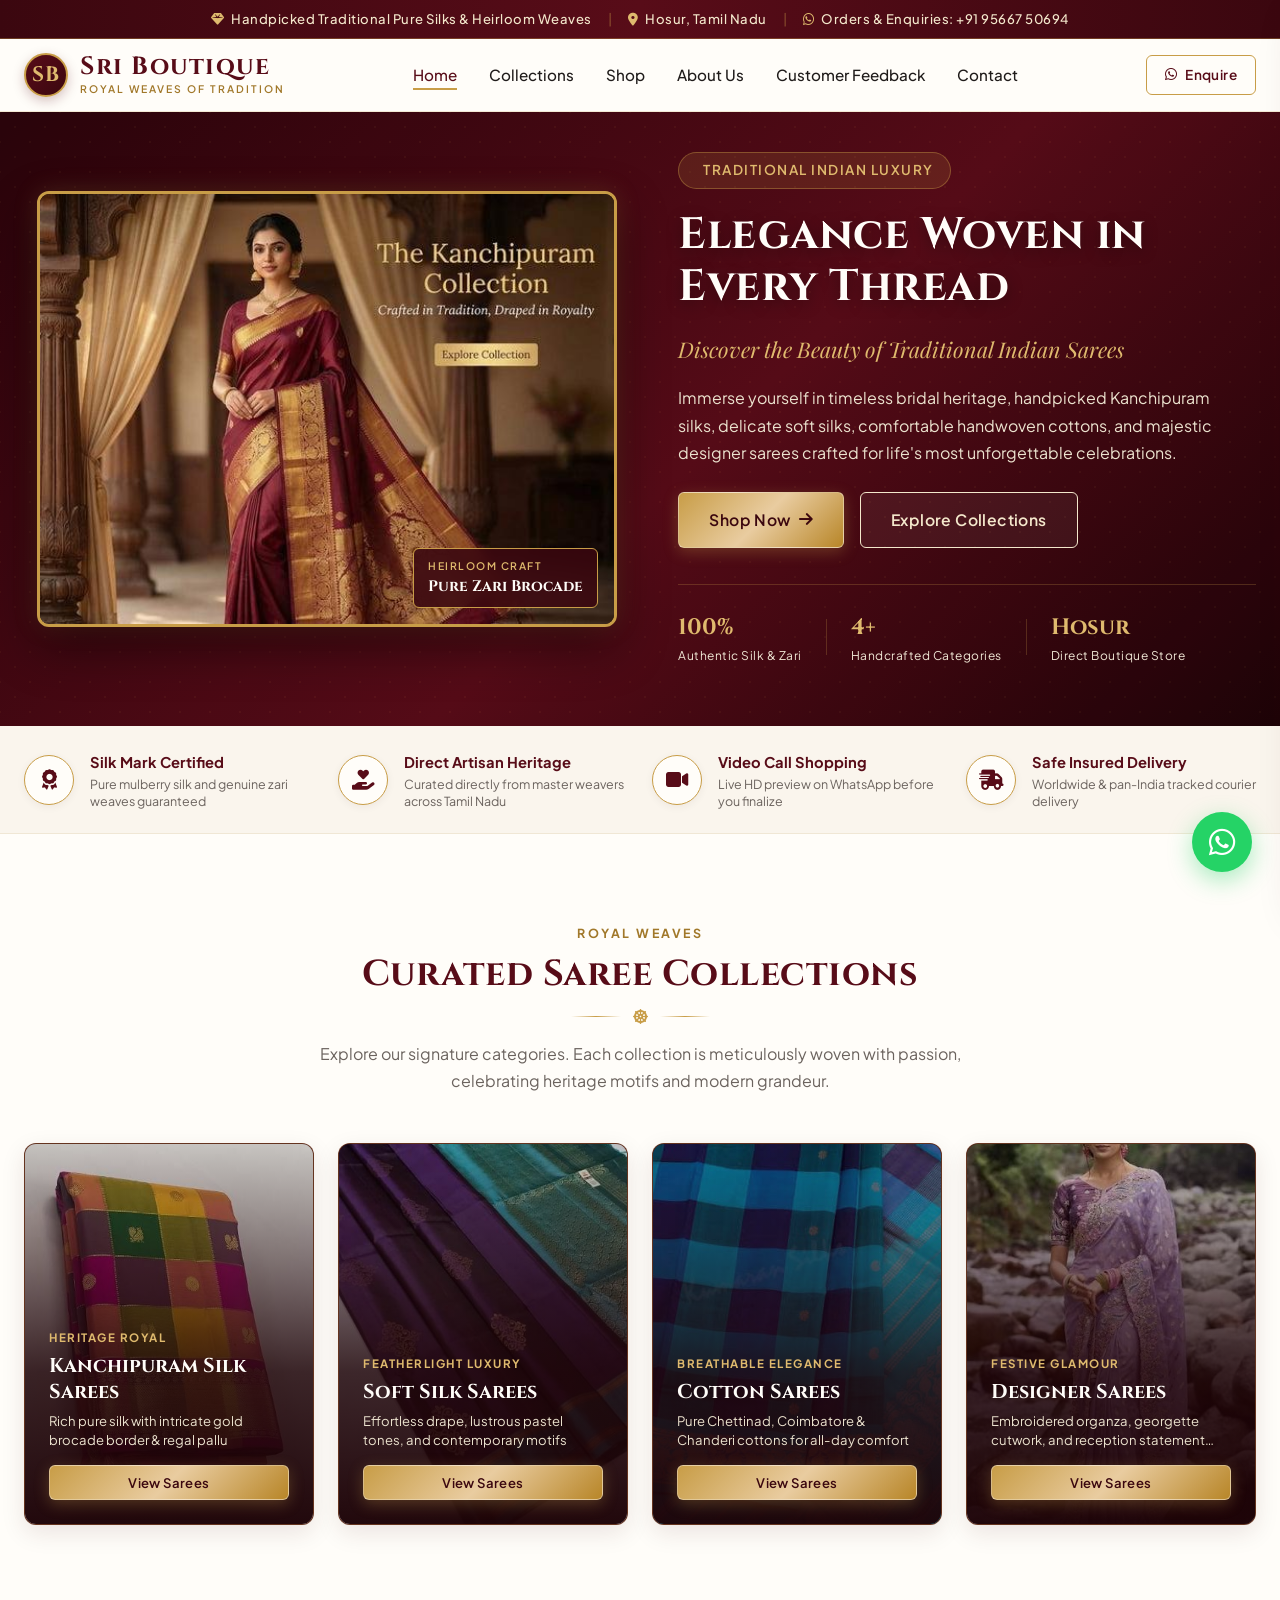
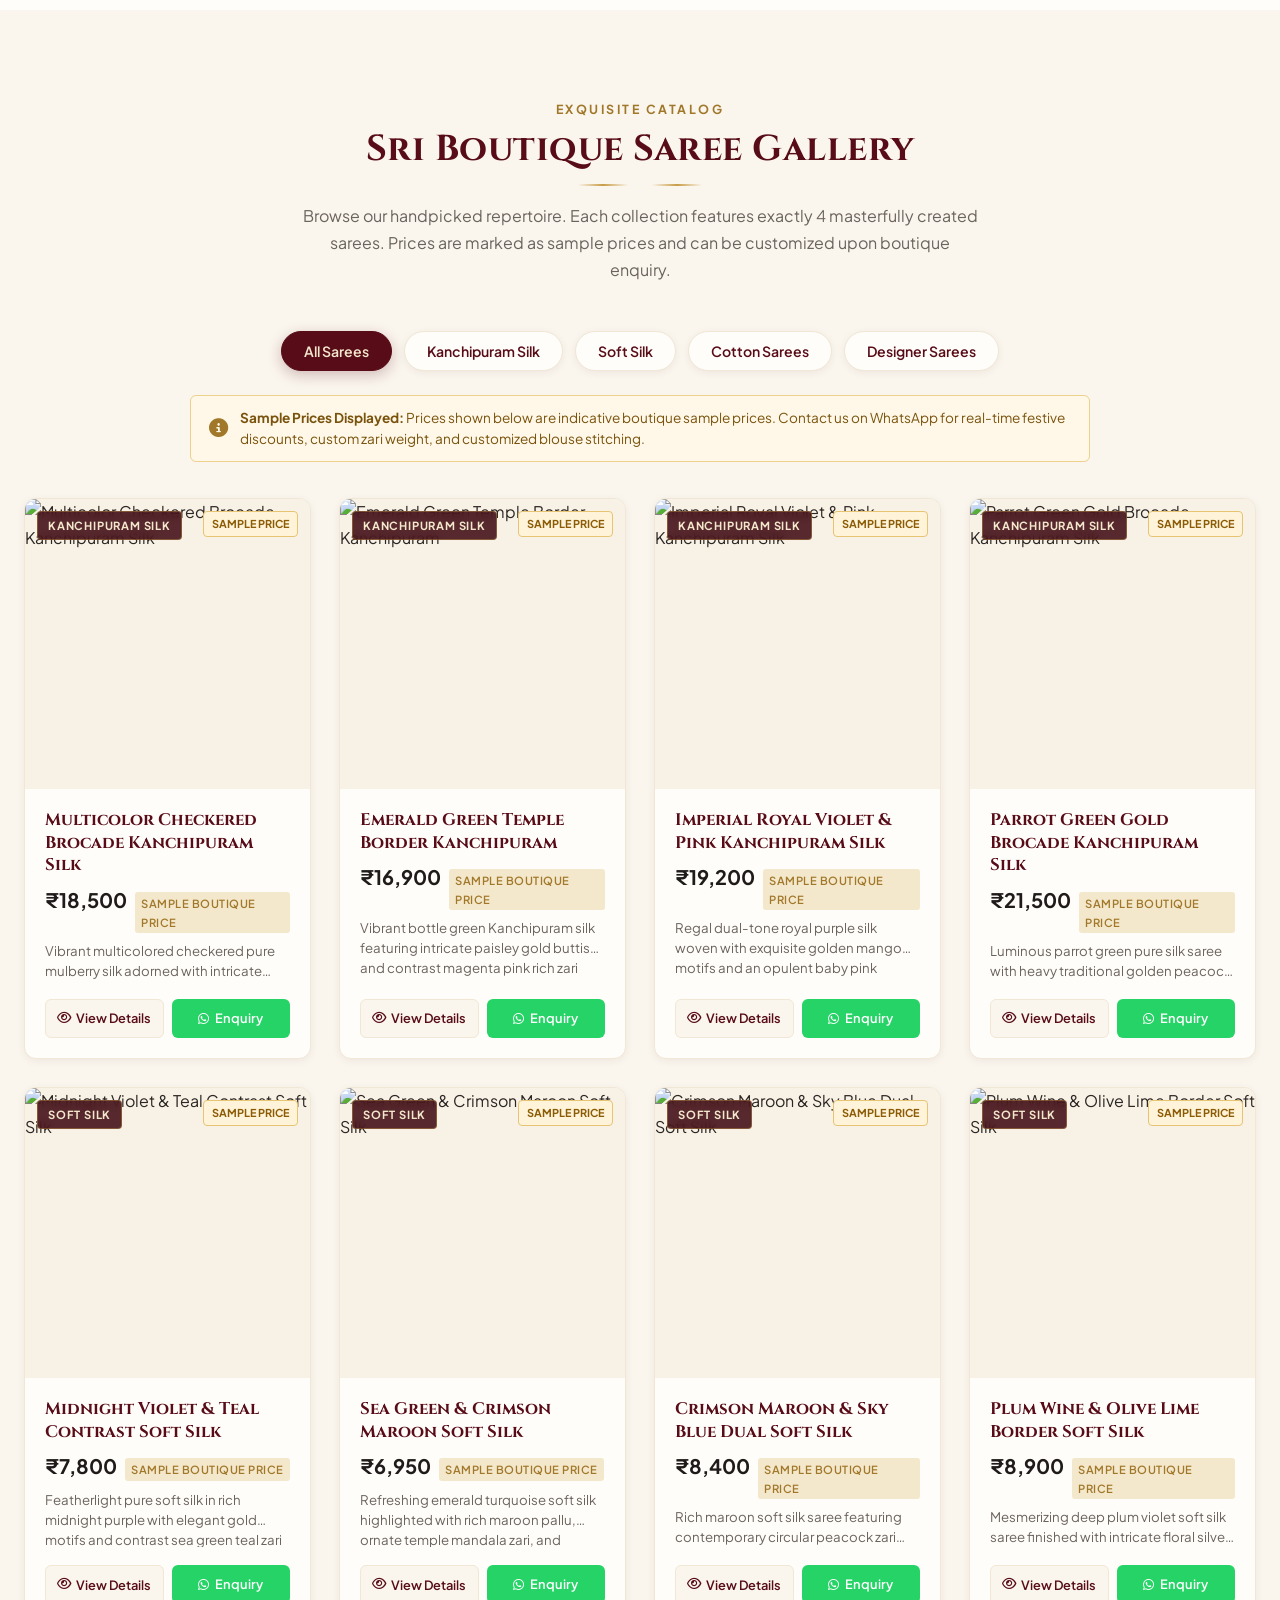
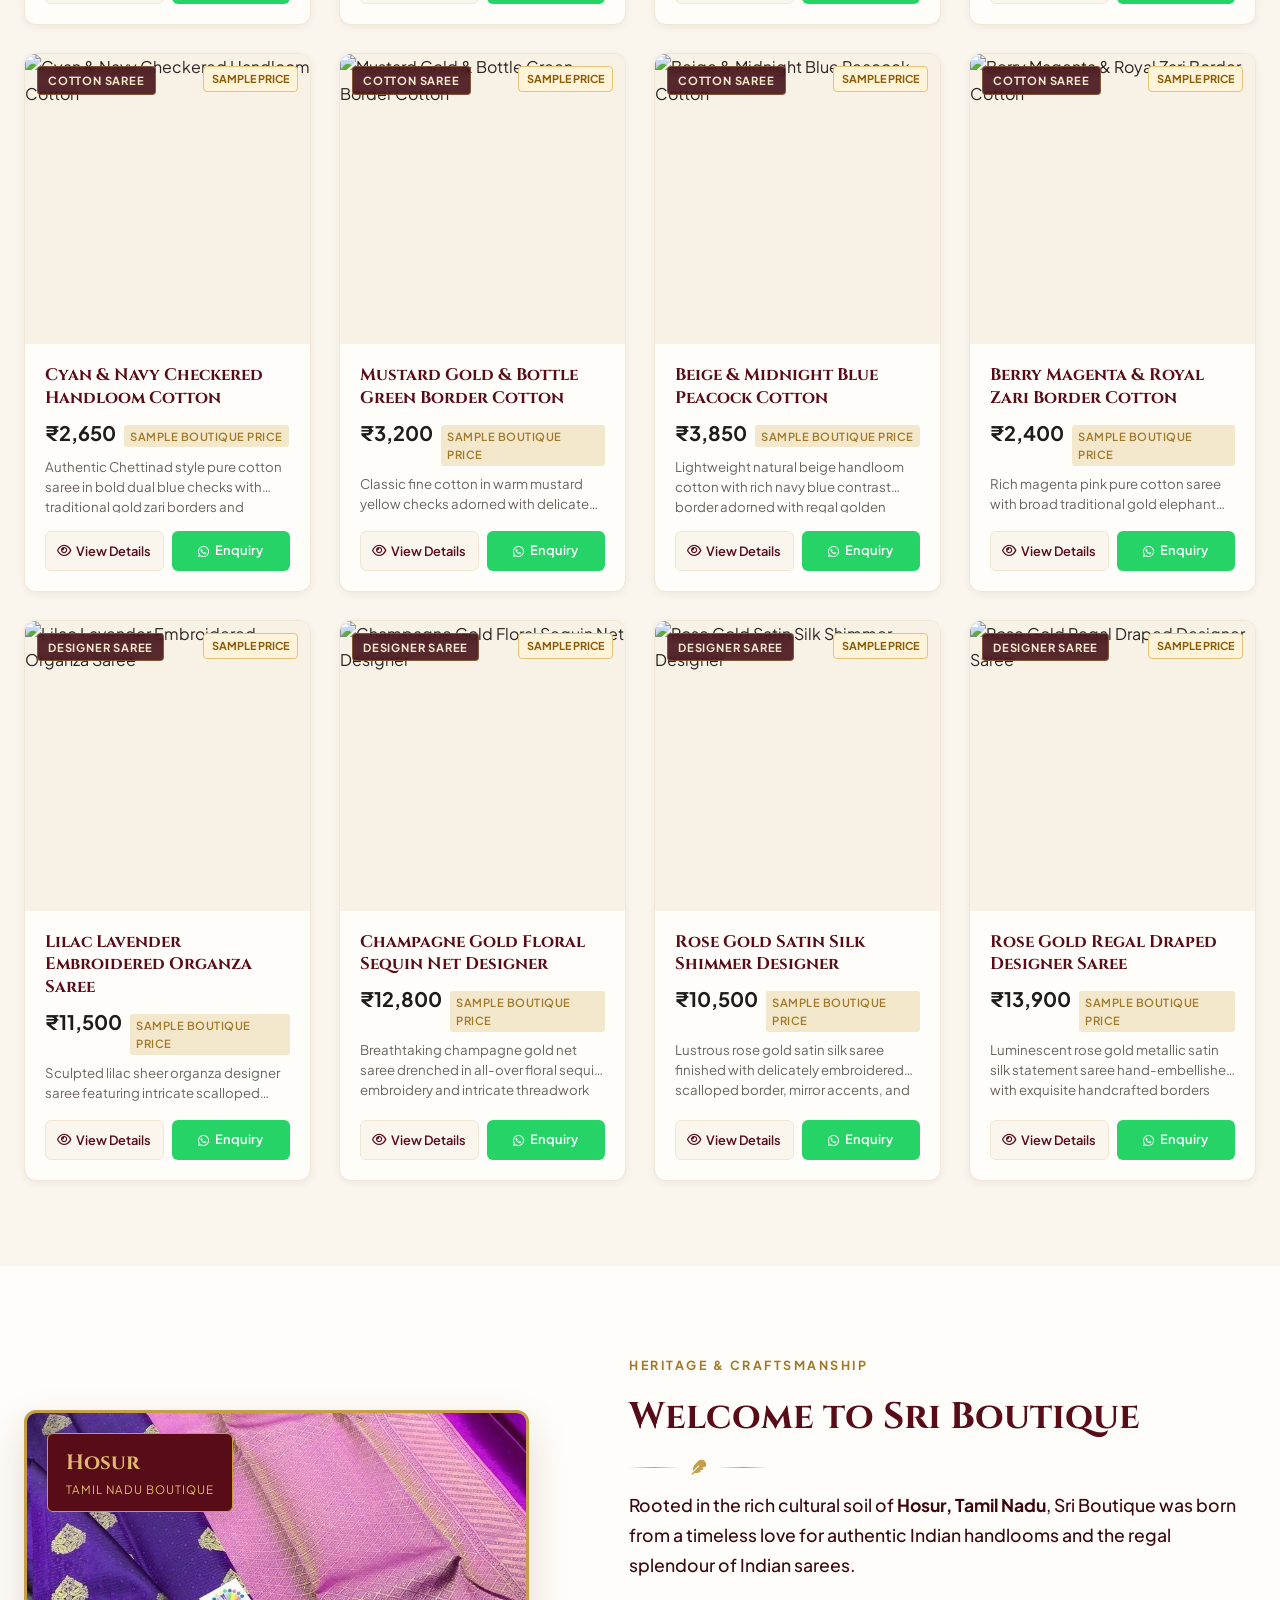
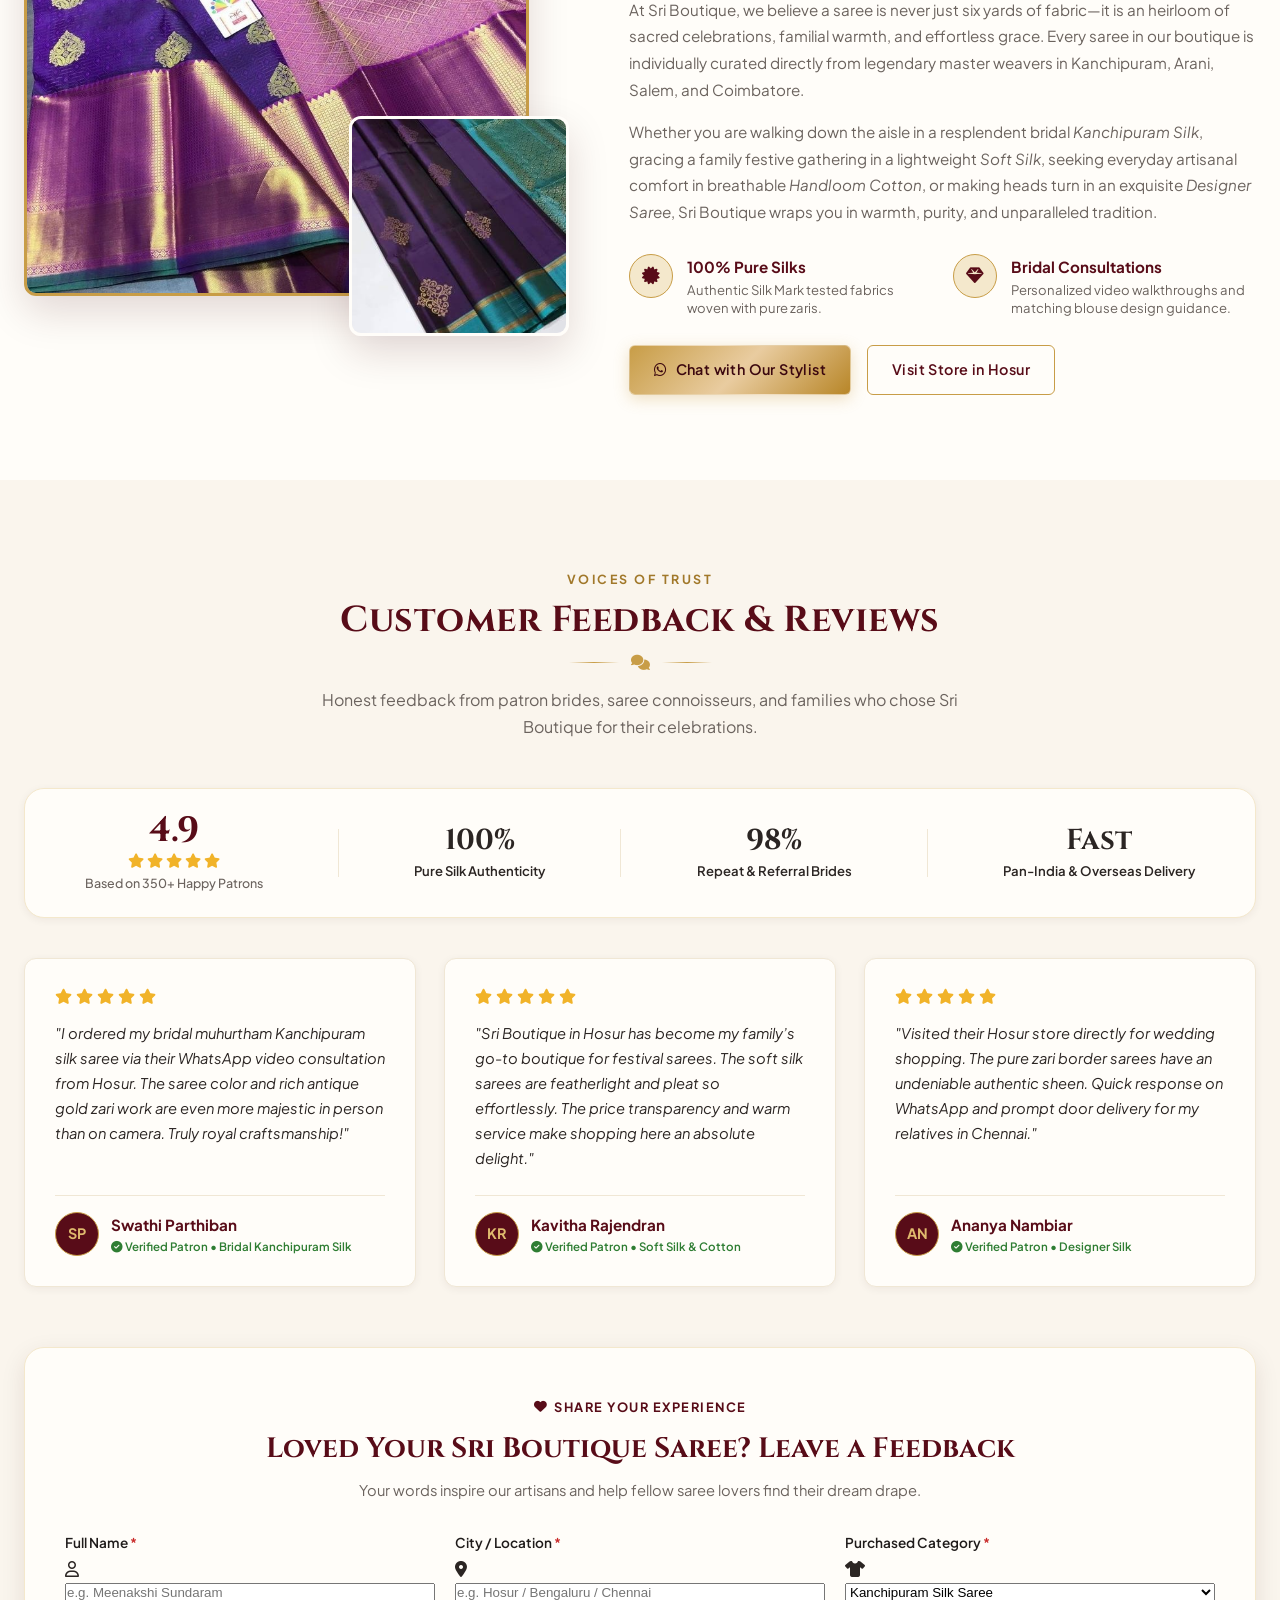
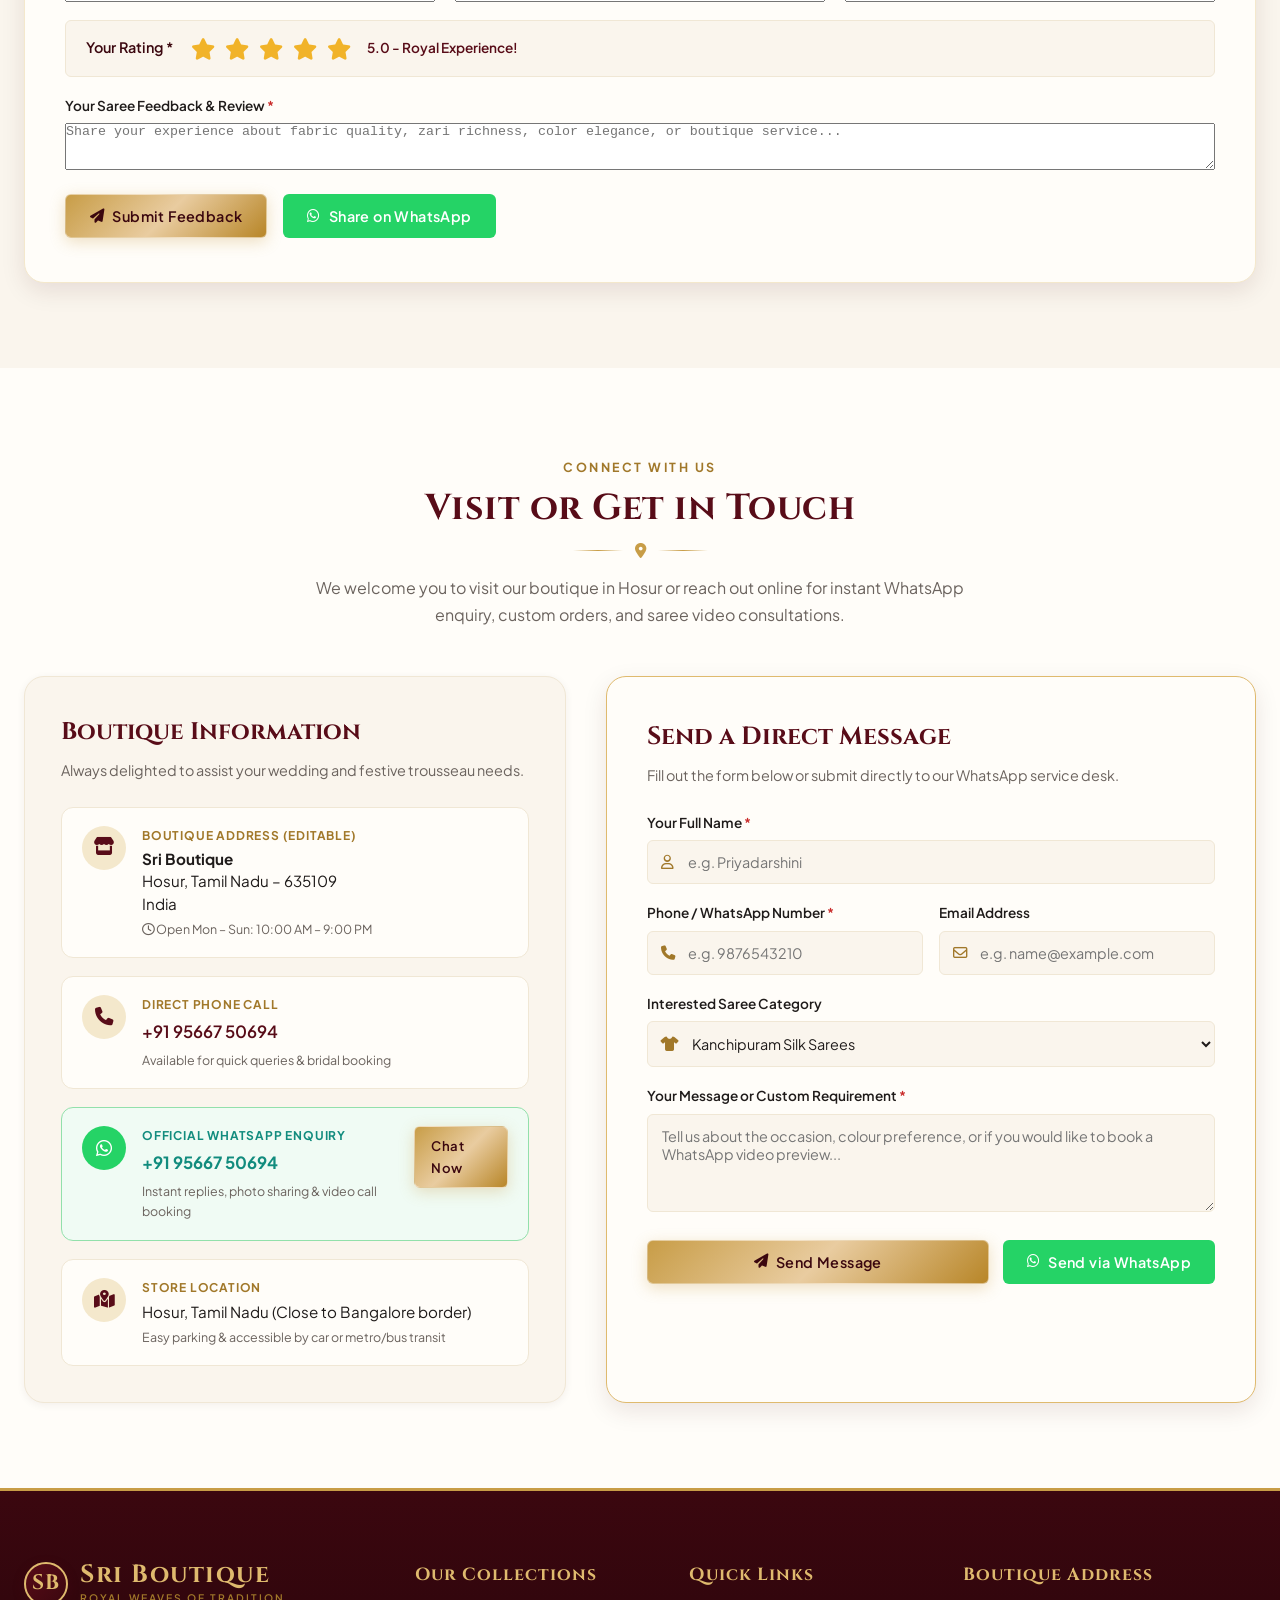
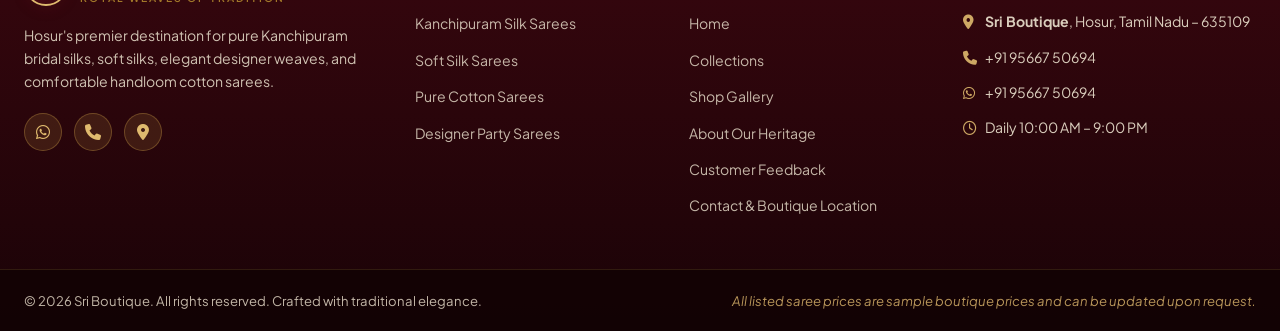
==== commit a8d19bf9: "Update index.html" ====
--- a/index.html
+++ b/index.html
@@ -103,7 +103,7 @@
       <div class="hero-image-pane">
         <!-- Hero Image faithfully preserving whole saree details as requested -->
         <div class="hero-img-box">
-          <img src="images/hero-saree.jpg" alt="Sri Boutique - Kanchipuram Silk Saree Collection in Emerald Green & Antique Pink Zari" id="heroImage" class="hero-img">
+          <img src="./hero-saree.jpg" alt="Sri Boutique - Kanchipuram Silk Saree Collection in Emerald Green & Antique Pink Zari" id="heroImage" class="hero-img">
           <div class="hero-img-accent-tag">
             <span class="accent-subtitle">HEIRLOOM CRAFT</span>
             <span class="accent-title">Pure Zari Brocade</span>
@@ -207,7 +207,7 @@
         <!-- Collection 1: Kanchipuram -->
         <div class="collection-card" onclick="filterShop('kanchipuram')">
           <div class="collection-img-box">
-            <img src="images/kanchi-1.jpg" alt="Kanchipuram Silk Sarees at Sri Boutique">
+            <img src="./kanchi-1.jpg" alt="Kanchipuram Silk Sarees at Sri Boutique">
             <div class="collection-overlay">
               <span class="collection-badge">Heritage Royal</span>
               <h3 class="collection-name">Kanchipuram Silk Sarees</h3>
@@ -220,7 +220,7 @@
         <!-- Collection 2: Soft Silk -->
         <div class="collection-card" onclick="filterShop('soft-silk')">
           <div class="collection-img-box">
-            <img src="images/silk-1.jpg" alt="Soft Silk Sarees at Sri Boutique">
+            <img src="./silk-1.jpg" alt="Soft Silk Sarees at Sri Boutique">
             <div class="collection-overlay">
               <span class="collection-badge">Featherlight Luxury</span>
               <h3 class="collection-name">Soft Silk Sarees</h3>
@@ -233,7 +233,7 @@
         <!-- Collection 3: Cotton -->
         <div class="collection-card" onclick="filterShop('cotton')">
           <div class="collection-img-box">
-            <img src="images/cotton-1.jpg" alt="Cotton Sarees at Sri Boutique">
+            <img src="./cotton-1.jpg" alt="Cotton Sarees at Sri Boutique">
             <div class="collection-overlay">
               <span class="collection-badge">Breathable Elegance</span>
               <h3 class="collection-name">Cotton Sarees</h3>
@@ -246,7 +246,7 @@
         <!-- Collection 4: Designer -->
         <div class="collection-card" onclick="filterShop('designer')">
           <div class="collection-img-box">
-            <img src="images/designer-1.jpg" alt="Designer Sarees at Sri Boutique">
+            <img src="./designer-1.jpg" alt="Designer Sarees at Sri Boutique">
             <div class="collection-overlay">
               <span class="collection-badge">Festive Glamour</span>
               <h3 class="collection-name">Designer Sarees</h3>
@@ -303,14 +303,14 @@
       <div class="about-grid">
         <div class="about-images-wrapper">
           <div class="about-main-image-card">
-            <img src="images/kanchi-3.jpg" alt="About Sri Boutique - Traditional Indian Weaves" class="about-img">
+            <img src="./kanchi-3.jpg" alt="About Sri Boutique - Traditional Indian Weaves" class="about-img">
             <div class="about-experience-badge">
               <span class="exp-years">Hosur</span>
               <span class="exp-text">Tamil Nadu Boutique</span>
             </div>
           </div>
           <div class="about-accent-image-card">
-            <img src="images/silk-1.jpg" alt="Authentic Handloom Details" class="about-sub-img">
+            <img src="./silk-1.jpg" alt="Authentic Handloom Details" class="about-sub-img">
           </div>
         </div>
 
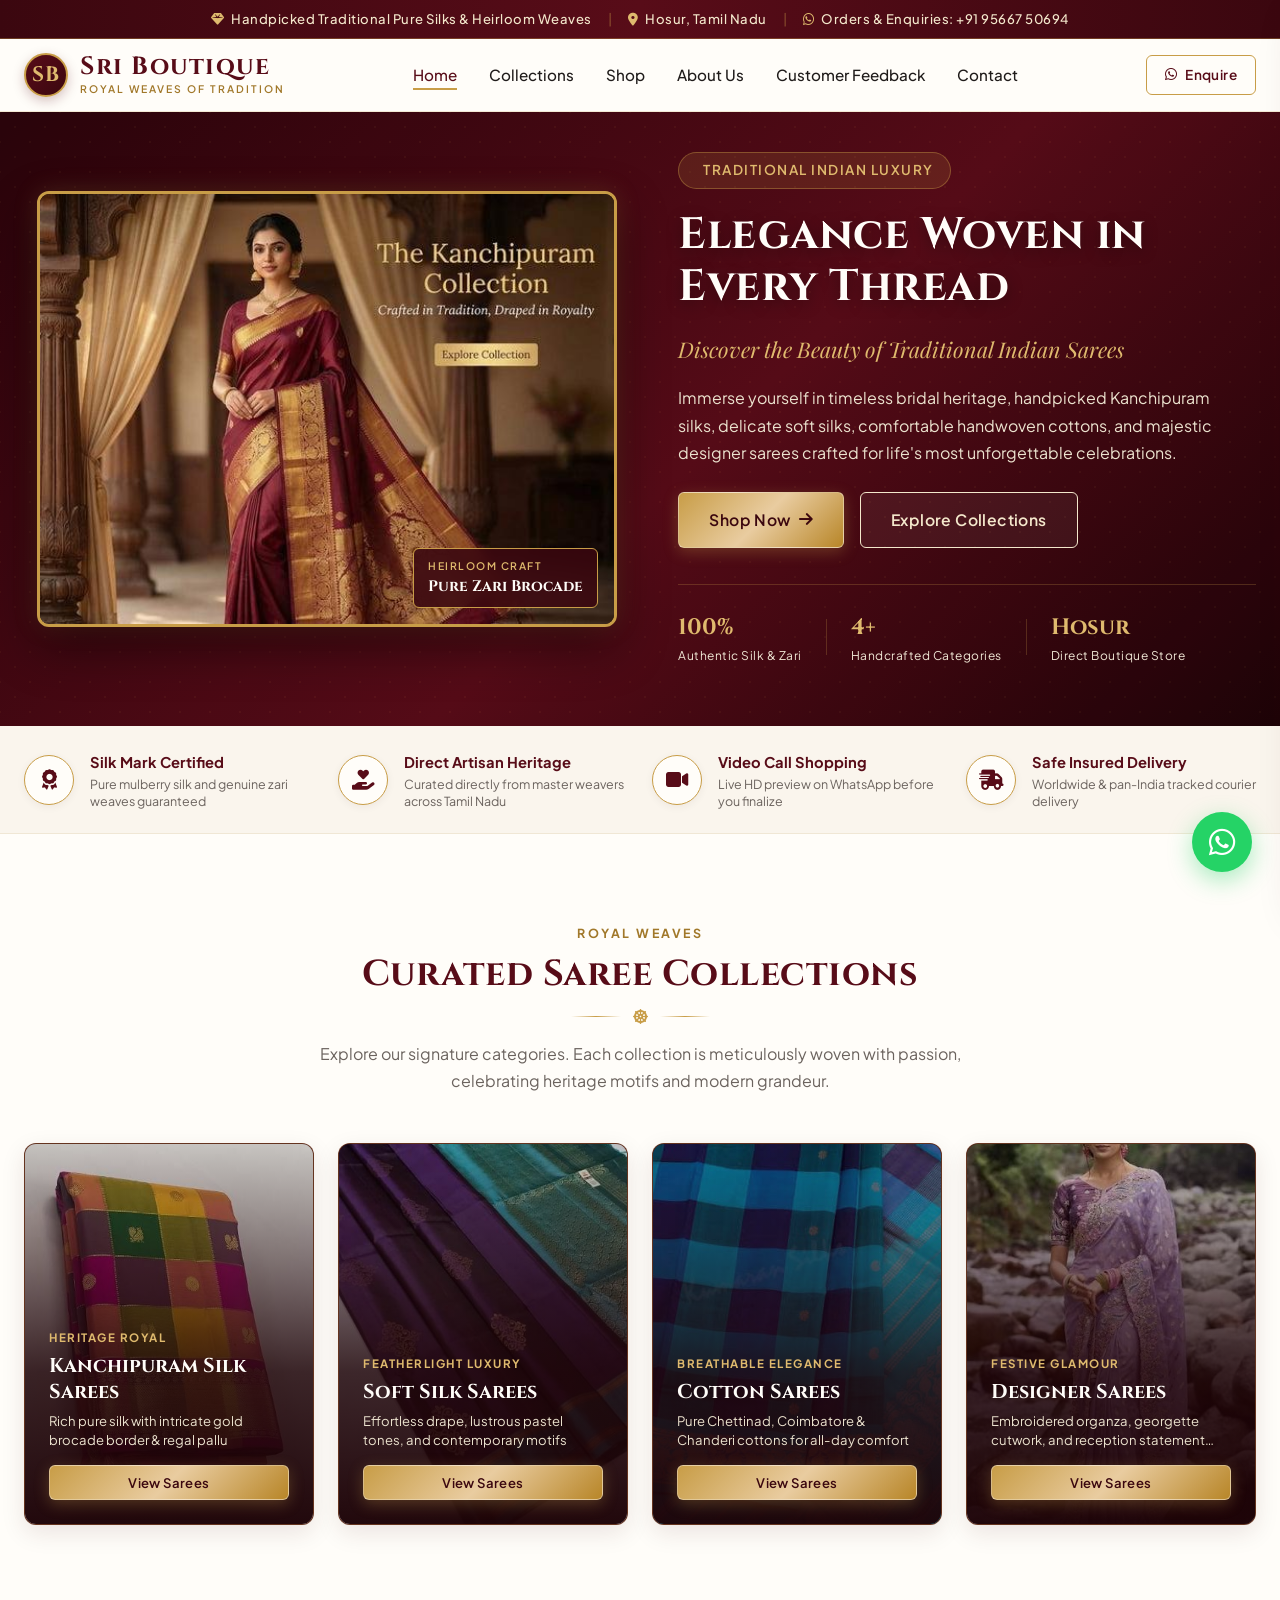
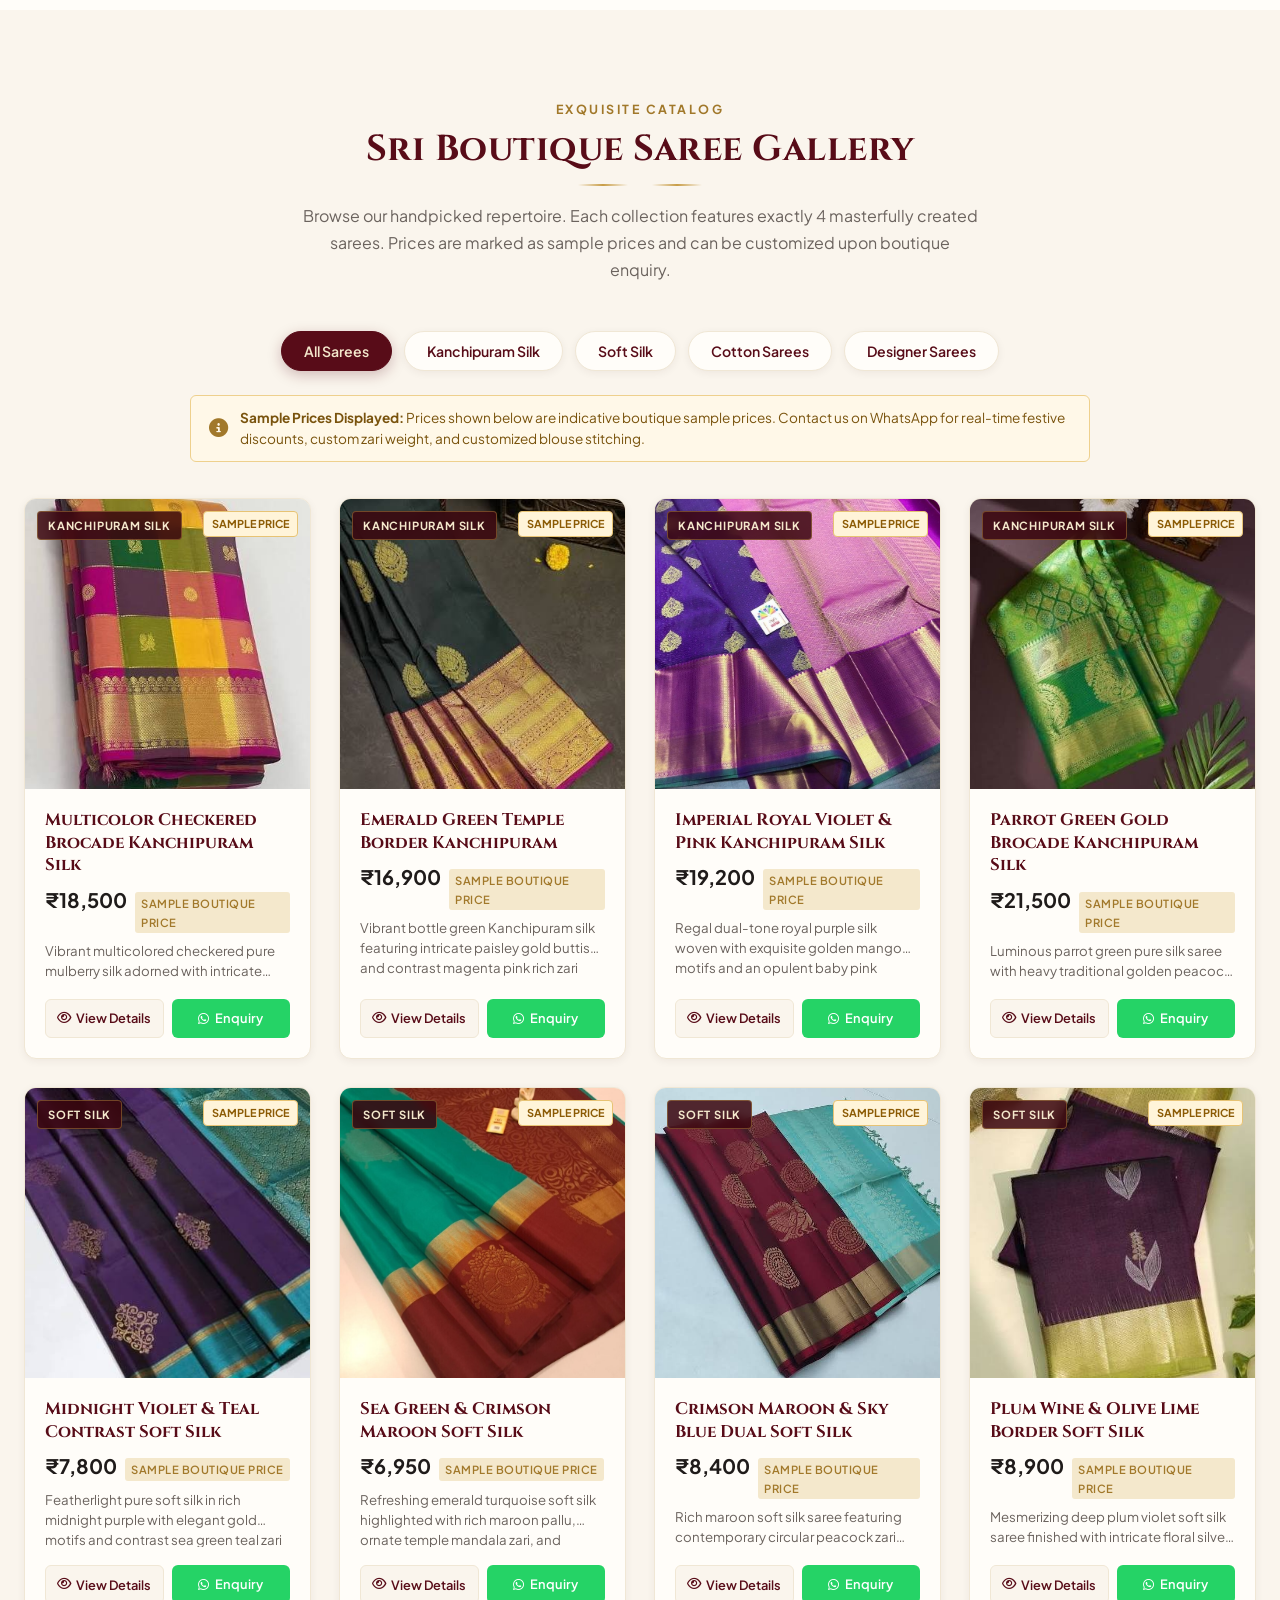
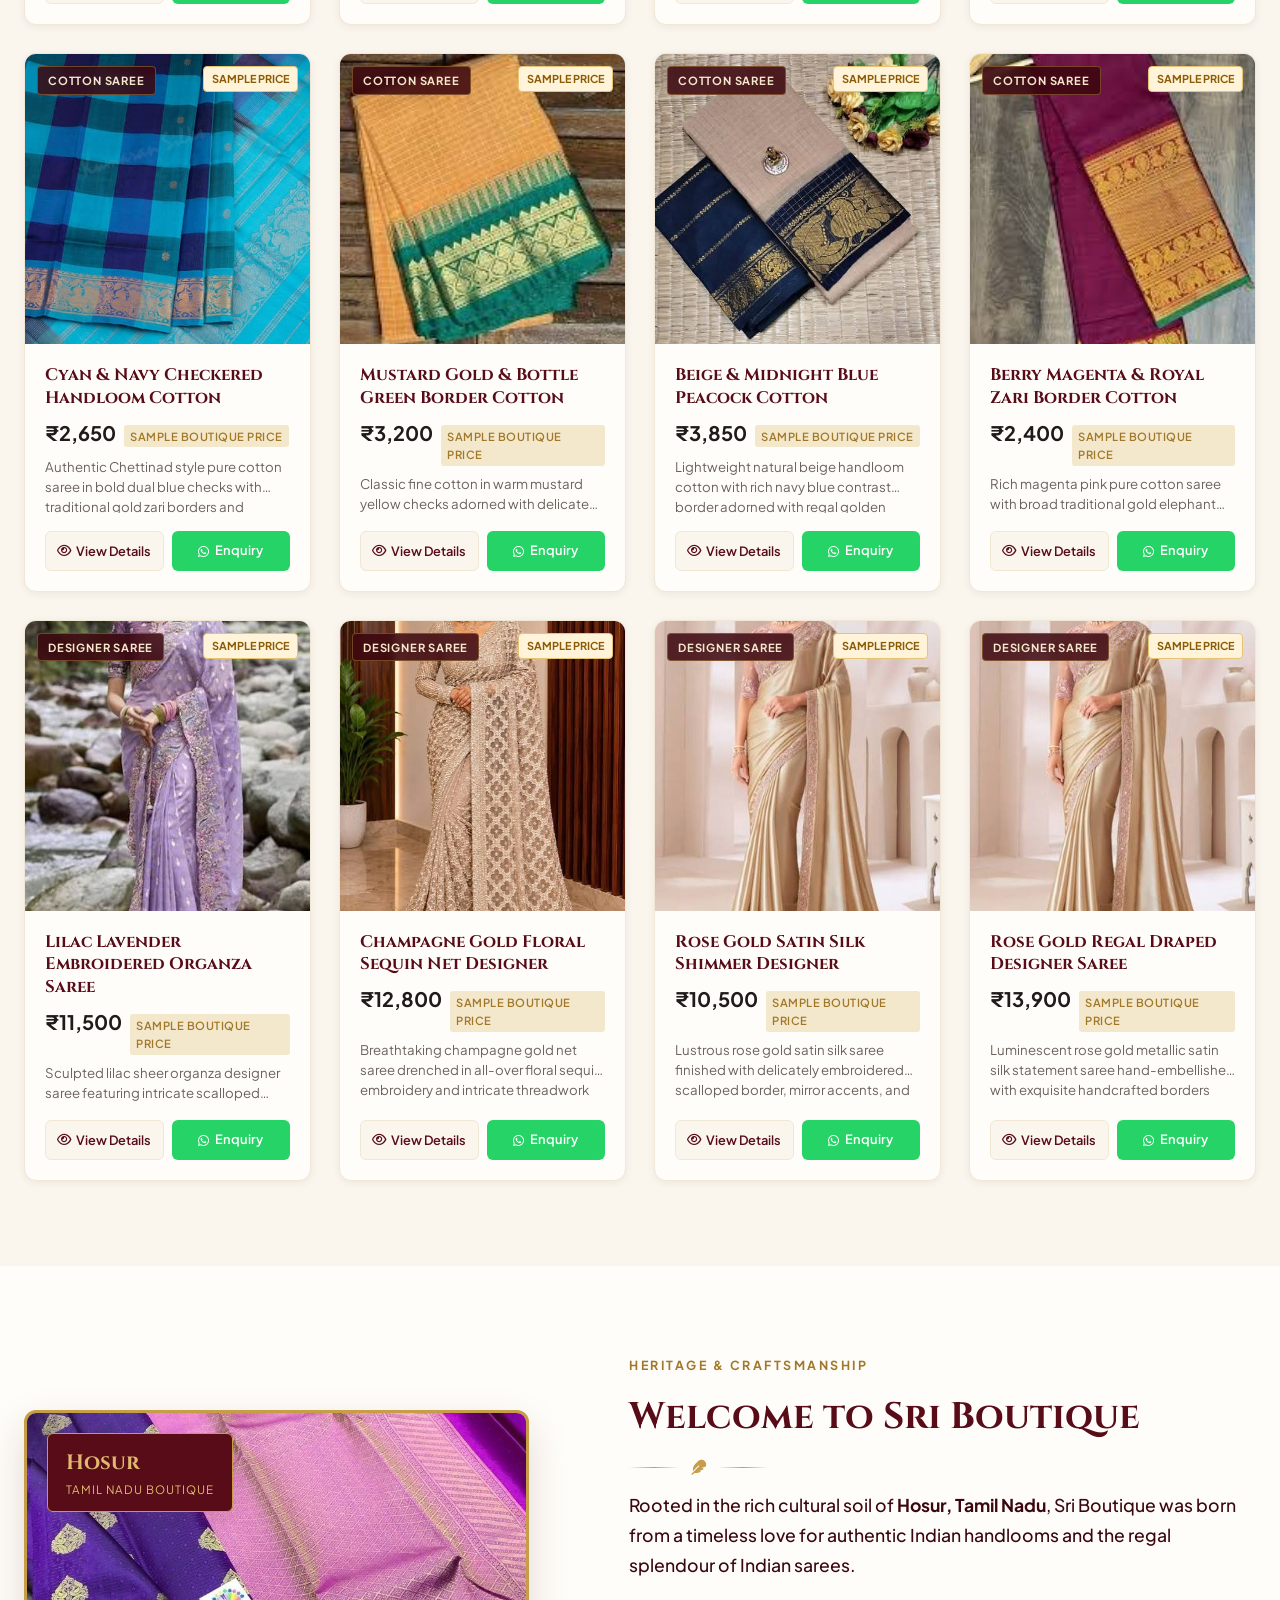
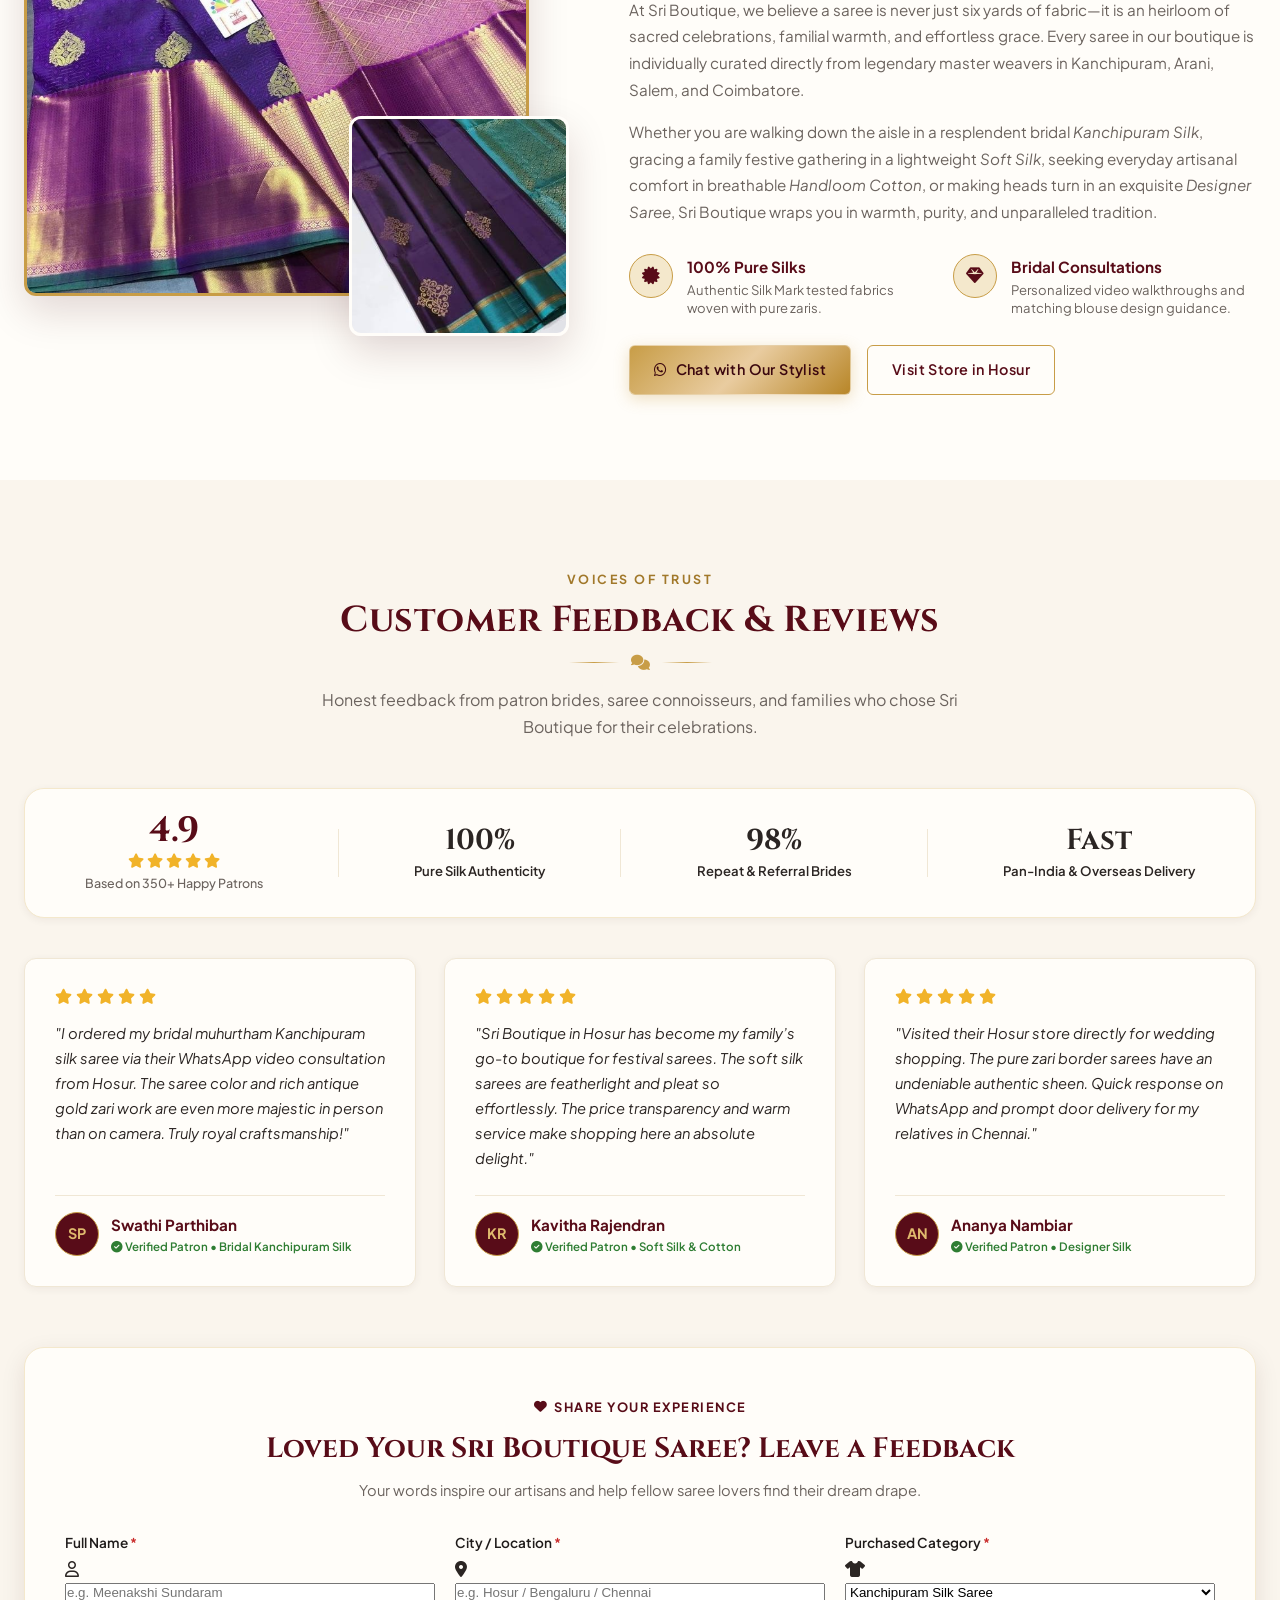
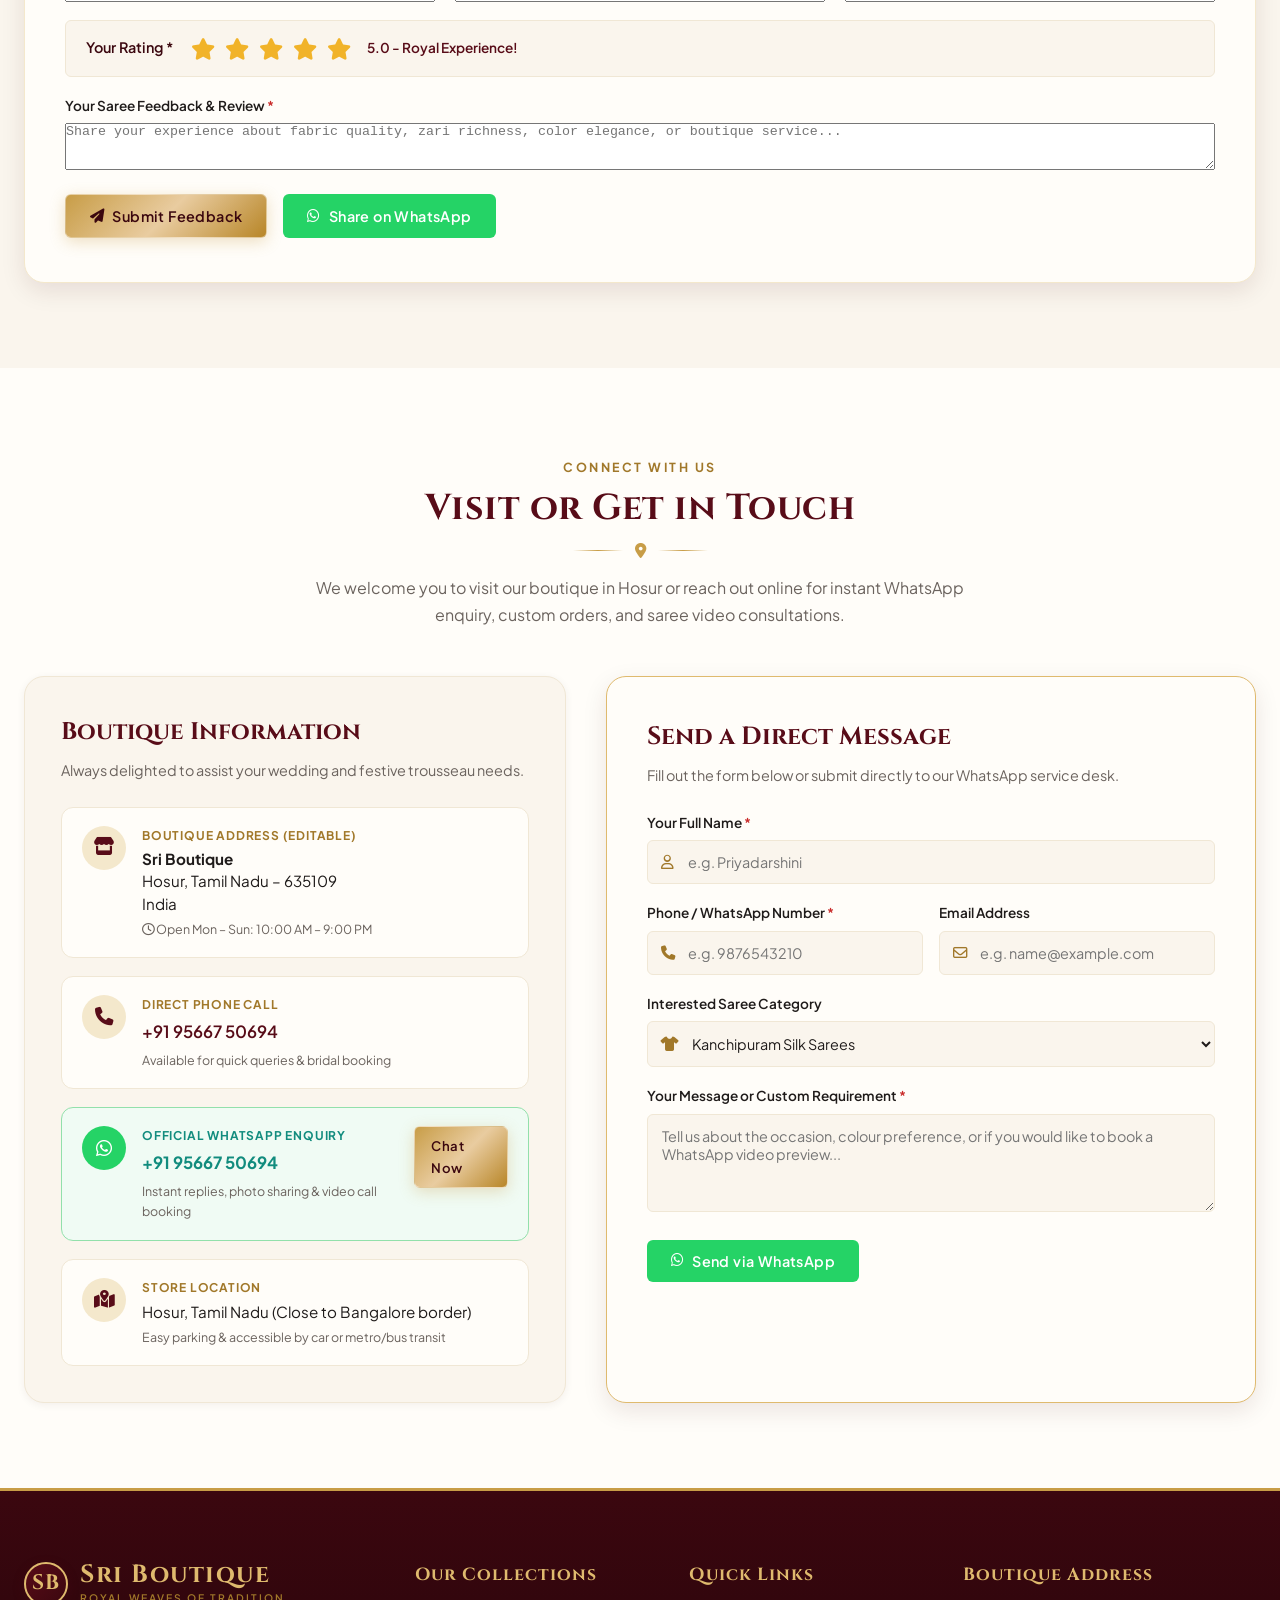
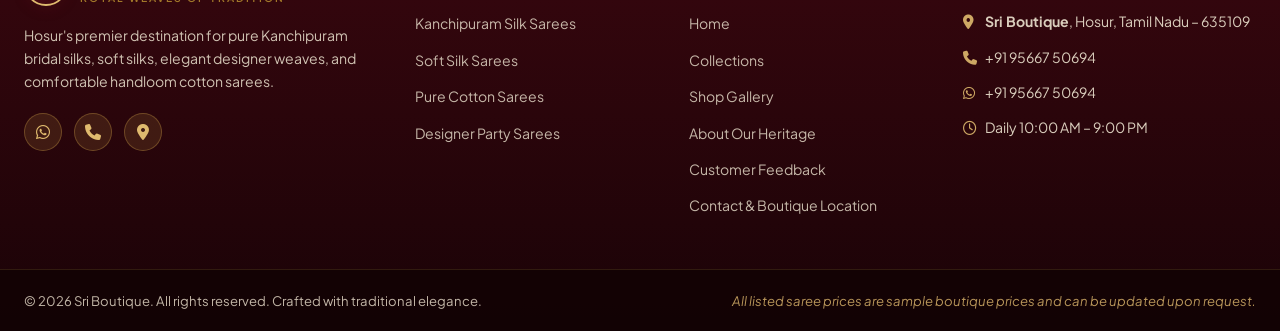
==== commit 31a4f39b: "Update index.html" ====
--- a/index.html
+++ b/index.html
@@ -674,9 +674,6 @@
             </div>
 
             <div class="form-actions-row">
-              <button type="submit" class="btn btn-gold btn-submit">
-                <i class="fa-solid fa-paper-plane"></i> Send Message
-              </button>
               <button type="button" class="btn btn-wa-green" onclick="submitViaWhatsApp()">
                 <i class="fa-brands fa-whatsapp"></i> Send via WhatsApp
               </button>
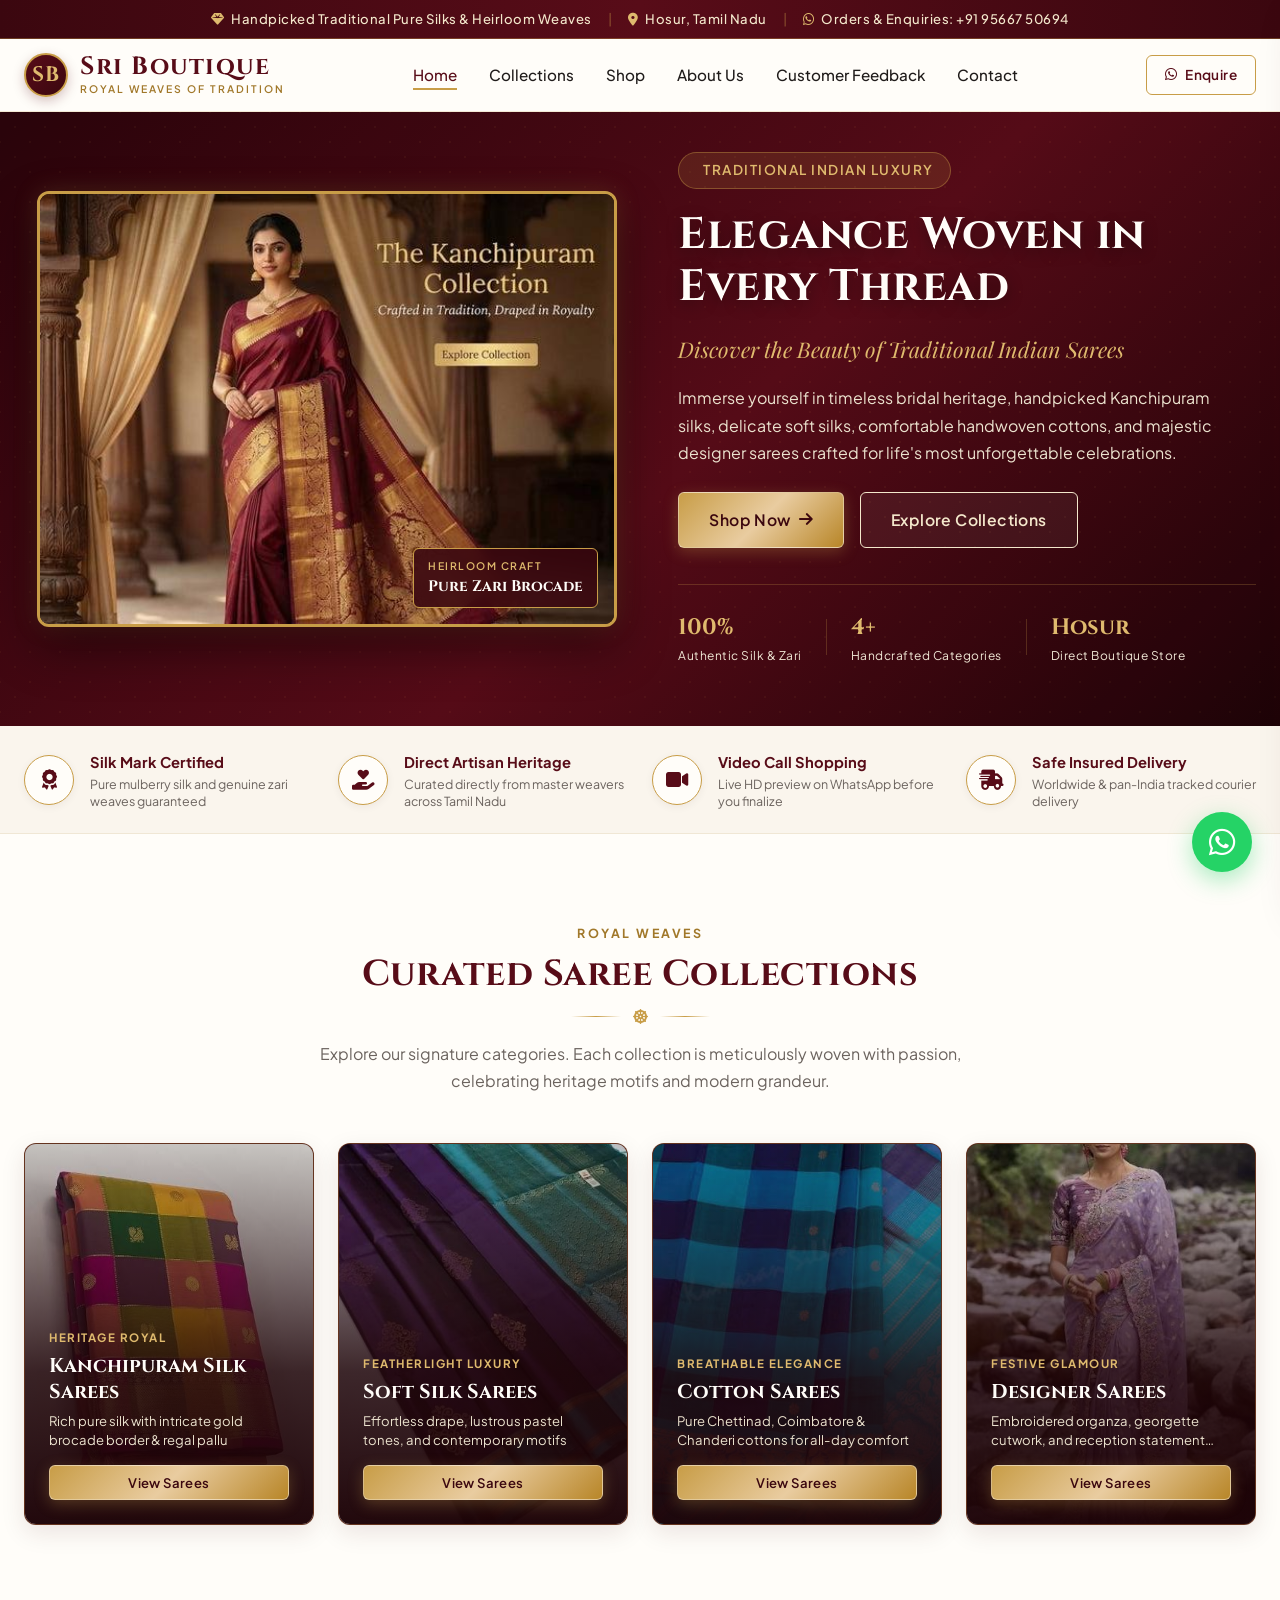
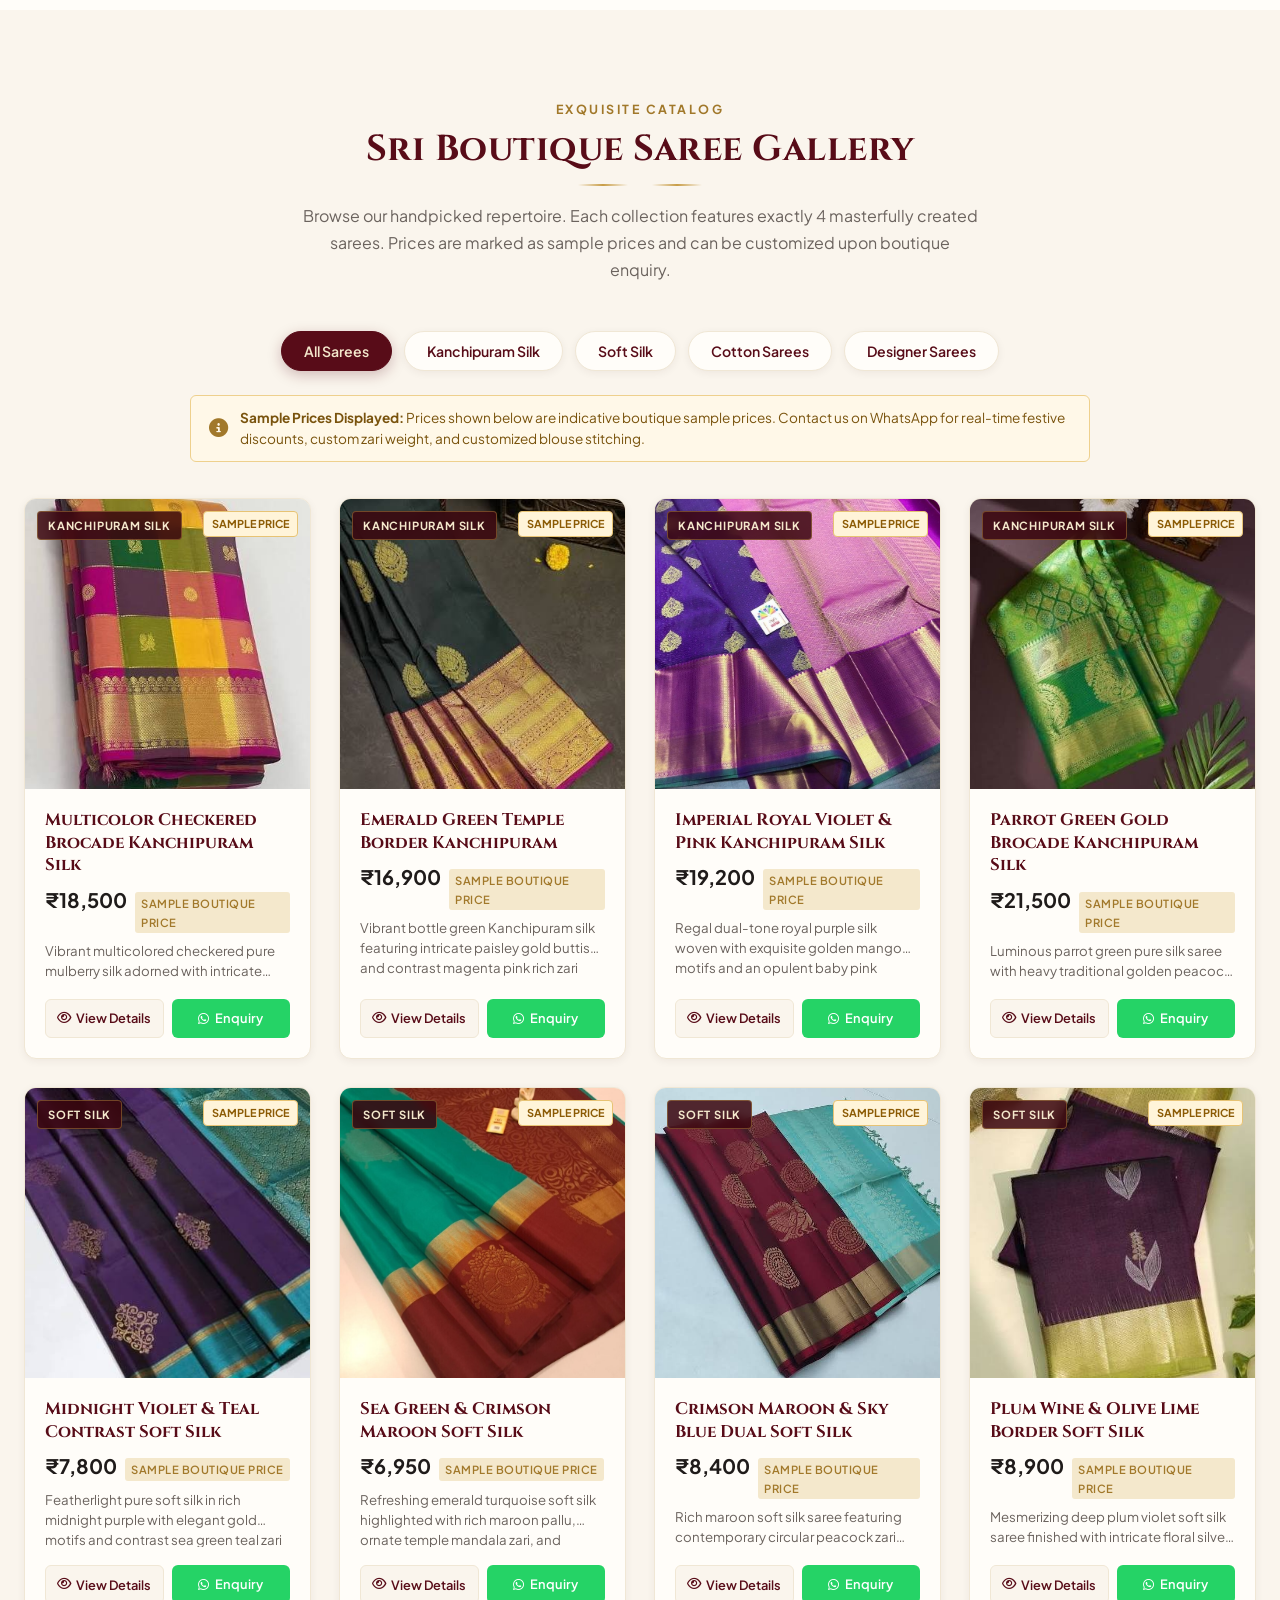
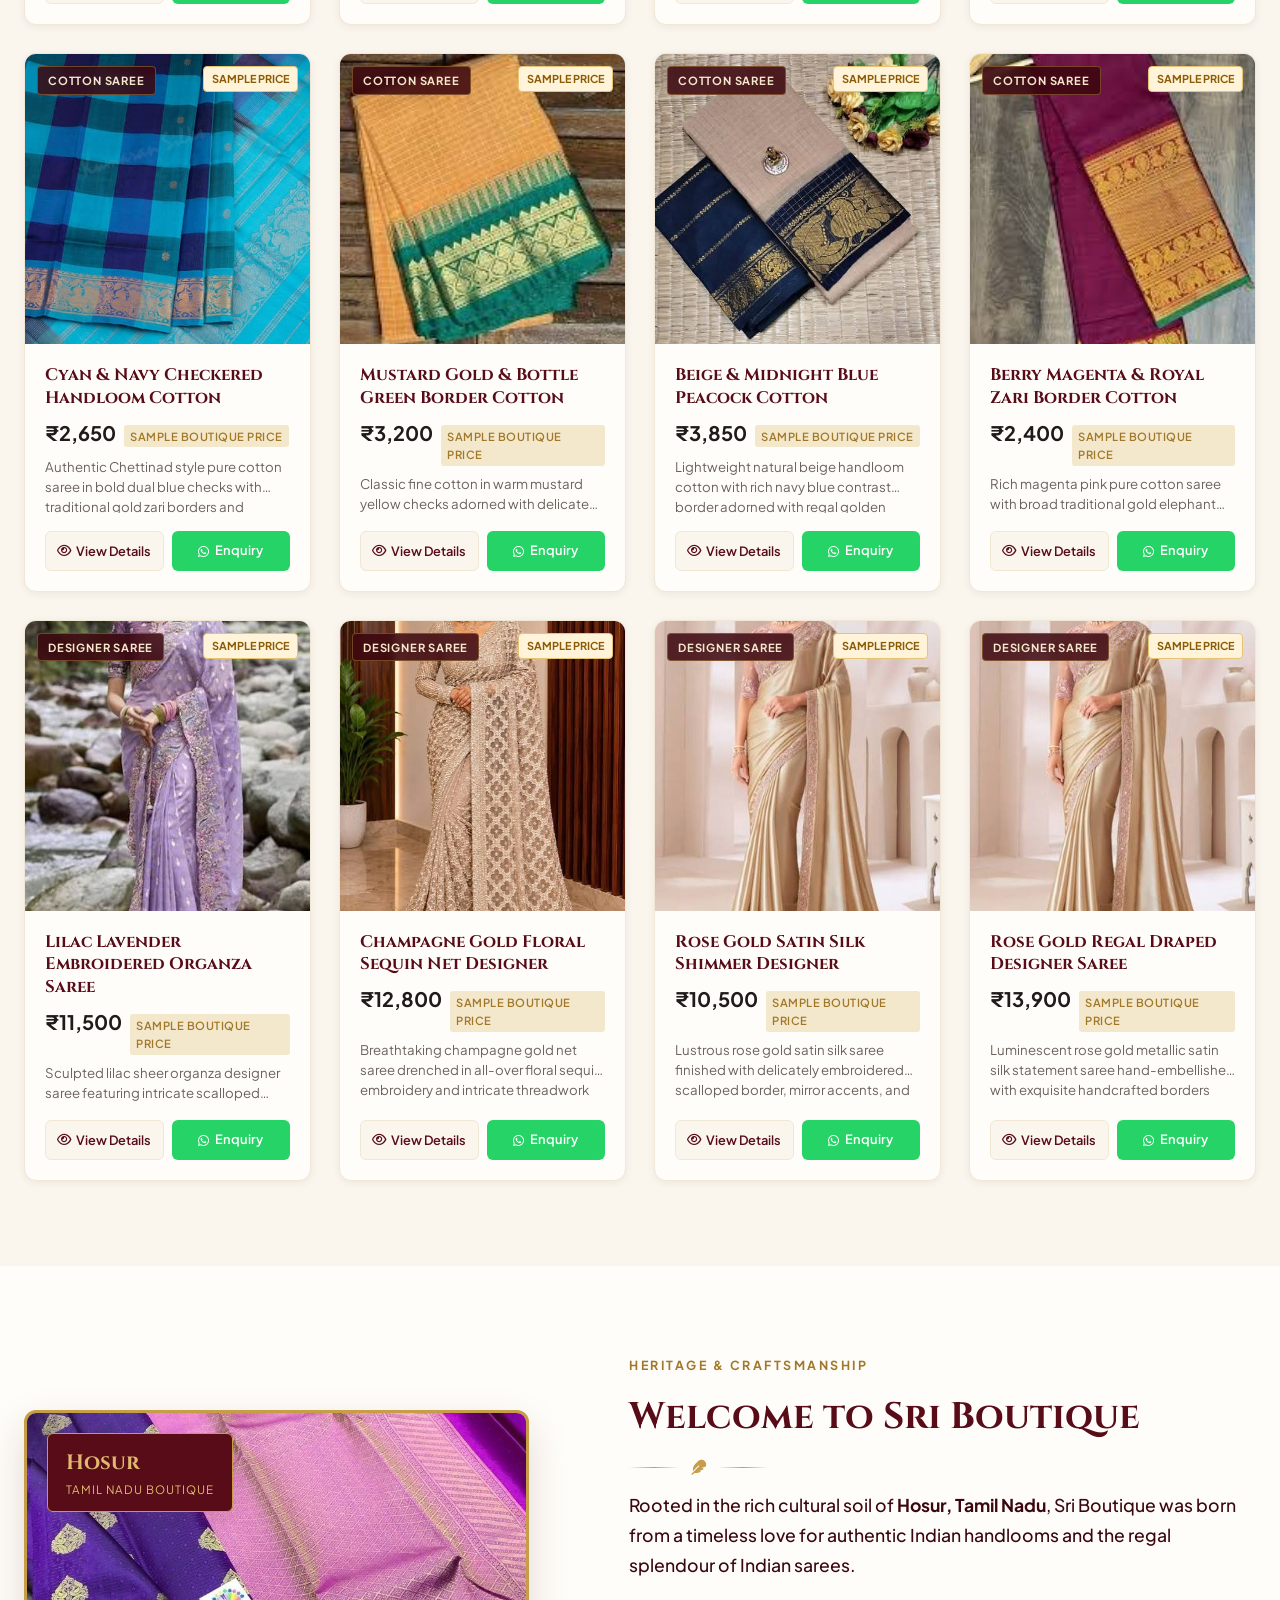
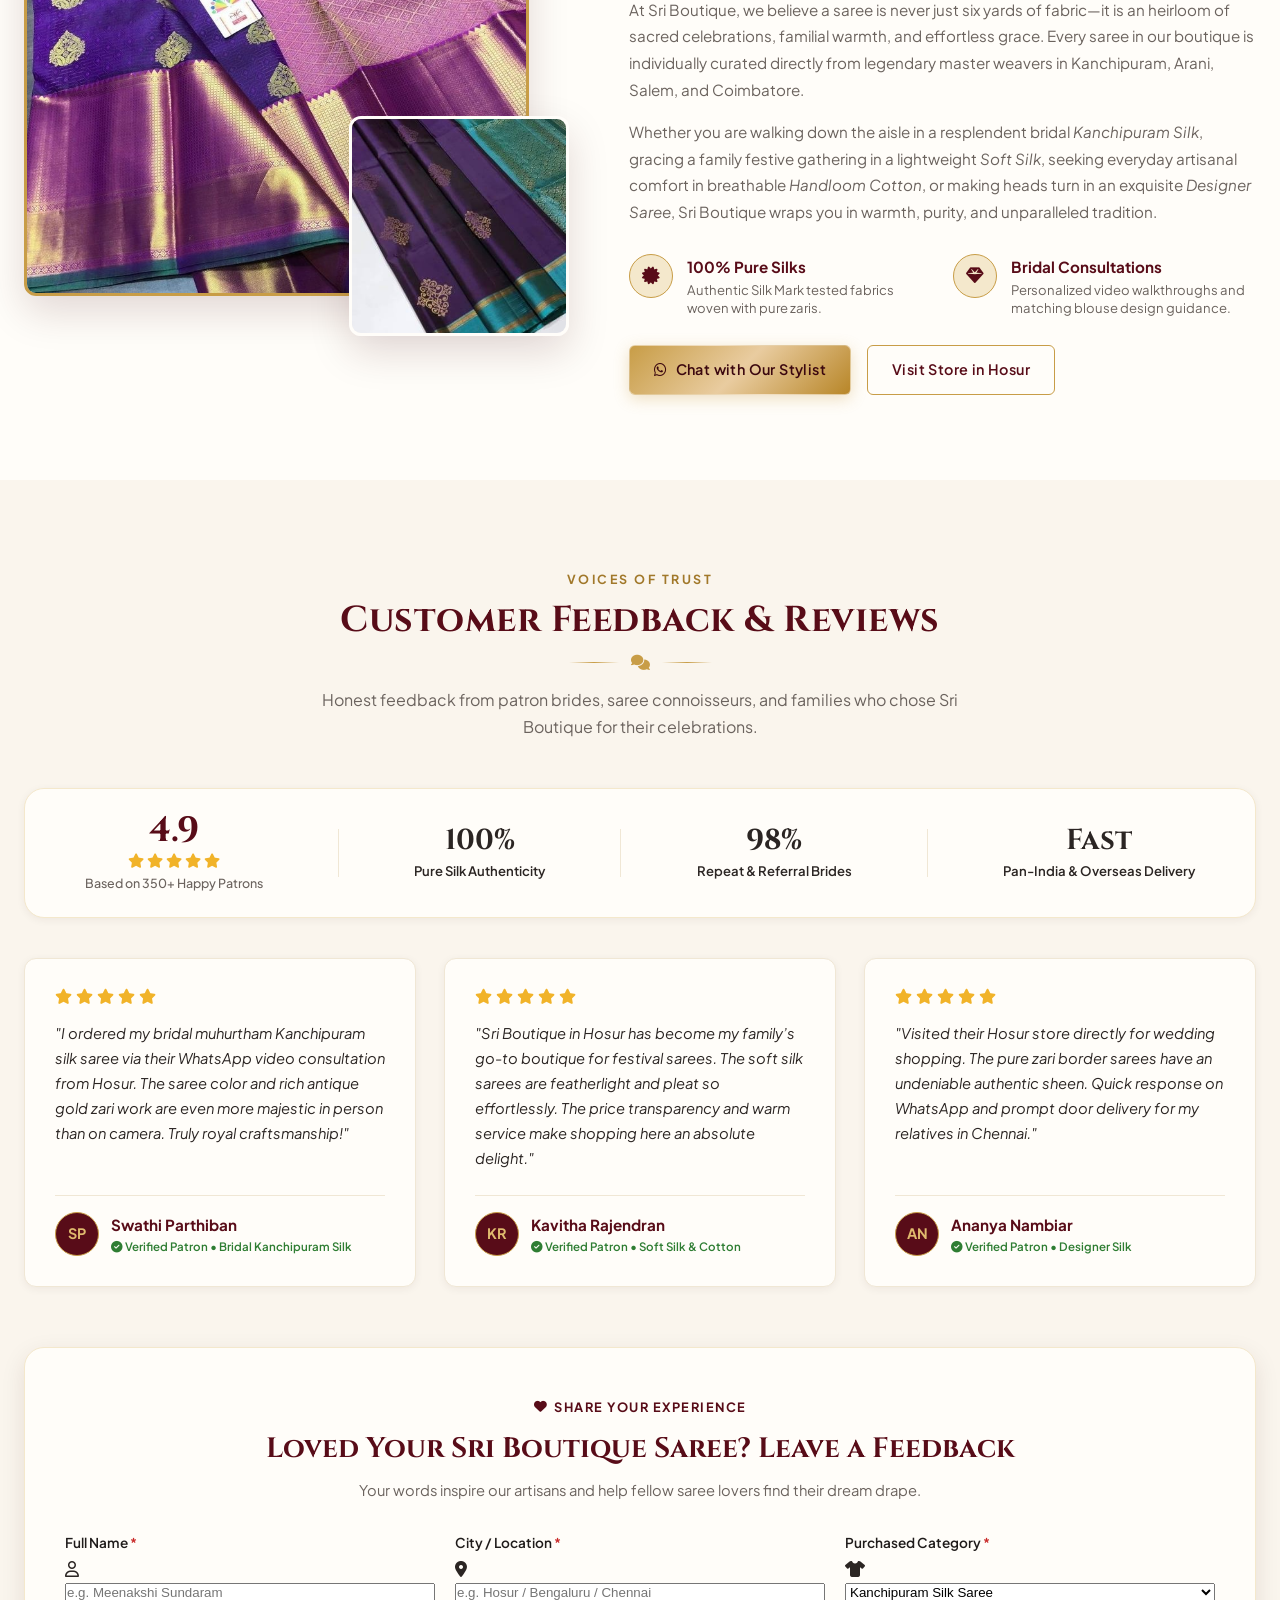
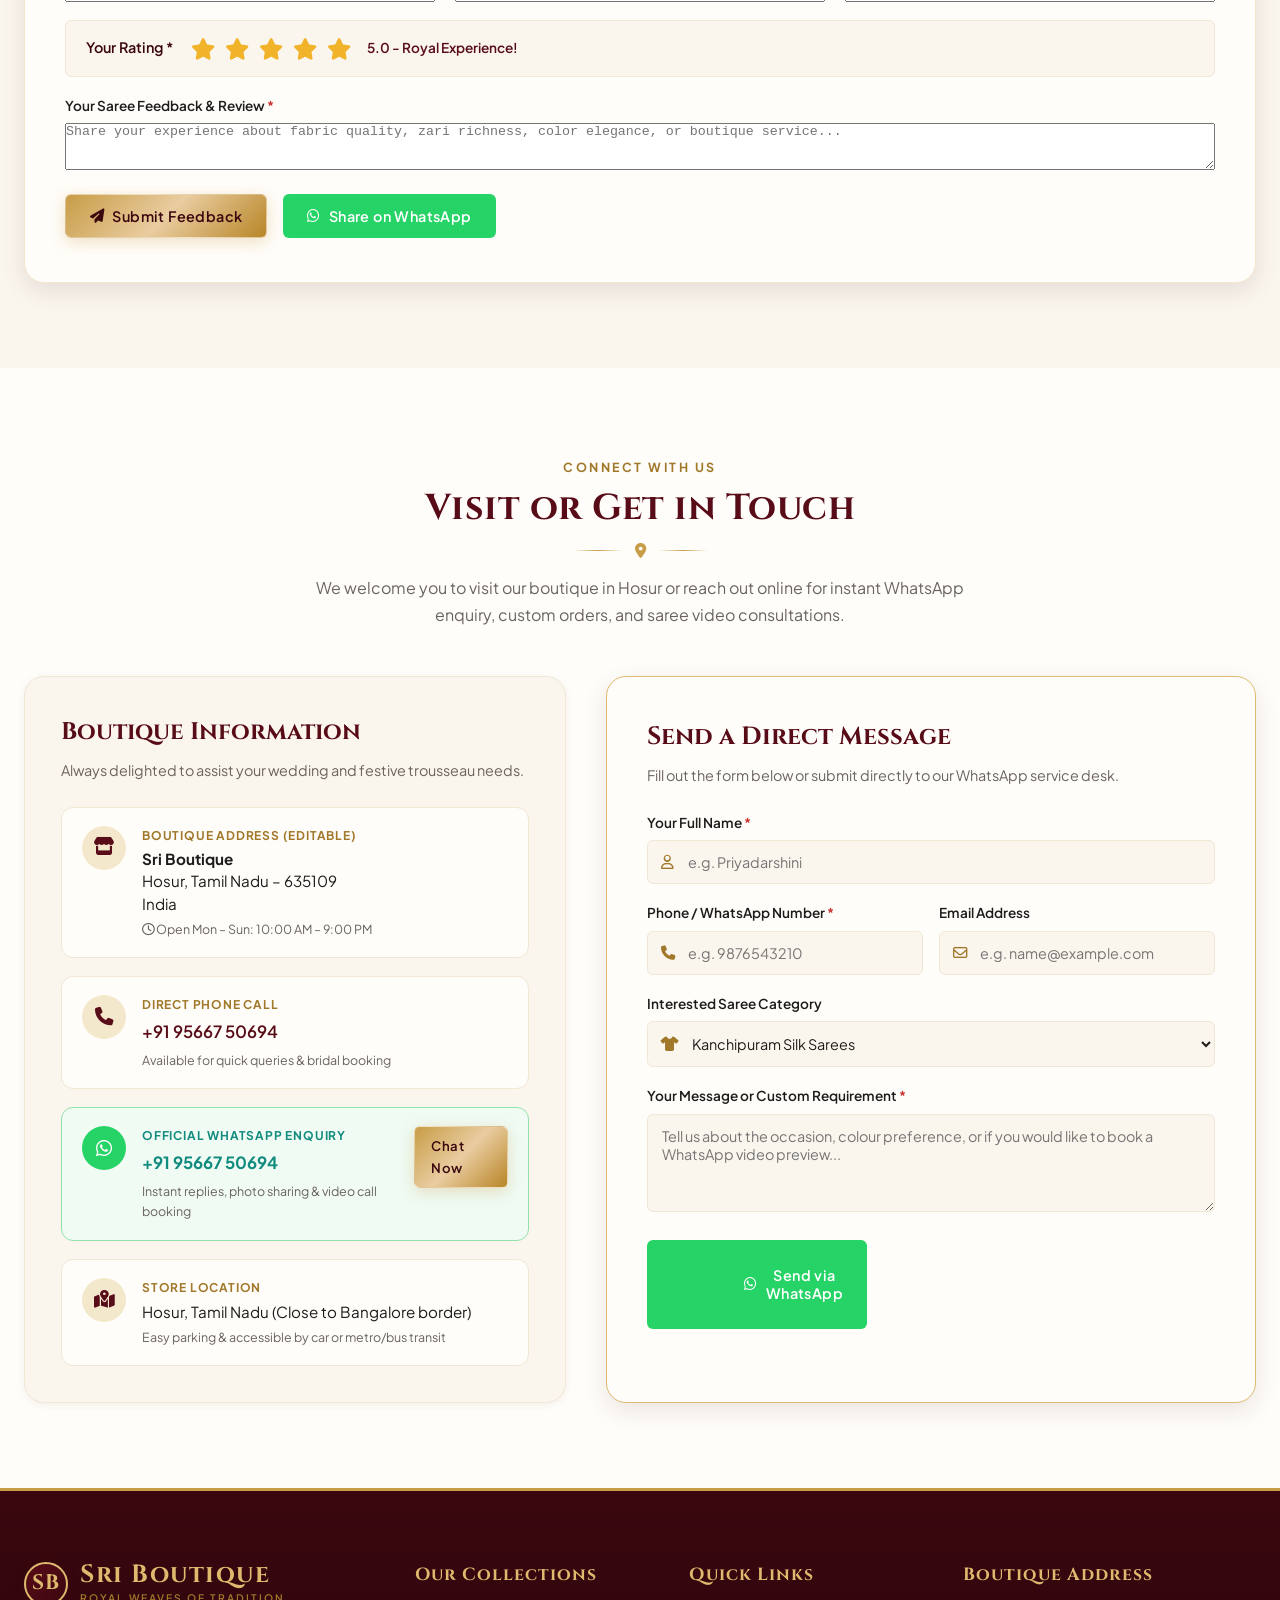
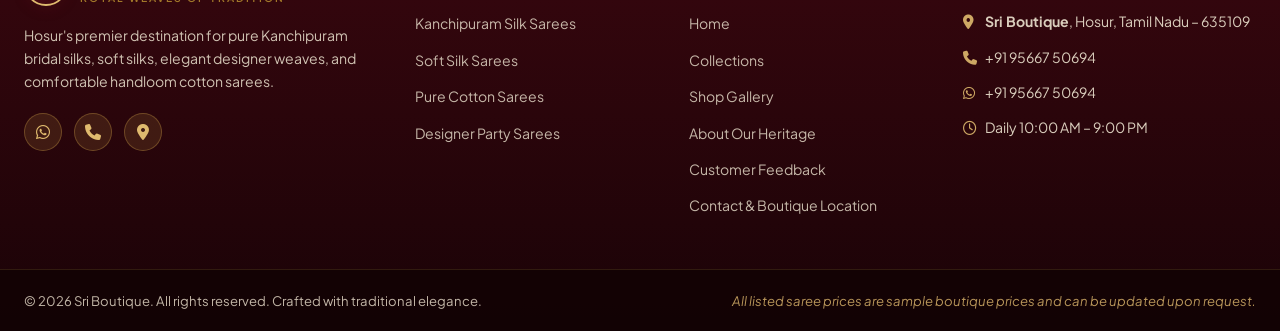
==== commit c1ea0ca5: "Update index.html" ====
--- a/index.html
+++ b/index.html
@@ -675,6 +675,7 @@
 
             <div class="form-actions-row">
               <button type="button" class="btn btn-wa-green" onclick="submitViaWhatsApp()">
+                <svg class-"icon-whatsapp" viewBox=" 0 0 24 24"></svg>
                 <i class="fa-brands fa-whatsapp"></i> Send via WhatsApp
               </button>
             </div>
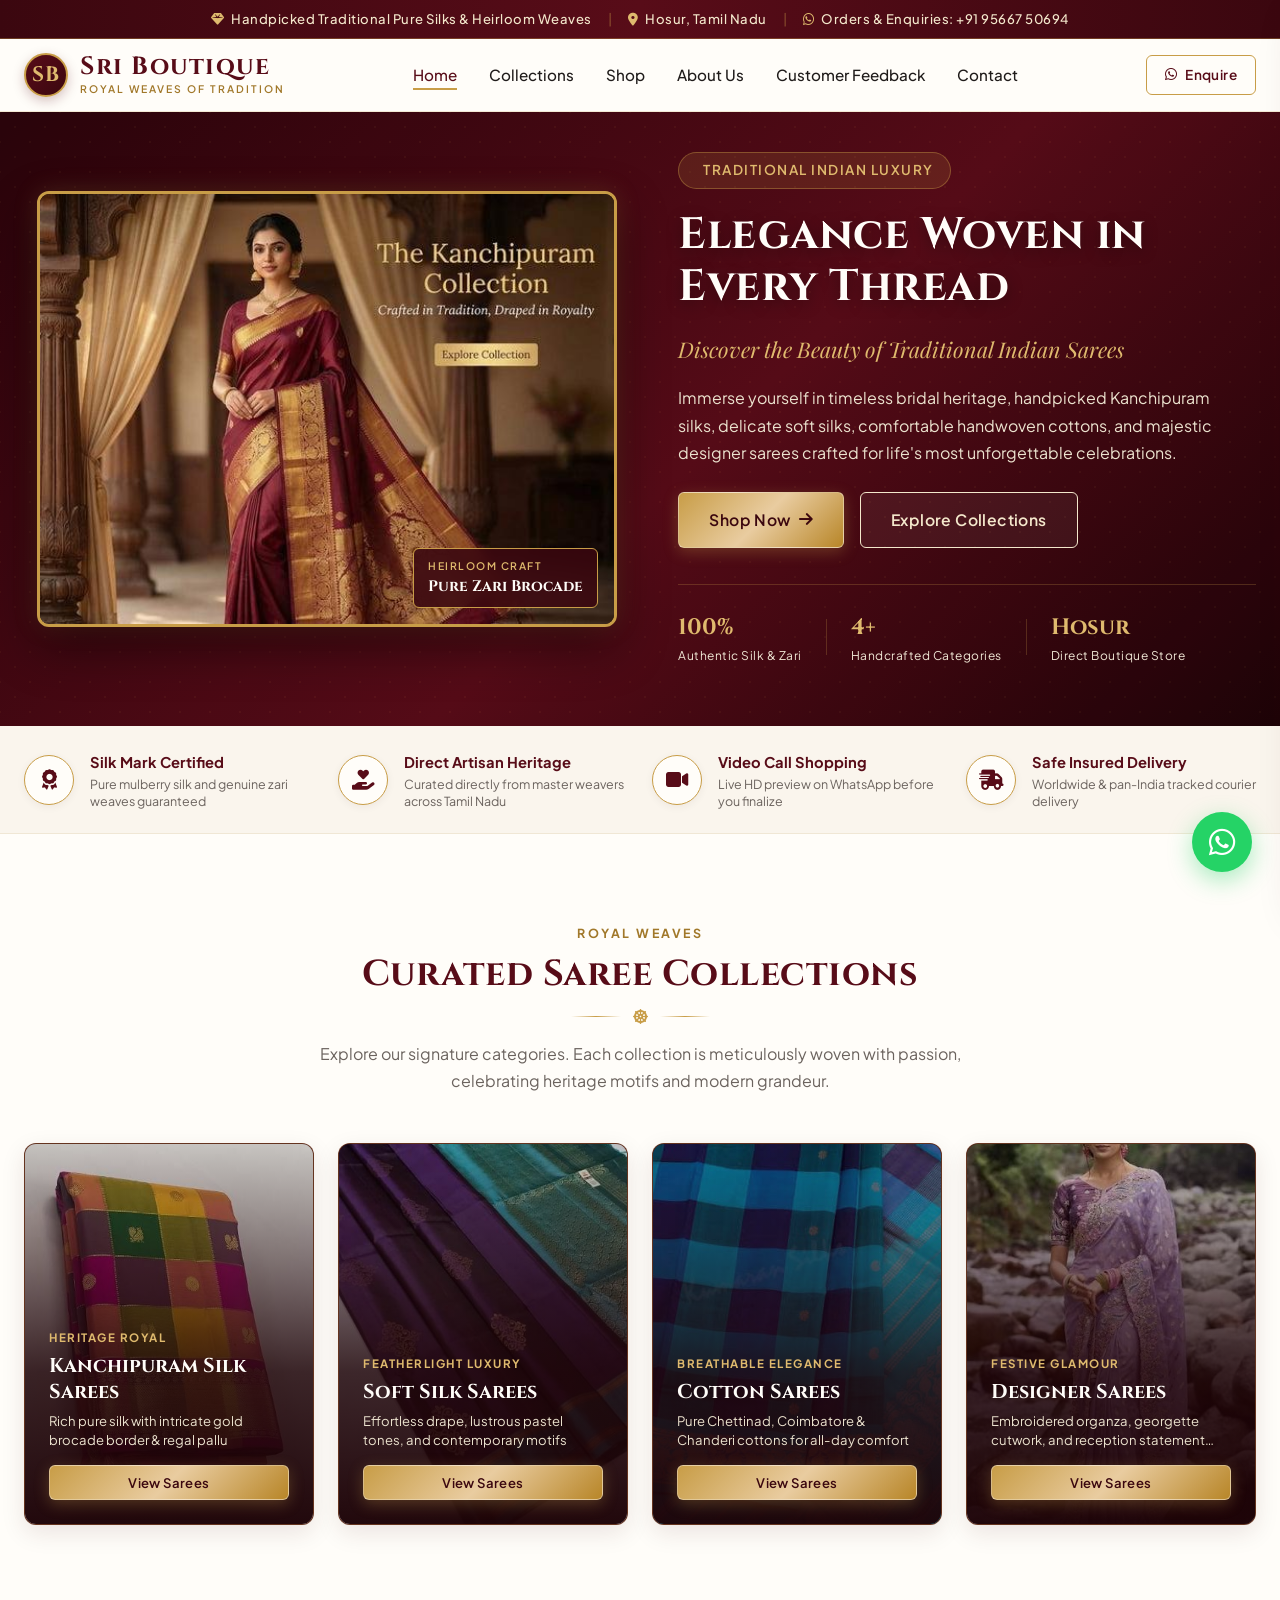
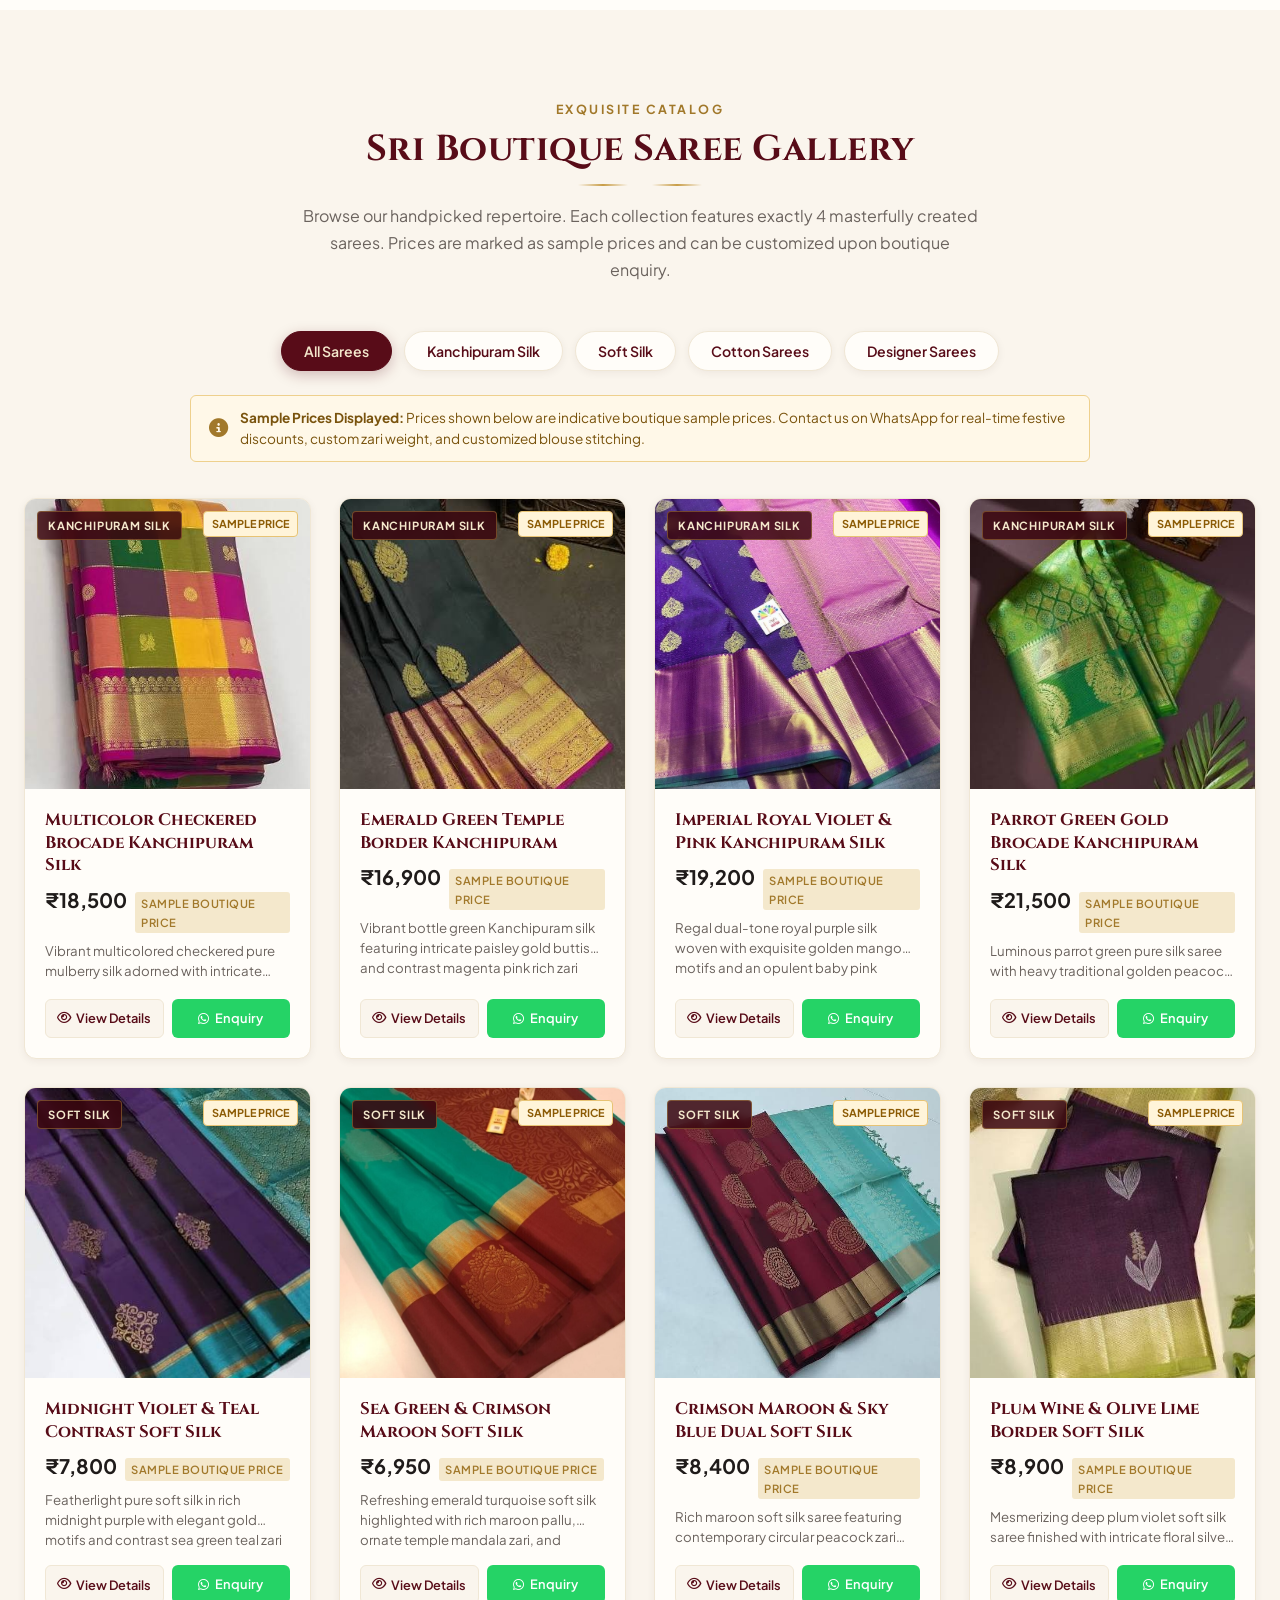
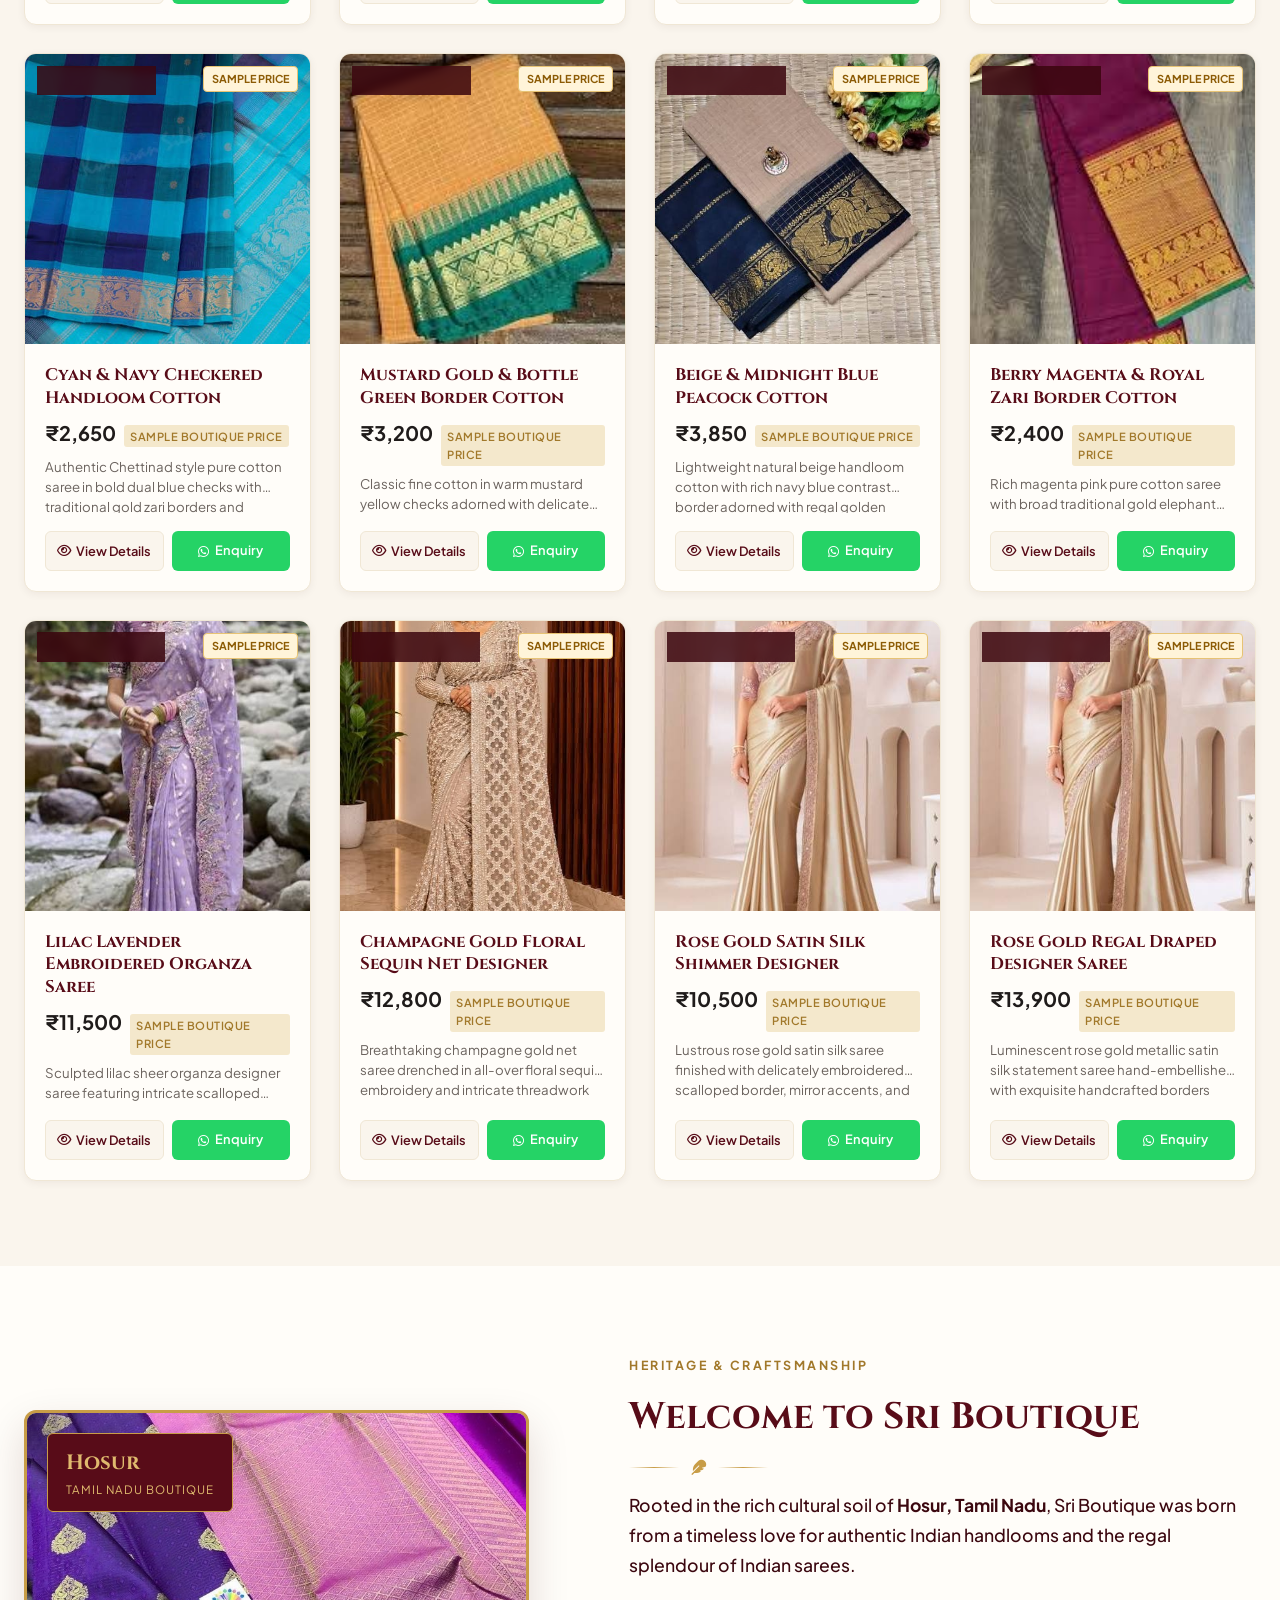
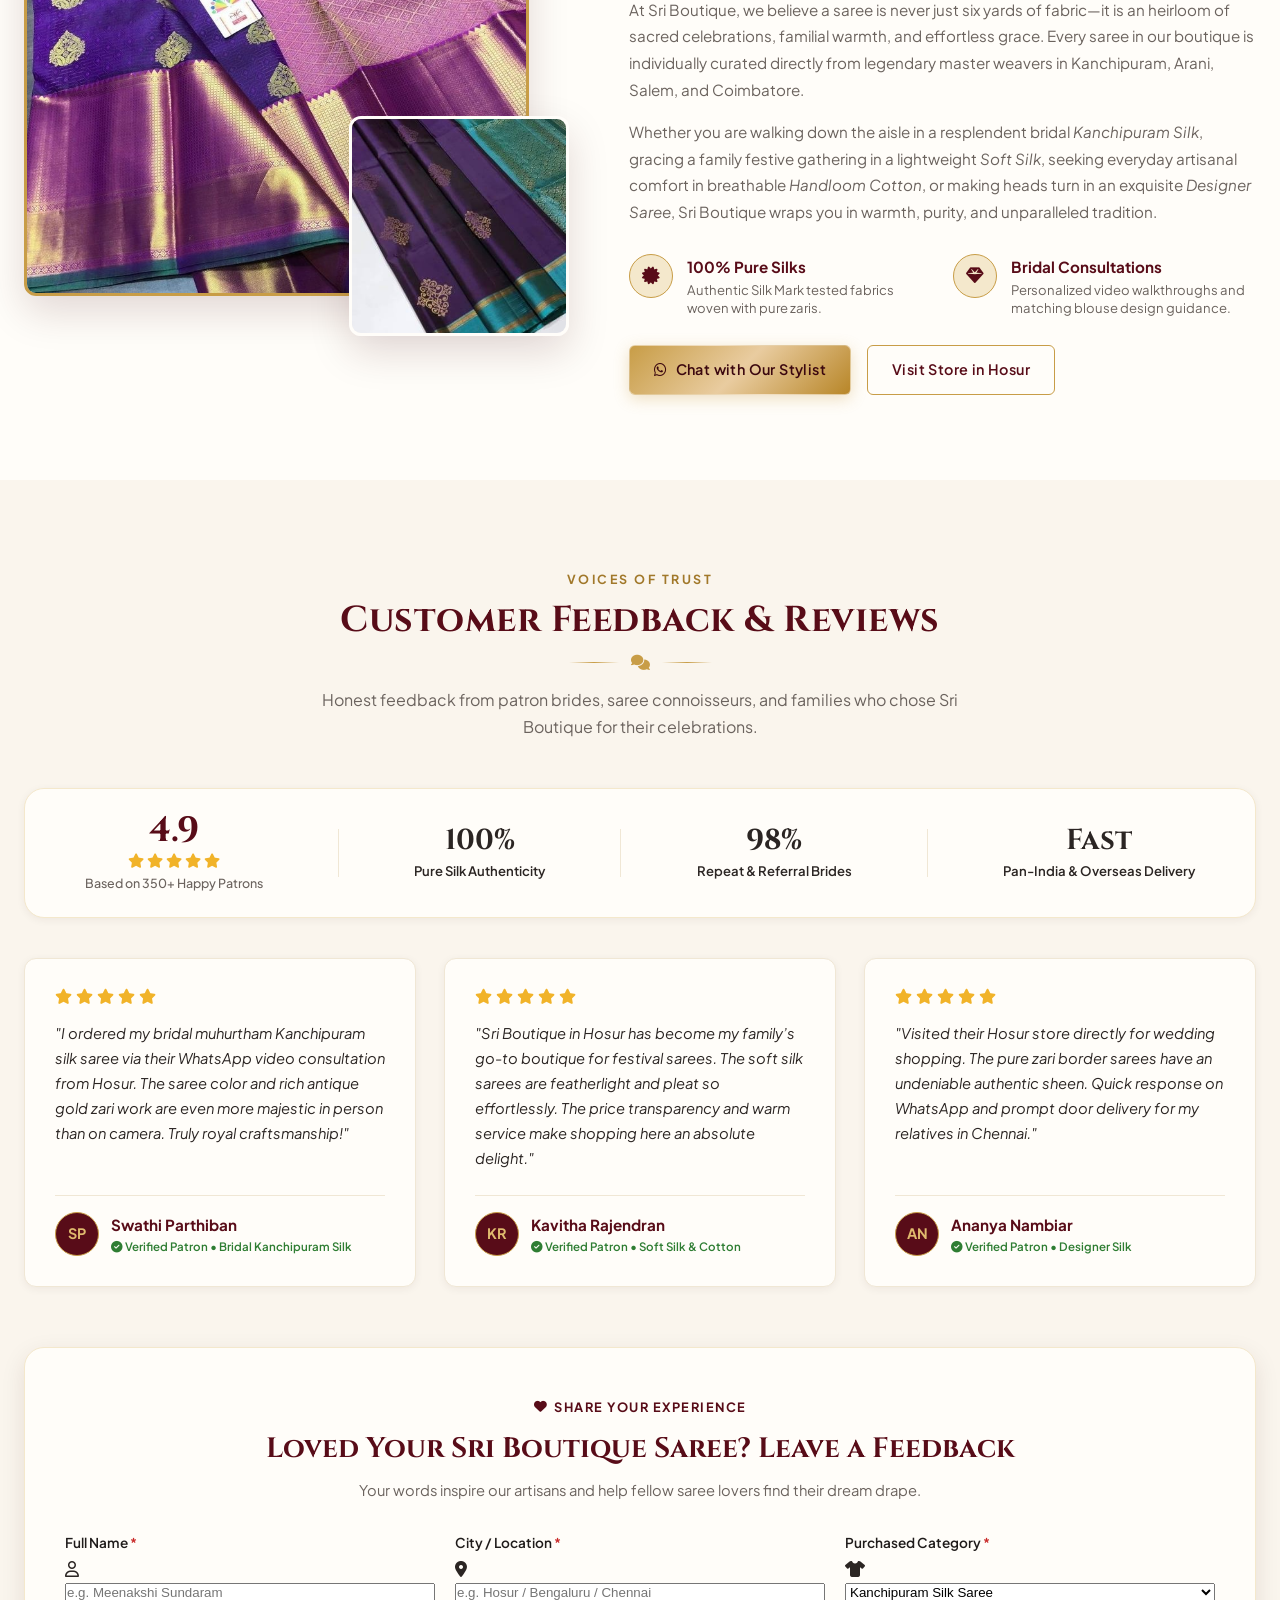
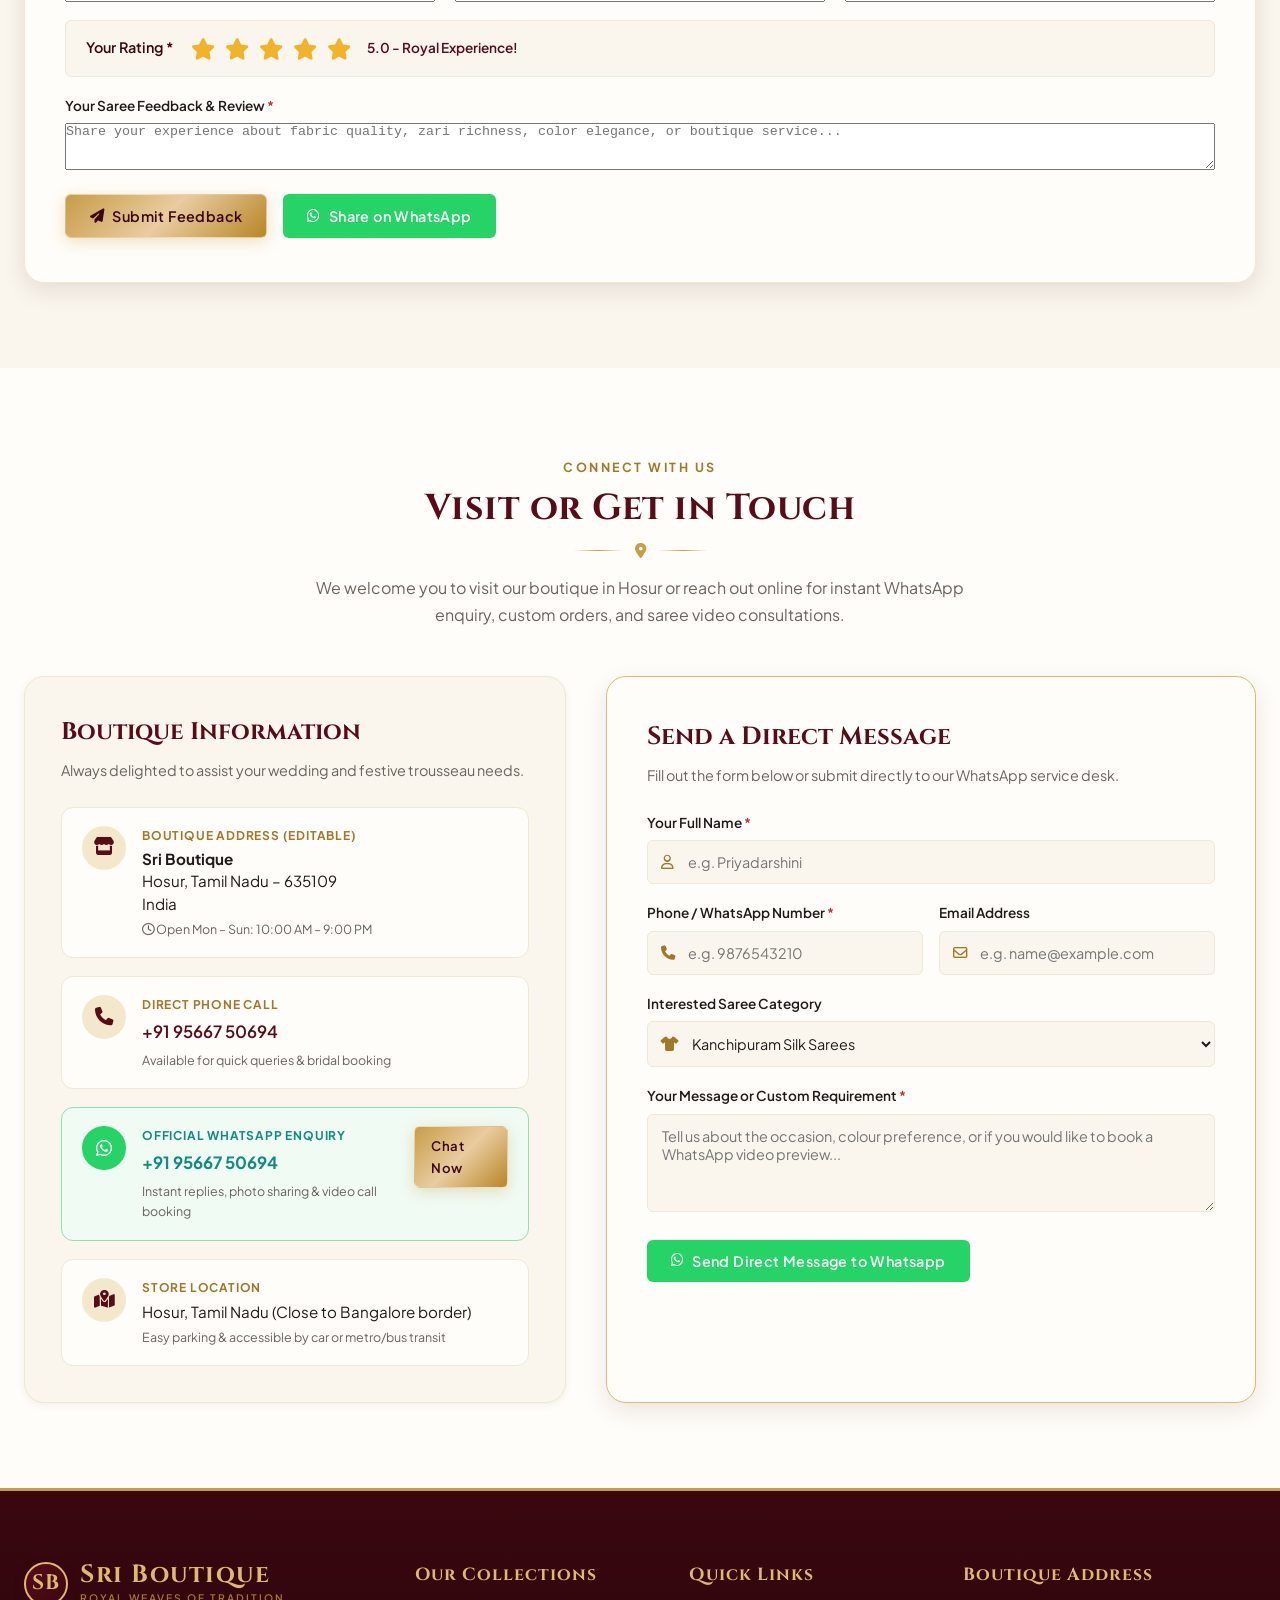
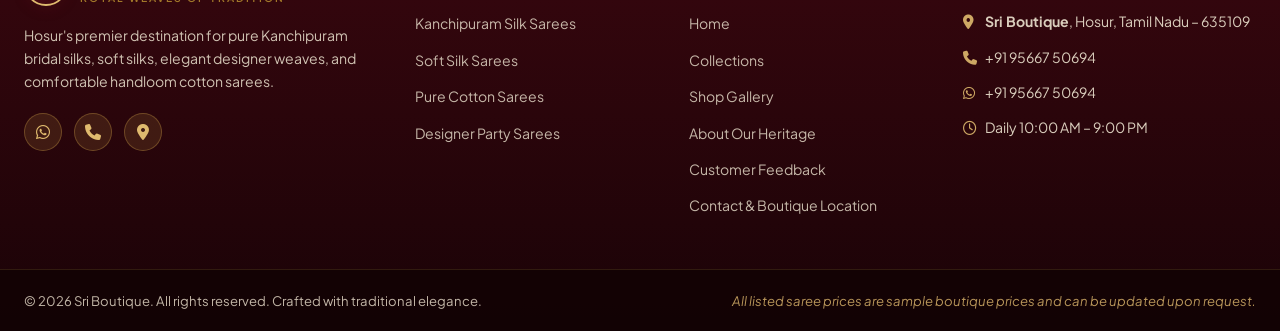
==== commit ff012366: "Update index.html" ====
--- a/index.html
+++ b/index.html
@@ -675,8 +675,8 @@
 
             <div class="form-actions-row">
               <button type="button" class="btn btn-wa-green" onclick="submitViaWhatsApp()">
-                <svg class-"icon-whatsapp" viewBox=" 0 0 24 24"></svg>
-                <i class="fa-brands fa-whatsapp"></i> Send via WhatsApp
+                
+                <i class="fa-brands fa-whatsapp"></i> Send Direct Message to Whatsapp
               </button>
             </div>
 
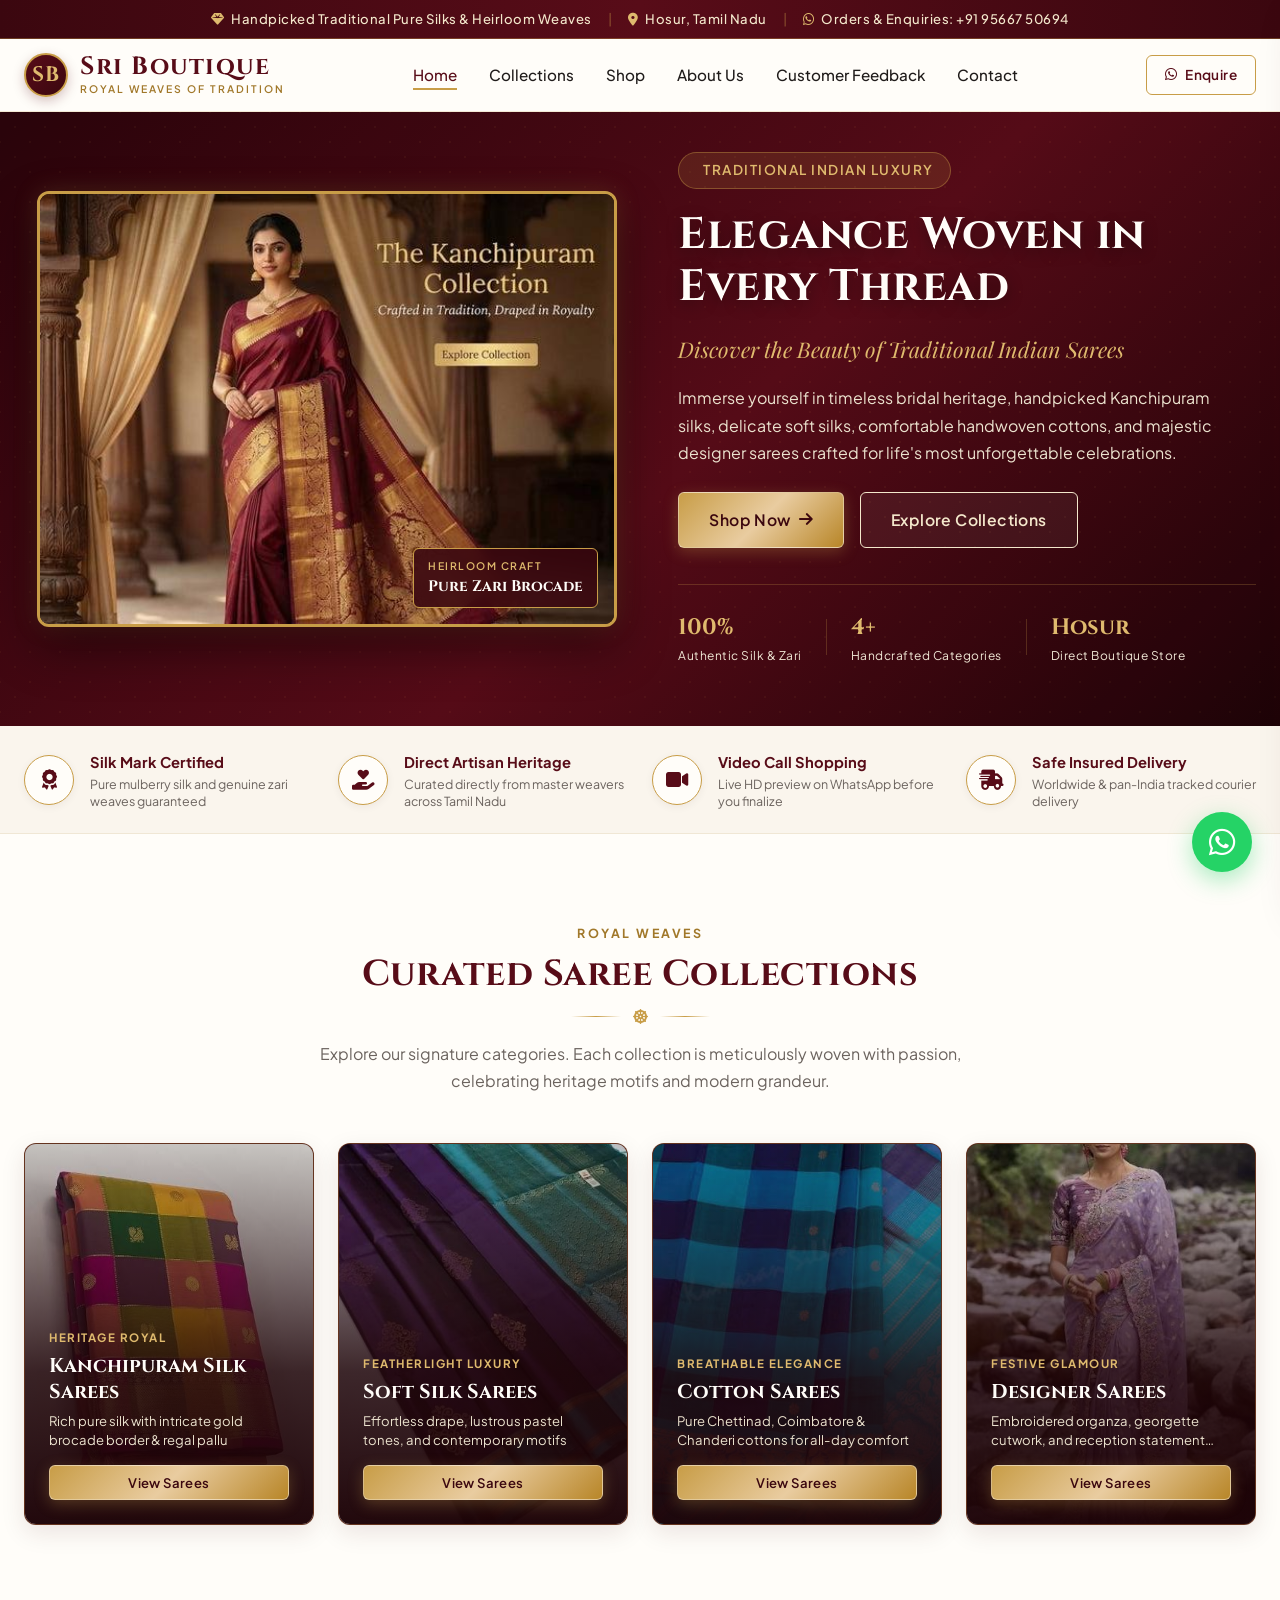
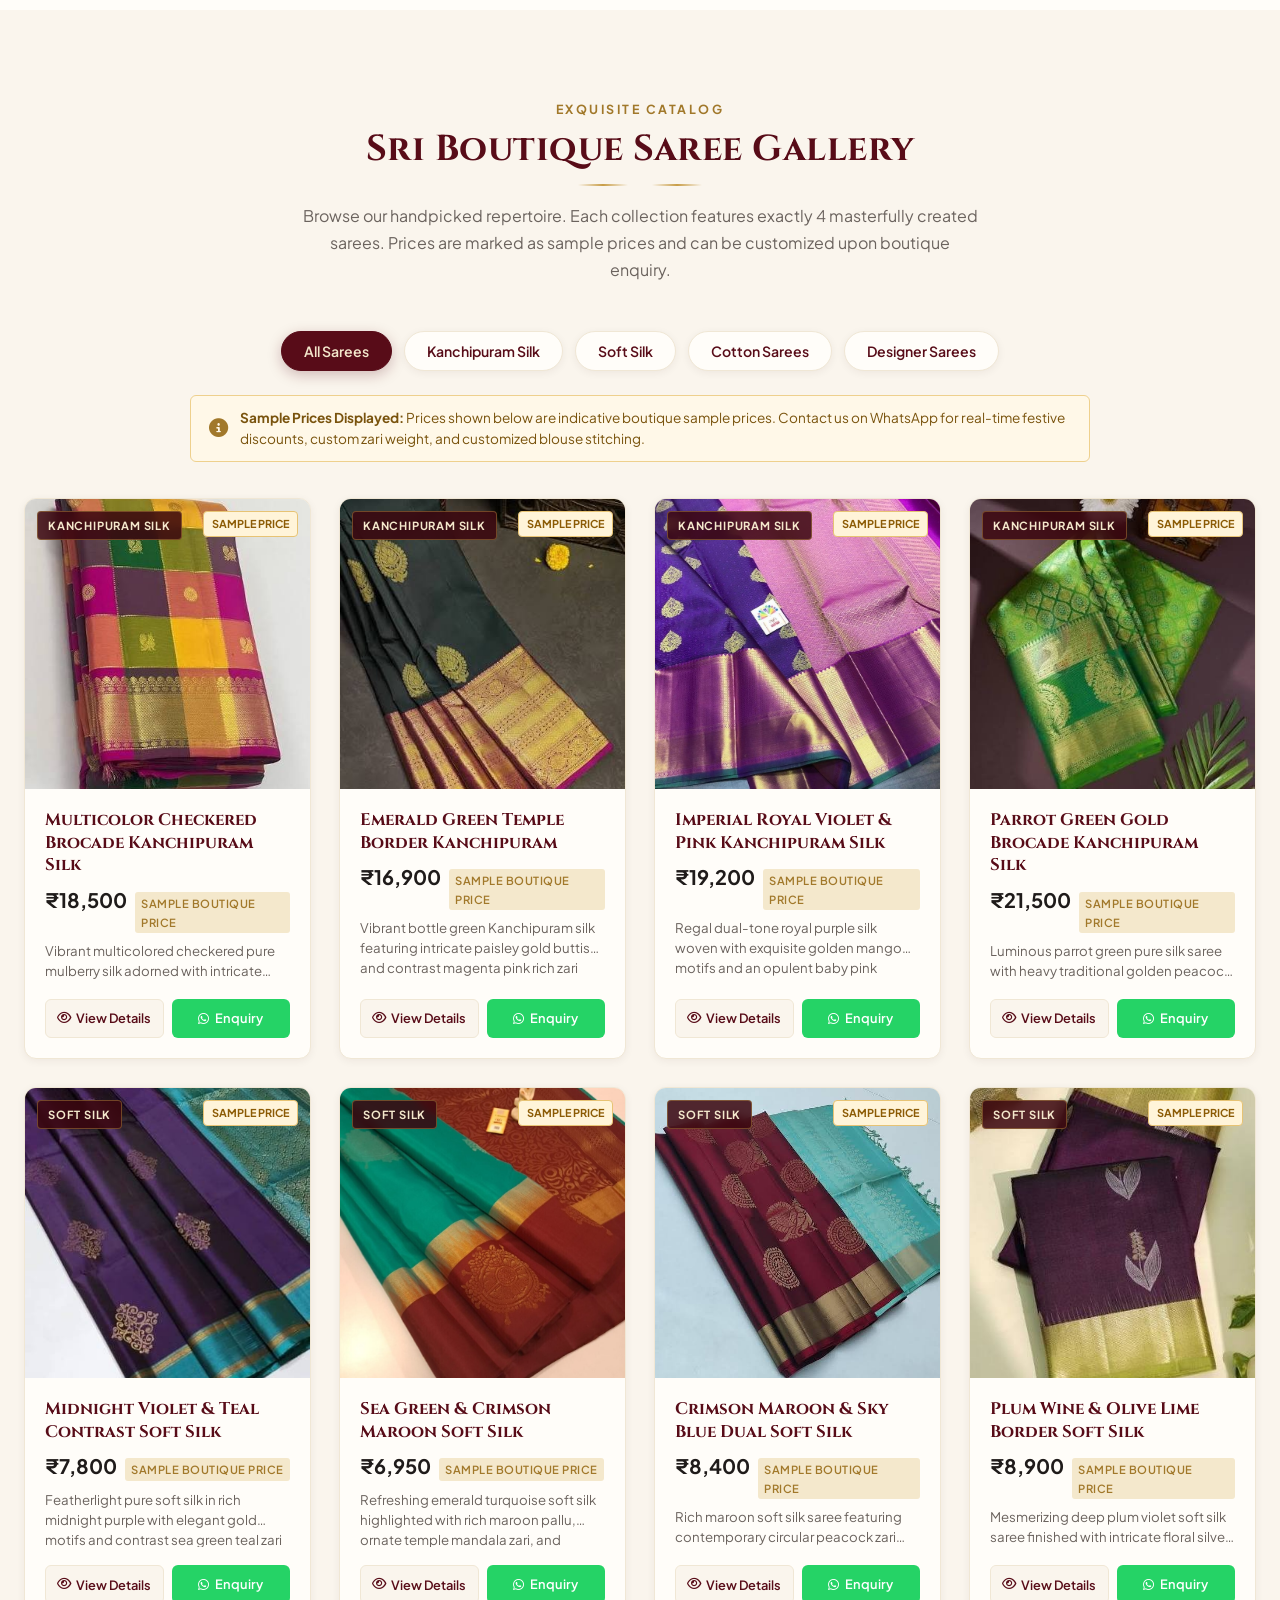
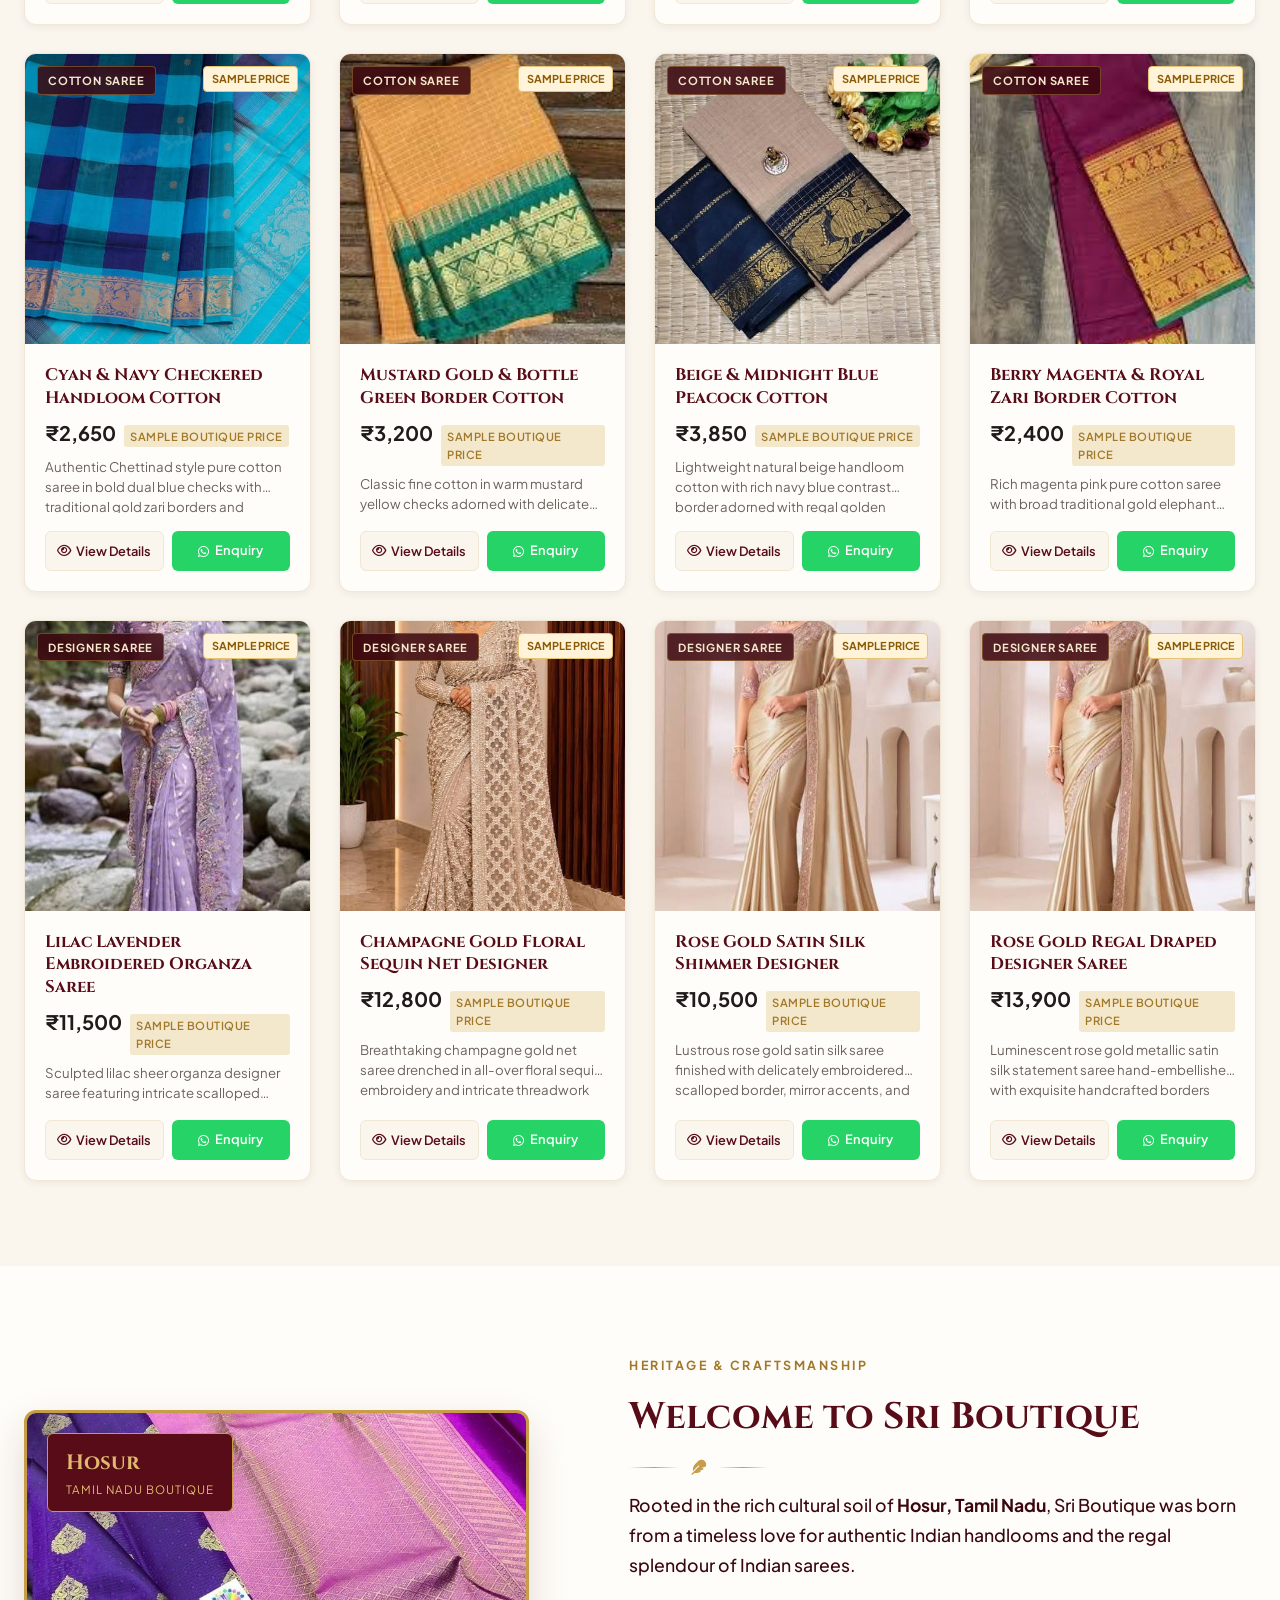
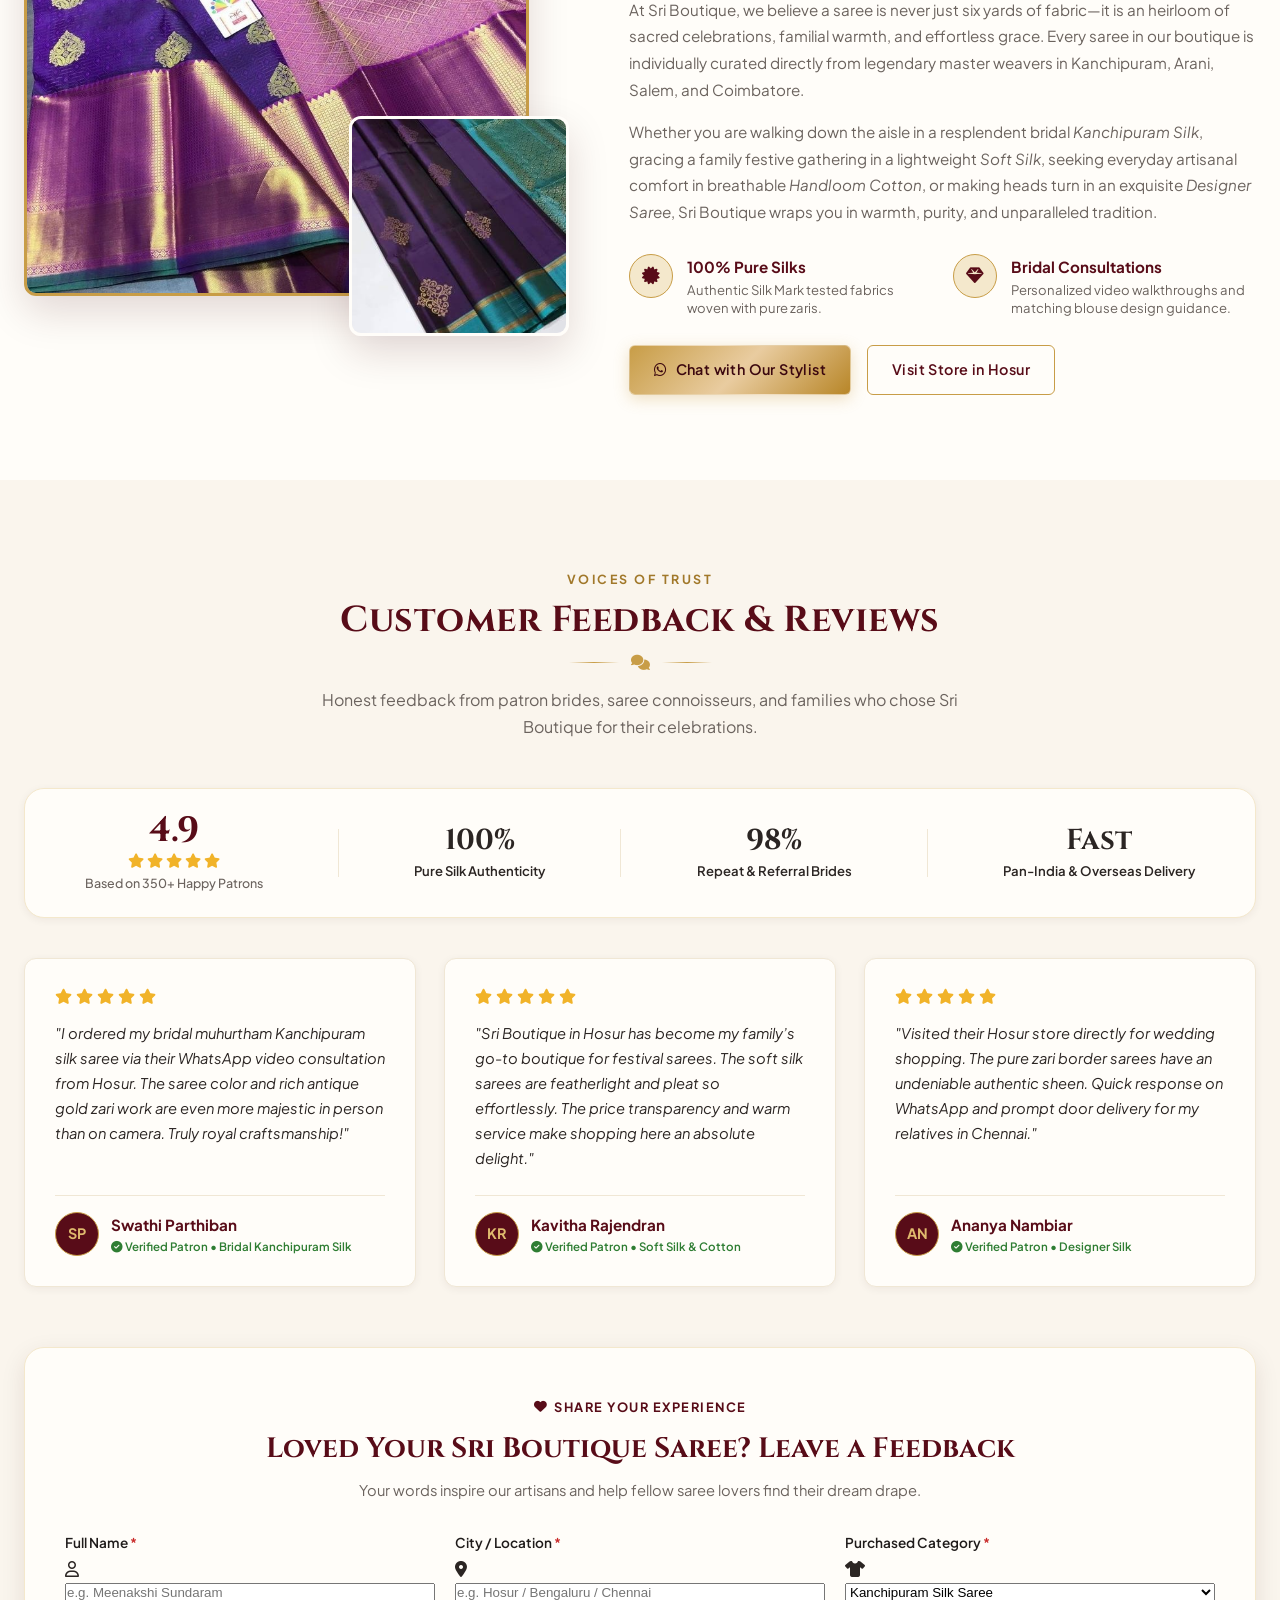
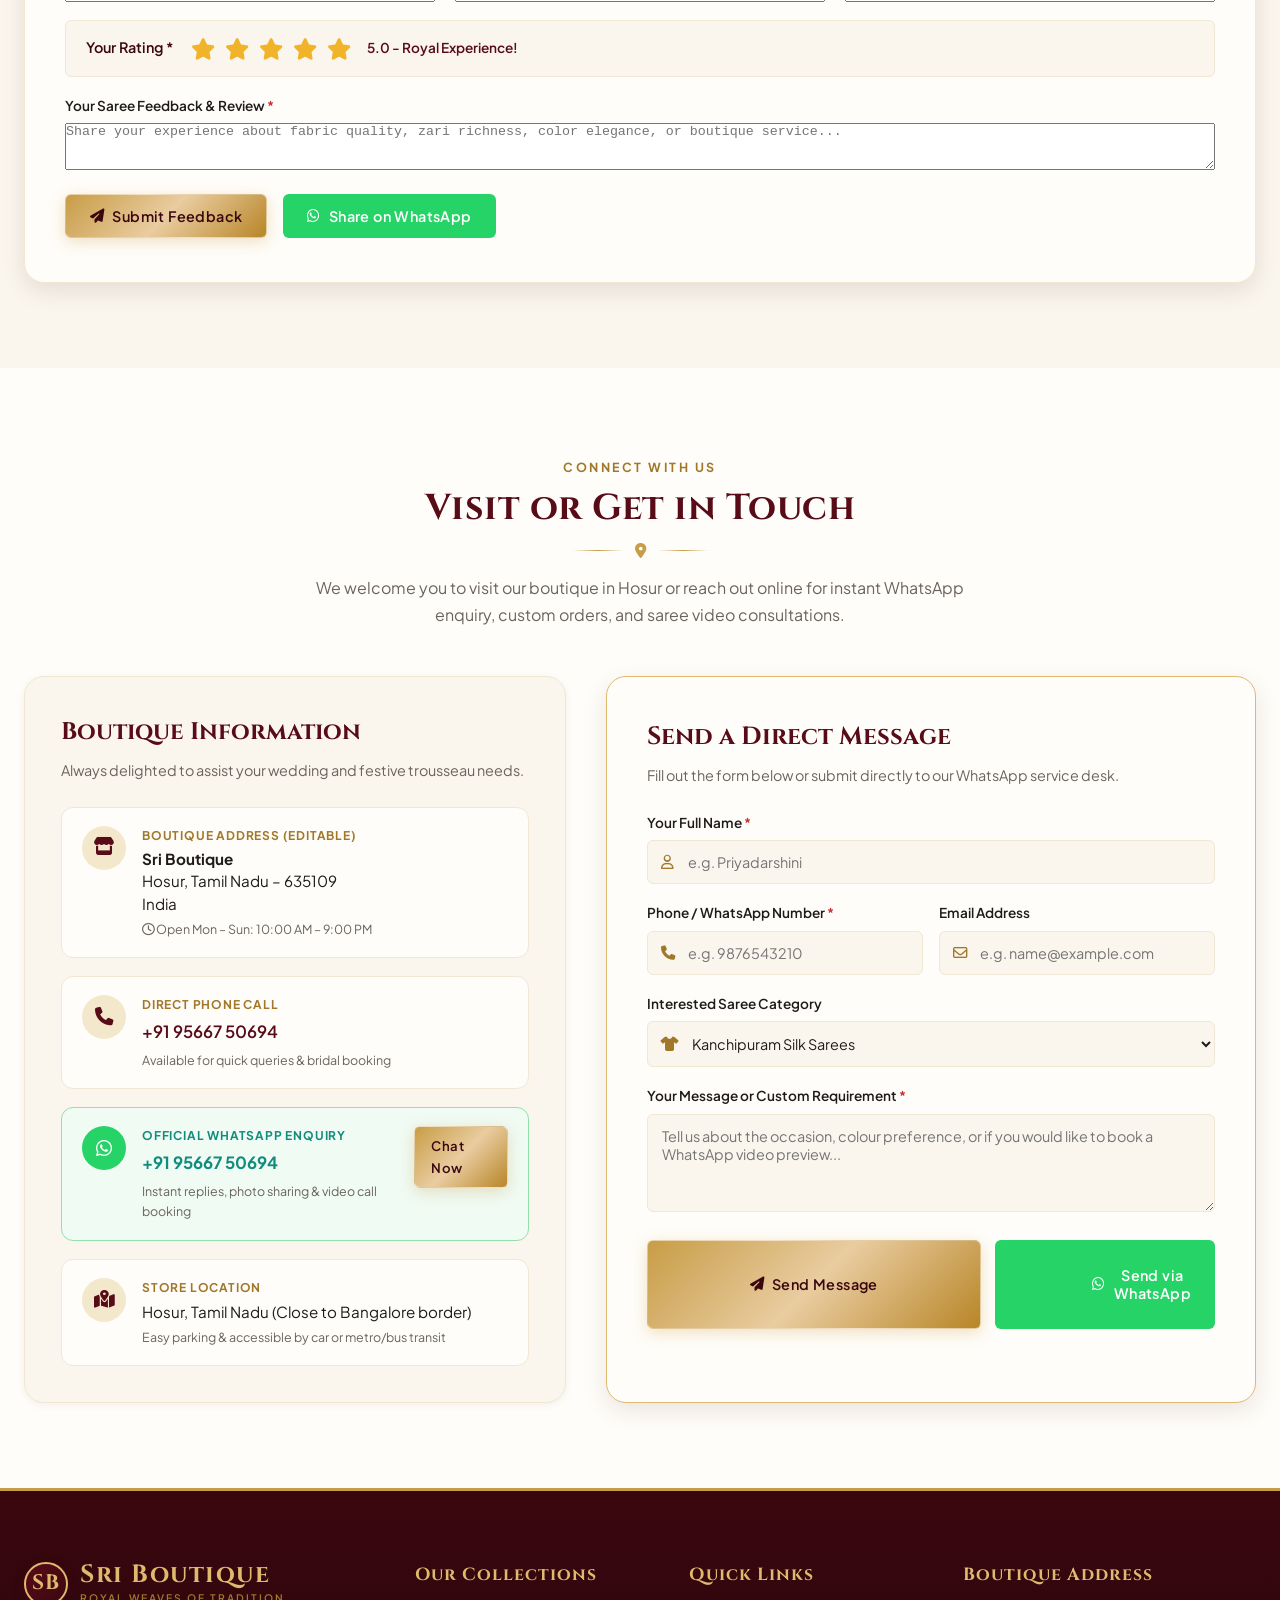
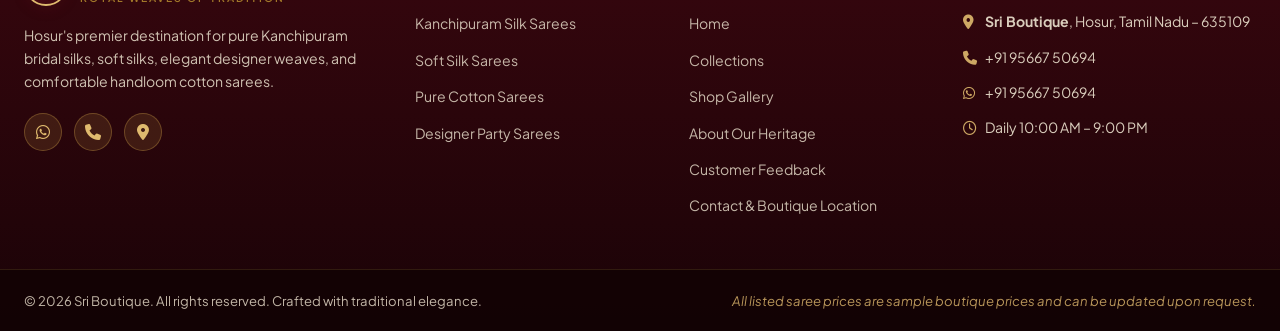
==== commit 2d2af066: "Add files via upload" ====
--- a/index.html
+++ b/index.html
@@ -674,9 +674,12 @@
             </div>
 
             <div class="form-actions-row">
+              <button type="submit" class="btn btn-gold btn-submit">
+                <i class="fa-solid fa-paper-plane"></i> Send Message
+              </button>
               <button type="button" class="btn btn-wa-green" onclick="submitViaWhatsApp()">
-                
-                <i class="fa-brands fa-whatsapp"></i> Send Direct Message to Whatsapp
+                  <svg class=" icon-whatsapp" viewBox=" 0 0 24 24"></svg>
+                <i class="fa-brands fa-whatsapp"></i> Send via WhatsApp
               </button>
             </div>
 
